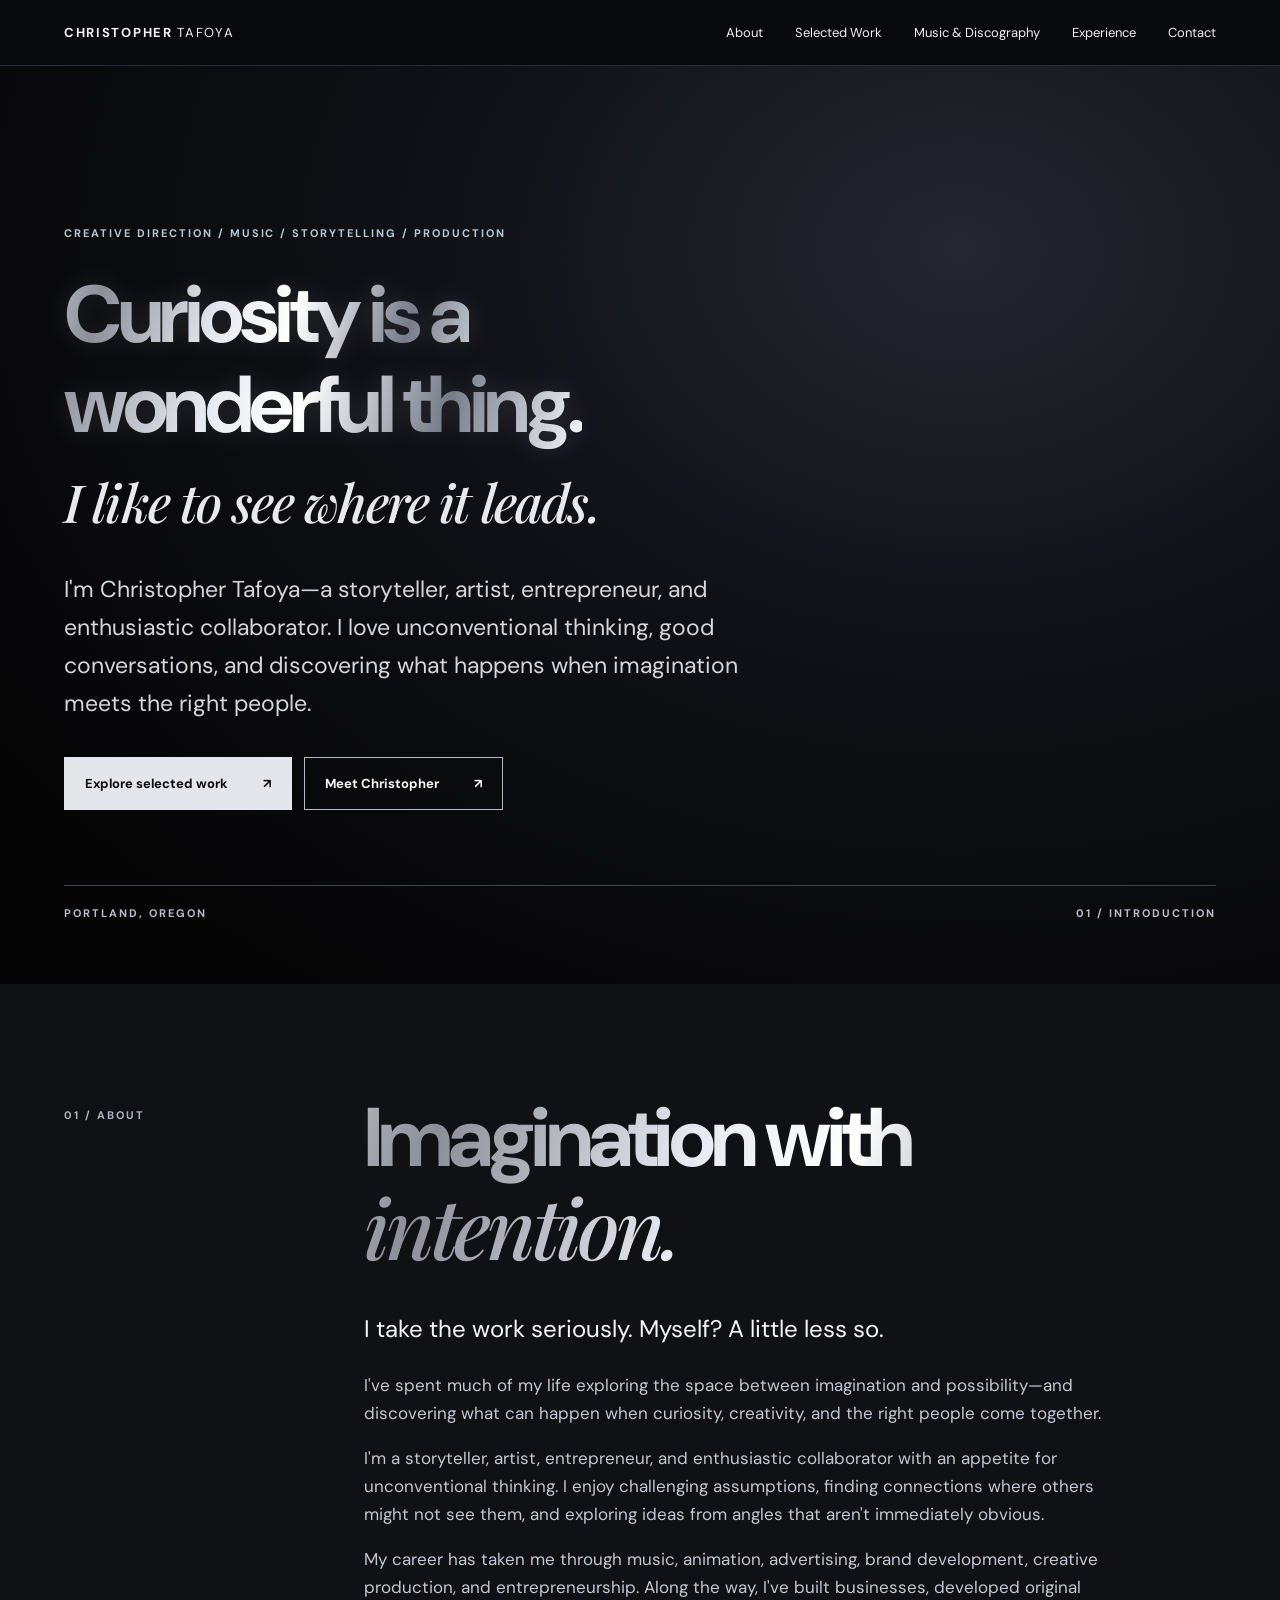
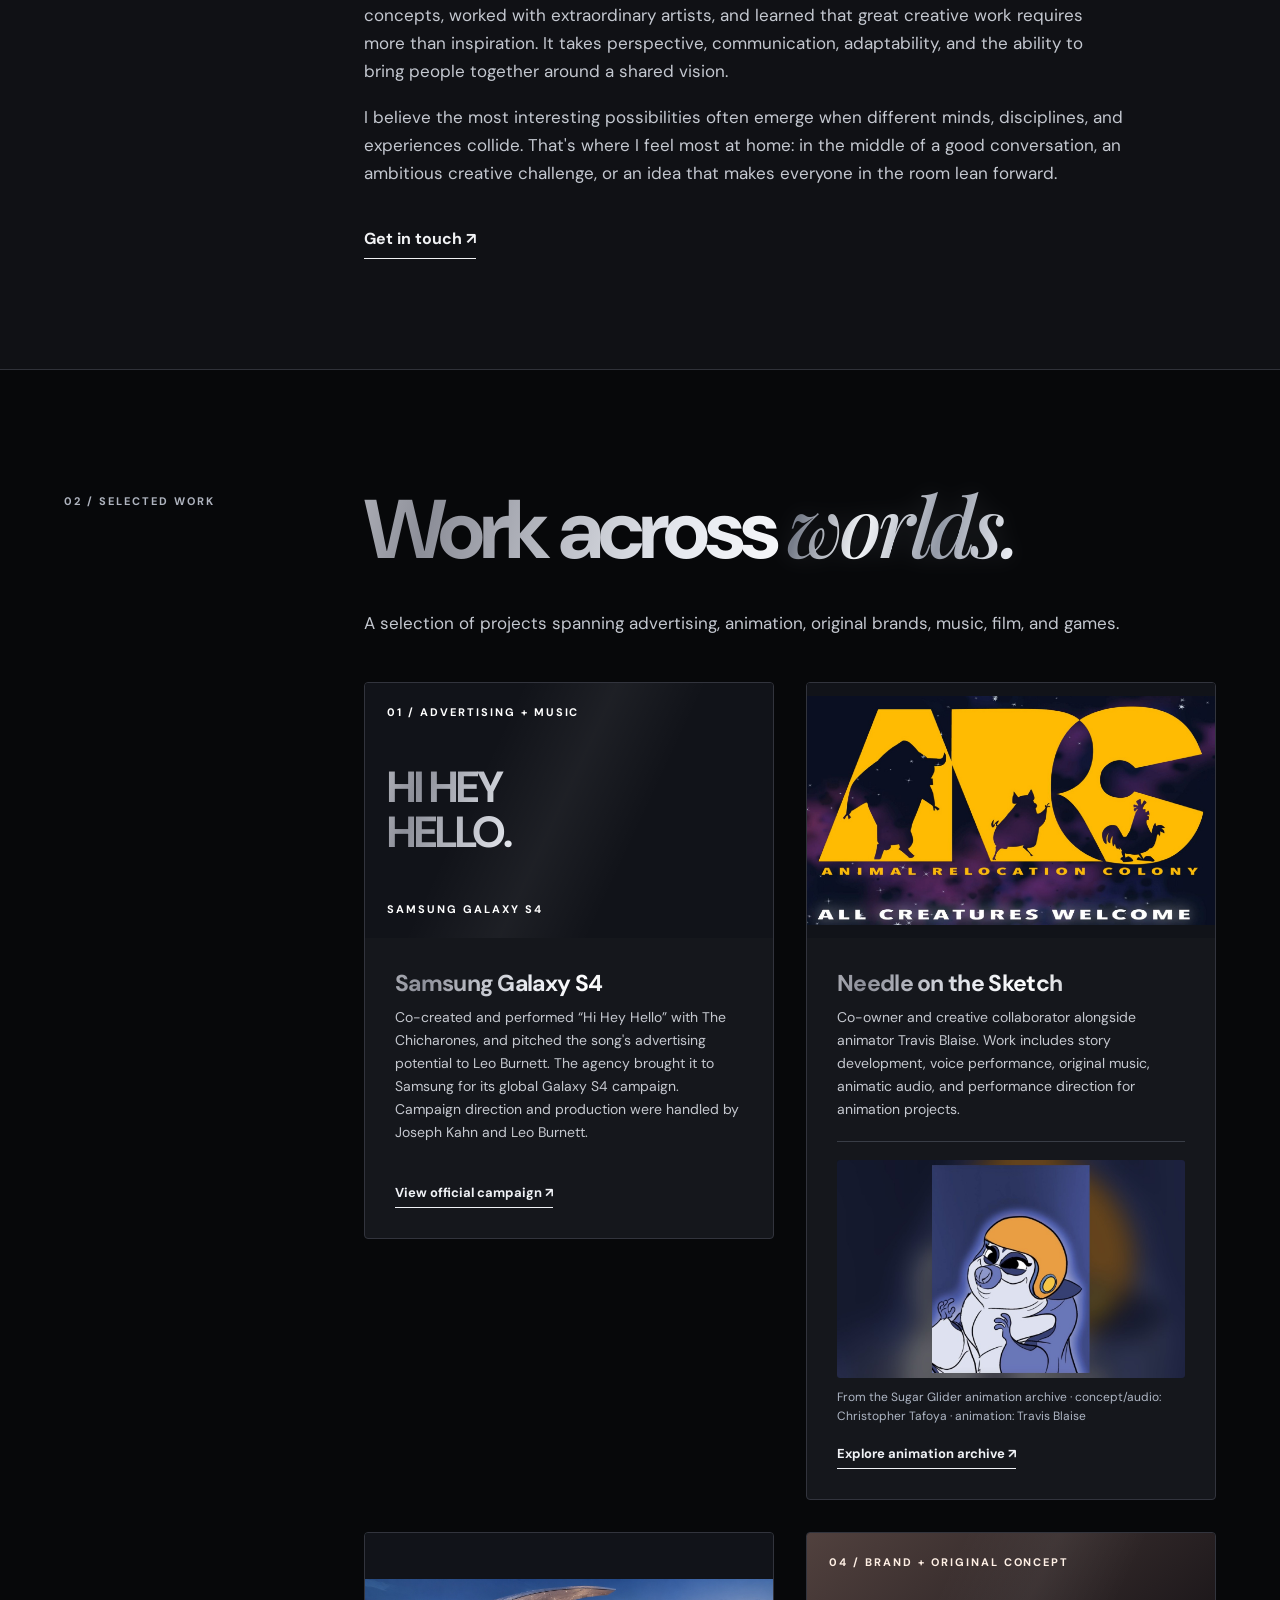
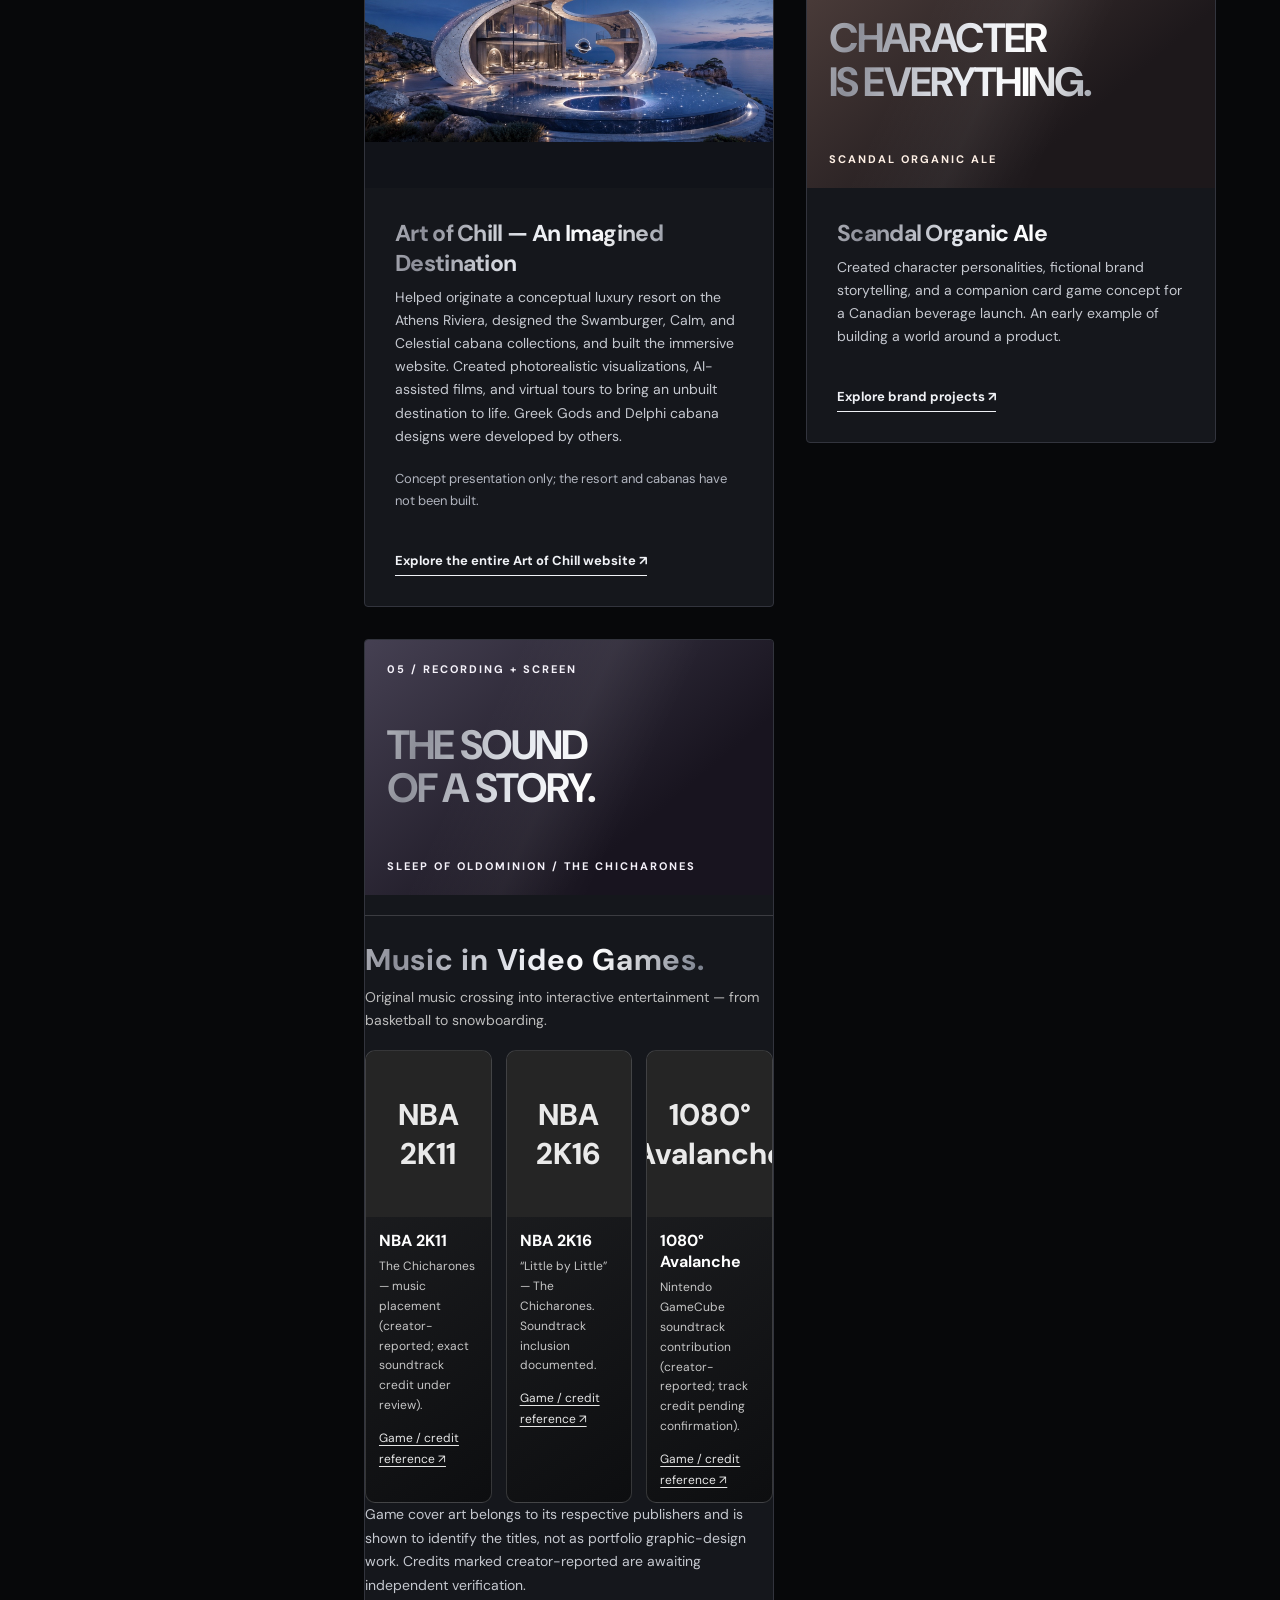
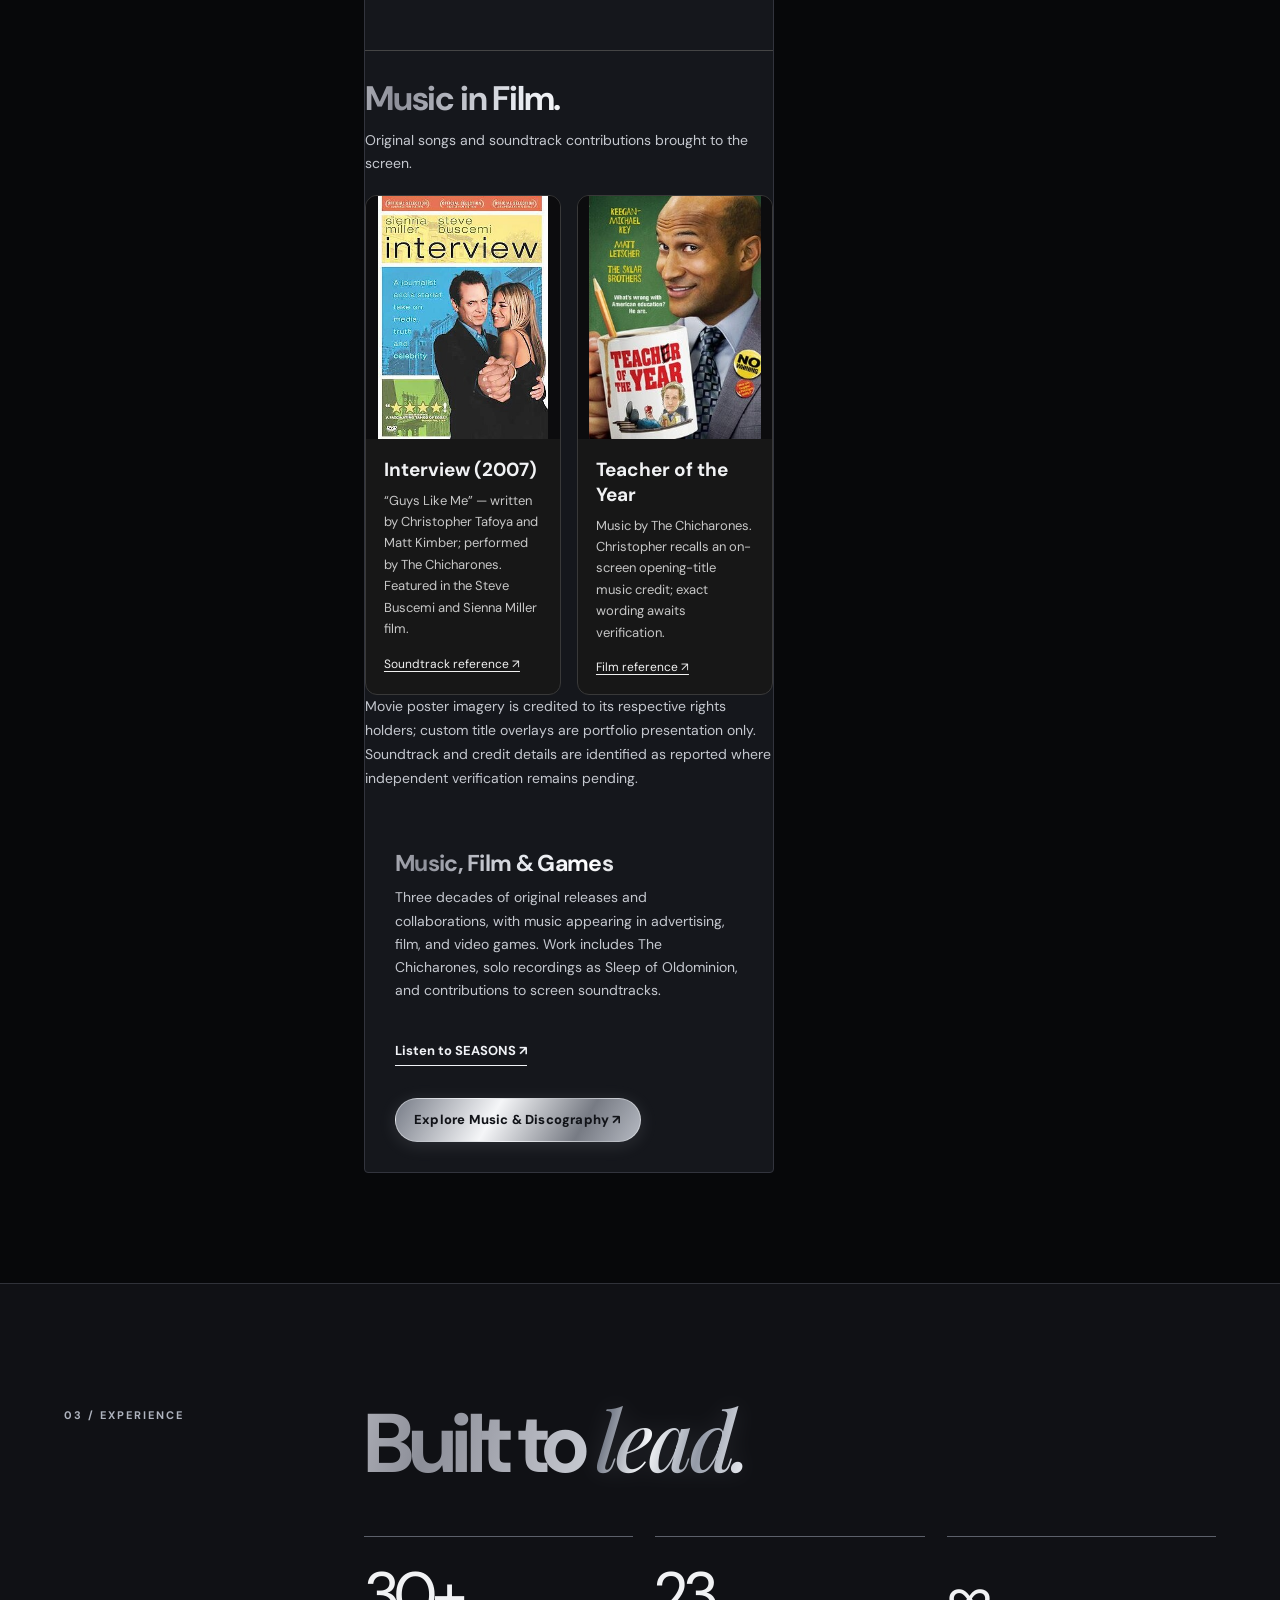
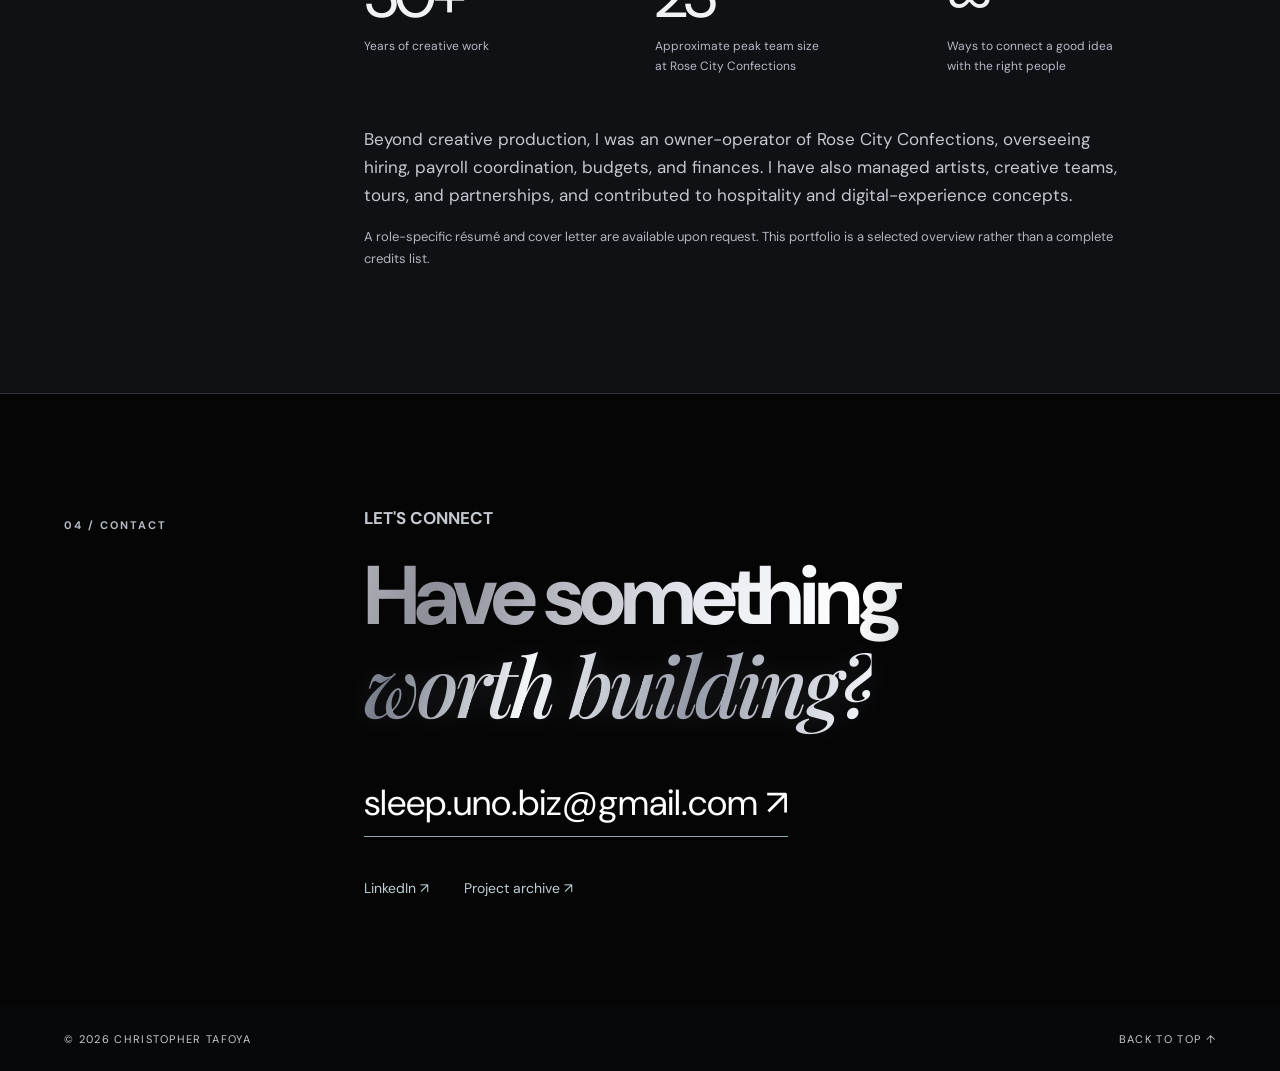
==== index.html @ a0955008 "Add files via upload" ====
<!DOCTYPE html>
<html lang="en"><head><meta charset="utf-8"/><meta content="width=device-width,initial-scale=1" name="viewport"/><meta content="Christopher Tafoya — creative direction, music, storytelling, brand development, and production." name="description"/><title>Christopher Tafoya — Creative Portfolio</title><link href="style.css" rel="stylesheet"/><style id="game-credits-styles">.game-credits{padding:24px 0 8px;border-top:1px solid rgba(255,255,255,.16);margin-top:20px}.game-credits h4{font-size:clamp(20px,3vw,30px);letter-spacing:.025em;margin:0 0 7px;color:#f3f3f3}.game-credits .game-intro{color:#bcbcbc;font-size:14px;line-height:1.65;margin:0 0 18px}.game-grid{display:grid;grid-template-columns:repeat(3,minmax(0,1fr));gap:14px}.game-card{min-width:0;background:linear-gradient(145deg,#202124,#0d0e10);border:1px solid rgba(255,255,255,.16);border-radius:10px;overflow:hidden}.game-cover{position:relative;aspect-ratio:3/4;background:#252525;display:flex;align-items:center;justify-content:center;overflow:hidden}.game-cover img{display:block;width:100%;height:100%;object-fit:contain}.game-cover .game-fallback{position:absolute;inset:0;display:none;align-items:center;justify-content:center;padding:20px;color:#eaeaea;font-weight:800;text-align:center;font-size:clamp(18px,3vw,30px)}.game-card-body{padding:13px}.game-card-body h5{font-size:16px;color:#fff;margin:0 0 6px}.game-card-body p{font-size:12px;line-height:1.6;color:#c6c6c6;margin:0 0 10px}.game-card-body a{color:#e5e5e5;font-size:12px;text-decoration:underline;text-underline-offset:3px}.game-credit-note{font-size:11px;line-height:1.55;color:#999;margin-top:14px}@media(max-width:650px){.game-grid{grid-template-columns:repeat(2,minmax(0,1fr));gap:10px}.game-card-body{padding:10px}.game-card-body h5{font-size:14px}.game-credits{padding-top:18px}}@media(max-width:390px){.game-grid{grid-template-columns:1fr}.game-cover{aspect-ratio:4/3}}</style><style>.film-credits{margin:24px 0 0;padding:25px 0 8px;border-top:1px solid #454545}.film-credits h4{font-size:clamp(22px,3vw,34px);letter-spacing:-.035em;margin:0 0 8px}.film-intro{color:#bbb;line-height:1.6;margin:0 0 20px}.film-grid{display:grid;grid-template-columns:repeat(2,minmax(0,1fr));gap:16px}.film-card{min-width:0;border:1px solid #393939;border-radius:12px;overflow:hidden;background:#171717}.film-poster{min-height:235px;aspect-ratio:16/10;display:flex;flex-direction:column;justify-content:space-between;padding:22px;position:relative;overflow:hidden;background:radial-gradient(ellipse at 80% 20%,#67645c 0%,transparent 48%),linear-gradient(145deg,#353331,#0b0b0c 70%)}.film-poster.teacher{background:radial-gradient(ellipse at 80% 25%,#6e6555 0%,transparent 50%),linear-gradient(145deg,#38332c,#111 75%)}.film-poster:before{content:'';position:absolute;inset:10px;border:1px solid #ffffff2a;pointer-events:none}.film-kicker{position:relative;color:#d0d0d0;letter-spacing:.17em;font-size:10px;text-transform:uppercase}.film-title{position:relative;font-size:clamp(27px,4vw,53px);font-weight:800;letter-spacing:-.05em;line-height:1;overflow-wrap:break-word;color:#f1eee9}.film-card-body{padding:18px}.film-card-body h5{font-size:19px;margin:0 0 8px}.film-card-body p{font-size:13px;line-height:1.65;color:#c7c7c7;margin:0 0 12px}.film-card-body a{font-size:12px;color:#f1f1f1;text-decoration:underline;text-underline-offset:3px}.film-credit-note{font-size:11px;line-height:1.6;color:#999;margin-top:14px}@media(max-width:550px){.film-grid{grid-template-columns:1fr}.film-poster{min-height:210px;aspect-ratio:16/9}.film-card-body{padding:15px}}.film-poster img.film-art{position:absolute;inset:0;width:100%;height:100%;object-fit:cover;object-position:center 35%;z-index:0}.film-poster:after{content:"";position:absolute;inset:0;background:linear-gradient(90deg,rgba(0,0,0,.70),rgba(0,0,0,.08) 75%);pointer-events:none}.film-poster .film-kicker,.film-poster .film-title{z-index:1;text-shadow:0 2px 12px #000}.film-poster:before{z-index:2}</style><style id="local-film-poster-styles">.film-poster:has(img.film-art){aspect-ratio:4/5;min-height:0;padding:0;background:#0c0c0e}.film-poster img.film-art{object-fit:contain;object-position:center;position:relative;inset:auto;display:block;width:100%;height:100%}.film-poster:has(img.film-art):before,.film-poster:has(img.film-art):after{display:none}.film-poster:has(img.film-art) .film-kicker,.film-poster:has(img.film-art) .film-title{display:none}.film-credit-note{margin-top:24px;clear:both}@media(max-width:550px){.film-poster:has(img.film-art){aspect-ratio:4/5;min-height:0}}</style><style id="discography-connection-style">
/* Dedicated discography link; preserves approved foil and black theme. */
.discography-link{display:inline-flex;align-items:center;justify-content:center;min-height:44px;max-width:100%;box-sizing:border-box;padding:12px 18px;margin-top:12px;border:1px solid rgba(238,240,245,.48);border-radius:999px;background:linear-gradient(120deg,#787d88 0%,#f5f6f8 19%,#777b84 36%,#dce0e8 55%,#5b616d 76%,#f5f6f9 100%);background-size:220% 100%;color:#111318!important;font-weight:800;text-decoration:none!important;line-height:1.35;letter-spacing:.015em;white-space:normal;text-align:center;box-shadow:0 3px 18px rgba(220,228,241,.12);transition:background-position .5s ease,transform .2s ease}
.discography-link:hover,.discography-link:focus-visible{background-position:100% 0;transform:translateY(-2px)}
@media(prefers-reduced-motion:reduce){.discography-link{transition:none}}
</style><style id="text-legibility-fix">
/* One text layer only: prevents the old duplicate foil overlay from drifting across lines on iPhone. */
.hero-copy,.section p,.project-info p,.game-card-body p,.film-card-body p,
.game-intro,.film-intro,.game-credit-note,.film-credit-note,.metric,.small-note {
  height:auto; min-height:0; max-height:none; overflow-wrap:break-word;
  word-break:normal; white-space:normal; letter-spacing:normal;
  line-height:1.65; -webkit-text-size-adjust:100%; text-size-adjust:100%;
}
.game-credit-note,.film-credit-note,.small-note {line-height:1.7!important;}
.project-info,.game-card-body,.film-card-body,.game-card,.film-card {min-width:0;}
@media(max-width:650px){.game-card-body p,.film-card-body p,.game-credit-note,.film-credit-note,.small-note{line-height:1.75!important;}}
</style><style id="sitewide-music-shimmer">
/* Single-layer scroll-reactive silver, matched to the Music page. */
.foil, .project-art strong, .section h2, .game-credits h4, .film-credits h4, .project-info h3 {
  background-image:linear-gradient(105deg,#7d808a 0%,#f6f7fa 12%,#8c8e98 25%,#e6e9ef 38%,#fff 46%,#767c89 58%,#f4f6f9 70%,#949aa7 84%,#f9fbff 100%)!important;
  background-size:230% 100%!important;
  background-position:var(--shine,38%) center!important;
  -webkit-background-clip:text!important;background-clip:text!important;
  color:transparent!important;-webkit-text-fill-color:transparent!important;
}
/* Keep project images, paragraphs, small print and buttons in a stable single text layer. */
@media(prefers-reduced-motion:reduce){.foil,.project-art strong,.section h2,.game-credits h4,.film-credits h4,.project-info h3{background-position:48% center!important}}
</style></head><body><header class="nav"><a class="wordmark" href="#home">CHRISTOPHER <span>TAFOYA</span></a><button aria-controls="links" aria-expanded="false" class="menu">MENU +</button><nav aria-label="Main navigation" id="links"><a href="#about">About</a><a href="#work">Selected Work</a><a href="music.html">Music &amp; Discography</a><a href="#experience">Experience</a><a href="#contact">Contact</a></nav></header><main><section class="hero" id="home"><div class="hero-inner"><p class="eyebrow">CREATIVE DIRECTION / MUSIC / STORYTELLING / PRODUCTION</p><h1><span class="foil" data-foil="">Curiosity is a</span><br/><span class="foil" data-foil="">wonderful thing.</span><br/><em>I like to see where it leads.</em></h1><p class="hero-copy">I'm Christopher Tafoya—a storyteller, artist, entrepreneur, and enthusiastic collaborator. I love unconventional thinking, good conversations, and discovering what happens when imagination meets the right people.</p><div class="actions"><a class="button primary" href="#work">Explore selected work <span>↗</span></a><a class="button secondary" href="#about">Meet Christopher <span>↗</span></a></div></div><div class="hero-index">PORTLAND, OREGON <span>01 / INTRODUCTION</span></div></section><section class="intro section" id="about"><div class="section-label">01 / ABOUT</div><div><h2>Imagination with <em>intention.</em></h2><p class="lead">I take the work seriously. Myself? A little less so.</p><p>I've spent much of my life exploring the space between imagination and possibility—and discovering what can happen when curiosity, creativity, and the right people come together.</p><p>I'm a storyteller, artist, entrepreneur, and enthusiastic collaborator with an appetite for unconventional thinking. I enjoy challenging assumptions, finding connections where others might not see them, and exploring ideas from angles that aren't immediately obvious.</p><p>My career has taken me through music, animation, advertising, brand development, creative production, and entrepreneurship. Along the way, I've built businesses, developed original concepts, worked with extraordinary artists, and learned that great creative work requires more than inspiration. It takes perspective, communication, adaptability, and the ability to bring people together around a shared vision.</p><p>I believe the most interesting possibilities often emerge when different minds, disciplines, and experiences collide. That's where I feel most at home: in the middle of a good conversation, an ambitious creative challenge, or an idea that makes everyone in the room lean forward.</p><a class="text-link" href="mailto:sleep.uno.biz@gmail.com?subject=Christopher%20Tafoya%20-%20Portfolio%20Inquiry">Get in touch ↗</a></div></section><section class="work section" id="work"><div class="section-label">02 / SELECTED WORK</div><div class="section-main"><h2>Work across <em class="foil" data-foil="">worlds.</em></h2><p class="section-intro">A selection of projects spanning advertising, animation, original brands, music, film, and games.</p><div class="projects"><article class="project"><div class="project-art samsung image-art"><img alt="Samsung official Galaxy S4 Hi Hey Hello campaign still" class="project-image" loading="lazy" onerror="this.style.display='none';this.closest('.image-art').classList.remove('has-loaded')" onload="this.closest('.image-art').classList.add('has-loaded')" src="https://img.global.news.samsung.com/global/wp-content/uploads/2013/05/015.jpg"/><span class="art-top">01 / ADVERTISING + MUSIC</span><strong>HI HEY<br/>HELLO<span class="dot">.</span></strong><span class="art-bottom">SAMSUNG GALAXY S4</span></div><div class="project-info"><div><h3>Samsung Galaxy S4</h3><p>Co-created and performed “Hi Hey Hello” with The Chicharones, and pitched the song's advertising potential to Leo Burnett. The agency brought it to Samsung for its global Galaxy S4 campaign. Campaign direction and production were handled by Joseph Kahn and Leo Burnett.</p></div><a class="project-link" href="https://news.samsung.com/global/hi-hey-hello-from-galaxy-s4" rel="noopener noreferrer" target="_blank">View official campaign ↗</a></div></article><article class="project"><div class="project-art animation image-art"><img alt="Original ARC animation backstory animatic frame" class="project-image" loading="lazy" onload="this.closest('.image-art').classList.add('has-loaded')" src="arc-frame.jpg"/><span class="art-top">02 / ANIMATION + STORY</span><strong>STORIES<br/>IN MOTION<span class="dot">.</span></strong><span class="art-bottom">NEEDLE ON THE SKETCH / ARC</span></div><div class="project-info"><div><h3>Needle on the Sketch</h3><p>Co-owner and creative collaborator alongside animator Travis Blaise. Work includes story development, voice performance, original music, animatic audio, and performance direction for animation projects.</p><div class="supporting-image"><img alt="Original animation artwork from Sugar Glider" loading="lazy" src="sugar-glider.jpg"/><span>From the Sugar Glider animation archive · concept/audio: Christopher Tafoya · animation: Travis Blaise</span></div></div><a class="project-link" href="https://drive.google.com/drive/folders/1v4U54T7NlgoM12WjKwA5BbtNVhnst9Gl" rel="noopener noreferrer" target="_blank">Explore animation archive ↗</a></div></article><article class="project"><div class="project-art image-art branding" style="background:radial-gradient(ellipse at 78% 22%,rgba(185,176,132,.30),transparent 45%),linear-gradient(135deg,#102a2c 0%,#14232b 48%,#090d13 100%);"><img alt="Moon Cabana, original Celestial collection concept visualization for Art of Chill" class="project-image" loading="lazy" onerror="this.style.display='none';this.closest('.image-art').classList.remove('has-loaded')" onload="this.closest('.image-art').classList.add('has-loaded')" src="moon-cabana.jpg"/><span class="art-top">03 / IMMERSIVE WEB + CONCEPT DESIGN</span><strong>ART OF<br/>CHILL<span class="dot">.</span></strong><span class="art-bottom">ATHENS RIVIERA / CONCEPTUAL RESORT</span></div><div class="project-info"><div><h3>Art of Chill — An Imagined Destination</h3><p>Helped originate a conceptual luxury resort on the Athens Riviera, designed the Swamburger, Calm, and Celestial cabana collections, and built the immersive website. Created photorealistic visualizations, AI-assisted films, and virtual tours to bring an unbuilt destination to life. Greek Gods and Delphi cabana designs were developed by others.</p><p class="small-note">Concept presentation only; the resort and cabanas have not been built.</p></div><a class="project-link" href="https://art-of-chill.magnanimous-5418.chatgpt.site/" rel="noopener noreferrer" target="_blank">Explore the entire Art of Chill website ↗</a></div></article><article class="project"><div class="project-art branding"><span class="art-top">04 / BRAND + ORIGINAL CONCEPT</span><strong>CHARACTER<br/>IS EVERYTHING<span class="dot">.</span></strong><span class="art-bottom">SCANDAL ORGANIC ALE</span></div><div class="project-info"><div><h3>Scandal Organic Ale</h3><p>Created character personalities, fictional brand storytelling, and a companion card game concept for a Canadian beverage launch. An early example of building a world around a product.</p></div><a class="project-link" href="https://drive.google.com/drive/folders/1Ewo2O_FjuNo6lvGlBPQH_TLKKXCk0-ko" rel="noopener noreferrer" target="_blank">Explore brand projects ↗</a></div></article><article class="project"><div class="project-art music"><span class="art-top">05 / RECORDING + SCREEN</span><strong>THE SOUND<br/>OF A STORY<span class="dot">.</span></strong><span class="art-bottom">SLEEP OF OLDOMINION / THE CHICHARONES</span></div><div class="game-credits"><h4>Music in Video Games<span class="dot">.</span></h4><p class="game-intro">Original music crossing into interactive entertainment — from basketball to snowboarding.</p><div class="game-grid"><div class="game-card"><div class="game-cover"><img alt="NBA 2K11 game cover, shown for identification only" loading="lazy" onerror="this.style.display='none';this.nextElementSibling.style.display='flex'" src="https://www.powerupgaming.ca/cdn/shop/products/81Tszr3fn8L._AC_SL1500.jpg?v=1702968884"/><span class="game-fallback">NBA 2K11</span></div><div class="game-card-body"><h5>NBA 2K11</h5><p>The Chicharones — music placement (creator-reported; exact soundtrack credit under review).</p><a href="https://www.mobygames.com/game/51197/nba-2k11/covers/" rel="noopener noreferrer" target="_blank">Game / credit reference ↗</a></div></div><div class="game-card"><div class="game-cover"><img alt="NBA 2K16 game cover, shown for identification only" loading="lazy" onerror="this.style.display='none';this.nextElementSibling.style.display='flex'" src="https://cdn.awsli.com.br/600x1000/53/53761/produto/13443297/28c6113c77.jpg"/><span class="game-fallback">NBA 2K16</span></div><div class="game-card-body"><h5>NBA 2K16</h5><p>“Little by Little” — The Chicharones. Soundtrack inclusion documented.</p><a href="https://www.gamespot.com/articles/nba-2k16s-biggest-soundtrack-ever-revealed/1100-6429182/" rel="noopener noreferrer" target="_blank">Game / credit reference ↗</a></div></div><div class="game-card"><div class="game-cover"><img alt="1080° Avalanche game cover, shown for identification only" loading="lazy" onerror="this.style.display='none';this.nextElementSibling.style.display='flex'" src="https://media.gamestop.com/i/gamestop/20017552/1080-Avalanche---GameCube?fmt=auto&amp;h=768&amp;w=768"/><span class="game-fallback">1080° Avalanche</span></div><div class="game-card-body"><h5>1080° Avalanche</h5><p>Nintendo GameCube soundtrack contribution (creator-reported; track credit pending confirmation).</p><a href="https://www.gamestop.com/video-games/retro-gaming/products/1080-avalanche---gamecube/20017552.html" rel="noopener noreferrer" target="_blank">Game / credit reference ↗</a></div></div></div><p class="game-credit-note">Game cover art belongs to its respective publishers and is shown to identify the titles, not as portfolio graphic-design work. Credits marked creator-reported are awaiting independent verification.</p></div><div aria-label="Music in Film" class="film-credits"><h4>Music in Film<span class="dot">.</span></h4><p class="film-intro">Original songs and soundtrack contributions brought to the screen.</p><div class="film-grid"><div class="film-card"><div class="film-poster"><img alt="Official Interview (2007) movie poster" class="film-art" loading="lazy" onerror="this.style.display='none'" src="interview-poster.jpg"/><span class="film-kicker">Feature film · 2007</span><strong class="film-title">INTERVIEW</strong></div><div class="film-card-body"><h5>Interview (2007)</h5><p>“Guys Like Me” — written by Christopher Tafoya and Matt Kimber; performed by The Chicharones. Featured in the Steve Buscemi and Sienna Miller film.</p><a href="https://www.ecartelera.com/peliculas/interview/banda-sonora/" rel="noopener noreferrer" target="_blank">Soundtrack reference ↗</a></div></div><div class="film-card"><div class="film-poster teacher"><img alt="Teacher of the Year film poster" class="film-art" loading="lazy" onerror="this.style.display='none'" src="teacher-of-the-year-poster.jpg"/><span class="film-kicker">Feature film · soundtrack</span><strong class="film-title">TEACHER<br/>OF THE YEAR</strong></div><div class="film-card-body"><h5>Teacher of the Year</h5><p>Music by The Chicharones. Christopher recalls an on-screen opening-title music credit; exact wording awaits verification.</p><a href="https://www.imdb.com/title/tt2076346/" rel="noopener noreferrer" target="_blank">Film reference ↗</a></div></div></div><p class="film-credit-note">Movie poster imagery is credited to its respective rights holders; custom title overlays are portfolio presentation only. Soundtrack and credit details are identified as reported where independent verification remains pending.</p></div><div class="project-info"><div><h3>Music, Film &amp; Games</h3><p>Three decades of original releases and collaborations, with music appearing in advertising, film, and video games. Work includes The Chicharones, solo recordings as Sleep of Oldominion, and contributions to screen soundtracks.</p></div><a class="project-link" href="https://sleepofoldominion.bandcamp.com/album/seasons" rel="noopener noreferrer" target="_blank">Listen to SEASONS ↗</a><a class="project-link discography-link" href="music.html">Explore Music &amp; Discography ↗</a></div></article></div></div></section><section class="experience section" id="experience"><div class="section-label">03 / EXPERIENCE</div><div><h2>Built to <em class="foil" data-foil="">lead.</em></h2><div class="experience-grid"><div><span class="number">30+</span><span class="metric">Years of creative work</span></div><div><span class="number">23</span><span class="metric">Approximate peak team size at Rose City Confections</span></div><div><span class="number">∞</span><span class="metric">Ways to connect a good idea with the right people</span></div></div><p>Beyond creative production, I was an owner-operator of Rose City Confections, overseeing hiring, payroll coordination, budgets, and finances. I have also managed artists, creative teams, tours, and partnerships, and contributed to hospitality and digital-experience concepts.</p><p class="small-note">A role-specific résumé and cover letter are available upon request. This portfolio is a selected overview rather than a complete credits list.</p></div></section><section class="contact section" id="contact"><div class="section-label">04 / CONTACT</div><div><p class="eyebrow">LET'S CONNECT</p><h2>Have something<br/><em class="foil" data-foil="">worth building?</em></h2><a class="email" href="mailto:sleep.uno.biz@gmail.com">sleep.uno.biz@gmail.com ↗</a><div class="contact-links"><a href="https://www.linkedin.com/in/christopher-tafoya-09bab435a" rel="noopener noreferrer" target="_blank">LinkedIn ↗</a><a href="https://drive.google.com/drive/folders/1iG2dSpx9E_xnGK8WQKe5XFzU4Nlze9GK" rel="noopener noreferrer" target="_blank">Project archive ↗</a></div></div></section></main><footer><span>© <span id="year">2026</span> CHRISTOPHER TAFOYA</span><a href="#home">BACK TO TOP ↑</a></footer>
<script src="script.js"></script><script id="sitewide-music-shimmer-script">
(()=>{
  const targets=document.querySelectorAll('.foil,.project-art strong,.section h2,.game-credits h4,.film-credits h4,.project-info h3');
  if(!targets.length||matchMedia('(prefers-reduced-motion: reduce)').matches)return;
  let scheduled=false;
  function paint(){const p=38+((window.scrollY%1200)/1200)*48;targets.forEach(el=>el.style.setProperty('--shine',p+'%'));scheduled=false;}
  window.addEventListener('scroll',()=>{if(!scheduled){scheduled=true;requestAnimationFrame(paint)}},{passive:true});
  paint();
})();
</script></body></html>
---- style.css ----
@import url('https://fonts.googleapis.com/css2?family=DM+Sans:wght@400;500;600;700&family=Playfair+Display:ital,wght@0,500;1,500&display=swap');:root{--ink:#202b35;--navy:#172735;--cream:#f6f3ed;--line:#d7d6d1;--muted:#67727a;--accent:#b2c8d5}*{box-sizing:border-box}html{scroll-behavior:smooth}body{margin:0;background:var(--cream);color:var(--ink);font-family:'DM Sans',Arial,sans-serif}a{color:inherit;text-decoration:none}button{font:inherit}.nav{position:sticky;top:0;z-index:10;display:flex;align-items:center;justify-content:space-between;padding:24px clamp(22px,5vw,84px);background:rgba(246,243,237,.96);border-bottom:1px solid var(--line);backdrop-filter:blur(14px)}.wordmark{font-size:13px;font-weight:700;letter-spacing:.13em}.wordmark span{font-weight:400}.nav nav{display:flex;gap:32px;font-size:13px}.nav nav a:hover,.text-link:hover,.project-link:hover{text-decoration:underline;text-underline-offset:5px}.menu{display:none}.hero{min-height:690px;background:var(--navy);color:#f7f6f2;display:flex;flex-direction:column;justify-content:space-between;padding:clamp(30px,5vw,85px)}.hero-inner{max-width:990px;padding:85px 0 75px}.eyebrow,.section-label,.art-top,.art-bottom,.hero-index{font-size:11px;letter-spacing:.18em;font-weight:700}.eyebrow{color:#b5c9d5}.hero h1{font-size:clamp(65px,9vw,148px);line-height:.98;letter-spacing:-.07em;margin:30px 0}.hero h1 em,h2 em{font-family:'Playfair Display',Georgia,serif;font-weight:500;letter-spacing:-.05em}.hero-copy{font-size:clamp(17px,2vw,23px);line-height:1.55;color:#d0dce2;max-width:700px}.actions{display:flex;gap:12px;flex-wrap:wrap;margin-top:34px}.button{display:inline-flex;gap:35px;align-items:center;justify-content:space-between;padding:17px 20px;font-size:13px;font-weight:700;border:1px solid #8c9eaa}.button.primary{background:#e7ecee;color:#1b2a34;border-color:#e7ecee}.button.secondary{color:white}.button:hover{transform:translateY(-2px)}.hero-index{display:flex;justify-content:space-between;color:#a5b9c4;border-top:1px solid #4c5b66;padding-top:20px}.section{padding:110px clamp(22px,5vw,84px);display:grid;grid-template-columns:minmax(140px,23%) minmax(0,1fr);gap:35px;border-bottom:1px solid var(--line)}.section-label{padding-top:14px;color:#687985}.section h2{font-size:clamp(46px,6.5vw,90px);line-height:1.06;letter-spacing:-.06em;margin:0 0 35px}.section p{font-size:17px;line-height:1.8;max-width:760px;color:#53616a}.section .lead{font-size:24px;color:var(--ink);line-height:1.5}.text-link{display:inline-block;margin-top:24px;border-bottom:1px solid var(--ink);padding-bottom:9px;font-weight:700}.work{background:#eaeae5}.section-intro{margin-bottom:45px}.projects{display:grid;grid-template-columns:repeat(2,minmax(0,1fr));gap:32px}.project{background:#f8f7f3;min-width:0}.project-art{height:clamp(280px,29vw,440px);padding:26px;display:flex;flex-direction:column;justify-content:space-between;overflow:hidden}.project-art strong{font-size:clamp(35px,4.3vw,76px);line-height:.98;letter-spacing:-.065em;overflow-wrap:anywhere}.project-art .dot{color:#a9c5d2}.samsung{background:#1b3446;color:#edf4f6}.animation{background:#a9b9b0;color:#19362f}.animation .dot{color:#f3f1e5}.branding{background:#c6a489;color:#35271e}.branding .dot{color:#f5e3c9}.music{background:#393646;color:#f1eaf3}.project-info{padding:25px 28px 30px;display:flex;flex-direction:column;justify-content:space-between;min-height:260px}.project h3{font-size:23px;margin:0 0 8px;letter-spacing:-.03em}.project p{font-size:14px;line-height:1.65;margin:0 0 20px}.project-link{font-size:13px;font-weight:700;align-self:flex-start;border-bottom:1px solid currentColor;padding-bottom:6px}.experience-grid{display:grid;grid-template-columns:repeat(3,1fr);gap:22px;margin:48px 0}.experience-grid>div{border-top:1px solid #aeb7bb;padding-top:17px}.number{display:block;font-size:clamp(45px,5vw,80px);letter-spacing:-.08em}.metric{font-size:12px;color:#607078;line-height:1.5;display:block;max-width:175px}.small-note{font-size:13px!important;color:#7a8389!important}.contact{background:var(--navy);color:#fff;border:0}.contact .section-label{color:#9fb5c2}.contact h2{margin:20px 0 45px}.contact .email{font-size:clamp(19px,3vw,36px);border-bottom:1px solid #8ea5b2;padding-bottom:10px;overflow-wrap:anywhere}.contact-links{display:flex;gap:35px;margin-top:42px;font-size:14px;color:#bdced7}footer{display:flex;justify-content:space-between;padding:25px clamp(22px,5vw,84px);font-size:11px;letter-spacing:.12em}a:focus-visible,button:focus-visible{outline:3px solid #7aafce;outline-offset:4px}@media(max-width:800px){.nav{padding:20px 22px}.menu{display:block;border:0;background:none;font-size:12px;letter-spacing:.1em}.nav nav{display:none;position:absolute;top:100%;left:0;right:0;background:var(--cream);padding:25px;flex-direction:column;border-bottom:1px solid var(--line)}.nav nav.open{display:flex}.hero{min-height:640px}.hero-inner{padding:70px 0}.section{grid-template-columns:1fr;gap:25px;padding-top:75px;padding-bottom:75px}.projects{grid-template-columns:1fr}.project-art{height:350px}.project-art strong{font-size:clamp(40px,9vw,76px)}.experience-grid{grid-template-columns:1fr 1fr}.hero-index{font-size:9px}}@media(prefers-reduced-motion:reduce){html{scroll-behavior:auto}.button:hover{transform:none}}

/* V2: scroll-responsive reflective foil, accessible and legible */
.hero h1{font-size:clamp(38px,6.3vw,100px);line-height:1.12;letter-spacing:-.055em;max-width:1150px;overflow-wrap:normal}
.hero h1 em{display:inline-block;font-size:.65em;line-height:1.25;letter-spacing:-.035em;color:#e7e9ec;margin-top:.15em}
.foil{--shine:38%;background-image:linear-gradient(112deg,#9ca7b3 0%,#f7f8fb 17%,#aab3c2 32%,#fff 43%,#9da9b8 57%,#e4ebf2 72%,#a6afbf 100%);background-size:220% 100%;background-position:var(--shine) center;-webkit-background-clip:text;background-clip:text;color:transparent;-webkit-text-fill-color:transparent;filter:drop-shadow(0 1px 0 rgba(255,255,255,.08))}
.hero .foil{background-image:linear-gradient(112deg,#e5e8f0 0%,#8b9eae 18%,#fff 35%,#b4c4d2 51%,#fff 67%,#8396a6 85%,#edf2f5 100%)}
.work .foil,.experience .foil{background-image:linear-gradient(112deg,#53616d,#a3afbc 20%,#283844 38%,#f6f8f9 51%,#455766 68%,#aebcc7 85%,#354755)}
@media(max-width:800px){.hero h1{font-size:clamp(36px,9vw,66px);line-height:1.13}.hero-inner{padding:56px 0}.hero{min-height:600px}.hero-copy{font-size:17px}.section h2{overflow-wrap:break-word}}
@media(prefers-reduced-motion:reduce){.foil{background-position:50% center!important}}

/* V3 — deep-black / liquid-silver editorial treatment */
:root{--ink:#f1f2f4;--navy:#08090c;--cream:#0b0c0f;--line:#303239;--muted:#a9afb8;--accent:#d5d9e2}
body{background:#0b0c0f;color:#f1f2f4}
.nav{background:rgba(9,10,13,.94);border-color:#2b2d34}
.nav nav{background:rgba(9,10,13,.97)}
.hero{background:radial-gradient(ellipse at 75% 20%,#242731 0%,#101116 39%,#050506 85%);color:#f7f7f9}
.hero-copy{color:#d5d7dd}.hero-index{color:#b9bec7;border-color:#42454d}
.section{border-color:#303239}.section-label{color:#afb4bf}.section p{color:#c4c8d0}.section .lead{color:#f4f5f7}
.intro,.experience{background:#101115}.work{background:#07080a}
.project{background:#15171c;border:1px solid #32343d;border-radius:4px;overflow:hidden}
.project h3{color:#f3f3f6}.project p{color:#c5c8cf}.project-link{color:#f0f2f6}
.samsung{background:radial-gradient(circle at 70% 20%,#374454,#11151d 70%);color:#fff}
.animation{background:linear-gradient(130deg,#3b4b4d,#141d20 65%);color:#f3f7f8}
.branding{background:linear-gradient(140deg,#51413e,#1d181b 70%);color:#fff0e5}
.music{background:linear-gradient(140deg,#454052,#18141f 70%);color:#f5f2fa}
.experience-grid>div{border-color:#5c606a}.metric{color:#b4bac5}.small-note{color:#b1b5bf!important}
.contact{background:#050506}.contact .section-label{color:#b4bac5}
footer{background:#07080a;color:#c7cbd2}
.foil,.work .foil,.experience .foil{background-image:linear-gradient(105deg,#7d808a 0%,#f6f7fa 12%,#8c8e98 25%,#e6e9ef 38%,#fff 46%,#767c89 58%,#f4f6f9 70%,#949aa7 84%,#f9fbff 100%);background-size:230% 100%;filter:drop-shadow(0 0 12px rgba(220,230,250,.12))}
.button.primary{background:#e4e6ec;color:#0b0c0e;border-color:#e4e6ec}.button.secondary{border-color:#b4b8c1;color:#f8f8fb}
.project-art{position:relative;isolation:isolate}.project-art:after{content:"";position:absolute;inset:0;z-index:-1;pointer-events:none;background:linear-gradient(115deg,transparent 30%,rgba(255,255,255,.09) 48%,transparent 65%);opacity:.6}
@media(max-width:800px){.nav nav{background:#101115}.hero{min-height:620px}.hero h1{font-size:clamp(35px,8.8vw,66px)}.section{padding-top:70px;padding-bottom:70px}.project-art{height:310px}}


/* V5 layout repair: artwork and copy never compete for the same space. */
html,body{max-width:100%;overflow-x:clip}
.nav{gap:18px}.wordmark{min-width:0;overflow-wrap:anywhere}.nav nav{flex-wrap:wrap;justify-content:flex-end}
.hero h1{max-width:100%;overflow-wrap:break-word;word-break:normal}
.hero h1 .foil{display:inline;box-decoration-break:clone;-webkit-box-decoration-break:clone}
.section>div,.section-main,.project-info,.project-info>div{min-width:0}
.section h2{overflow-wrap:break-word;word-break:normal}
.projects{align-items:start;grid-auto-rows:auto}
.project{display:flex;flex-direction:column;min-width:0;overflow:hidden}
.project-art{height:auto;min-height:0;aspect-ratio:16/10;position:relative;display:flex;isolation:isolate;padding:22px;gap:10px}
.project-art.image-art{background:#111319;display:block;padding:0}
.project-art.image-art .project-image{display:block;width:100%;height:100%;position:absolute;inset:0;object-fit:contain;object-position:center;background:#111319;z-index:1}
.project-art.image-art.has-loaded>strong{display:none}
.project-art.image-art.has-loaded>.art-top,.project-art.image-art.has-loaded>.art-bottom{display:none}
.project-art.image-art:not(.has-loaded)>strong{position:absolute;left:22px;right:22px;top:50%;transform:translateY(-50%);z-index:2}
.project-art.image-art:not(.has-loaded)>.art-top{position:absolute;left:22px;top:22px;z-index:2}
.project-art.image-art:not(.has-loaded)>.art-bottom{position:absolute;left:22px;bottom:22px;z-index:2}
.project-art:after{z-index:0}
.project-art strong{font-size:clamp(26px,3.4vw,58px);line-height:1.03;letter-spacing:-.045em;overflow-wrap:break-word;word-break:normal;max-width:100%}
.project-info{min-height:0;gap:20px;padding:clamp(20px,2.6vw,30px)}
.project-info p{overflow-wrap:break-word;word-break:normal}
.supporting-image{display:grid;gap:10px;margin-top:18px;padding-top:18px;border-top:1px solid #393d46}
.supporting-image img{display:block;max-width:100%;width:100%;height:auto;max-height:340px;object-fit:contain;object-position:center;background:#0e1014;border-radius:3px}
.supporting-image span{display:block;font-size:12px;line-height:1.55;color:#aeb6c4}
.contact .email{display:inline-block;max-width:100%;overflow-wrap:anywhere}
@media(max-width:800px){
 .nav{padding:17px 20px}.hero{min-height:0;padding:26px 20px}.hero-inner{padding:64px 0 58px}
 .hero h1{font-size:clamp(32px,8.2vw,60px);line-height:1.16;letter-spacing:-.045em}
 .hero h1 em{font-size:.62em}.hero-copy{font-size:16px;line-height:1.65}
 .section{padding:64px 20px;gap:20px}.section h2{font-size:clamp(36px,9vw,62px);line-height:1.14;letter-spacing:-.045em}
 .section p{font-size:16px;line-height:1.7}.section .lead{font-size:21px}
 .projects{gap:24px}.project-art{height:auto;aspect-ratio:16/10;min-height:0}
 .project-art strong{font-size:clamp(30px,8vw,56px)}
 .project-info{padding:22px;gap:18px}.project h3{font-size:22px}
 .experience-grid{gap:16px}.contact-links{flex-wrap:wrap;gap:18px}
}
@media(max-width:380px){.hero h1{font-size:clamp(29px,8vw,37px)}.project-art{aspect-ratio:4/3}.hero-index{gap:14px;flex-wrap:wrap}}
@media(prefers-reduced-motion:reduce){.foil{transition:none!important;animation:none!important}}

/* V6: contain ALL project imagery, including inline media and inherited styles. */
.project,.project-info,.supporting-image{min-width:0;max-width:100%}
.project-art.image-art{height:auto!important;min-height:0!important;aspect-ratio:16/10!important;overflow:hidden!important}
.project-art.image-art img.project-image{position:absolute!important;inset:0!important;width:100%!important;height:100%!important;max-width:100%!important;max-height:100%!important;object-fit:contain!important;object-position:center!important}
.project-info .supporting-image{display:block;overflow:hidden;margin:18px 0 0;max-width:100%}
.project-info .supporting-image img{display:block!important;position:static!important;width:100%!important;height:auto!important;max-height:260px!important;min-height:0!important;object-fit:contain!important;object-position:center!important;margin:0 auto;background:#0e1014}
.project-info .supporting-image span{display:block;margin-top:10px}
.project-art:not(.image-art){overflow:hidden}
.project-art:not(.image-art) strong{font-size:clamp(26px,3.2vw,52px);overflow-wrap:anywhere;line-height:1.07}
.project-info p,.section p{margin-top:0;overflow-wrap:break-word}
@media(max-width:800px){.project-art.image-art{aspect-ratio:4/3!important}.project-info .supporting-image img{max-height:200px!important}.project-art:not(.image-art) strong{font-size:clamp(25px,7vw,44px)}.project-info{min-height:0!important}}
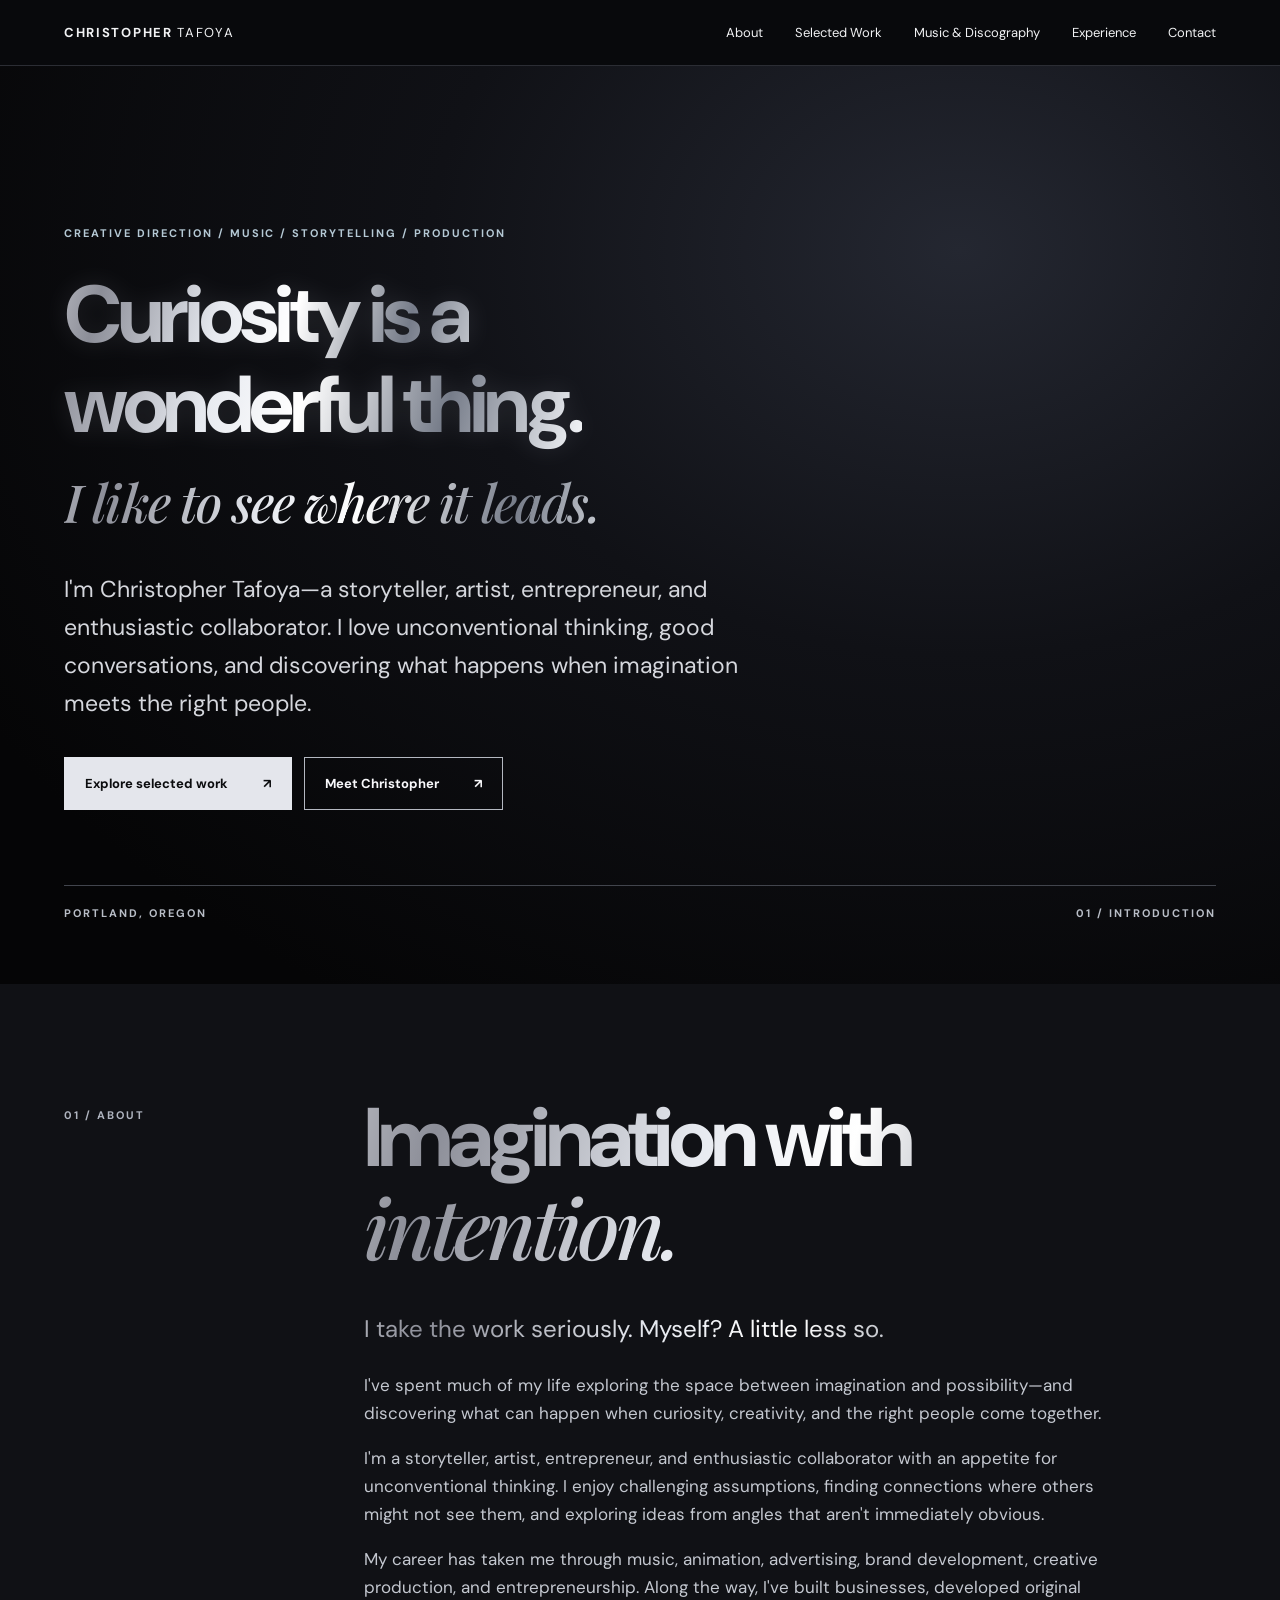
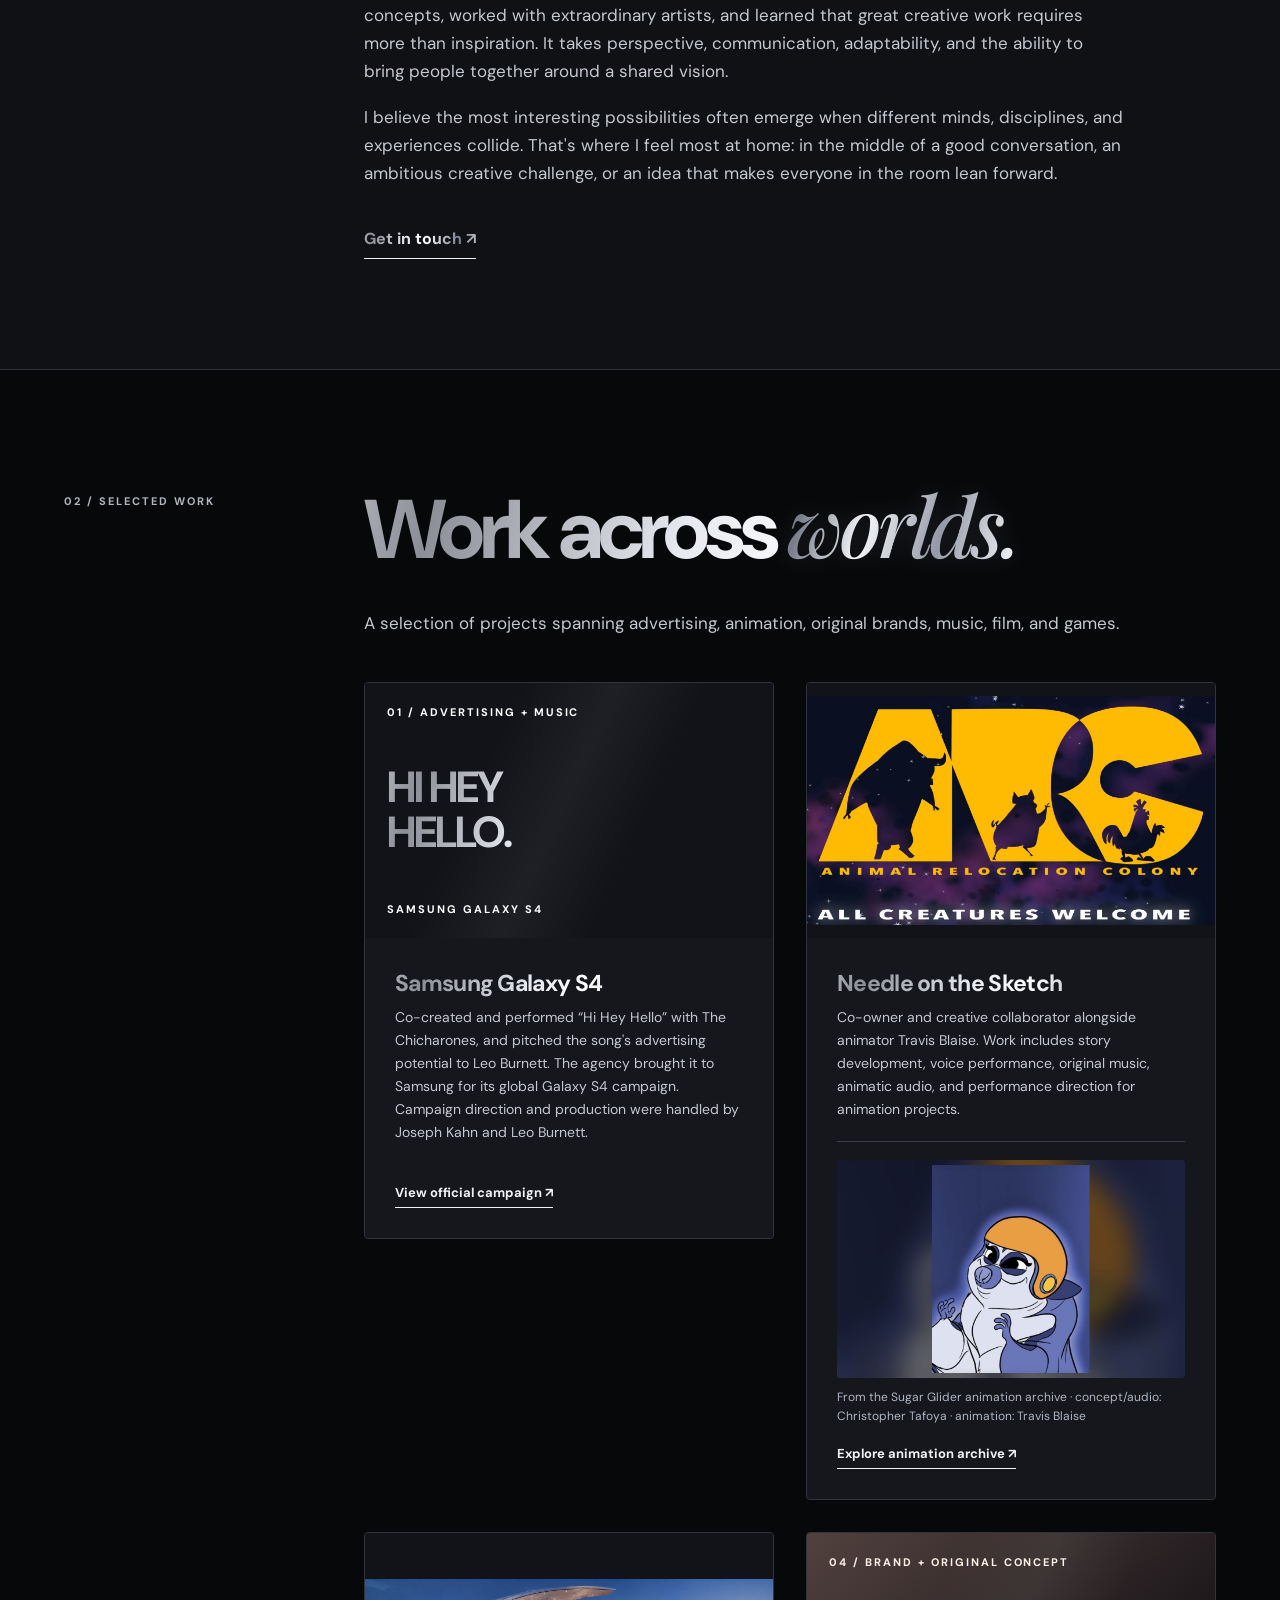
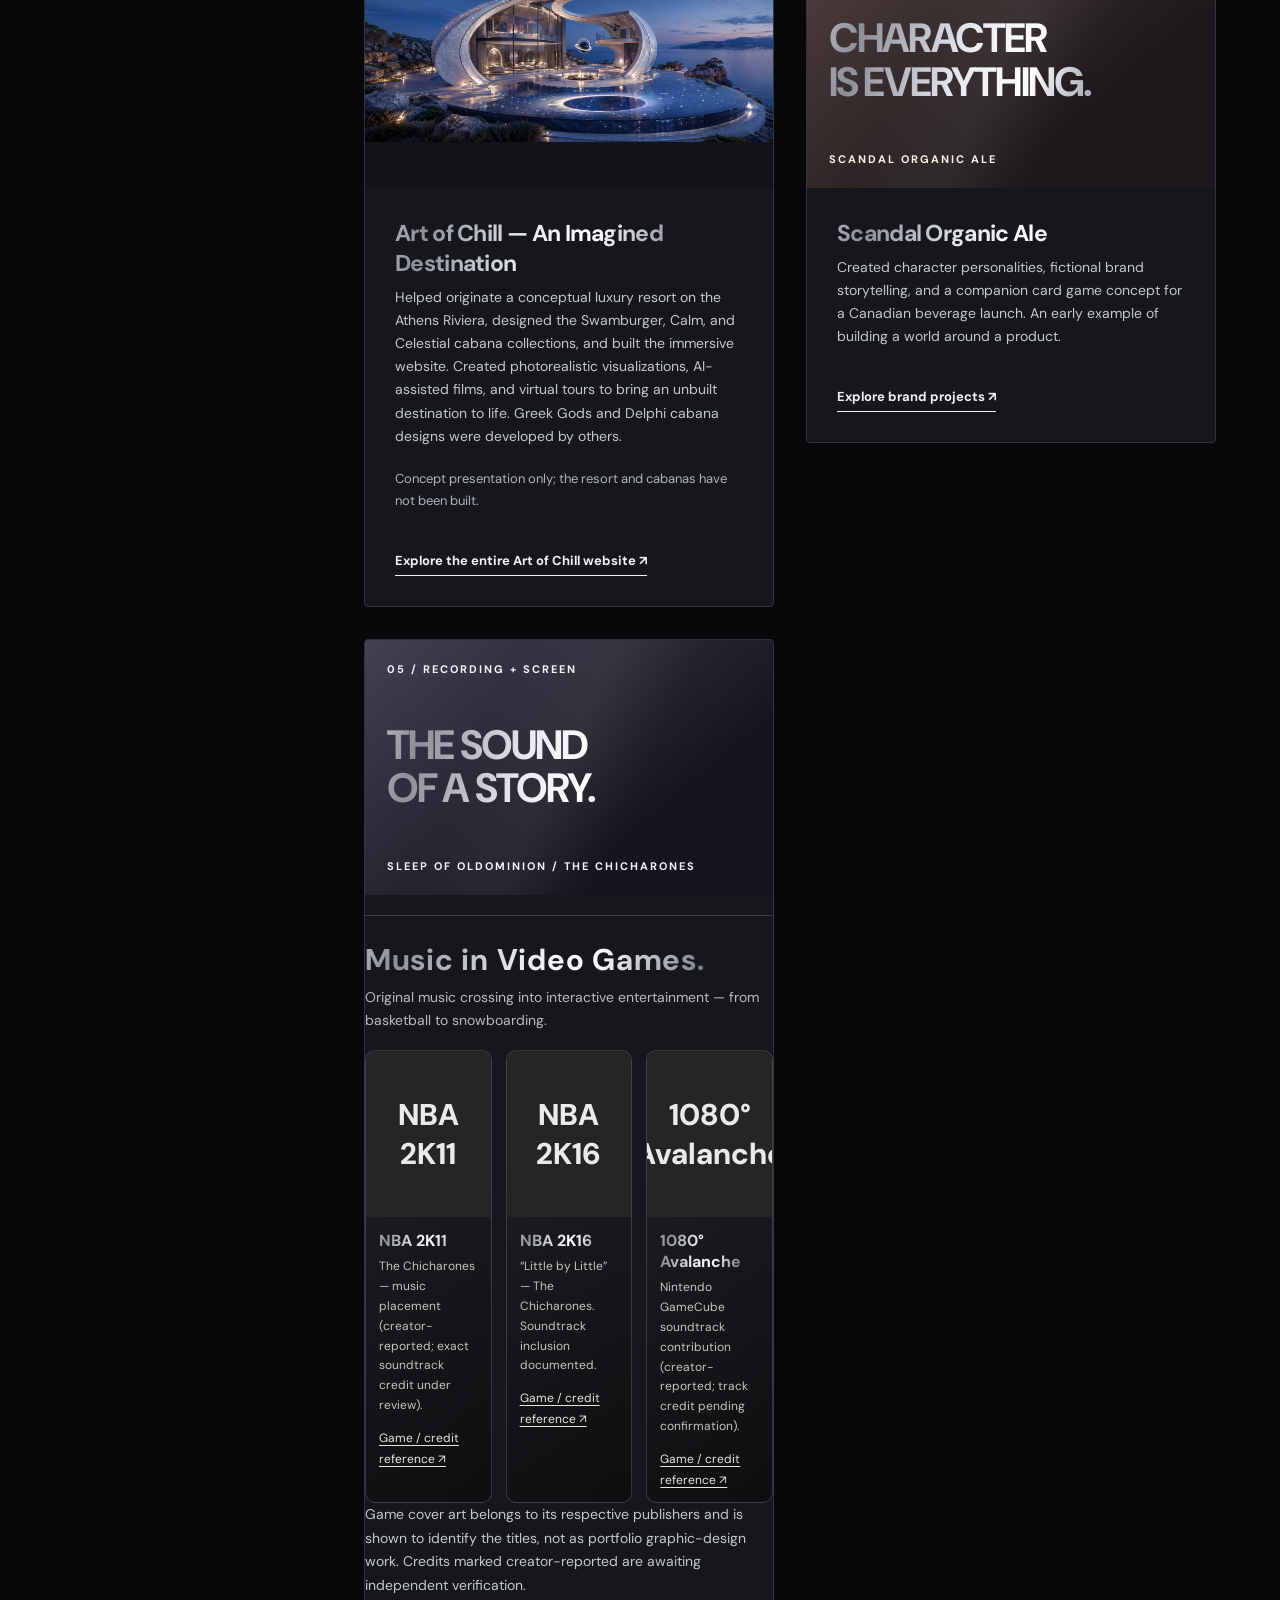
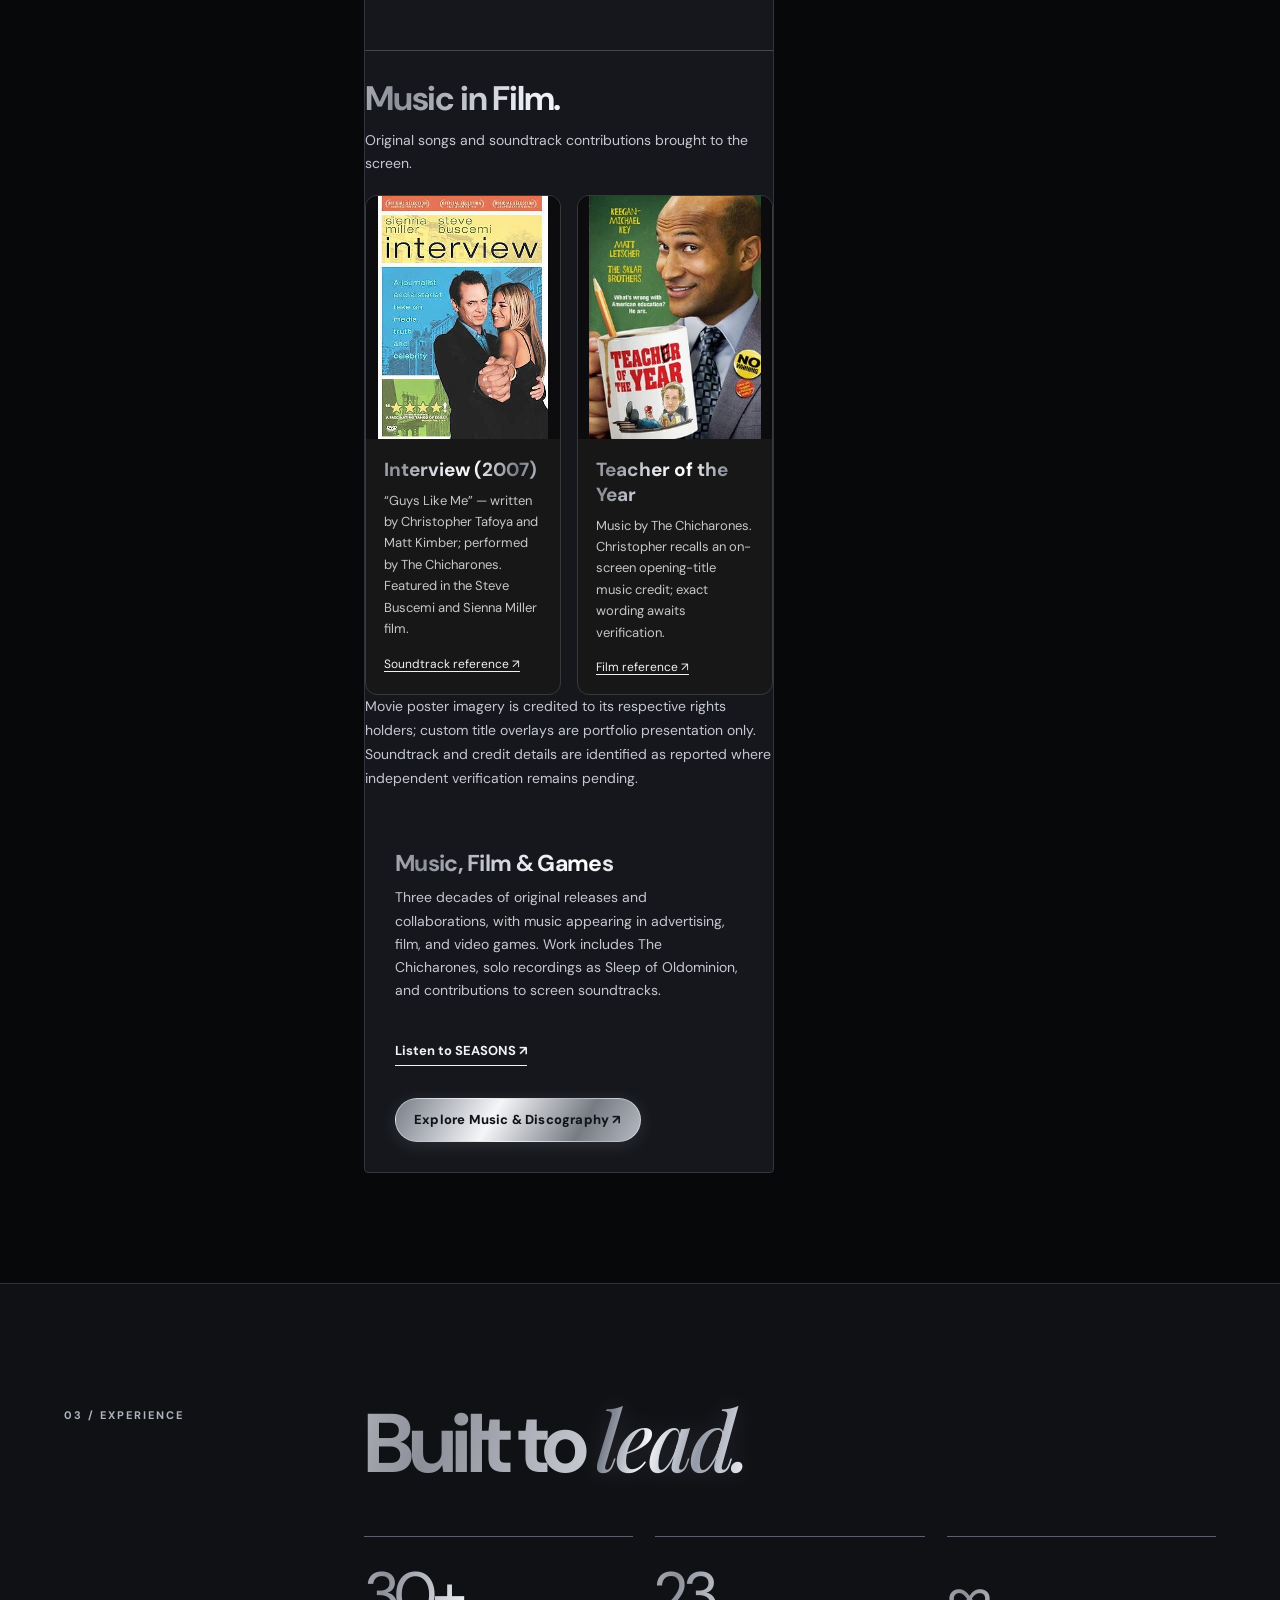
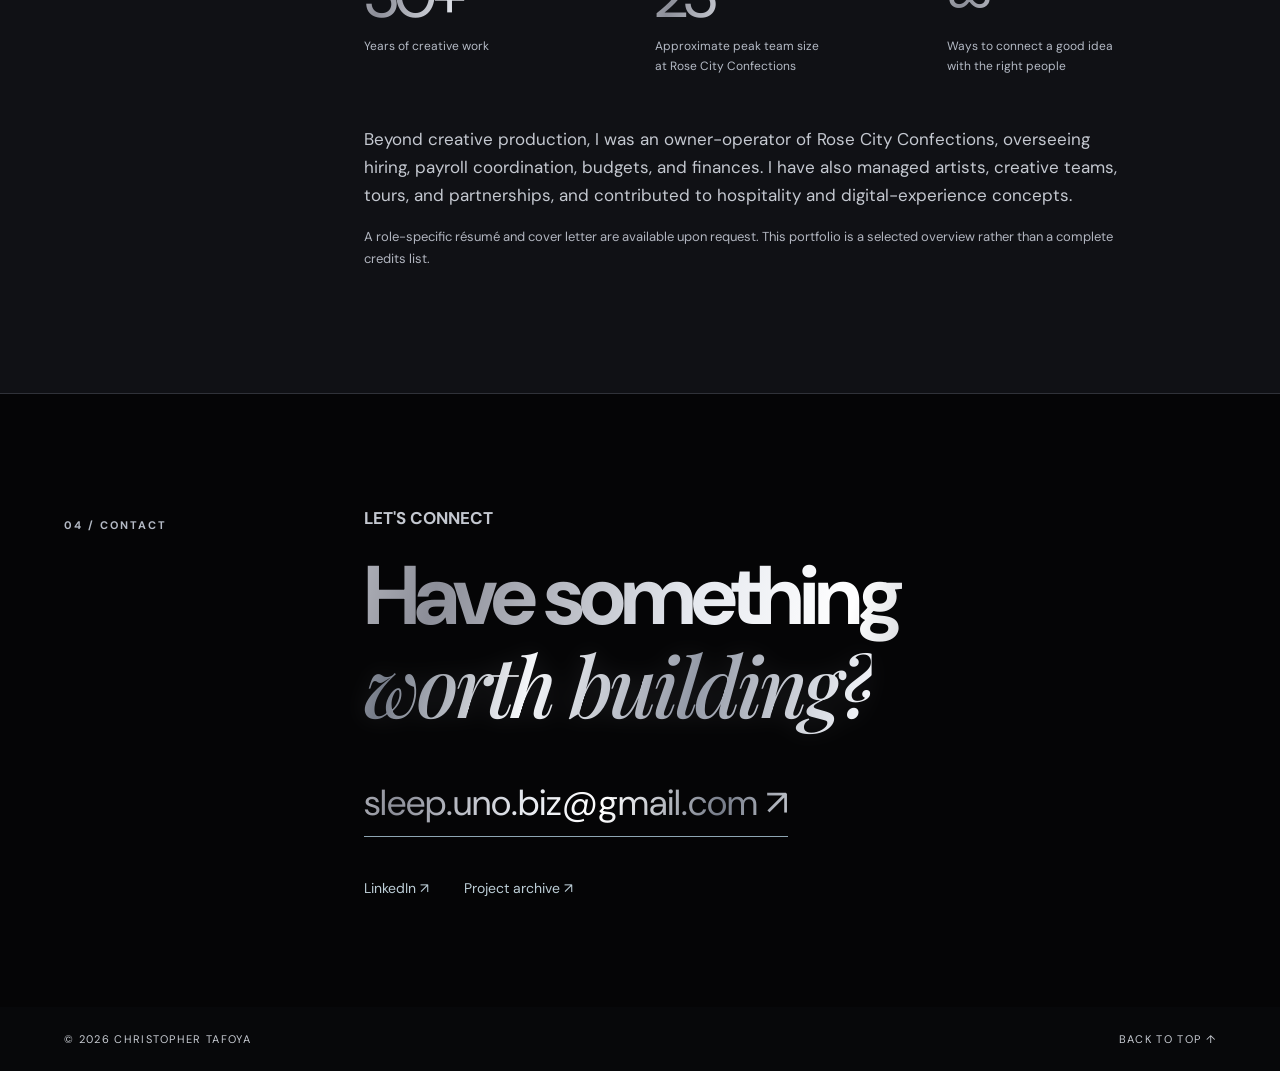
==== commit e6ebfb7d: "Add files via upload" ====
--- a/index.html
+++ b/index.html
@@ -17,19 +17,19 @@
 @media(max-width:650px){.game-card-body p,.film-card-body p,.game-credit-note,.film-credit-note,.small-note{line-height:1.75!important;}}
 </style><style id="sitewide-music-shimmer">
 /* Single-layer scroll-reactive silver, matched to the Music page. */
-.foil, .project-art strong, .section h2, .game-credits h4, .film-credits h4, .project-info h3 {
+.foil,.project-art strong,.section h2,.game-credits h4,.film-credits h4,.project-info h3,.hero h1 em,.section .lead,.game-card-body h5,.film-card-body h5,.film-title,.experience-grid .number,.section .text-link,.contact .email {
   background-image:linear-gradient(105deg,#7d808a 0%,#f6f7fa 12%,#8c8e98 25%,#e6e9ef 38%,#fff 46%,#767c89 58%,#f4f6f9 70%,#949aa7 84%,#f9fbff 100%)!important;
   background-size:230% 100%!important;
   background-position:var(--shine,38%) center!important;
   -webkit-background-clip:text!important;background-clip:text!important;
   color:transparent!important;-webkit-text-fill-color:transparent!important;
 }
-/* Keep project images, paragraphs, small print and buttons in a stable single text layer. */
-@media(prefers-reduced-motion:reduce){.foil,.project-art strong,.section h2,.game-credits h4,.film-credits h4,.project-info h3{background-position:48% center!important}}
+/* Keep paragraph copy, captions and buttons stable; shimmer applies only to display typography and prominent callouts. */
+@media(prefers-reduced-motion:reduce){.foil,.project-art strong,.section h2,.game-credits h4,.film-credits h4,.project-info h3,.hero h1 em,.section .lead,.game-card-body h5,.film-card-body h5,.film-title,.experience-grid .number,.section .text-link,.contact .email{background-position:48% center!important}}
 </style></head><body><header class="nav"><a class="wordmark" href="#home">CHRISTOPHER <span>TAFOYA</span></a><button aria-controls="links" aria-expanded="false" class="menu">MENU +</button><nav aria-label="Main navigation" id="links"><a href="#about">About</a><a href="#work">Selected Work</a><a href="music.html">Music &amp; Discography</a><a href="#experience">Experience</a><a href="#contact">Contact</a></nav></header><main><section class="hero" id="home"><div class="hero-inner"><p class="eyebrow">CREATIVE DIRECTION / MUSIC / STORYTELLING / PRODUCTION</p><h1><span class="foil" data-foil="">Curiosity is a</span><br/><span class="foil" data-foil="">wonderful thing.</span><br/><em>I like to see where it leads.</em></h1><p class="hero-copy">I'm Christopher Tafoya—a storyteller, artist, entrepreneur, and enthusiastic collaborator. I love unconventional thinking, good conversations, and discovering what happens when imagination meets the right people.</p><div class="actions"><a class="button primary" href="#work">Explore selected work <span>↗</span></a><a class="button secondary" href="#about">Meet Christopher <span>↗</span></a></div></div><div class="hero-index">PORTLAND, OREGON <span>01 / INTRODUCTION</span></div></section><section class="intro section" id="about"><div class="section-label">01 / ABOUT</div><div><h2>Imagination with <em>intention.</em></h2><p class="lead">I take the work seriously. Myself? A little less so.</p><p>I've spent much of my life exploring the space between imagination and possibility—and discovering what can happen when curiosity, creativity, and the right people come together.</p><p>I'm a storyteller, artist, entrepreneur, and enthusiastic collaborator with an appetite for unconventional thinking. I enjoy challenging assumptions, finding connections where others might not see them, and exploring ideas from angles that aren't immediately obvious.</p><p>My career has taken me through music, animation, advertising, brand development, creative production, and entrepreneurship. Along the way, I've built businesses, developed original concepts, worked with extraordinary artists, and learned that great creative work requires more than inspiration. It takes perspective, communication, adaptability, and the ability to bring people together around a shared vision.</p><p>I believe the most interesting possibilities often emerge when different minds, disciplines, and experiences collide. That's where I feel most at home: in the middle of a good conversation, an ambitious creative challenge, or an idea that makes everyone in the room lean forward.</p><a class="text-link" href="mailto:sleep.uno.biz@gmail.com?subject=Christopher%20Tafoya%20-%20Portfolio%20Inquiry">Get in touch ↗</a></div></section><section class="work section" id="work"><div class="section-label">02 / SELECTED WORK</div><div class="section-main"><h2>Work across <em class="foil" data-foil="">worlds.</em></h2><p class="section-intro">A selection of projects spanning advertising, animation, original brands, music, film, and games.</p><div class="projects"><article class="project"><div class="project-art samsung image-art"><img alt="Samsung official Galaxy S4 Hi Hey Hello campaign still" class="project-image" loading="lazy" onerror="this.style.display='none';this.closest('.image-art').classList.remove('has-loaded')" onload="this.closest('.image-art').classList.add('has-loaded')" src="https://img.global.news.samsung.com/global/wp-content/uploads/2013/05/015.jpg"/><span class="art-top">01 / ADVERTISING + MUSIC</span><strong>HI HEY<br/>HELLO<span class="dot">.</span></strong><span class="art-bottom">SAMSUNG GALAXY S4</span></div><div class="project-info"><div><h3>Samsung Galaxy S4</h3><p>Co-created and performed “Hi Hey Hello” with The Chicharones, and pitched the song's advertising potential to Leo Burnett. The agency brought it to Samsung for its global Galaxy S4 campaign. Campaign direction and production were handled by Joseph Kahn and Leo Burnett.</p></div><a class="project-link" href="https://news.samsung.com/global/hi-hey-hello-from-galaxy-s4" rel="noopener noreferrer" target="_blank">View official campaign ↗</a></div></article><article class="project"><div class="project-art animation image-art"><img alt="Original ARC animation backstory animatic frame" class="project-image" loading="lazy" onload="this.closest('.image-art').classList.add('has-loaded')" src="arc-frame.jpg"/><span class="art-top">02 / ANIMATION + STORY</span><strong>STORIES<br/>IN MOTION<span class="dot">.</span></strong><span class="art-bottom">NEEDLE ON THE SKETCH / ARC</span></div><div class="project-info"><div><h3>Needle on the Sketch</h3><p>Co-owner and creative collaborator alongside animator Travis Blaise. Work includes story development, voice performance, original music, animatic audio, and performance direction for animation projects.</p><div class="supporting-image"><img alt="Original animation artwork from Sugar Glider" loading="lazy" src="sugar-glider.jpg"/><span>From the Sugar Glider animation archive · concept/audio: Christopher Tafoya · animation: Travis Blaise</span></div></div><a class="project-link" href="https://drive.google.com/drive/folders/1v4U54T7NlgoM12WjKwA5BbtNVhnst9Gl" rel="noopener noreferrer" target="_blank">Explore animation archive ↗</a></div></article><article class="project"><div class="project-art image-art branding" style="background:radial-gradient(ellipse at 78% 22%,rgba(185,176,132,.30),transparent 45%),linear-gradient(135deg,#102a2c 0%,#14232b 48%,#090d13 100%);"><img alt="Moon Cabana, original Celestial collection concept visualization for Art of Chill" class="project-image" loading="lazy" onerror="this.style.display='none';this.closest('.image-art').classList.remove('has-loaded')" onload="this.closest('.image-art').classList.add('has-loaded')" src="moon-cabana.jpg"/><span class="art-top">03 / IMMERSIVE WEB + CONCEPT DESIGN</span><strong>ART OF<br/>CHILL<span class="dot">.</span></strong><span class="art-bottom">ATHENS RIVIERA / CONCEPTUAL RESORT</span></div><div class="project-info"><div><h3>Art of Chill — An Imagined Destination</h3><p>Helped originate a conceptual luxury resort on the Athens Riviera, designed the Swamburger, Calm, and Celestial cabana collections, and built the immersive website. Created photorealistic visualizations, AI-assisted films, and virtual tours to bring an unbuilt destination to life. Greek Gods and Delphi cabana designs were developed by others.</p><p class="small-note">Concept presentation only; the resort and cabanas have not been built.</p></div><a class="project-link" href="https://art-of-chill.magnanimous-5418.chatgpt.site/" rel="noopener noreferrer" target="_blank">Explore the entire Art of Chill website ↗</a></div></article><article class="project"><div class="project-art branding"><span class="art-top">04 / BRAND + ORIGINAL CONCEPT</span><strong>CHARACTER<br/>IS EVERYTHING<span class="dot">.</span></strong><span class="art-bottom">SCANDAL ORGANIC ALE</span></div><div class="project-info"><div><h3>Scandal Organic Ale</h3><p>Created character personalities, fictional brand storytelling, and a companion card game concept for a Canadian beverage launch. An early example of building a world around a product.</p></div><a class="project-link" href="https://drive.google.com/drive/folders/1Ewo2O_FjuNo6lvGlBPQH_TLKKXCk0-ko" rel="noopener noreferrer" target="_blank">Explore brand projects ↗</a></div></article><article class="project"><div class="project-art music"><span class="art-top">05 / RECORDING + SCREEN</span><strong>THE SOUND<br/>OF A STORY<span class="dot">.</span></strong><span class="art-bottom">SLEEP OF OLDOMINION / THE CHICHARONES</span></div><div class="game-credits"><h4>Music in Video Games<span class="dot">.</span></h4><p class="game-intro">Original music crossing into interactive entertainment — from basketball to snowboarding.</p><div class="game-grid"><div class="game-card"><div class="game-cover"><img alt="NBA 2K11 game cover, shown for identification only" loading="lazy" onerror="this.style.display='none';this.nextElementSibling.style.display='flex'" src="https://www.powerupgaming.ca/cdn/shop/products/81Tszr3fn8L._AC_SL1500.jpg?v=1702968884"/><span class="game-fallback">NBA 2K11</span></div><div class="game-card-body"><h5>NBA 2K11</h5><p>The Chicharones — music placement (creator-reported; exact soundtrack credit under review).</p><a href="https://www.mobygames.com/game/51197/nba-2k11/covers/" rel="noopener noreferrer" target="_blank">Game / credit reference ↗</a></div></div><div class="game-card"><div class="game-cover"><img alt="NBA 2K16 game cover, shown for identification only" loading="lazy" onerror="this.style.display='none';this.nextElementSibling.style.display='flex'" src="https://cdn.awsli.com.br/600x1000/53/53761/produto/13443297/28c6113c77.jpg"/><span class="game-fallback">NBA 2K16</span></div><div class="game-card-body"><h5>NBA 2K16</h5><p>“Little by Little” — The Chicharones. Soundtrack inclusion documented.</p><a href="https://www.gamespot.com/articles/nba-2k16s-biggest-soundtrack-ever-revealed/1100-6429182/" rel="noopener noreferrer" target="_blank">Game / credit reference ↗</a></div></div><div class="game-card"><div class="game-cover"><img alt="1080° Avalanche game cover, shown for identification only" loading="lazy" onerror="this.style.display='none';this.nextElementSibling.style.display='flex'" src="https://media.gamestop.com/i/gamestop/20017552/1080-Avalanche---GameCube?fmt=auto&amp;h=768&amp;w=768"/><span class="game-fallback">1080° Avalanche</span></div><div class="game-card-body"><h5>1080° Avalanche</h5><p>Nintendo GameCube soundtrack contribution (creator-reported; track credit pending confirmation).</p><a href="https://www.gamestop.com/video-games/retro-gaming/products/1080-avalanche---gamecube/20017552.html" rel="noopener noreferrer" target="_blank">Game / credit reference ↗</a></div></div></div><p class="game-credit-note">Game cover art belongs to its respective publishers and is shown to identify the titles, not as portfolio graphic-design work. Credits marked creator-reported are awaiting independent verification.</p></div><div aria-label="Music in Film" class="film-credits"><h4>Music in Film<span class="dot">.</span></h4><p class="film-intro">Original songs and soundtrack contributions brought to the screen.</p><div class="film-grid"><div class="film-card"><div class="film-poster"><img alt="Official Interview (2007) movie poster" class="film-art" loading="lazy" onerror="this.style.display='none'" src="interview-poster.jpg"/><span class="film-kicker">Feature film · 2007</span><strong class="film-title">INTERVIEW</strong></div><div class="film-card-body"><h5>Interview (2007)</h5><p>“Guys Like Me” — written by Christopher Tafoya and Matt Kimber; performed by The Chicharones. Featured in the Steve Buscemi and Sienna Miller film.</p><a href="https://www.ecartelera.com/peliculas/interview/banda-sonora/" rel="noopener noreferrer" target="_blank">Soundtrack reference ↗</a></div></div><div class="film-card"><div class="film-poster teacher"><img alt="Teacher of the Year film poster" class="film-art" loading="lazy" onerror="this.style.display='none'" src="teacher-of-the-year-poster.jpg"/><span class="film-kicker">Feature film · soundtrack</span><strong class="film-title">TEACHER<br/>OF THE YEAR</strong></div><div class="film-card-body"><h5>Teacher of the Year</h5><p>Music by The Chicharones. Christopher recalls an on-screen opening-title music credit; exact wording awaits verification.</p><a href="https://www.imdb.com/title/tt2076346/" rel="noopener noreferrer" target="_blank">Film reference ↗</a></div></div></div><p class="film-credit-note">Movie poster imagery is credited to its respective rights holders; custom title overlays are portfolio presentation only. Soundtrack and credit details are identified as reported where independent verification remains pending.</p></div><div class="project-info"><div><h3>Music, Film &amp; Games</h3><p>Three decades of original releases and collaborations, with music appearing in advertising, film, and video games. Work includes The Chicharones, solo recordings as Sleep of Oldominion, and contributions to screen soundtracks.</p></div><a class="project-link" href="https://sleepofoldominion.bandcamp.com/album/seasons" rel="noopener noreferrer" target="_blank">Listen to SEASONS ↗</a><a class="project-link discography-link" href="music.html">Explore Music &amp; Discography ↗</a></div></article></div></div></section><section class="experience section" id="experience"><div class="section-label">03 / EXPERIENCE</div><div><h2>Built to <em class="foil" data-foil="">lead.</em></h2><div class="experience-grid"><div><span class="number">30+</span><span class="metric">Years of creative work</span></div><div><span class="number">23</span><span class="metric">Approximate peak team size at Rose City Confections</span></div><div><span class="number">∞</span><span class="metric">Ways to connect a good idea with the right people</span></div></div><p>Beyond creative production, I was an owner-operator of Rose City Confections, overseeing hiring, payroll coordination, budgets, and finances. I have also managed artists, creative teams, tours, and partnerships, and contributed to hospitality and digital-experience concepts.</p><p class="small-note">A role-specific résumé and cover letter are available upon request. This portfolio is a selected overview rather than a complete credits list.</p></div></section><section class="contact section" id="contact"><div class="section-label">04 / CONTACT</div><div><p class="eyebrow">LET'S CONNECT</p><h2>Have something<br/><em class="foil" data-foil="">worth building?</em></h2><a class="email" href="mailto:sleep.uno.biz@gmail.com">sleep.uno.biz@gmail.com ↗</a><div class="contact-links"><a href="https://www.linkedin.com/in/christopher-tafoya-09bab435a" rel="noopener noreferrer" target="_blank">LinkedIn ↗</a><a href="https://drive.google.com/drive/folders/1iG2dSpx9E_xnGK8WQKe5XFzU4Nlze9GK" rel="noopener noreferrer" target="_blank">Project archive ↗</a></div></div></section></main><footer><span>© <span id="year">2026</span> CHRISTOPHER TAFOYA</span><a href="#home">BACK TO TOP ↑</a></footer>
 <script src="script.js"></script><script id="sitewide-music-shimmer-script">
 (()=>{
-  const targets=document.querySelectorAll('.foil,.project-art strong,.section h2,.game-credits h4,.film-credits h4,.project-info h3');
+  const targets=document.querySelectorAll('.foil,.project-art strong,.section h2,.game-credits h4,.film-credits h4,.project-info h3,.hero h1 em,.section .lead,.game-card-body h5,.film-card-body h5,.film-title,.experience-grid .number,.section .text-link,.contact .email');
   if(!targets.length||matchMedia('(prefers-reduced-motion: reduce)').matches)return;
   let scheduled=false;
   function paint(){const p=38+((window.scrollY%1200)/1200)*48;targets.forEach(el=>el.style.setProperty('--shine',p+'%'));scheduled=false;}
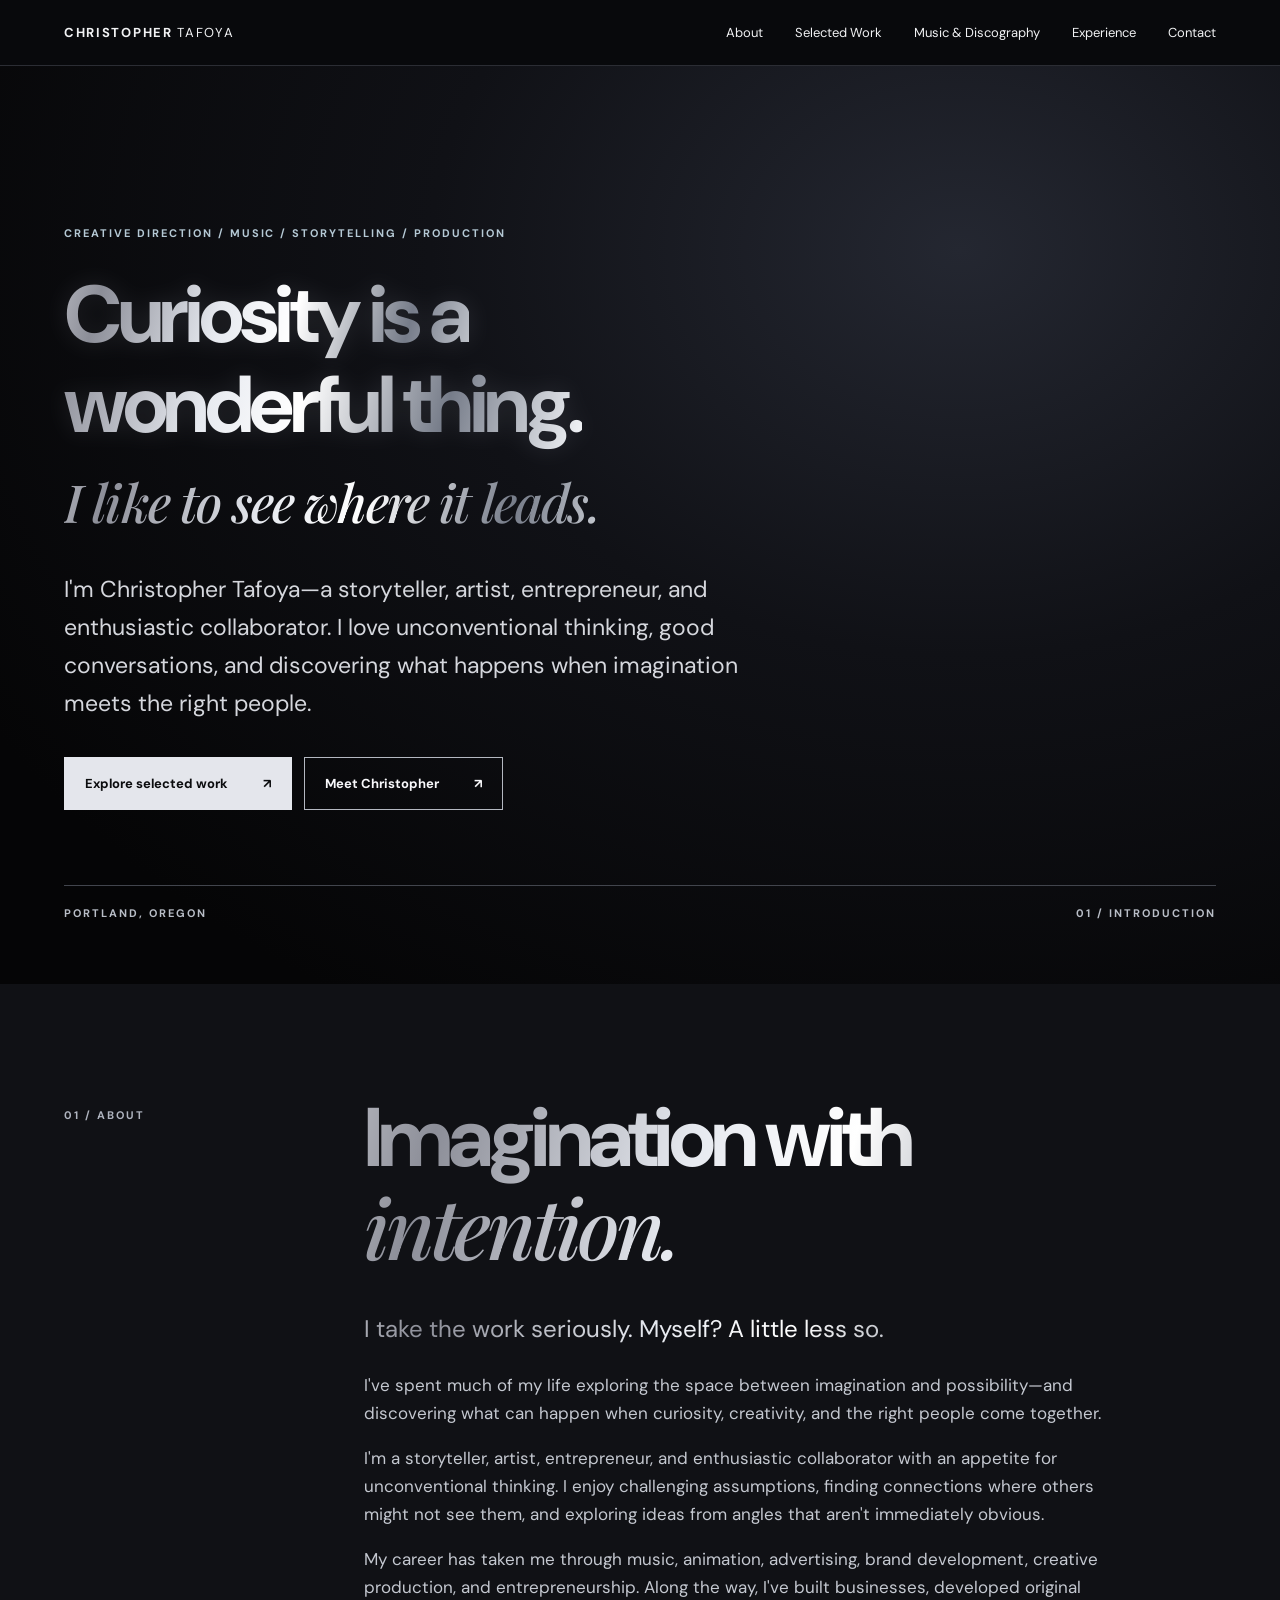
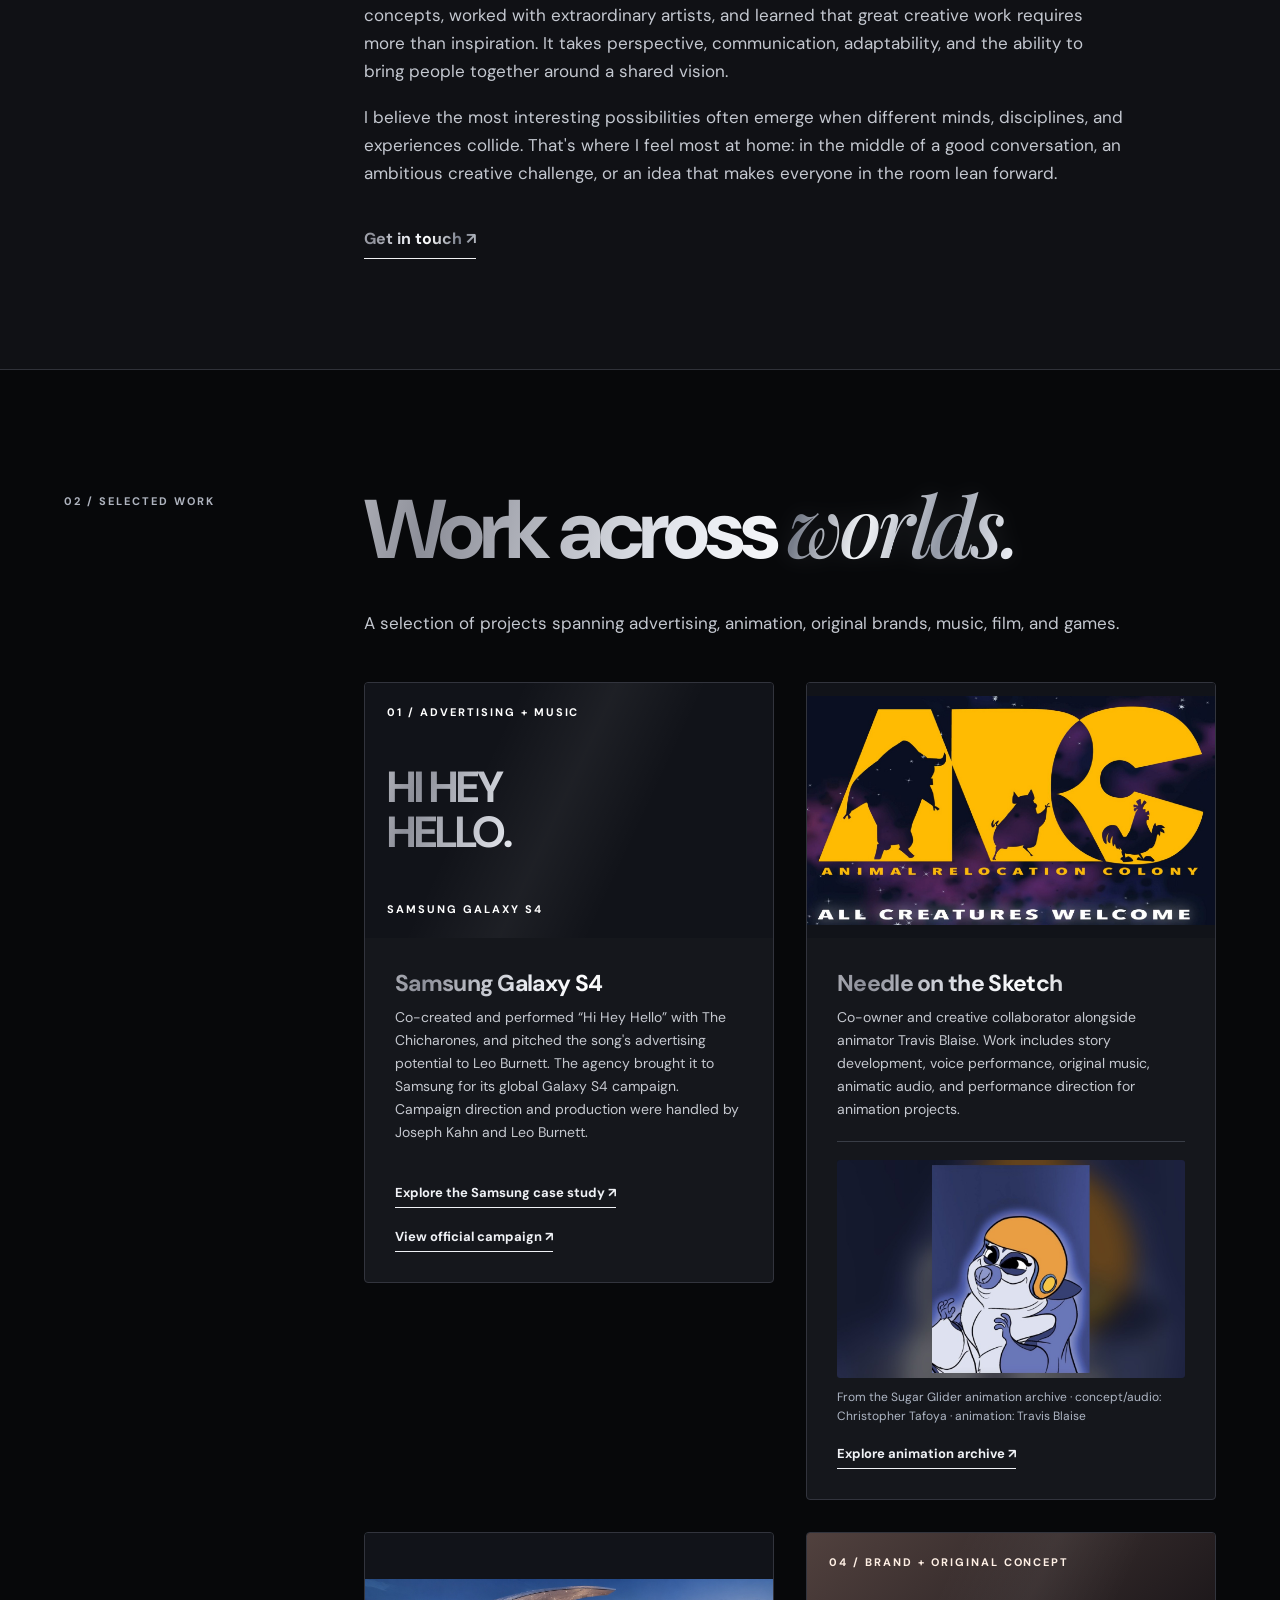
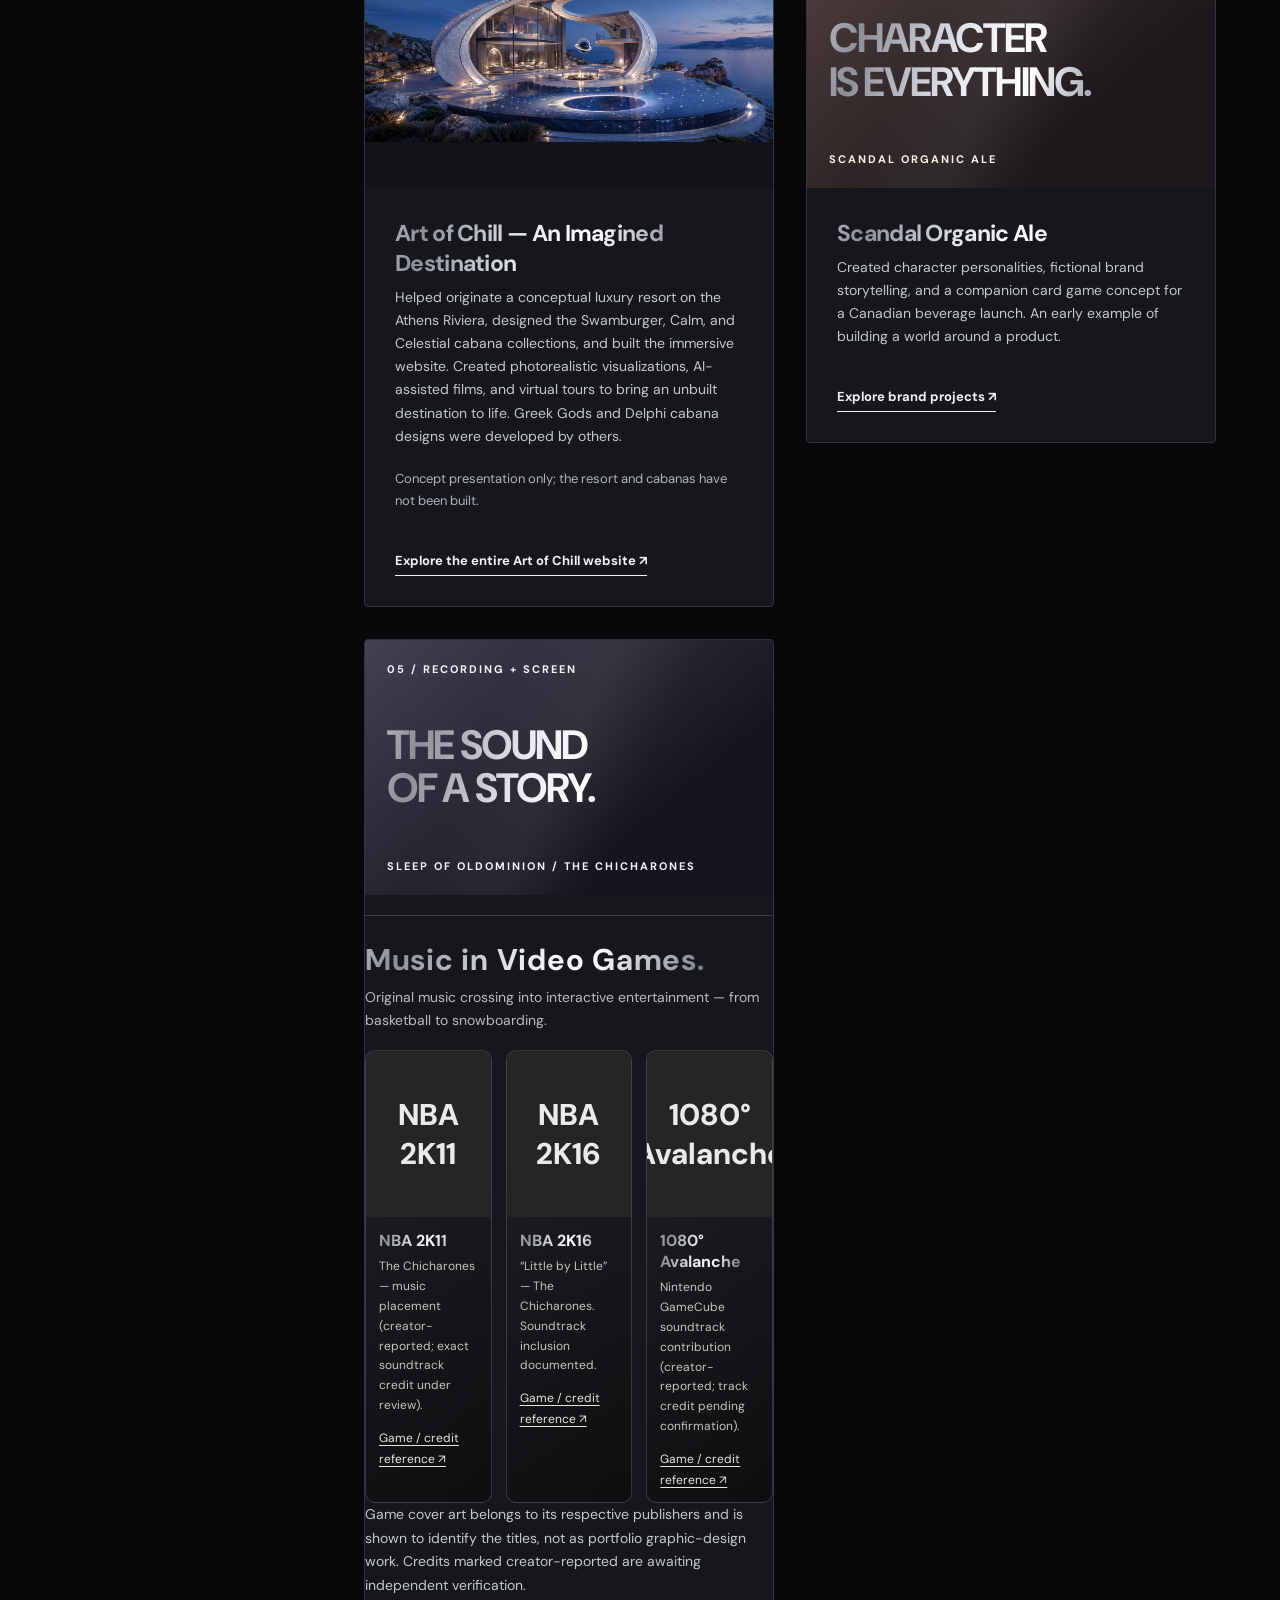
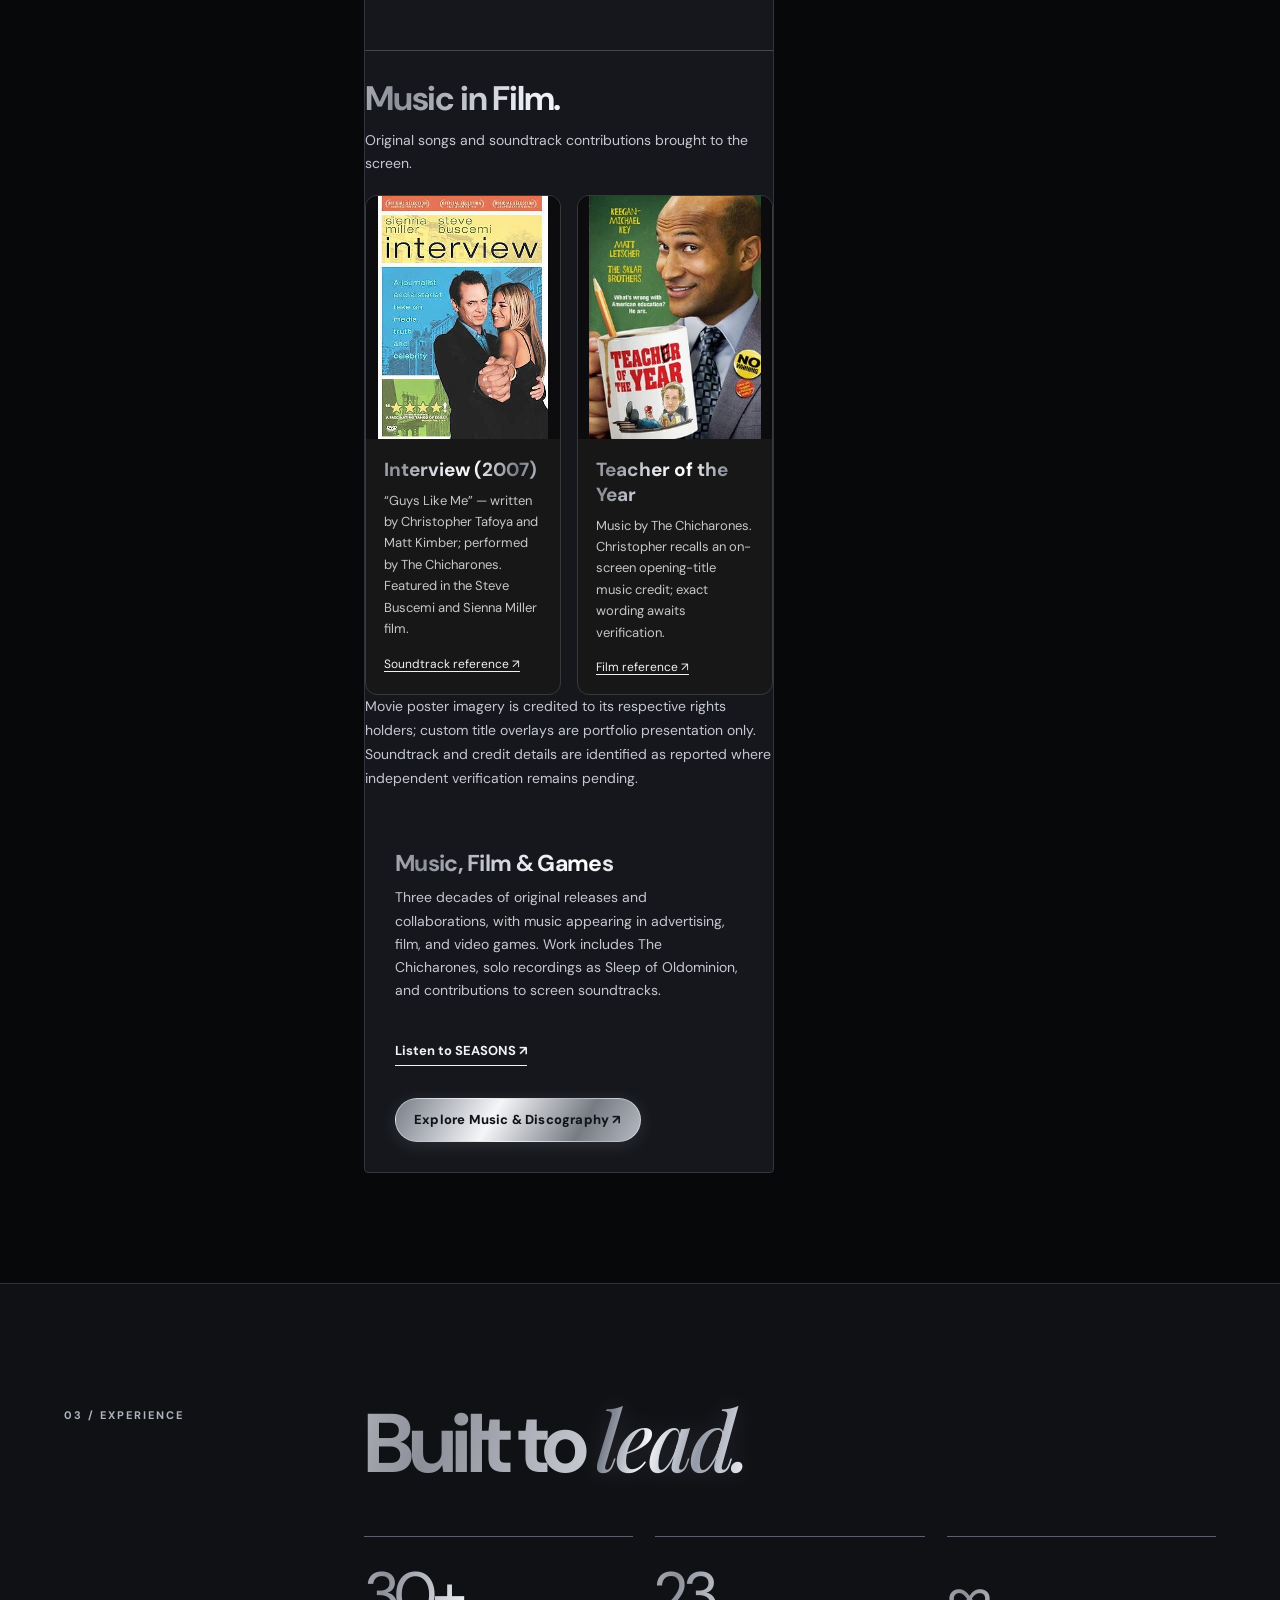
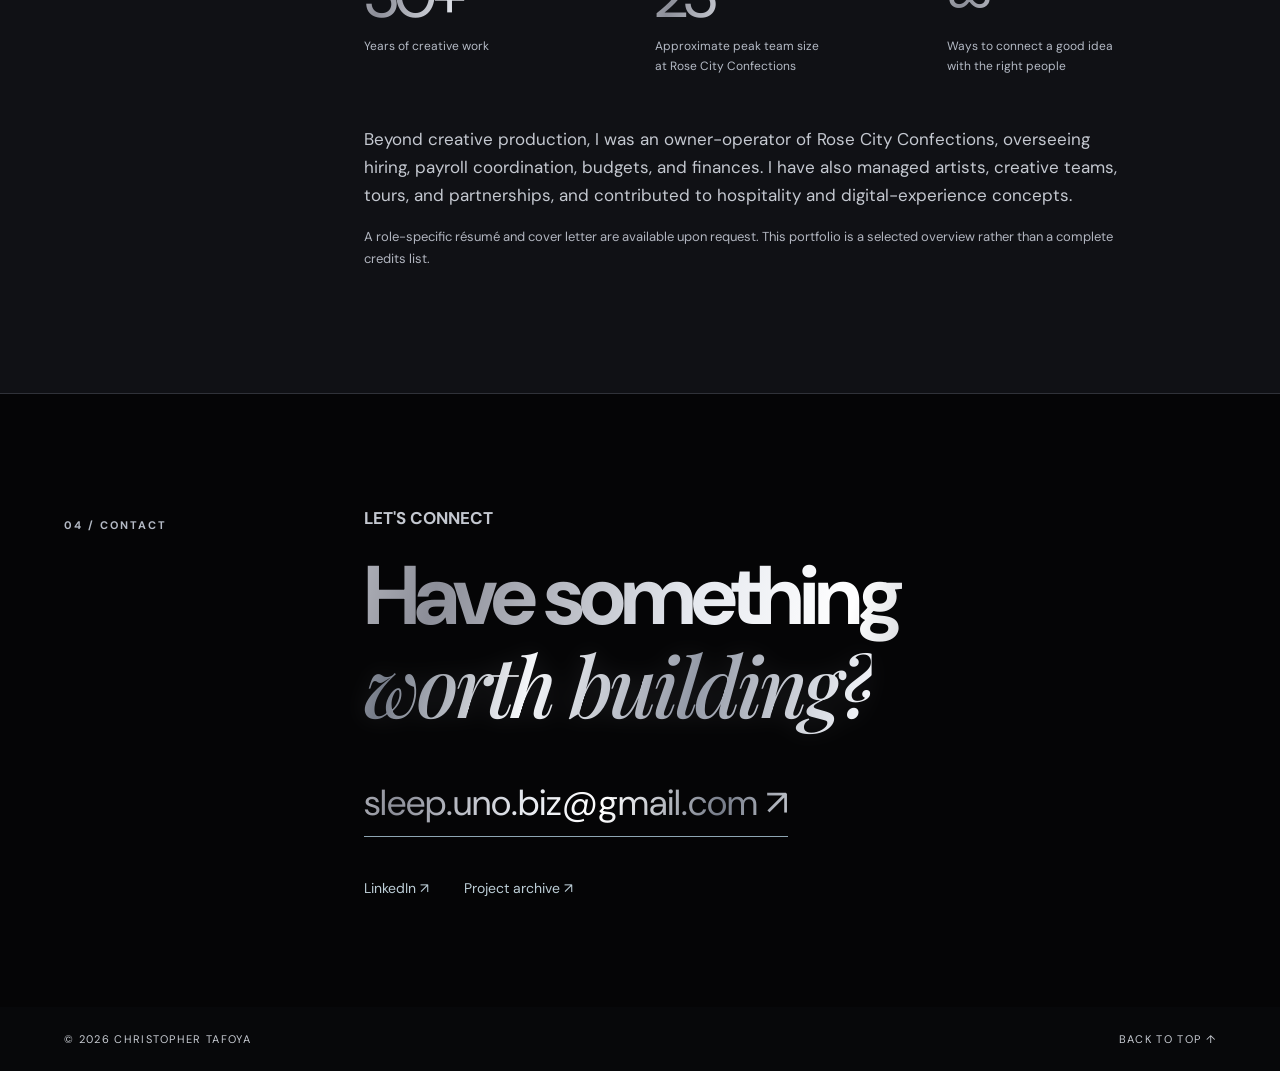
==== commit 4b1434e3: "Add files via upload" ====
--- a/index.html
+++ b/index.html
@@ -1,4 +1,5 @@
 <!DOCTYPE html>
+
 <html lang="en"><head><meta charset="utf-8"/><meta content="width=device-width,initial-scale=1" name="viewport"/><meta content="Christopher Tafoya — creative direction, music, storytelling, brand development, and production." name="description"/><title>Christopher Tafoya — Creative Portfolio</title><link href="style.css" rel="stylesheet"/><style id="game-credits-styles">.game-credits{padding:24px 0 8px;border-top:1px solid rgba(255,255,255,.16);margin-top:20px}.game-credits h4{font-size:clamp(20px,3vw,30px);letter-spacing:.025em;margin:0 0 7px;color:#f3f3f3}.game-credits .game-intro{color:#bcbcbc;font-size:14px;line-height:1.65;margin:0 0 18px}.game-grid{display:grid;grid-template-columns:repeat(3,minmax(0,1fr));gap:14px}.game-card{min-width:0;background:linear-gradient(145deg,#202124,#0d0e10);border:1px solid rgba(255,255,255,.16);border-radius:10px;overflow:hidden}.game-cover{position:relative;aspect-ratio:3/4;background:#252525;display:flex;align-items:center;justify-content:center;overflow:hidden}.game-cover img{display:block;width:100%;height:100%;object-fit:contain}.game-cover .game-fallback{position:absolute;inset:0;display:none;align-items:center;justify-content:center;padding:20px;color:#eaeaea;font-weight:800;text-align:center;font-size:clamp(18px,3vw,30px)}.game-card-body{padding:13px}.game-card-body h5{font-size:16px;color:#fff;margin:0 0 6px}.game-card-body p{font-size:12px;line-height:1.6;color:#c6c6c6;margin:0 0 10px}.game-card-body a{color:#e5e5e5;font-size:12px;text-decoration:underline;text-underline-offset:3px}.game-credit-note{font-size:11px;line-height:1.55;color:#999;margin-top:14px}@media(max-width:650px){.game-grid{grid-template-columns:repeat(2,minmax(0,1fr));gap:10px}.game-card-body{padding:10px}.game-card-body h5{font-size:14px}.game-credits{padding-top:18px}}@media(max-width:390px){.game-grid{grid-template-columns:1fr}.game-cover{aspect-ratio:4/3}}</style><style>.film-credits{margin:24px 0 0;padding:25px 0 8px;border-top:1px solid #454545}.film-credits h4{font-size:clamp(22px,3vw,34px);letter-spacing:-.035em;margin:0 0 8px}.film-intro{color:#bbb;line-height:1.6;margin:0 0 20px}.film-grid{display:grid;grid-template-columns:repeat(2,minmax(0,1fr));gap:16px}.film-card{min-width:0;border:1px solid #393939;border-radius:12px;overflow:hidden;background:#171717}.film-poster{min-height:235px;aspect-ratio:16/10;display:flex;flex-direction:column;justify-content:space-between;padding:22px;position:relative;overflow:hidden;background:radial-gradient(ellipse at 80% 20%,#67645c 0%,transparent 48%),linear-gradient(145deg,#353331,#0b0b0c 70%)}.film-poster.teacher{background:radial-gradient(ellipse at 80% 25%,#6e6555 0%,transparent 50%),linear-gradient(145deg,#38332c,#111 75%)}.film-poster:before{content:'';position:absolute;inset:10px;border:1px solid #ffffff2a;pointer-events:none}.film-kicker{position:relative;color:#d0d0d0;letter-spacing:.17em;font-size:10px;text-transform:uppercase}.film-title{position:relative;font-size:clamp(27px,4vw,53px);font-weight:800;letter-spacing:-.05em;line-height:1;overflow-wrap:break-word;color:#f1eee9}.film-card-body{padding:18px}.film-card-body h5{font-size:19px;margin:0 0 8px}.film-card-body p{font-size:13px;line-height:1.65;color:#c7c7c7;margin:0 0 12px}.film-card-body a{font-size:12px;color:#f1f1f1;text-decoration:underline;text-underline-offset:3px}.film-credit-note{font-size:11px;line-height:1.6;color:#999;margin-top:14px}@media(max-width:550px){.film-grid{grid-template-columns:1fr}.film-poster{min-height:210px;aspect-ratio:16/9}.film-card-body{padding:15px}}.film-poster img.film-art{position:absolute;inset:0;width:100%;height:100%;object-fit:cover;object-position:center 35%;z-index:0}.film-poster:after{content:"";position:absolute;inset:0;background:linear-gradient(90deg,rgba(0,0,0,.70),rgba(0,0,0,.08) 75%);pointer-events:none}.film-poster .film-kicker,.film-poster .film-title{z-index:1;text-shadow:0 2px 12px #000}.film-poster:before{z-index:2}</style><style id="local-film-poster-styles">.film-poster:has(img.film-art){aspect-ratio:4/5;min-height:0;padding:0;background:#0c0c0e}.film-poster img.film-art{object-fit:contain;object-position:center;position:relative;inset:auto;display:block;width:100%;height:100%}.film-poster:has(img.film-art):before,.film-poster:has(img.film-art):after{display:none}.film-poster:has(img.film-art) .film-kicker,.film-poster:has(img.film-art) .film-title{display:none}.film-credit-note{margin-top:24px;clear:both}@media(max-width:550px){.film-poster:has(img.film-art){aspect-ratio:4/5;min-height:0}}</style><style id="discography-connection-style">
 /* Dedicated discography link; preserves approved foil and black theme. */
 .discography-link{display:inline-flex;align-items:center;justify-content:center;min-height:44px;max-width:100%;box-sizing:border-box;padding:12px 18px;margin-top:12px;border:1px solid rgba(238,240,245,.48);border-radius:999px;background:linear-gradient(120deg,#787d88 0%,#f5f6f8 19%,#777b84 36%,#dce0e8 55%,#5b616d 76%,#f5f6f9 100%);background-size:220% 100%;color:#111318!important;font-weight:800;text-decoration:none!important;line-height:1.35;letter-spacing:.015em;white-space:normal;text-align:center;box-shadow:0 3px 18px rgba(220,228,241,.12);transition:background-position .5s ease,transform .2s ease}
@@ -26,7 +27,7 @@
 }
 /* Keep paragraph copy, captions and buttons stable; shimmer applies only to display typography and prominent callouts. */
 @media(prefers-reduced-motion:reduce){.foil,.project-art strong,.section h2,.game-credits h4,.film-credits h4,.project-info h3,.hero h1 em,.section .lead,.game-card-body h5,.film-card-body h5,.film-title,.experience-grid .number,.section .text-link,.contact .email{background-position:48% center!important}}
-</style></head><body><header class="nav"><a class="wordmark" href="#home">CHRISTOPHER <span>TAFOYA</span></a><button aria-controls="links" aria-expanded="false" class="menu">MENU +</button><nav aria-label="Main navigation" id="links"><a href="#about">About</a><a href="#work">Selected Work</a><a href="music.html">Music &amp; Discography</a><a href="#experience">Experience</a><a href="#contact">Contact</a></nav></header><main><section class="hero" id="home"><div class="hero-inner"><p class="eyebrow">CREATIVE DIRECTION / MUSIC / STORYTELLING / PRODUCTION</p><h1><span class="foil" data-foil="">Curiosity is a</span><br/><span class="foil" data-foil="">wonderful thing.</span><br/><em>I like to see where it leads.</em></h1><p class="hero-copy">I'm Christopher Tafoya—a storyteller, artist, entrepreneur, and enthusiastic collaborator. I love unconventional thinking, good conversations, and discovering what happens when imagination meets the right people.</p><div class="actions"><a class="button primary" href="#work">Explore selected work <span>↗</span></a><a class="button secondary" href="#about">Meet Christopher <span>↗</span></a></div></div><div class="hero-index">PORTLAND, OREGON <span>01 / INTRODUCTION</span></div></section><section class="intro section" id="about"><div class="section-label">01 / ABOUT</div><div><h2>Imagination with <em>intention.</em></h2><p class="lead">I take the work seriously. Myself? A little less so.</p><p>I've spent much of my life exploring the space between imagination and possibility—and discovering what can happen when curiosity, creativity, and the right people come together.</p><p>I'm a storyteller, artist, entrepreneur, and enthusiastic collaborator with an appetite for unconventional thinking. I enjoy challenging assumptions, finding connections where others might not see them, and exploring ideas from angles that aren't immediately obvious.</p><p>My career has taken me through music, animation, advertising, brand development, creative production, and entrepreneurship. Along the way, I've built businesses, developed original concepts, worked with extraordinary artists, and learned that great creative work requires more than inspiration. It takes perspective, communication, adaptability, and the ability to bring people together around a shared vision.</p><p>I believe the most interesting possibilities often emerge when different minds, disciplines, and experiences collide. That's where I feel most at home: in the middle of a good conversation, an ambitious creative challenge, or an idea that makes everyone in the room lean forward.</p><a class="text-link" href="mailto:sleep.uno.biz@gmail.com?subject=Christopher%20Tafoya%20-%20Portfolio%20Inquiry">Get in touch ↗</a></div></section><section class="work section" id="work"><div class="section-label">02 / SELECTED WORK</div><div class="section-main"><h2>Work across <em class="foil" data-foil="">worlds.</em></h2><p class="section-intro">A selection of projects spanning advertising, animation, original brands, music, film, and games.</p><div class="projects"><article class="project"><div class="project-art samsung image-art"><img alt="Samsung official Galaxy S4 Hi Hey Hello campaign still" class="project-image" loading="lazy" onerror="this.style.display='none';this.closest('.image-art').classList.remove('has-loaded')" onload="this.closest('.image-art').classList.add('has-loaded')" src="https://img.global.news.samsung.com/global/wp-content/uploads/2013/05/015.jpg"/><span class="art-top">01 / ADVERTISING + MUSIC</span><strong>HI HEY<br/>HELLO<span class="dot">.</span></strong><span class="art-bottom">SAMSUNG GALAXY S4</span></div><div class="project-info"><div><h3>Samsung Galaxy S4</h3><p>Co-created and performed “Hi Hey Hello” with The Chicharones, and pitched the song's advertising potential to Leo Burnett. The agency brought it to Samsung for its global Galaxy S4 campaign. Campaign direction and production were handled by Joseph Kahn and Leo Burnett.</p></div><a class="project-link" href="https://news.samsung.com/global/hi-hey-hello-from-galaxy-s4" rel="noopener noreferrer" target="_blank">View official campaign ↗</a></div></article><article class="project"><div class="project-art animation image-art"><img alt="Original ARC animation backstory animatic frame" class="project-image" loading="lazy" onload="this.closest('.image-art').classList.add('has-loaded')" src="arc-frame.jpg"/><span class="art-top">02 / ANIMATION + STORY</span><strong>STORIES<br/>IN MOTION<span class="dot">.</span></strong><span class="art-bottom">NEEDLE ON THE SKETCH / ARC</span></div><div class="project-info"><div><h3>Needle on the Sketch</h3><p>Co-owner and creative collaborator alongside animator Travis Blaise. Work includes story development, voice performance, original music, animatic audio, and performance direction for animation projects.</p><div class="supporting-image"><img alt="Original animation artwork from Sugar Glider" loading="lazy" src="sugar-glider.jpg"/><span>From the Sugar Glider animation archive · concept/audio: Christopher Tafoya · animation: Travis Blaise</span></div></div><a class="project-link" href="https://drive.google.com/drive/folders/1v4U54T7NlgoM12WjKwA5BbtNVhnst9Gl" rel="noopener noreferrer" target="_blank">Explore animation archive ↗</a></div></article><article class="project"><div class="project-art image-art branding" style="background:radial-gradient(ellipse at 78% 22%,rgba(185,176,132,.30),transparent 45%),linear-gradient(135deg,#102a2c 0%,#14232b 48%,#090d13 100%);"><img alt="Moon Cabana, original Celestial collection concept visualization for Art of Chill" class="project-image" loading="lazy" onerror="this.style.display='none';this.closest('.image-art').classList.remove('has-loaded')" onload="this.closest('.image-art').classList.add('has-loaded')" src="moon-cabana.jpg"/><span class="art-top">03 / IMMERSIVE WEB + CONCEPT DESIGN</span><strong>ART OF<br/>CHILL<span class="dot">.</span></strong><span class="art-bottom">ATHENS RIVIERA / CONCEPTUAL RESORT</span></div><div class="project-info"><div><h3>Art of Chill — An Imagined Destination</h3><p>Helped originate a conceptual luxury resort on the Athens Riviera, designed the Swamburger, Calm, and Celestial cabana collections, and built the immersive website. Created photorealistic visualizations, AI-assisted films, and virtual tours to bring an unbuilt destination to life. Greek Gods and Delphi cabana designs were developed by others.</p><p class="small-note">Concept presentation only; the resort and cabanas have not been built.</p></div><a class="project-link" href="https://art-of-chill.magnanimous-5418.chatgpt.site/" rel="noopener noreferrer" target="_blank">Explore the entire Art of Chill website ↗</a></div></article><article class="project"><div class="project-art branding"><span class="art-top">04 / BRAND + ORIGINAL CONCEPT</span><strong>CHARACTER<br/>IS EVERYTHING<span class="dot">.</span></strong><span class="art-bottom">SCANDAL ORGANIC ALE</span></div><div class="project-info"><div><h3>Scandal Organic Ale</h3><p>Created character personalities, fictional brand storytelling, and a companion card game concept for a Canadian beverage launch. An early example of building a world around a product.</p></div><a class="project-link" href="https://drive.google.com/drive/folders/1Ewo2O_FjuNo6lvGlBPQH_TLKKXCk0-ko" rel="noopener noreferrer" target="_blank">Explore brand projects ↗</a></div></article><article class="project"><div class="project-art music"><span class="art-top">05 / RECORDING + SCREEN</span><strong>THE SOUND<br/>OF A STORY<span class="dot">.</span></strong><span class="art-bottom">SLEEP OF OLDOMINION / THE CHICHARONES</span></div><div class="game-credits"><h4>Music in Video Games<span class="dot">.</span></h4><p class="game-intro">Original music crossing into interactive entertainment — from basketball to snowboarding.</p><div class="game-grid"><div class="game-card"><div class="game-cover"><img alt="NBA 2K11 game cover, shown for identification only" loading="lazy" onerror="this.style.display='none';this.nextElementSibling.style.display='flex'" src="https://www.powerupgaming.ca/cdn/shop/products/81Tszr3fn8L._AC_SL1500.jpg?v=1702968884"/><span class="game-fallback">NBA 2K11</span></div><div class="game-card-body"><h5>NBA 2K11</h5><p>The Chicharones — music placement (creator-reported; exact soundtrack credit under review).</p><a href="https://www.mobygames.com/game/51197/nba-2k11/covers/" rel="noopener noreferrer" target="_blank">Game / credit reference ↗</a></div></div><div class="game-card"><div class="game-cover"><img alt="NBA 2K16 game cover, shown for identification only" loading="lazy" onerror="this.style.display='none';this.nextElementSibling.style.display='flex'" src="https://cdn.awsli.com.br/600x1000/53/53761/produto/13443297/28c6113c77.jpg"/><span class="game-fallback">NBA 2K16</span></div><div class="game-card-body"><h5>NBA 2K16</h5><p>“Little by Little” — The Chicharones. Soundtrack inclusion documented.</p><a href="https://www.gamespot.com/articles/nba-2k16s-biggest-soundtrack-ever-revealed/1100-6429182/" rel="noopener noreferrer" target="_blank">Game / credit reference ↗</a></div></div><div class="game-card"><div class="game-cover"><img alt="1080° Avalanche game cover, shown for identification only" loading="lazy" onerror="this.style.display='none';this.nextElementSibling.style.display='flex'" src="https://media.gamestop.com/i/gamestop/20017552/1080-Avalanche---GameCube?fmt=auto&amp;h=768&amp;w=768"/><span class="game-fallback">1080° Avalanche</span></div><div class="game-card-body"><h5>1080° Avalanche</h5><p>Nintendo GameCube soundtrack contribution (creator-reported; track credit pending confirmation).</p><a href="https://www.gamestop.com/video-games/retro-gaming/products/1080-avalanche---gamecube/20017552.html" rel="noopener noreferrer" target="_blank">Game / credit reference ↗</a></div></div></div><p class="game-credit-note">Game cover art belongs to its respective publishers and is shown to identify the titles, not as portfolio graphic-design work. Credits marked creator-reported are awaiting independent verification.</p></div><div aria-label="Music in Film" class="film-credits"><h4>Music in Film<span class="dot">.</span></h4><p class="film-intro">Original songs and soundtrack contributions brought to the screen.</p><div class="film-grid"><div class="film-card"><div class="film-poster"><img alt="Official Interview (2007) movie poster" class="film-art" loading="lazy" onerror="this.style.display='none'" src="interview-poster.jpg"/><span class="film-kicker">Feature film · 2007</span><strong class="film-title">INTERVIEW</strong></div><div class="film-card-body"><h5>Interview (2007)</h5><p>“Guys Like Me” — written by Christopher Tafoya and Matt Kimber; performed by The Chicharones. Featured in the Steve Buscemi and Sienna Miller film.</p><a href="https://www.ecartelera.com/peliculas/interview/banda-sonora/" rel="noopener noreferrer" target="_blank">Soundtrack reference ↗</a></div></div><div class="film-card"><div class="film-poster teacher"><img alt="Teacher of the Year film poster" class="film-art" loading="lazy" onerror="this.style.display='none'" src="teacher-of-the-year-poster.jpg"/><span class="film-kicker">Feature film · soundtrack</span><strong class="film-title">TEACHER<br/>OF THE YEAR</strong></div><div class="film-card-body"><h5>Teacher of the Year</h5><p>Music by The Chicharones. Christopher recalls an on-screen opening-title music credit; exact wording awaits verification.</p><a href="https://www.imdb.com/title/tt2076346/" rel="noopener noreferrer" target="_blank">Film reference ↗</a></div></div></div><p class="film-credit-note">Movie poster imagery is credited to its respective rights holders; custom title overlays are portfolio presentation only. Soundtrack and credit details are identified as reported where independent verification remains pending.</p></div><div class="project-info"><div><h3>Music, Film &amp; Games</h3><p>Three decades of original releases and collaborations, with music appearing in advertising, film, and video games. Work includes The Chicharones, solo recordings as Sleep of Oldominion, and contributions to screen soundtracks.</p></div><a class="project-link" href="https://sleepofoldominion.bandcamp.com/album/seasons" rel="noopener noreferrer" target="_blank">Listen to SEASONS ↗</a><a class="project-link discography-link" href="music.html">Explore Music &amp; Discography ↗</a></div></article></div></div></section><section class="experience section" id="experience"><div class="section-label">03 / EXPERIENCE</div><div><h2>Built to <em class="foil" data-foil="">lead.</em></h2><div class="experience-grid"><div><span class="number">30+</span><span class="metric">Years of creative work</span></div><div><span class="number">23</span><span class="metric">Approximate peak team size at Rose City Confections</span></div><div><span class="number">∞</span><span class="metric">Ways to connect a good idea with the right people</span></div></div><p>Beyond creative production, I was an owner-operator of Rose City Confections, overseeing hiring, payroll coordination, budgets, and finances. I have also managed artists, creative teams, tours, and partnerships, and contributed to hospitality and digital-experience concepts.</p><p class="small-note">A role-specific résumé and cover letter are available upon request. This portfolio is a selected overview rather than a complete credits list.</p></div></section><section class="contact section" id="contact"><div class="section-label">04 / CONTACT</div><div><p class="eyebrow">LET'S CONNECT</p><h2>Have something<br/><em class="foil" data-foil="">worth building?</em></h2><a class="email" href="mailto:sleep.uno.biz@gmail.com">sleep.uno.biz@gmail.com ↗</a><div class="contact-links"><a href="https://www.linkedin.com/in/christopher-tafoya-09bab435a" rel="noopener noreferrer" target="_blank">LinkedIn ↗</a><a href="https://drive.google.com/drive/folders/1iG2dSpx9E_xnGK8WQKe5XFzU4Nlze9GK" rel="noopener noreferrer" target="_blank">Project archive ↗</a></div></div></section></main><footer><span>© <span id="year">2026</span> CHRISTOPHER TAFOYA</span><a href="#home">BACK TO TOP ↑</a></footer>
+</style></head><body><header class="nav"><a class="wordmark" href="#home">CHRISTOPHER <span>TAFOYA</span></a><button aria-controls="links" aria-expanded="false" class="menu">MENU +</button><nav aria-label="Main navigation" id="links"><a href="#about">About</a><a href="#work">Selected Work</a><a href="music.html">Music &amp; Discography</a><a href="#experience">Experience</a><a href="#contact">Contact</a></nav></header><main><section class="hero" id="home"><div class="hero-inner"><p class="eyebrow">CREATIVE DIRECTION / MUSIC / STORYTELLING / PRODUCTION</p><h1><span class="foil" data-foil="">Curiosity is a</span><br/><span class="foil" data-foil="">wonderful thing.</span><br/><em>I like to see where it leads.</em></h1><p class="hero-copy">I'm Christopher Tafoya—a storyteller, artist, entrepreneur, and enthusiastic collaborator. I love unconventional thinking, good conversations, and discovering what happens when imagination meets the right people.</p><div class="actions"><a class="button primary" href="#work">Explore selected work <span>↗</span></a><a class="button secondary" href="#about">Meet Christopher <span>↗</span></a></div></div><div class="hero-index">PORTLAND, OREGON <span>01 / INTRODUCTION</span></div></section><section class="intro section" id="about"><div class="section-label">01 / ABOUT</div><div><h2>Imagination with <em>intention.</em></h2><p class="lead">I take the work seriously. Myself? A little less so.</p><p>I've spent much of my life exploring the space between imagination and possibility—and discovering what can happen when curiosity, creativity, and the right people come together.</p><p>I'm a storyteller, artist, entrepreneur, and enthusiastic collaborator with an appetite for unconventional thinking. I enjoy challenging assumptions, finding connections where others might not see them, and exploring ideas from angles that aren't immediately obvious.</p><p>My career has taken me through music, animation, advertising, brand development, creative production, and entrepreneurship. Along the way, I've built businesses, developed original concepts, worked with extraordinary artists, and learned that great creative work requires more than inspiration. It takes perspective, communication, adaptability, and the ability to bring people together around a shared vision.</p><p>I believe the most interesting possibilities often emerge when different minds, disciplines, and experiences collide. That's where I feel most at home: in the middle of a good conversation, an ambitious creative challenge, or an idea that makes everyone in the room lean forward.</p><a class="text-link" href="mailto:sleep.uno.biz@gmail.com?subject=Christopher%20Tafoya%20-%20Portfolio%20Inquiry">Get in touch ↗</a></div></section><section class="work section" id="work"><div class="section-label">02 / SELECTED WORK</div><div class="section-main"><h2>Work across <em class="foil" data-foil="">worlds.</em></h2><p class="section-intro">A selection of projects spanning advertising, animation, original brands, music, film, and games.</p><div class="projects"><article class="project"><div class="project-art samsung image-art"><img alt="Samsung official Galaxy S4 Hi Hey Hello campaign still" class="project-image" loading="lazy" onerror="this.style.display='none';this.closest('.image-art').classList.remove('has-loaded')" onload="this.closest('.image-art').classList.add('has-loaded')" src="https://img.global.news.samsung.com/global/wp-content/uploads/2013/05/015.jpg"/><span class="art-top">01 / ADVERTISING + MUSIC</span><strong>HI HEY<br/>HELLO<span class="dot">.</span></strong><span class="art-bottom">SAMSUNG GALAXY S4</span></div><div class="project-info"><div><h3>Samsung Galaxy S4</h3><p>Co-created and performed “Hi Hey Hello” with The Chicharones, and pitched the song's advertising potential to Leo Burnett. The agency brought it to Samsung for its global Galaxy S4 campaign. Campaign direction and production were handled by Joseph Kahn and Leo Burnett.</p></div><a class="project-link samsung-case-study-link" href="samsung.html">Explore the Samsung case study ↗</a><a class="project-link" href="https://news.samsung.com/global/hi-hey-hello-from-galaxy-s4" rel="noopener noreferrer" target="_blank">View official campaign ↗</a></div></article><article class="project"><div class="project-art animation image-art"><img alt="Original ARC animation backstory animatic frame" class="project-image" loading="lazy" onload="this.closest('.image-art').classList.add('has-loaded')" src="arc-frame.jpg"/><span class="art-top">02 / ANIMATION + STORY</span><strong>STORIES<br/>IN MOTION<span class="dot">.</span></strong><span class="art-bottom">NEEDLE ON THE SKETCH / ARC</span></div><div class="project-info"><div><h3>Needle on the Sketch</h3><p>Co-owner and creative collaborator alongside animator Travis Blaise. Work includes story development, voice performance, original music, animatic audio, and performance direction for animation projects.</p><div class="supporting-image"><img alt="Original animation artwork from Sugar Glider" loading="lazy" src="sugar-glider.jpg"/><span>From the Sugar Glider animation archive · concept/audio: Christopher Tafoya · animation: Travis Blaise</span></div></div><a class="project-link" href="https://drive.google.com/drive/folders/1v4U54T7NlgoM12WjKwA5BbtNVhnst9Gl" rel="noopener noreferrer" target="_blank">Explore animation archive ↗</a></div></article><article class="project"><div class="project-art image-art branding" style="background:radial-gradient(ellipse at 78% 22%,rgba(185,176,132,.30),transparent 45%),linear-gradient(135deg,#102a2c 0%,#14232b 48%,#090d13 100%);"><img alt="Moon Cabana, original Celestial collection concept visualization for Art of Chill" class="project-image" loading="lazy" onerror="this.style.display='none';this.closest('.image-art').classList.remove('has-loaded')" onload="this.closest('.image-art').classList.add('has-loaded')" src="moon-cabana.jpg"/><span class="art-top">03 / IMMERSIVE WEB + CONCEPT DESIGN</span><strong>ART OF<br/>CHILL<span class="dot">.</span></strong><span class="art-bottom">ATHENS RIVIERA / CONCEPTUAL RESORT</span></div><div class="project-info"><div><h3>Art of Chill — An Imagined Destination</h3><p>Helped originate a conceptual luxury resort on the Athens Riviera, designed the Swamburger, Calm, and Celestial cabana collections, and built the immersive website. Created photorealistic visualizations, AI-assisted films, and virtual tours to bring an unbuilt destination to life. Greek Gods and Delphi cabana designs were developed by others.</p><p class="small-note">Concept presentation only; the resort and cabanas have not been built.</p></div><a class="project-link" href="https://art-of-chill.magnanimous-5418.chatgpt.site/" rel="noopener noreferrer" target="_blank">Explore the entire Art of Chill website ↗</a></div></article><article class="project"><div class="project-art branding"><span class="art-top">04 / BRAND + ORIGINAL CONCEPT</span><strong>CHARACTER<br/>IS EVERYTHING<span class="dot">.</span></strong><span class="art-bottom">SCANDAL ORGANIC ALE</span></div><div class="project-info"><div><h3>Scandal Organic Ale</h3><p>Created character personalities, fictional brand storytelling, and a companion card game concept for a Canadian beverage launch. An early example of building a world around a product.</p></div><a class="project-link" href="https://drive.google.com/drive/folders/1Ewo2O_FjuNo6lvGlBPQH_TLKKXCk0-ko" rel="noopener noreferrer" target="_blank">Explore brand projects ↗</a></div></article><article class="project"><div class="project-art music"><span class="art-top">05 / RECORDING + SCREEN</span><strong>THE SOUND<br/>OF A STORY<span class="dot">.</span></strong><span class="art-bottom">SLEEP OF OLDOMINION / THE CHICHARONES</span></div><div class="game-credits"><h4>Music in Video Games<span class="dot">.</span></h4><p class="game-intro">Original music crossing into interactive entertainment — from basketball to snowboarding.</p><div class="game-grid"><div class="game-card"><div class="game-cover"><img alt="NBA 2K11 game cover, shown for identification only" loading="lazy" onerror="this.style.display='none';this.nextElementSibling.style.display='flex'" src="https://www.powerupgaming.ca/cdn/shop/products/81Tszr3fn8L._AC_SL1500.jpg?v=1702968884"/><span class="game-fallback">NBA 2K11</span></div><div class="game-card-body"><h5>NBA 2K11</h5><p>The Chicharones — music placement (creator-reported; exact soundtrack credit under review).</p><a href="https://www.mobygames.com/game/51197/nba-2k11/covers/" rel="noopener noreferrer" target="_blank">Game / credit reference ↗</a></div></div><div class="game-card"><div class="game-cover"><img alt="NBA 2K16 game cover, shown for identification only" loading="lazy" onerror="this.style.display='none';this.nextElementSibling.style.display='flex'" src="https://cdn.awsli.com.br/600x1000/53/53761/produto/13443297/28c6113c77.jpg"/><span class="game-fallback">NBA 2K16</span></div><div class="game-card-body"><h5>NBA 2K16</h5><p>“Little by Little” — The Chicharones. Soundtrack inclusion documented.</p><a href="https://www.gamespot.com/articles/nba-2k16s-biggest-soundtrack-ever-revealed/1100-6429182/" rel="noopener noreferrer" target="_blank">Game / credit reference ↗</a></div></div><div class="game-card"><div class="game-cover"><img alt="1080° Avalanche game cover, shown for identification only" loading="lazy" onerror="this.style.display='none';this.nextElementSibling.style.display='flex'" src="https://media.gamestop.com/i/gamestop/20017552/1080-Avalanche---GameCube?fmt=auto&amp;h=768&amp;w=768"/><span class="game-fallback">1080° Avalanche</span></div><div class="game-card-body"><h5>1080° Avalanche</h5><p>Nintendo GameCube soundtrack contribution (creator-reported; track credit pending confirmation).</p><a href="https://www.gamestop.com/video-games/retro-gaming/products/1080-avalanche---gamecube/20017552.html" rel="noopener noreferrer" target="_blank">Game / credit reference ↗</a></div></div></div><p class="game-credit-note">Game cover art belongs to its respective publishers and is shown to identify the titles, not as portfolio graphic-design work. Credits marked creator-reported are awaiting independent verification.</p></div><div aria-label="Music in Film" class="film-credits"><h4>Music in Film<span class="dot">.</span></h4><p class="film-intro">Original songs and soundtrack contributions brought to the screen.</p><div class="film-grid"><div class="film-card"><div class="film-poster"><img alt="Official Interview (2007) movie poster" class="film-art" loading="lazy" onerror="this.style.display='none'" src="interview-poster.jpg"/><span class="film-kicker">Feature film · 2007</span><strong class="film-title">INTERVIEW</strong></div><div class="film-card-body"><h5>Interview (2007)</h5><p>“Guys Like Me” — written by Christopher Tafoya and Matt Kimber; performed by The Chicharones. Featured in the Steve Buscemi and Sienna Miller film.</p><a href="https://www.ecartelera.com/peliculas/interview/banda-sonora/" rel="noopener noreferrer" target="_blank">Soundtrack reference ↗</a></div></div><div class="film-card"><div class="film-poster teacher"><img alt="Teacher of the Year film poster" class="film-art" loading="lazy" onerror="this.style.display='none'" src="teacher-of-the-year-poster.jpg"/><span class="film-kicker">Feature film · soundtrack</span><strong class="film-title">TEACHER<br/>OF THE YEAR</strong></div><div class="film-card-body"><h5>Teacher of the Year</h5><p>Music by The Chicharones. Christopher recalls an on-screen opening-title music credit; exact wording awaits verification.</p><a href="https://www.imdb.com/title/tt2076346/" rel="noopener noreferrer" target="_blank">Film reference ↗</a></div></div></div><p class="film-credit-note">Movie poster imagery is credited to its respective rights holders; custom title overlays are portfolio presentation only. Soundtrack and credit details are identified as reported where independent verification remains pending.</p></div><div class="project-info"><div><h3>Music, Film &amp; Games</h3><p>Three decades of original releases and collaborations, with music appearing in advertising, film, and video games. Work includes The Chicharones, solo recordings as Sleep of Oldominion, and contributions to screen soundtracks.</p></div><a class="project-link" href="https://sleepofoldominion.bandcamp.com/album/seasons" rel="noopener noreferrer" target="_blank">Listen to SEASONS ↗</a><a class="project-link discography-link" href="music.html">Explore Music &amp; Discography ↗</a></div></article></div></div></section><section class="experience section" id="experience"><div class="section-label">03 / EXPERIENCE</div><div><h2>Built to <em class="foil" data-foil="">lead.</em></h2><div class="experience-grid"><div><span class="number">30+</span><span class="metric">Years of creative work</span></div><div><span class="number">23</span><span class="metric">Approximate peak team size at Rose City Confections</span></div><div><span class="number">∞</span><span class="metric">Ways to connect a good idea with the right people</span></div></div><p>Beyond creative production, I was an owner-operator of Rose City Confections, overseeing hiring, payroll coordination, budgets, and finances. I have also managed artists, creative teams, tours, and partnerships, and contributed to hospitality and digital-experience concepts.</p><p class="small-note">A role-specific résumé and cover letter are available upon request. This portfolio is a selected overview rather than a complete credits list.</p></div></section><section class="contact section" id="contact"><div class="section-label">04 / CONTACT</div><div><p class="eyebrow">LET'S CONNECT</p><h2>Have something<br/><em class="foil" data-foil="">worth building?</em></h2><a class="email" href="mailto:sleep.uno.biz@gmail.com">sleep.uno.biz@gmail.com ↗</a><div class="contact-links"><a href="https://www.linkedin.com/in/christopher-tafoya-09bab435a" rel="noopener noreferrer" target="_blank">LinkedIn ↗</a><a href="https://drive.google.com/drive/folders/1iG2dSpx9E_xnGK8WQKe5XFzU4Nlze9GK" rel="noopener noreferrer" target="_blank">Project archive ↗</a></div></div></section></main><footer><span>© <span id="year">2026</span> CHRISTOPHER TAFOYA</span><a href="#home">BACK TO TOP ↑</a></footer>
 <script src="script.js"></script><script id="sitewide-music-shimmer-script">
 (()=>{
   const targets=document.querySelectorAll('.foil,.project-art strong,.section h2,.game-credits h4,.film-credits h4,.project-info h3,.hero h1 em,.section .lead,.game-card-body h5,.film-card-body h5,.film-title,.experience-grid .number,.section .text-link,.contact .email');
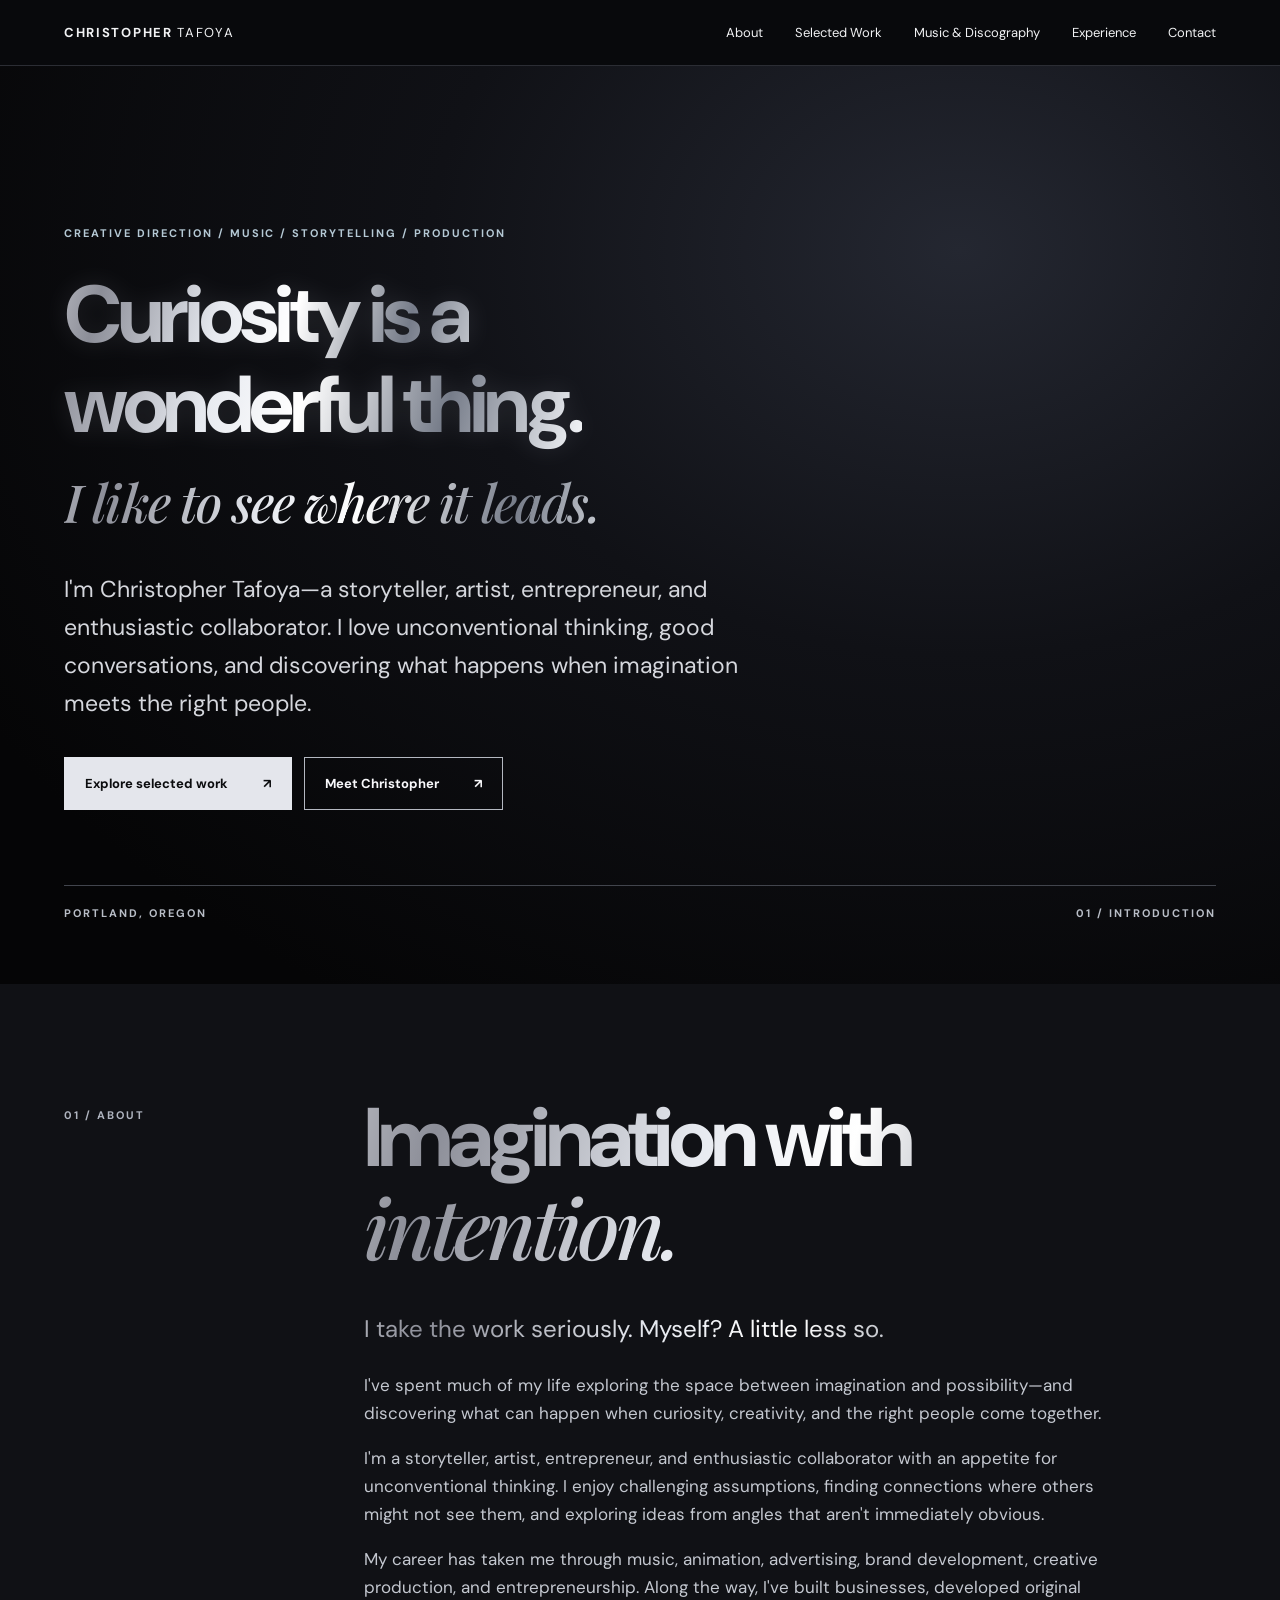
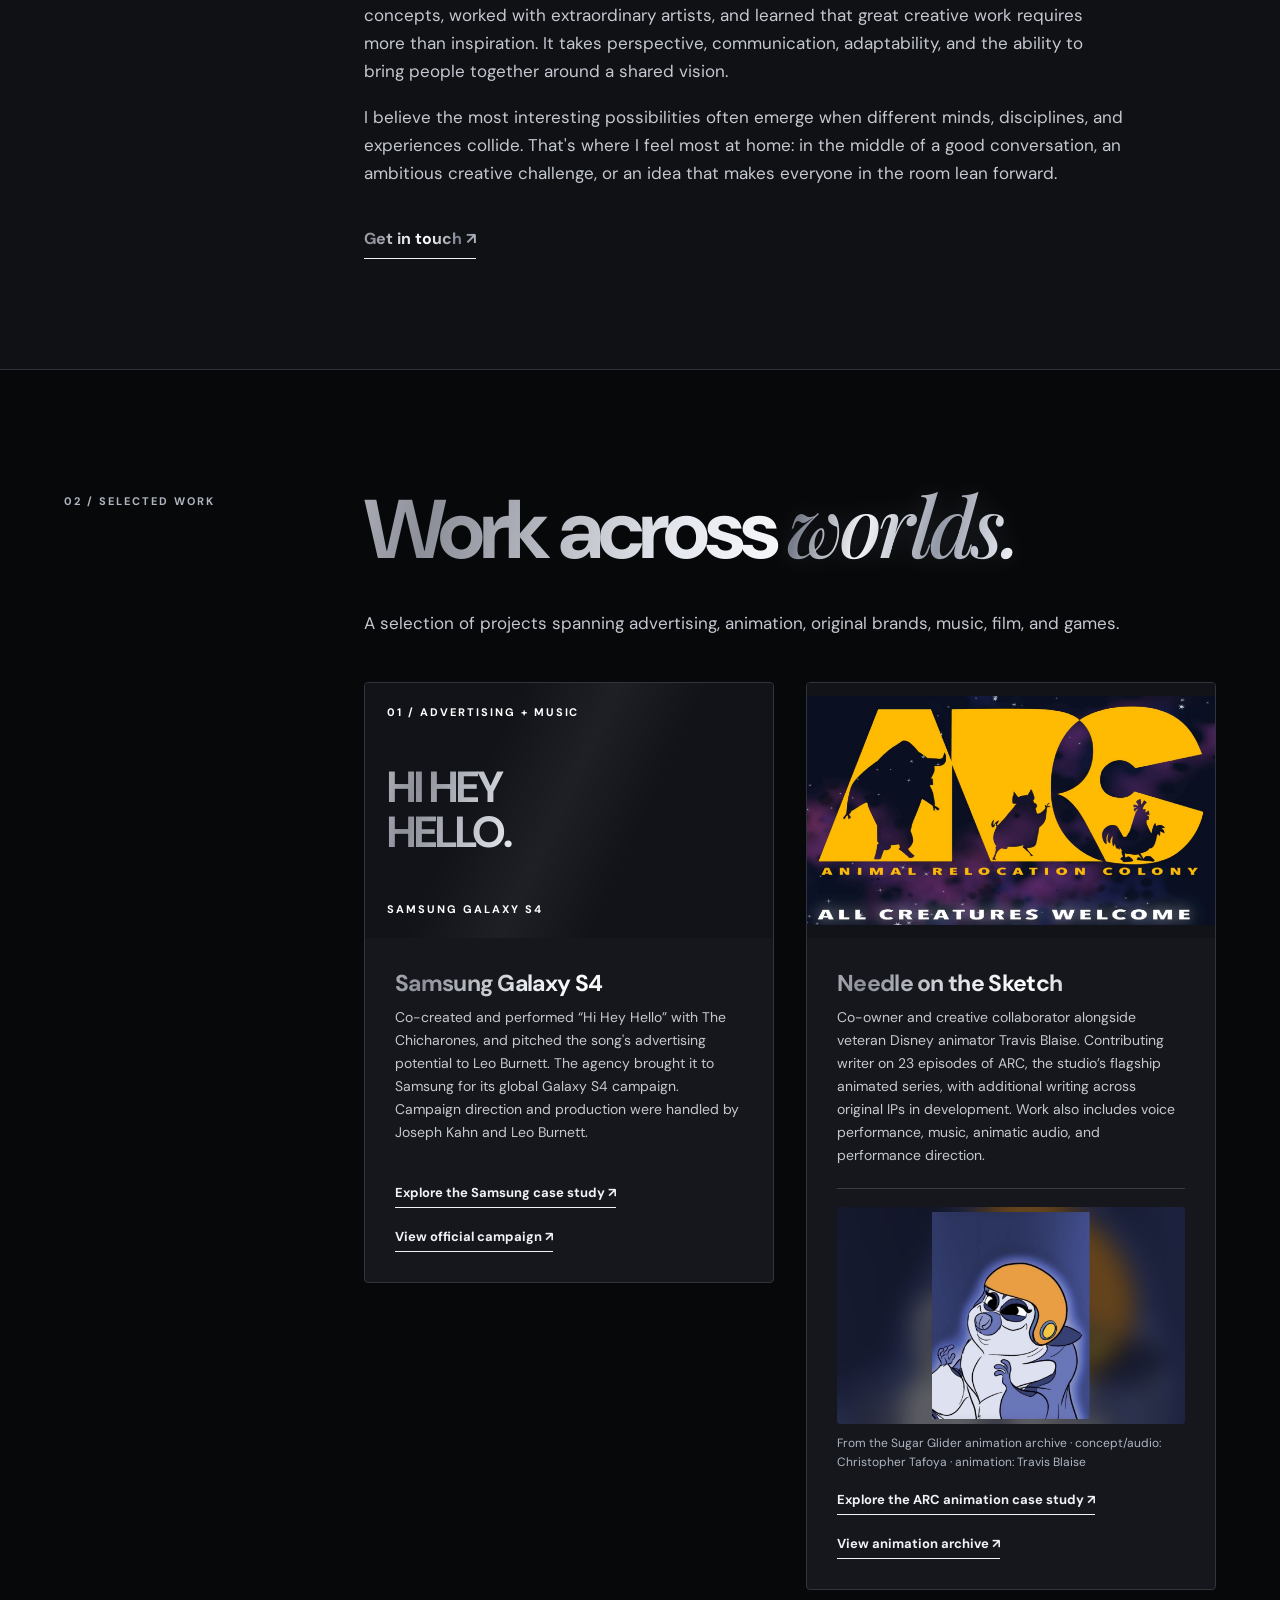
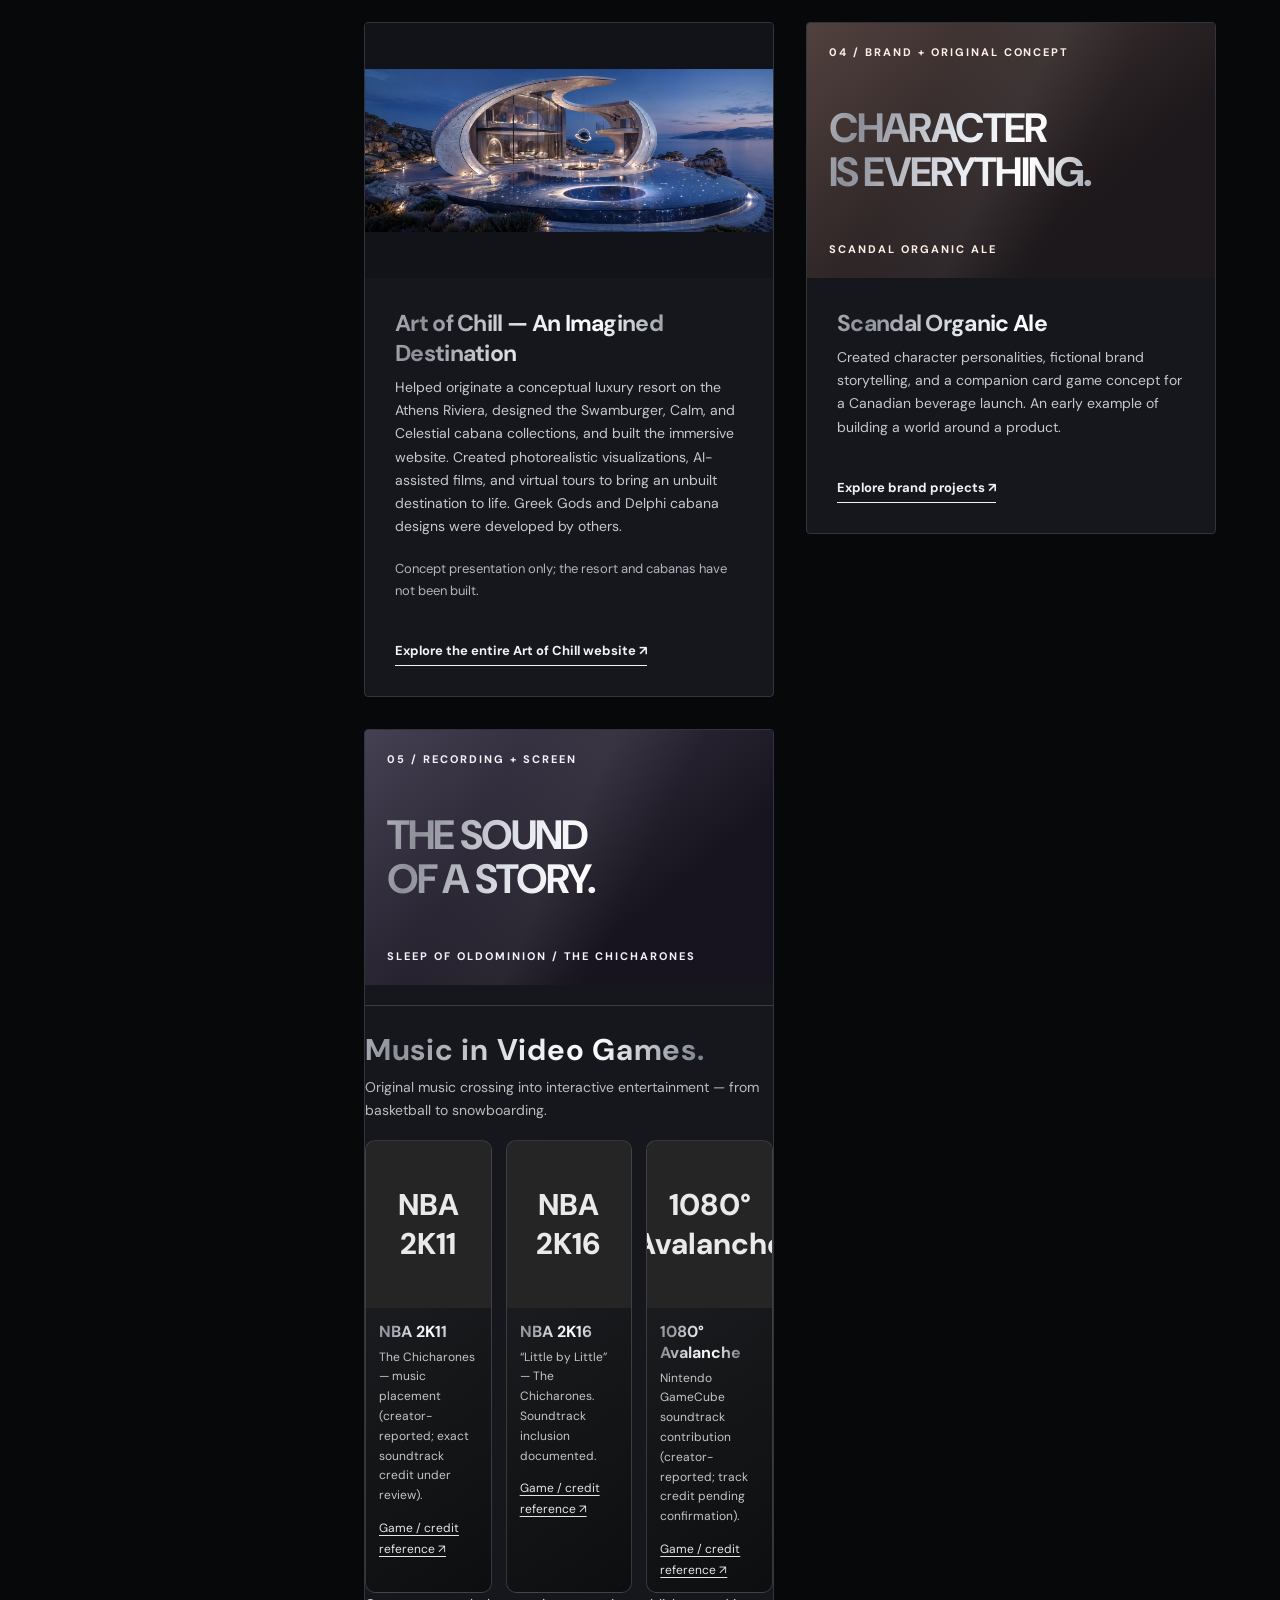
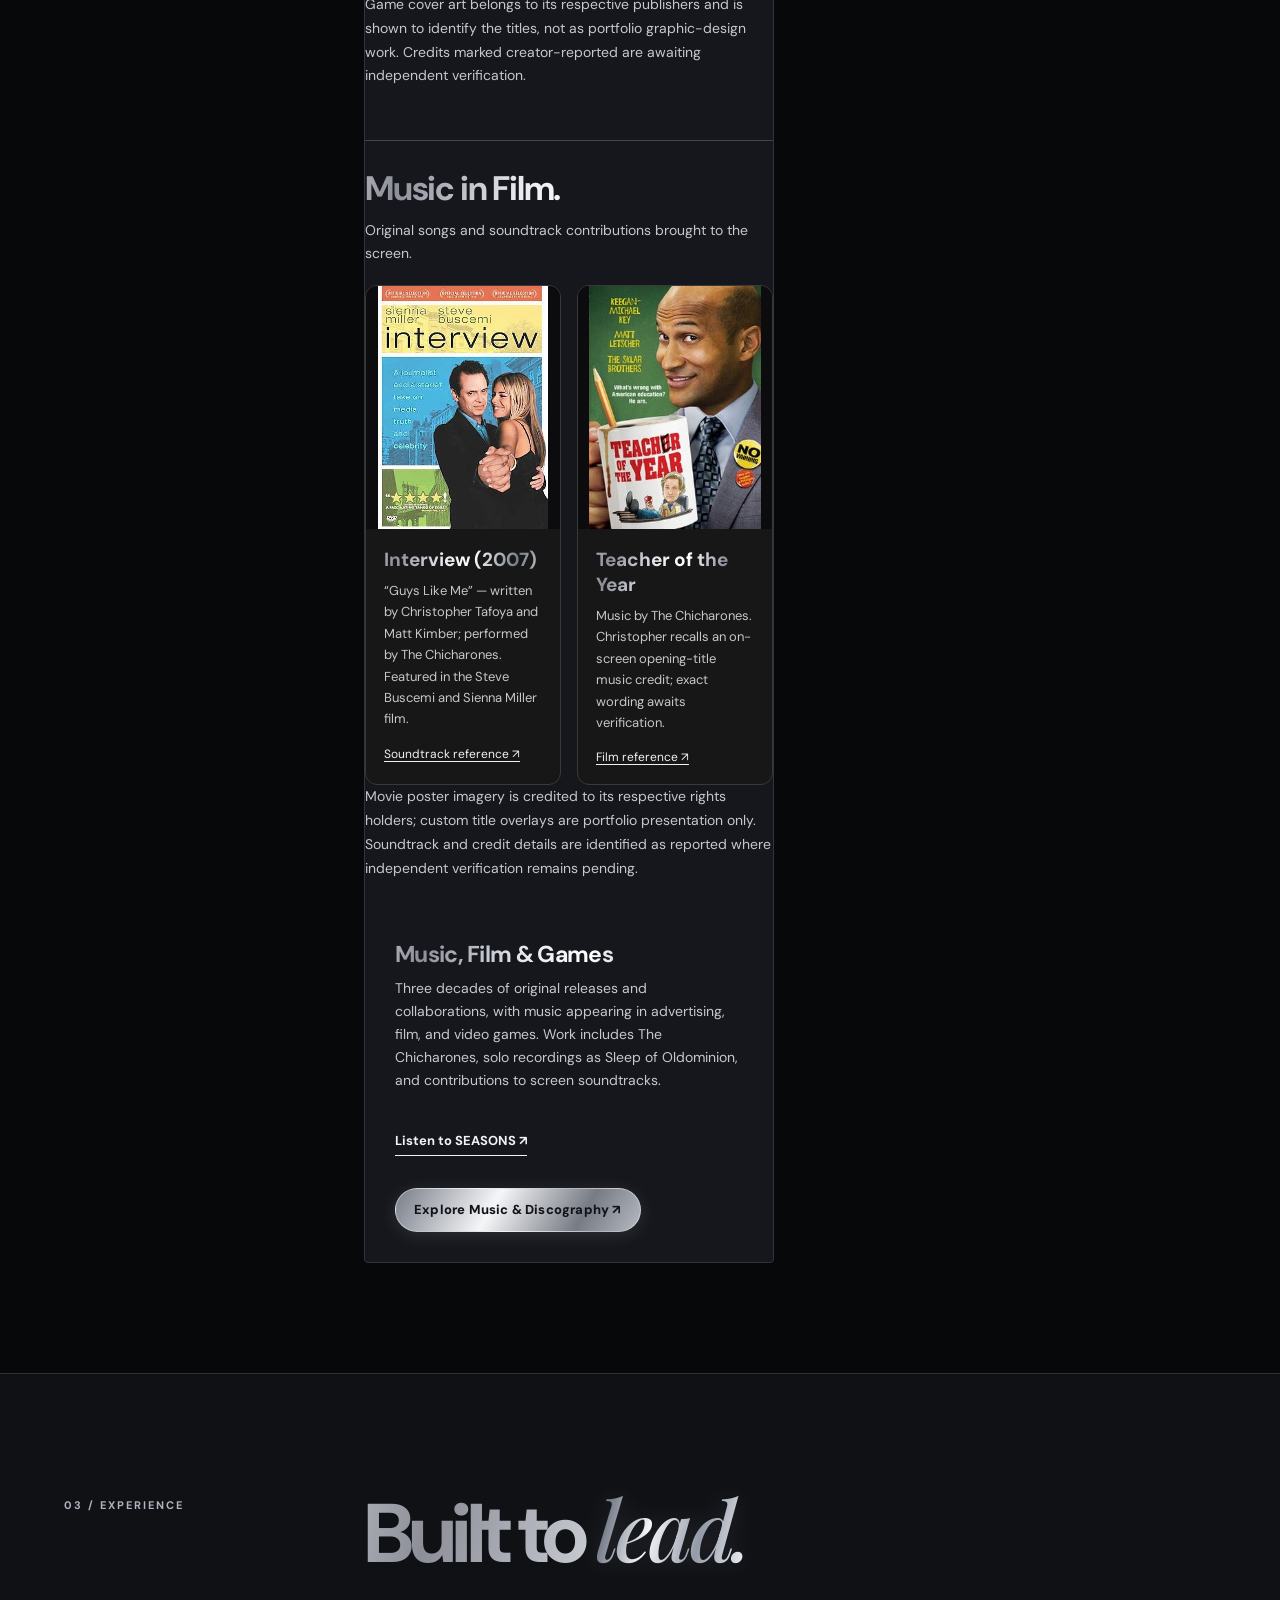
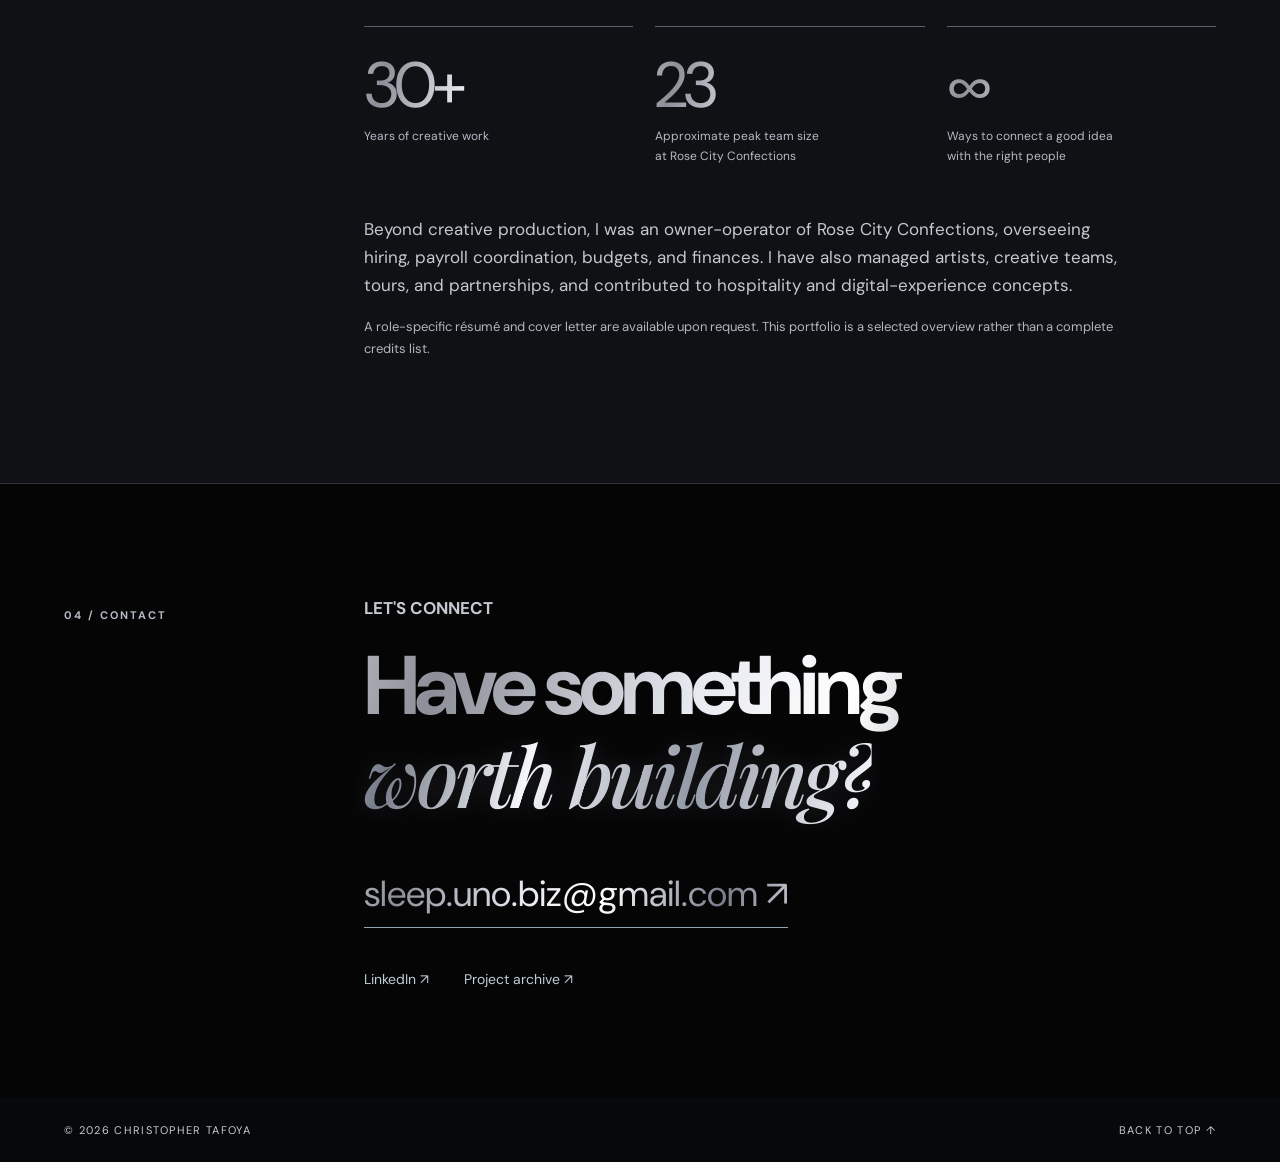
==== commit c58175bc: "Add files via upload" ====
--- a/index.html
+++ b/index.html
@@ -27,7 +27,7 @@
 }
 /* Keep paragraph copy, captions and buttons stable; shimmer applies only to display typography and prominent callouts. */
 @media(prefers-reduced-motion:reduce){.foil,.project-art strong,.section h2,.game-credits h4,.film-credits h4,.project-info h3,.hero h1 em,.section .lead,.game-card-body h5,.film-card-body h5,.film-title,.experience-grid .number,.section .text-link,.contact .email{background-position:48% center!important}}
-</style></head><body><header class="nav"><a class="wordmark" href="#home">CHRISTOPHER <span>TAFOYA</span></a><button aria-controls="links" aria-expanded="false" class="menu">MENU +</button><nav aria-label="Main navigation" id="links"><a href="#about">About</a><a href="#work">Selected Work</a><a href="music.html">Music &amp; Discography</a><a href="#experience">Experience</a><a href="#contact">Contact</a></nav></header><main><section class="hero" id="home"><div class="hero-inner"><p class="eyebrow">CREATIVE DIRECTION / MUSIC / STORYTELLING / PRODUCTION</p><h1><span class="foil" data-foil="">Curiosity is a</span><br/><span class="foil" data-foil="">wonderful thing.</span><br/><em>I like to see where it leads.</em></h1><p class="hero-copy">I'm Christopher Tafoya—a storyteller, artist, entrepreneur, and enthusiastic collaborator. I love unconventional thinking, good conversations, and discovering what happens when imagination meets the right people.</p><div class="actions"><a class="button primary" href="#work">Explore selected work <span>↗</span></a><a class="button secondary" href="#about">Meet Christopher <span>↗</span></a></div></div><div class="hero-index">PORTLAND, OREGON <span>01 / INTRODUCTION</span></div></section><section class="intro section" id="about"><div class="section-label">01 / ABOUT</div><div><h2>Imagination with <em>intention.</em></h2><p class="lead">I take the work seriously. Myself? A little less so.</p><p>I've spent much of my life exploring the space between imagination and possibility—and discovering what can happen when curiosity, creativity, and the right people come together.</p><p>I'm a storyteller, artist, entrepreneur, and enthusiastic collaborator with an appetite for unconventional thinking. I enjoy challenging assumptions, finding connections where others might not see them, and exploring ideas from angles that aren't immediately obvious.</p><p>My career has taken me through music, animation, advertising, brand development, creative production, and entrepreneurship. Along the way, I've built businesses, developed original concepts, worked with extraordinary artists, and learned that great creative work requires more than inspiration. It takes perspective, communication, adaptability, and the ability to bring people together around a shared vision.</p><p>I believe the most interesting possibilities often emerge when different minds, disciplines, and experiences collide. That's where I feel most at home: in the middle of a good conversation, an ambitious creative challenge, or an idea that makes everyone in the room lean forward.</p><a class="text-link" href="mailto:sleep.uno.biz@gmail.com?subject=Christopher%20Tafoya%20-%20Portfolio%20Inquiry">Get in touch ↗</a></div></section><section class="work section" id="work"><div class="section-label">02 / SELECTED WORK</div><div class="section-main"><h2>Work across <em class="foil" data-foil="">worlds.</em></h2><p class="section-intro">A selection of projects spanning advertising, animation, original brands, music, film, and games.</p><div class="projects"><article class="project"><div class="project-art samsung image-art"><img alt="Samsung official Galaxy S4 Hi Hey Hello campaign still" class="project-image" loading="lazy" onerror="this.style.display='none';this.closest('.image-art').classList.remove('has-loaded')" onload="this.closest('.image-art').classList.add('has-loaded')" src="https://img.global.news.samsung.com/global/wp-content/uploads/2013/05/015.jpg"/><span class="art-top">01 / ADVERTISING + MUSIC</span><strong>HI HEY<br/>HELLO<span class="dot">.</span></strong><span class="art-bottom">SAMSUNG GALAXY S4</span></div><div class="project-info"><div><h3>Samsung Galaxy S4</h3><p>Co-created and performed “Hi Hey Hello” with The Chicharones, and pitched the song's advertising potential to Leo Burnett. The agency brought it to Samsung for its global Galaxy S4 campaign. Campaign direction and production were handled by Joseph Kahn and Leo Burnett.</p></div><a class="project-link samsung-case-study-link" href="samsung.html">Explore the Samsung case study ↗</a><a class="project-link" href="https://news.samsung.com/global/hi-hey-hello-from-galaxy-s4" rel="noopener noreferrer" target="_blank">View official campaign ↗</a></div></article><article class="project"><div class="project-art animation image-art"><img alt="Original ARC animation backstory animatic frame" class="project-image" loading="lazy" onload="this.closest('.image-art').classList.add('has-loaded')" src="arc-frame.jpg"/><span class="art-top">02 / ANIMATION + STORY</span><strong>STORIES<br/>IN MOTION<span class="dot">.</span></strong><span class="art-bottom">NEEDLE ON THE SKETCH / ARC</span></div><div class="project-info"><div><h3>Needle on the Sketch</h3><p>Co-owner and creative collaborator alongside animator Travis Blaise. Work includes story development, voice performance, original music, animatic audio, and performance direction for animation projects.</p><div class="supporting-image"><img alt="Original animation artwork from Sugar Glider" loading="lazy" src="sugar-glider.jpg"/><span>From the Sugar Glider animation archive · concept/audio: Christopher Tafoya · animation: Travis Blaise</span></div></div><a class="project-link" href="https://drive.google.com/drive/folders/1v4U54T7NlgoM12WjKwA5BbtNVhnst9Gl" rel="noopener noreferrer" target="_blank">Explore animation archive ↗</a></div></article><article class="project"><div class="project-art image-art branding" style="background:radial-gradient(ellipse at 78% 22%,rgba(185,176,132,.30),transparent 45%),linear-gradient(135deg,#102a2c 0%,#14232b 48%,#090d13 100%);"><img alt="Moon Cabana, original Celestial collection concept visualization for Art of Chill" class="project-image" loading="lazy" onerror="this.style.display='none';this.closest('.image-art').classList.remove('has-loaded')" onload="this.closest('.image-art').classList.add('has-loaded')" src="moon-cabana.jpg"/><span class="art-top">03 / IMMERSIVE WEB + CONCEPT DESIGN</span><strong>ART OF<br/>CHILL<span class="dot">.</span></strong><span class="art-bottom">ATHENS RIVIERA / CONCEPTUAL RESORT</span></div><div class="project-info"><div><h3>Art of Chill — An Imagined Destination</h3><p>Helped originate a conceptual luxury resort on the Athens Riviera, designed the Swamburger, Calm, and Celestial cabana collections, and built the immersive website. Created photorealistic visualizations, AI-assisted films, and virtual tours to bring an unbuilt destination to life. Greek Gods and Delphi cabana designs were developed by others.</p><p class="small-note">Concept presentation only; the resort and cabanas have not been built.</p></div><a class="project-link" href="https://art-of-chill.magnanimous-5418.chatgpt.site/" rel="noopener noreferrer" target="_blank">Explore the entire Art of Chill website ↗</a></div></article><article class="project"><div class="project-art branding"><span class="art-top">04 / BRAND + ORIGINAL CONCEPT</span><strong>CHARACTER<br/>IS EVERYTHING<span class="dot">.</span></strong><span class="art-bottom">SCANDAL ORGANIC ALE</span></div><div class="project-info"><div><h3>Scandal Organic Ale</h3><p>Created character personalities, fictional brand storytelling, and a companion card game concept for a Canadian beverage launch. An early example of building a world around a product.</p></div><a class="project-link" href="https://drive.google.com/drive/folders/1Ewo2O_FjuNo6lvGlBPQH_TLKKXCk0-ko" rel="noopener noreferrer" target="_blank">Explore brand projects ↗</a></div></article><article class="project"><div class="project-art music"><span class="art-top">05 / RECORDING + SCREEN</span><strong>THE SOUND<br/>OF A STORY<span class="dot">.</span></strong><span class="art-bottom">SLEEP OF OLDOMINION / THE CHICHARONES</span></div><div class="game-credits"><h4>Music in Video Games<span class="dot">.</span></h4><p class="game-intro">Original music crossing into interactive entertainment — from basketball to snowboarding.</p><div class="game-grid"><div class="game-card"><div class="game-cover"><img alt="NBA 2K11 game cover, shown for identification only" loading="lazy" onerror="this.style.display='none';this.nextElementSibling.style.display='flex'" src="https://www.powerupgaming.ca/cdn/shop/products/81Tszr3fn8L._AC_SL1500.jpg?v=1702968884"/><span class="game-fallback">NBA 2K11</span></div><div class="game-card-body"><h5>NBA 2K11</h5><p>The Chicharones — music placement (creator-reported; exact soundtrack credit under review).</p><a href="https://www.mobygames.com/game/51197/nba-2k11/covers/" rel="noopener noreferrer" target="_blank">Game / credit reference ↗</a></div></div><div class="game-card"><div class="game-cover"><img alt="NBA 2K16 game cover, shown for identification only" loading="lazy" onerror="this.style.display='none';this.nextElementSibling.style.display='flex'" src="https://cdn.awsli.com.br/600x1000/53/53761/produto/13443297/28c6113c77.jpg"/><span class="game-fallback">NBA 2K16</span></div><div class="game-card-body"><h5>NBA 2K16</h5><p>“Little by Little” — The Chicharones. Soundtrack inclusion documented.</p><a href="https://www.gamespot.com/articles/nba-2k16s-biggest-soundtrack-ever-revealed/1100-6429182/" rel="noopener noreferrer" target="_blank">Game / credit reference ↗</a></div></div><div class="game-card"><div class="game-cover"><img alt="1080° Avalanche game cover, shown for identification only" loading="lazy" onerror="this.style.display='none';this.nextElementSibling.style.display='flex'" src="https://media.gamestop.com/i/gamestop/20017552/1080-Avalanche---GameCube?fmt=auto&amp;h=768&amp;w=768"/><span class="game-fallback">1080° Avalanche</span></div><div class="game-card-body"><h5>1080° Avalanche</h5><p>Nintendo GameCube soundtrack contribution (creator-reported; track credit pending confirmation).</p><a href="https://www.gamestop.com/video-games/retro-gaming/products/1080-avalanche---gamecube/20017552.html" rel="noopener noreferrer" target="_blank">Game / credit reference ↗</a></div></div></div><p class="game-credit-note">Game cover art belongs to its respective publishers and is shown to identify the titles, not as portfolio graphic-design work. Credits marked creator-reported are awaiting independent verification.</p></div><div aria-label="Music in Film" class="film-credits"><h4>Music in Film<span class="dot">.</span></h4><p class="film-intro">Original songs and soundtrack contributions brought to the screen.</p><div class="film-grid"><div class="film-card"><div class="film-poster"><img alt="Official Interview (2007) movie poster" class="film-art" loading="lazy" onerror="this.style.display='none'" src="interview-poster.jpg"/><span class="film-kicker">Feature film · 2007</span><strong class="film-title">INTERVIEW</strong></div><div class="film-card-body"><h5>Interview (2007)</h5><p>“Guys Like Me” — written by Christopher Tafoya and Matt Kimber; performed by The Chicharones. Featured in the Steve Buscemi and Sienna Miller film.</p><a href="https://www.ecartelera.com/peliculas/interview/banda-sonora/" rel="noopener noreferrer" target="_blank">Soundtrack reference ↗</a></div></div><div class="film-card"><div class="film-poster teacher"><img alt="Teacher of the Year film poster" class="film-art" loading="lazy" onerror="this.style.display='none'" src="teacher-of-the-year-poster.jpg"/><span class="film-kicker">Feature film · soundtrack</span><strong class="film-title">TEACHER<br/>OF THE YEAR</strong></div><div class="film-card-body"><h5>Teacher of the Year</h5><p>Music by The Chicharones. Christopher recalls an on-screen opening-title music credit; exact wording awaits verification.</p><a href="https://www.imdb.com/title/tt2076346/" rel="noopener noreferrer" target="_blank">Film reference ↗</a></div></div></div><p class="film-credit-note">Movie poster imagery is credited to its respective rights holders; custom title overlays are portfolio presentation only. Soundtrack and credit details are identified as reported where independent verification remains pending.</p></div><div class="project-info"><div><h3>Music, Film &amp; Games</h3><p>Three decades of original releases and collaborations, with music appearing in advertising, film, and video games. Work includes The Chicharones, solo recordings as Sleep of Oldominion, and contributions to screen soundtracks.</p></div><a class="project-link" href="https://sleepofoldominion.bandcamp.com/album/seasons" rel="noopener noreferrer" target="_blank">Listen to SEASONS ↗</a><a class="project-link discography-link" href="music.html">Explore Music &amp; Discography ↗</a></div></article></div></div></section><section class="experience section" id="experience"><div class="section-label">03 / EXPERIENCE</div><div><h2>Built to <em class="foil" data-foil="">lead.</em></h2><div class="experience-grid"><div><span class="number">30+</span><span class="metric">Years of creative work</span></div><div><span class="number">23</span><span class="metric">Approximate peak team size at Rose City Confections</span></div><div><span class="number">∞</span><span class="metric">Ways to connect a good idea with the right people</span></div></div><p>Beyond creative production, I was an owner-operator of Rose City Confections, overseeing hiring, payroll coordination, budgets, and finances. I have also managed artists, creative teams, tours, and partnerships, and contributed to hospitality and digital-experience concepts.</p><p class="small-note">A role-specific résumé and cover letter are available upon request. This portfolio is a selected overview rather than a complete credits list.</p></div></section><section class="contact section" id="contact"><div class="section-label">04 / CONTACT</div><div><p class="eyebrow">LET'S CONNECT</p><h2>Have something<br/><em class="foil" data-foil="">worth building?</em></h2><a class="email" href="mailto:sleep.uno.biz@gmail.com">sleep.uno.biz@gmail.com ↗</a><div class="contact-links"><a href="https://www.linkedin.com/in/christopher-tafoya-09bab435a" rel="noopener noreferrer" target="_blank">LinkedIn ↗</a><a href="https://drive.google.com/drive/folders/1iG2dSpx9E_xnGK8WQKe5XFzU4Nlze9GK" rel="noopener noreferrer" target="_blank">Project archive ↗</a></div></div></section></main><footer><span>© <span id="year">2026</span> CHRISTOPHER TAFOYA</span><a href="#home">BACK TO TOP ↑</a></footer>
+</style></head><body><header class="nav"><a class="wordmark" href="#home">CHRISTOPHER <span>TAFOYA</span></a><button aria-controls="links" aria-expanded="false" class="menu">MENU +</button><nav aria-label="Main navigation" id="links"><a href="#about">About</a><a href="#work">Selected Work</a><a href="music.html">Music &amp; Discography</a><a href="#experience">Experience</a><a href="#contact">Contact</a></nav></header><main><section class="hero" id="home"><div class="hero-inner"><p class="eyebrow">CREATIVE DIRECTION / MUSIC / STORYTELLING / PRODUCTION</p><h1><span class="foil" data-foil="">Curiosity is a</span><br/><span class="foil" data-foil="">wonderful thing.</span><br/><em>I like to see where it leads.</em></h1><p class="hero-copy">I'm Christopher Tafoya—a storyteller, artist, entrepreneur, and enthusiastic collaborator. I love unconventional thinking, good conversations, and discovering what happens when imagination meets the right people.</p><div class="actions"><a class="button primary" href="#work">Explore selected work <span>↗</span></a><a class="button secondary" href="#about">Meet Christopher <span>↗</span></a></div></div><div class="hero-index">PORTLAND, OREGON <span>01 / INTRODUCTION</span></div></section><section class="intro section" id="about"><div class="section-label">01 / ABOUT</div><div><h2>Imagination with <em>intention.</em></h2><p class="lead">I take the work seriously. Myself? A little less so.</p><p>I've spent much of my life exploring the space between imagination and possibility—and discovering what can happen when curiosity, creativity, and the right people come together.</p><p>I'm a storyteller, artist, entrepreneur, and enthusiastic collaborator with an appetite for unconventional thinking. I enjoy challenging assumptions, finding connections where others might not see them, and exploring ideas from angles that aren't immediately obvious.</p><p>My career has taken me through music, animation, advertising, brand development, creative production, and entrepreneurship. Along the way, I've built businesses, developed original concepts, worked with extraordinary artists, and learned that great creative work requires more than inspiration. It takes perspective, communication, adaptability, and the ability to bring people together around a shared vision.</p><p>I believe the most interesting possibilities often emerge when different minds, disciplines, and experiences collide. That's where I feel most at home: in the middle of a good conversation, an ambitious creative challenge, or an idea that makes everyone in the room lean forward.</p><a class="text-link" href="mailto:sleep.uno.biz@gmail.com?subject=Christopher%20Tafoya%20-%20Portfolio%20Inquiry">Get in touch ↗</a></div></section><section class="work section" id="work"><div class="section-label">02 / SELECTED WORK</div><div class="section-main"><h2>Work across <em class="foil" data-foil="">worlds.</em></h2><p class="section-intro">A selection of projects spanning advertising, animation, original brands, music, film, and games.</p><div class="projects"><article class="project"><div class="project-art samsung image-art"><img alt="Samsung official Galaxy S4 Hi Hey Hello campaign still" class="project-image" loading="lazy" onerror="this.style.display='none';this.closest('.image-art').classList.remove('has-loaded')" onload="this.closest('.image-art').classList.add('has-loaded')" src="https://img.global.news.samsung.com/global/wp-content/uploads/2013/05/015.jpg"/><span class="art-top">01 / ADVERTISING + MUSIC</span><strong>HI HEY<br/>HELLO<span class="dot">.</span></strong><span class="art-bottom">SAMSUNG GALAXY S4</span></div><div class="project-info"><div><h3>Samsung Galaxy S4</h3><p>Co-created and performed “Hi Hey Hello” with The Chicharones, and pitched the song's advertising potential to Leo Burnett. The agency brought it to Samsung for its global Galaxy S4 campaign. Campaign direction and production were handled by Joseph Kahn and Leo Burnett.</p></div><a class="project-link samsung-case-study-link" href="samsung.html">Explore the Samsung case study ↗</a><a class="project-link" href="https://news.samsung.com/global/hi-hey-hello-from-galaxy-s4" rel="noopener noreferrer" target="_blank">View official campaign ↗</a></div></article><article class="project"><div class="project-art animation image-art"><img alt="Original ARC animation backstory animatic frame" class="project-image" loading="lazy" onload="this.closest('.image-art').classList.add('has-loaded')" src="arc-frame.jpg"/><span class="art-top">02 / ANIMATION + STORY</span><strong>STORIES<br/>IN MOTION<span class="dot">.</span></strong><span class="art-bottom">NEEDLE ON THE SKETCH / ARC</span></div><div class="project-info"><div><h3>Needle on the Sketch</h3><p>Co-owner and creative collaborator alongside veteran Disney animator Travis Blaise. Contributing writer on 23 episodes of ARC, the studio’s flagship animated series, with additional writing across original IPs in development. Work also includes voice performance, music, animatic audio, and performance direction.</p><div class="supporting-image"><img alt="Original animation artwork from Sugar Glider" loading="lazy" src="sugar-glider.jpg"/><span>From the Sugar Glider animation archive · concept/audio: Christopher Tafoya · animation: Travis Blaise</span></div></div><a class="project-link" href="needle.html">Explore the ARC animation case study ↗</a><a class="project-link" href="https://drive.google.com/drive/folders/1v4U54T7NlgoM12WjKwA5BbtNVhnst9Gl" rel="noopener noreferrer" target="_blank">View animation archive ↗</a></div></article><article class="project"><div class="project-art image-art branding" style="background:radial-gradient(ellipse at 78% 22%,rgba(185,176,132,.30),transparent 45%),linear-gradient(135deg,#102a2c 0%,#14232b 48%,#090d13 100%);"><img alt="Moon Cabana, original Celestial collection concept visualization for Art of Chill" class="project-image" loading="lazy" onerror="this.style.display='none';this.closest('.image-art').classList.remove('has-loaded')" onload="this.closest('.image-art').classList.add('has-loaded')" src="moon-cabana.jpg"/><span class="art-top">03 / IMMERSIVE WEB + CONCEPT DESIGN</span><strong>ART OF<br/>CHILL<span class="dot">.</span></strong><span class="art-bottom">ATHENS RIVIERA / CONCEPTUAL RESORT</span></div><div class="project-info"><div><h3>Art of Chill — An Imagined Destination</h3><p>Helped originate a conceptual luxury resort on the Athens Riviera, designed the Swamburger, Calm, and Celestial cabana collections, and built the immersive website. Created photorealistic visualizations, AI-assisted films, and virtual tours to bring an unbuilt destination to life. Greek Gods and Delphi cabana designs were developed by others.</p><p class="small-note">Concept presentation only; the resort and cabanas have not been built.</p></div><a class="project-link" href="https://art-of-chill.magnanimous-5418.chatgpt.site/" rel="noopener noreferrer" target="_blank">Explore the entire Art of Chill website ↗</a></div></article><article class="project"><div class="project-art branding"><span class="art-top">04 / BRAND + ORIGINAL CONCEPT</span><strong>CHARACTER<br/>IS EVERYTHING<span class="dot">.</span></strong><span class="art-bottom">SCANDAL ORGANIC ALE</span></div><div class="project-info"><div><h3>Scandal Organic Ale</h3><p>Created character personalities, fictional brand storytelling, and a companion card game concept for a Canadian beverage launch. An early example of building a world around a product.</p></div><a class="project-link" href="https://drive.google.com/drive/folders/1Ewo2O_FjuNo6lvGlBPQH_TLKKXCk0-ko" rel="noopener noreferrer" target="_blank">Explore brand projects ↗</a></div></article><article class="project"><div class="project-art music"><span class="art-top">05 / RECORDING + SCREEN</span><strong>THE SOUND<br/>OF A STORY<span class="dot">.</span></strong><span class="art-bottom">SLEEP OF OLDOMINION / THE CHICHARONES</span></div><div class="game-credits"><h4>Music in Video Games<span class="dot">.</span></h4><p class="game-intro">Original music crossing into interactive entertainment — from basketball to snowboarding.</p><div class="game-grid"><div class="game-card"><div class="game-cover"><img alt="NBA 2K11 game cover, shown for identification only" loading="lazy" onerror="this.style.display='none';this.nextElementSibling.style.display='flex'" src="https://www.powerupgaming.ca/cdn/shop/products/81Tszr3fn8L._AC_SL1500.jpg?v=1702968884"/><span class="game-fallback">NBA 2K11</span></div><div class="game-card-body"><h5>NBA 2K11</h5><p>The Chicharones — music placement (creator-reported; exact soundtrack credit under review).</p><a href="https://www.mobygames.com/game/51197/nba-2k11/covers/" rel="noopener noreferrer" target="_blank">Game / credit reference ↗</a></div></div><div class="game-card"><div class="game-cover"><img alt="NBA 2K16 game cover, shown for identification only" loading="lazy" onerror="this.style.display='none';this.nextElementSibling.style.display='flex'" src="https://cdn.awsli.com.br/600x1000/53/53761/produto/13443297/28c6113c77.jpg"/><span class="game-fallback">NBA 2K16</span></div><div class="game-card-body"><h5>NBA 2K16</h5><p>“Little by Little” — The Chicharones. Soundtrack inclusion documented.</p><a href="https://www.gamespot.com/articles/nba-2k16s-biggest-soundtrack-ever-revealed/1100-6429182/" rel="noopener noreferrer" target="_blank">Game / credit reference ↗</a></div></div><div class="game-card"><div class="game-cover"><img alt="1080° Avalanche game cover, shown for identification only" loading="lazy" onerror="this.style.display='none';this.nextElementSibling.style.display='flex'" src="https://media.gamestop.com/i/gamestop/20017552/1080-Avalanche---GameCube?fmt=auto&amp;h=768&amp;w=768"/><span class="game-fallback">1080° Avalanche</span></div><div class="game-card-body"><h5>1080° Avalanche</h5><p>Nintendo GameCube soundtrack contribution (creator-reported; track credit pending confirmation).</p><a href="https://www.gamestop.com/video-games/retro-gaming/products/1080-avalanche---gamecube/20017552.html" rel="noopener noreferrer" target="_blank">Game / credit reference ↗</a></div></div></div><p class="game-credit-note">Game cover art belongs to its respective publishers and is shown to identify the titles, not as portfolio graphic-design work. Credits marked creator-reported are awaiting independent verification.</p></div><div aria-label="Music in Film" class="film-credits"><h4>Music in Film<span class="dot">.</span></h4><p class="film-intro">Original songs and soundtrack contributions brought to the screen.</p><div class="film-grid"><div class="film-card"><div class="film-poster"><img alt="Official Interview (2007) movie poster" class="film-art" loading="lazy" onerror="this.style.display='none'" src="interview-poster.jpg"/><span class="film-kicker">Feature film · 2007</span><strong class="film-title">INTERVIEW</strong></div><div class="film-card-body"><h5>Interview (2007)</h5><p>“Guys Like Me” — written by Christopher Tafoya and Matt Kimber; performed by The Chicharones. Featured in the Steve Buscemi and Sienna Miller film.</p><a href="https://www.ecartelera.com/peliculas/interview/banda-sonora/" rel="noopener noreferrer" target="_blank">Soundtrack reference ↗</a></div></div><div class="film-card"><div class="film-poster teacher"><img alt="Teacher of the Year film poster" class="film-art" loading="lazy" onerror="this.style.display='none'" src="teacher-of-the-year-poster.jpg"/><span class="film-kicker">Feature film · soundtrack</span><strong class="film-title">TEACHER<br/>OF THE YEAR</strong></div><div class="film-card-body"><h5>Teacher of the Year</h5><p>Music by The Chicharones. Christopher recalls an on-screen opening-title music credit; exact wording awaits verification.</p><a href="https://www.imdb.com/title/tt2076346/" rel="noopener noreferrer" target="_blank">Film reference ↗</a></div></div></div><p class="film-credit-note">Movie poster imagery is credited to its respective rights holders; custom title overlays are portfolio presentation only. Soundtrack and credit details are identified as reported where independent verification remains pending.</p></div><div class="project-info"><div><h3>Music, Film &amp; Games</h3><p>Three decades of original releases and collaborations, with music appearing in advertising, film, and video games. Work includes The Chicharones, solo recordings as Sleep of Oldominion, and contributions to screen soundtracks.</p></div><a class="project-link" href="https://sleepofoldominion.bandcamp.com/album/seasons" rel="noopener noreferrer" target="_blank">Listen to SEASONS ↗</a><a class="project-link discography-link" href="music.html">Explore Music &amp; Discography ↗</a></div></article></div></div></section><section class="experience section" id="experience"><div class="section-label">03 / EXPERIENCE</div><div><h2>Built to <em class="foil" data-foil="">lead.</em></h2><div class="experience-grid"><div><span class="number">30+</span><span class="metric">Years of creative work</span></div><div><span class="number">23</span><span class="metric">Approximate peak team size at Rose City Confections</span></div><div><span class="number">∞</span><span class="metric">Ways to connect a good idea with the right people</span></div></div><p>Beyond creative production, I was an owner-operator of Rose City Confections, overseeing hiring, payroll coordination, budgets, and finances. I have also managed artists, creative teams, tours, and partnerships, and contributed to hospitality and digital-experience concepts.</p><p class="small-note">A role-specific résumé and cover letter are available upon request. This portfolio is a selected overview rather than a complete credits list.</p></div></section><section class="contact section" id="contact"><div class="section-label">04 / CONTACT</div><div><p class="eyebrow">LET'S CONNECT</p><h2>Have something<br/><em class="foil" data-foil="">worth building?</em></h2><a class="email" href="mailto:sleep.uno.biz@gmail.com">sleep.uno.biz@gmail.com ↗</a><div class="contact-links"><a href="https://www.linkedin.com/in/christopher-tafoya-09bab435a" rel="noopener noreferrer" target="_blank">LinkedIn ↗</a><a href="https://drive.google.com/drive/folders/1iG2dSpx9E_xnGK8WQKe5XFzU4Nlze9GK" rel="noopener noreferrer" target="_blank">Project archive ↗</a></div></div></section></main><footer><span>© <span id="year">2026</span> CHRISTOPHER TAFOYA</span><a href="#home">BACK TO TOP ↑</a></footer>
 <script src="script.js"></script><script id="sitewide-music-shimmer-script">
 (()=>{
   const targets=document.querySelectorAll('.foil,.project-art strong,.section h2,.game-credits h4,.film-credits h4,.project-info h3,.hero h1 em,.section .lead,.game-card-body h5,.film-card-body h5,.film-title,.experience-grid .number,.section .text-link,.contact .email');
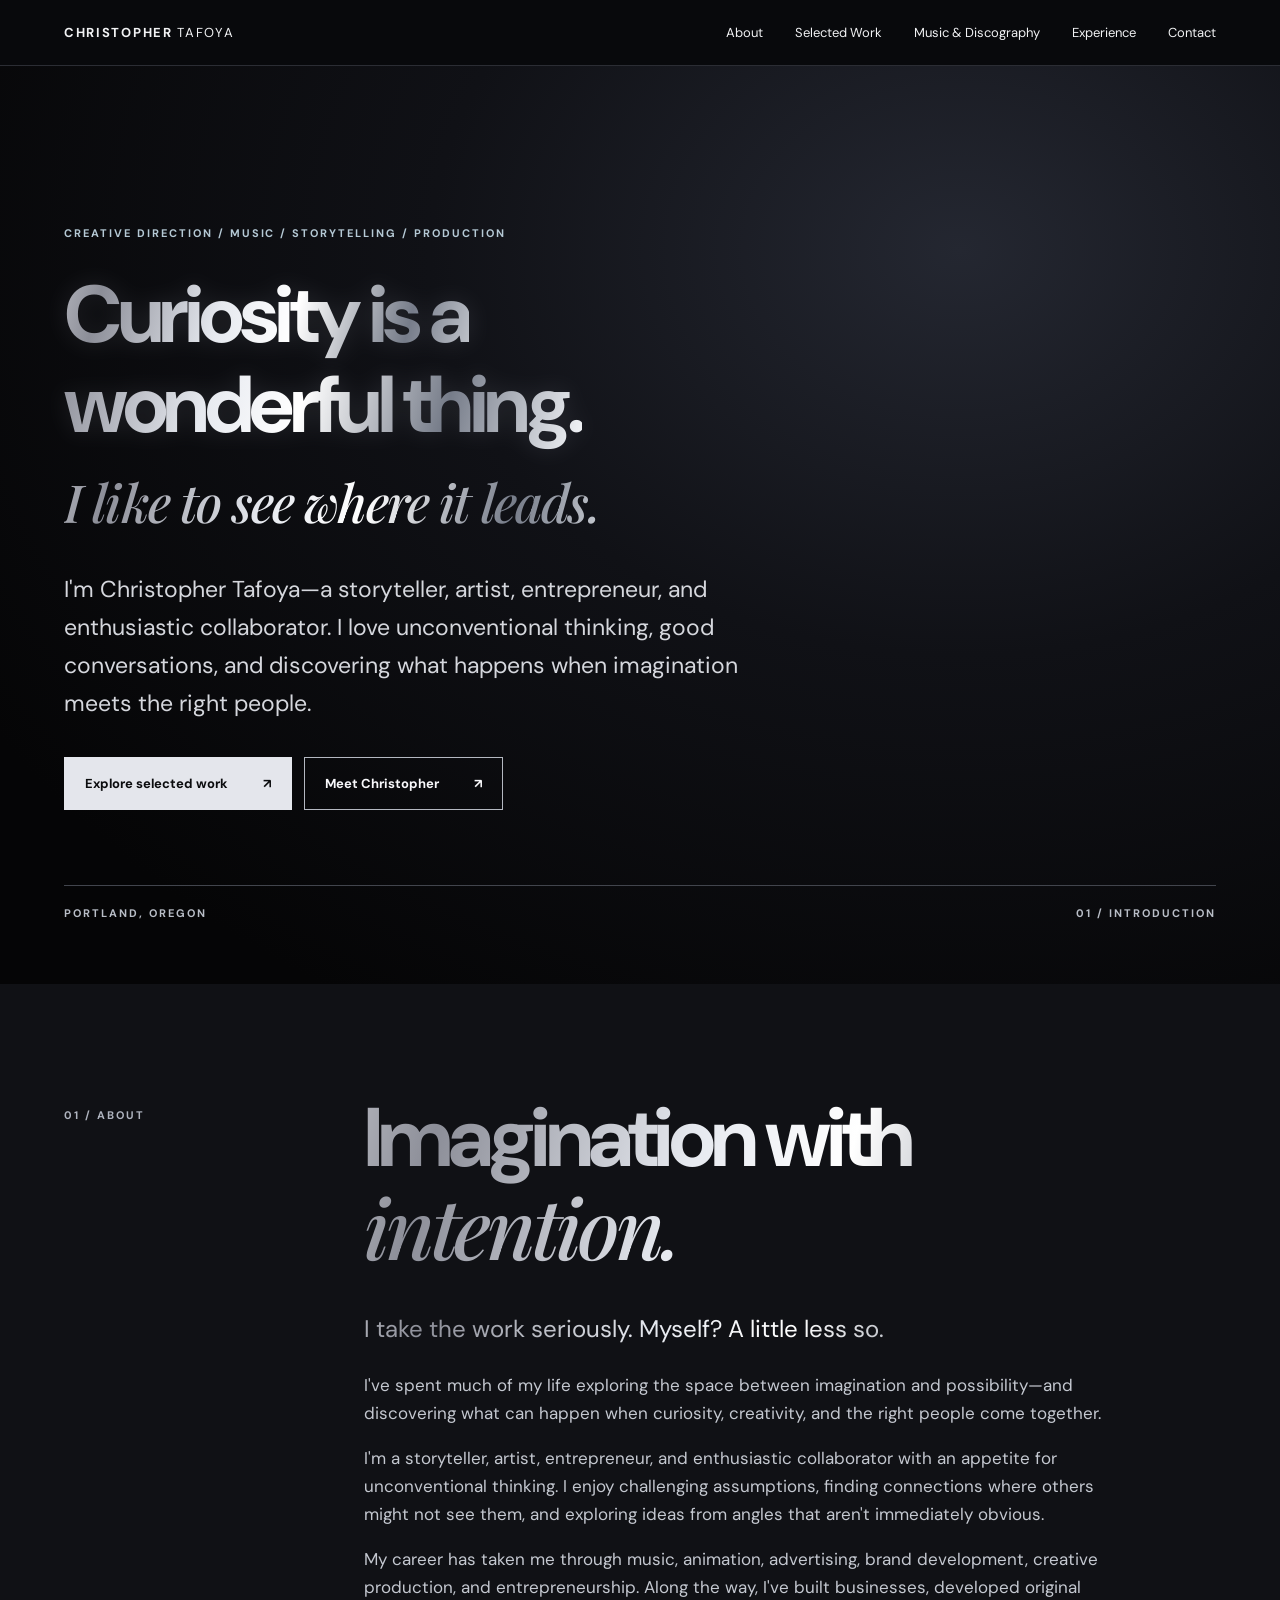
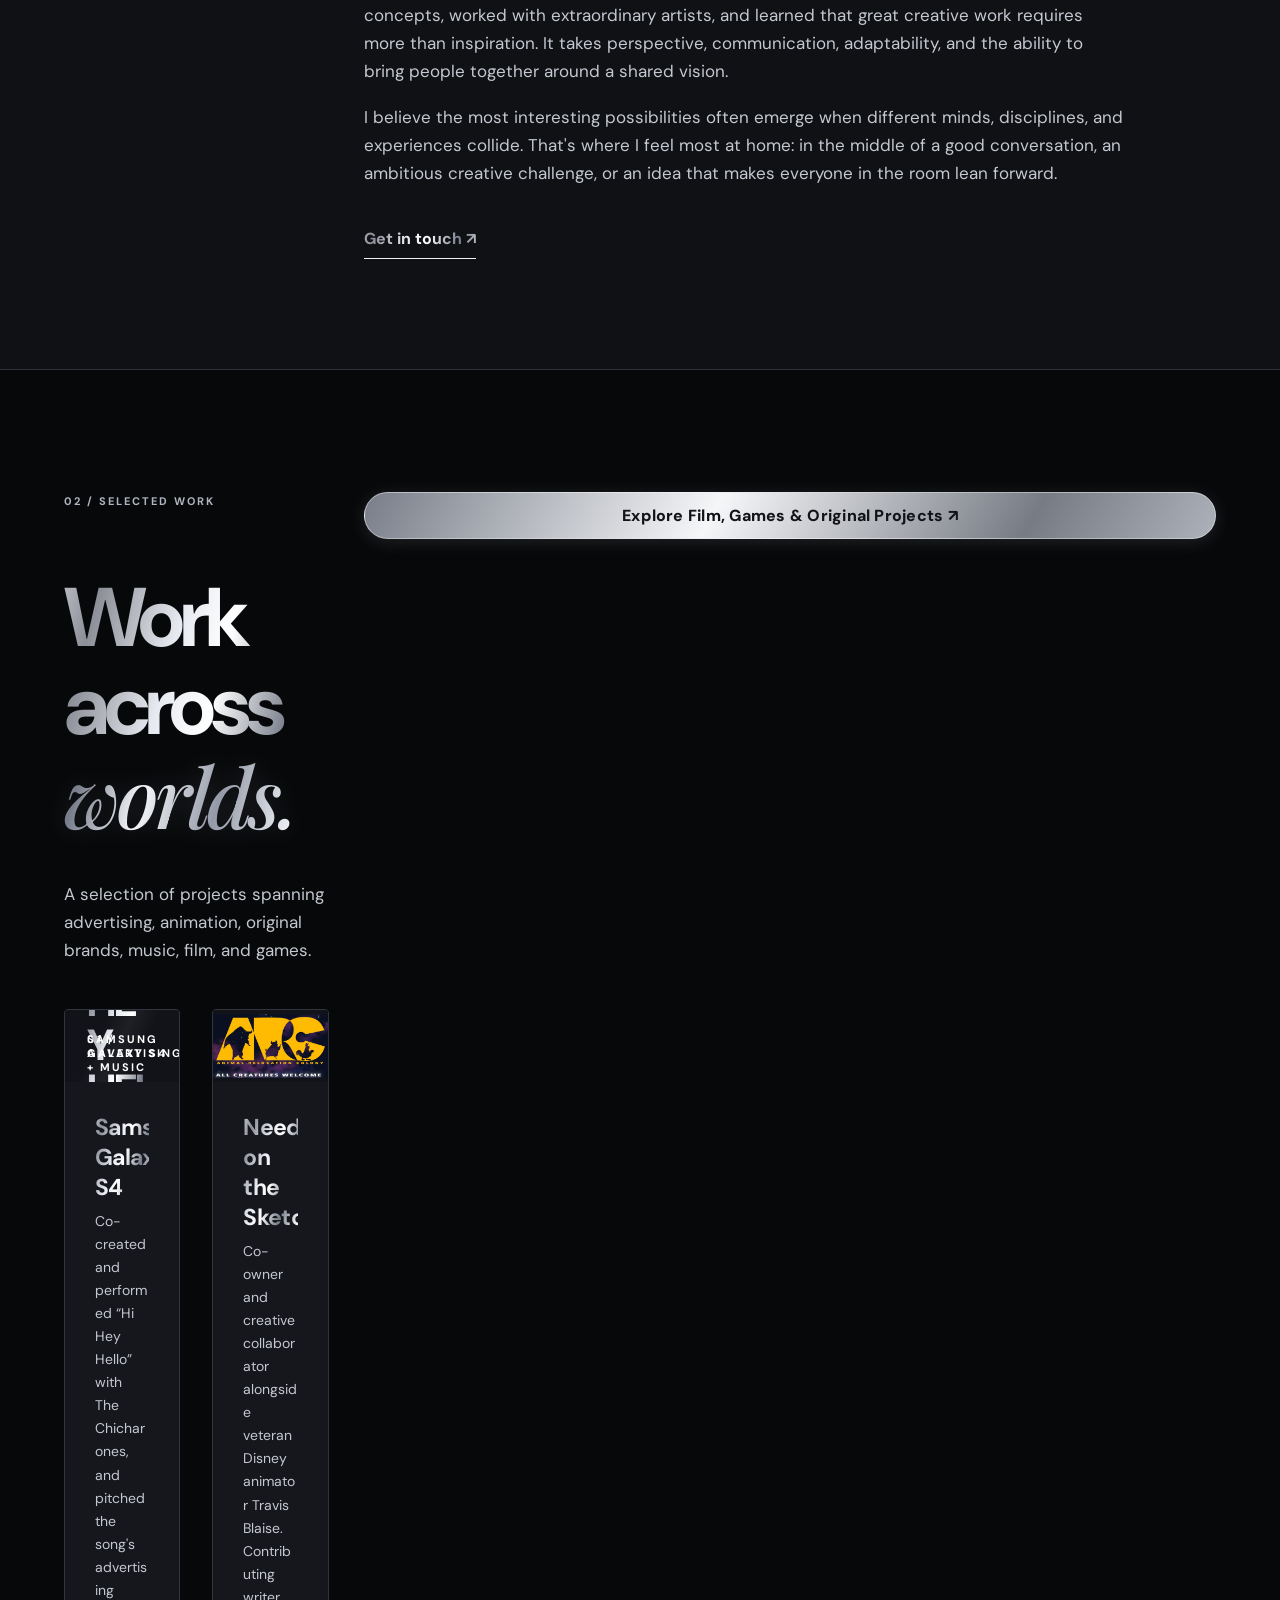
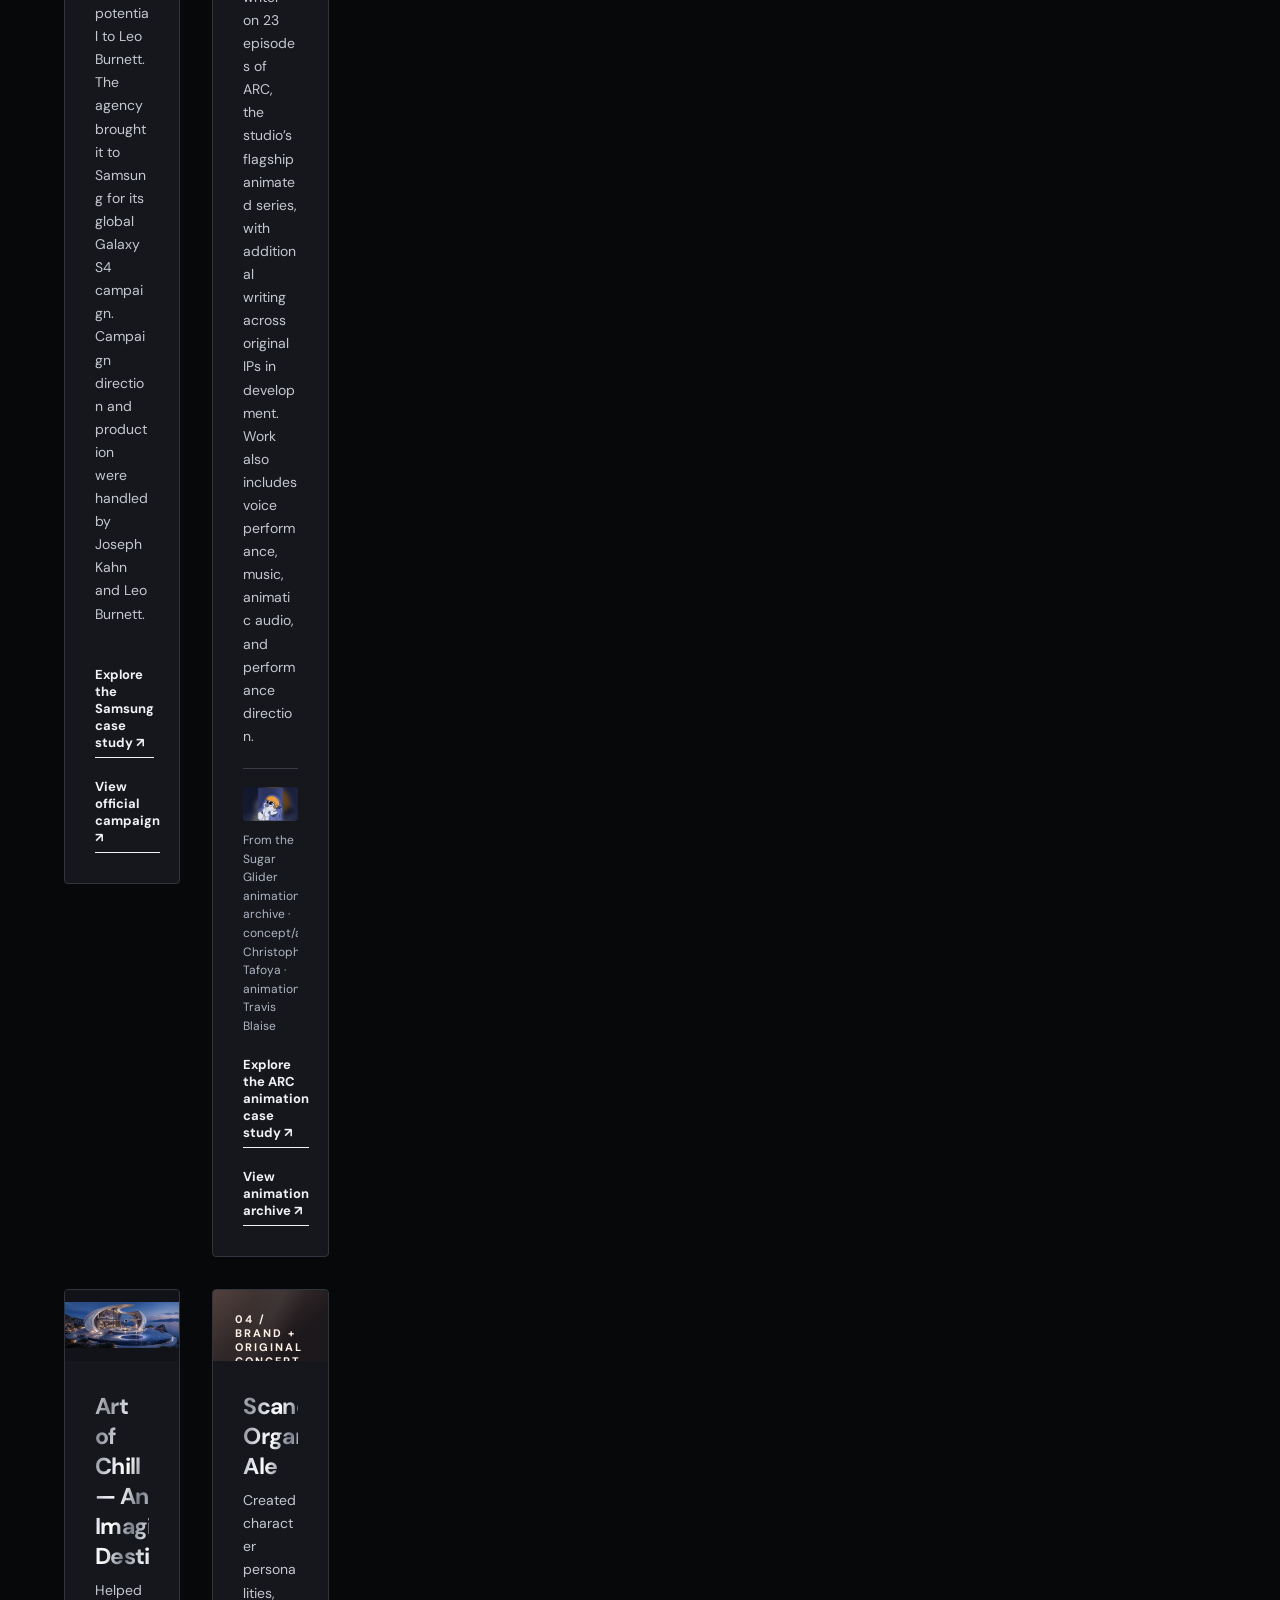
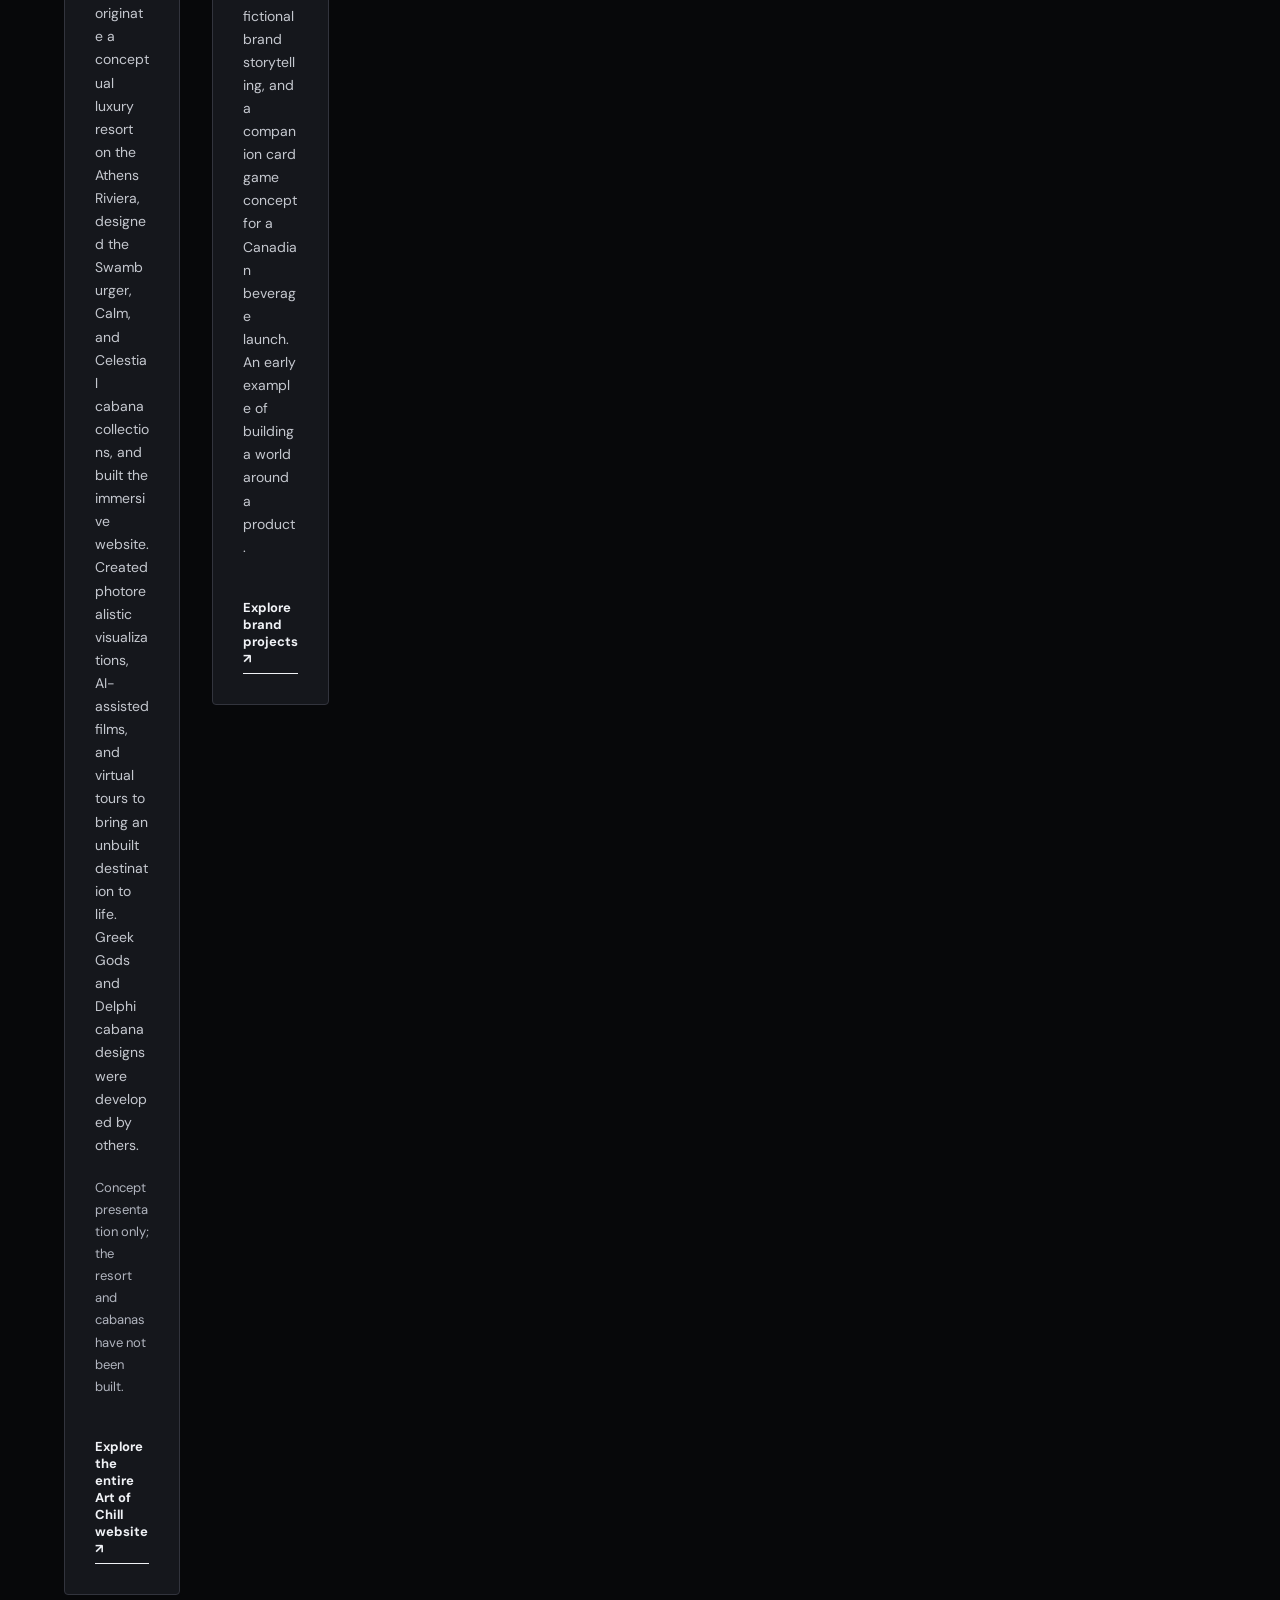
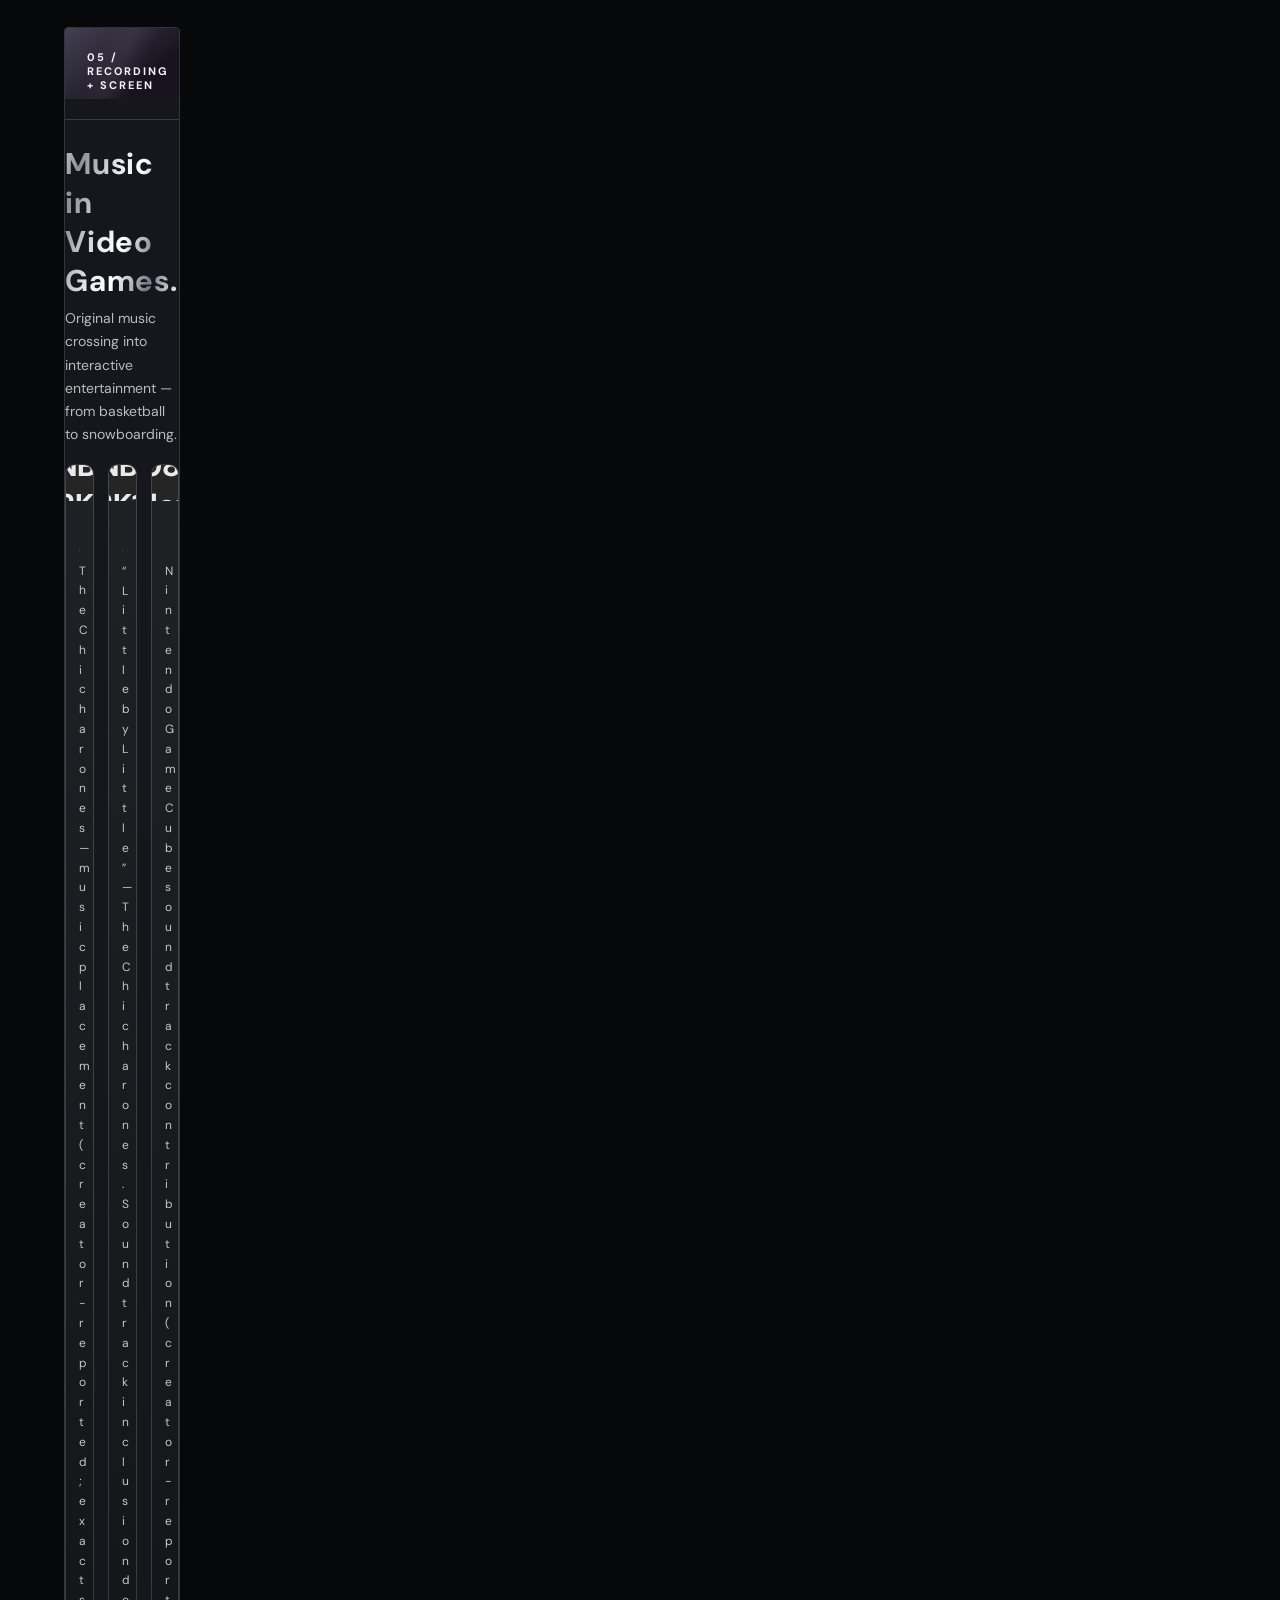
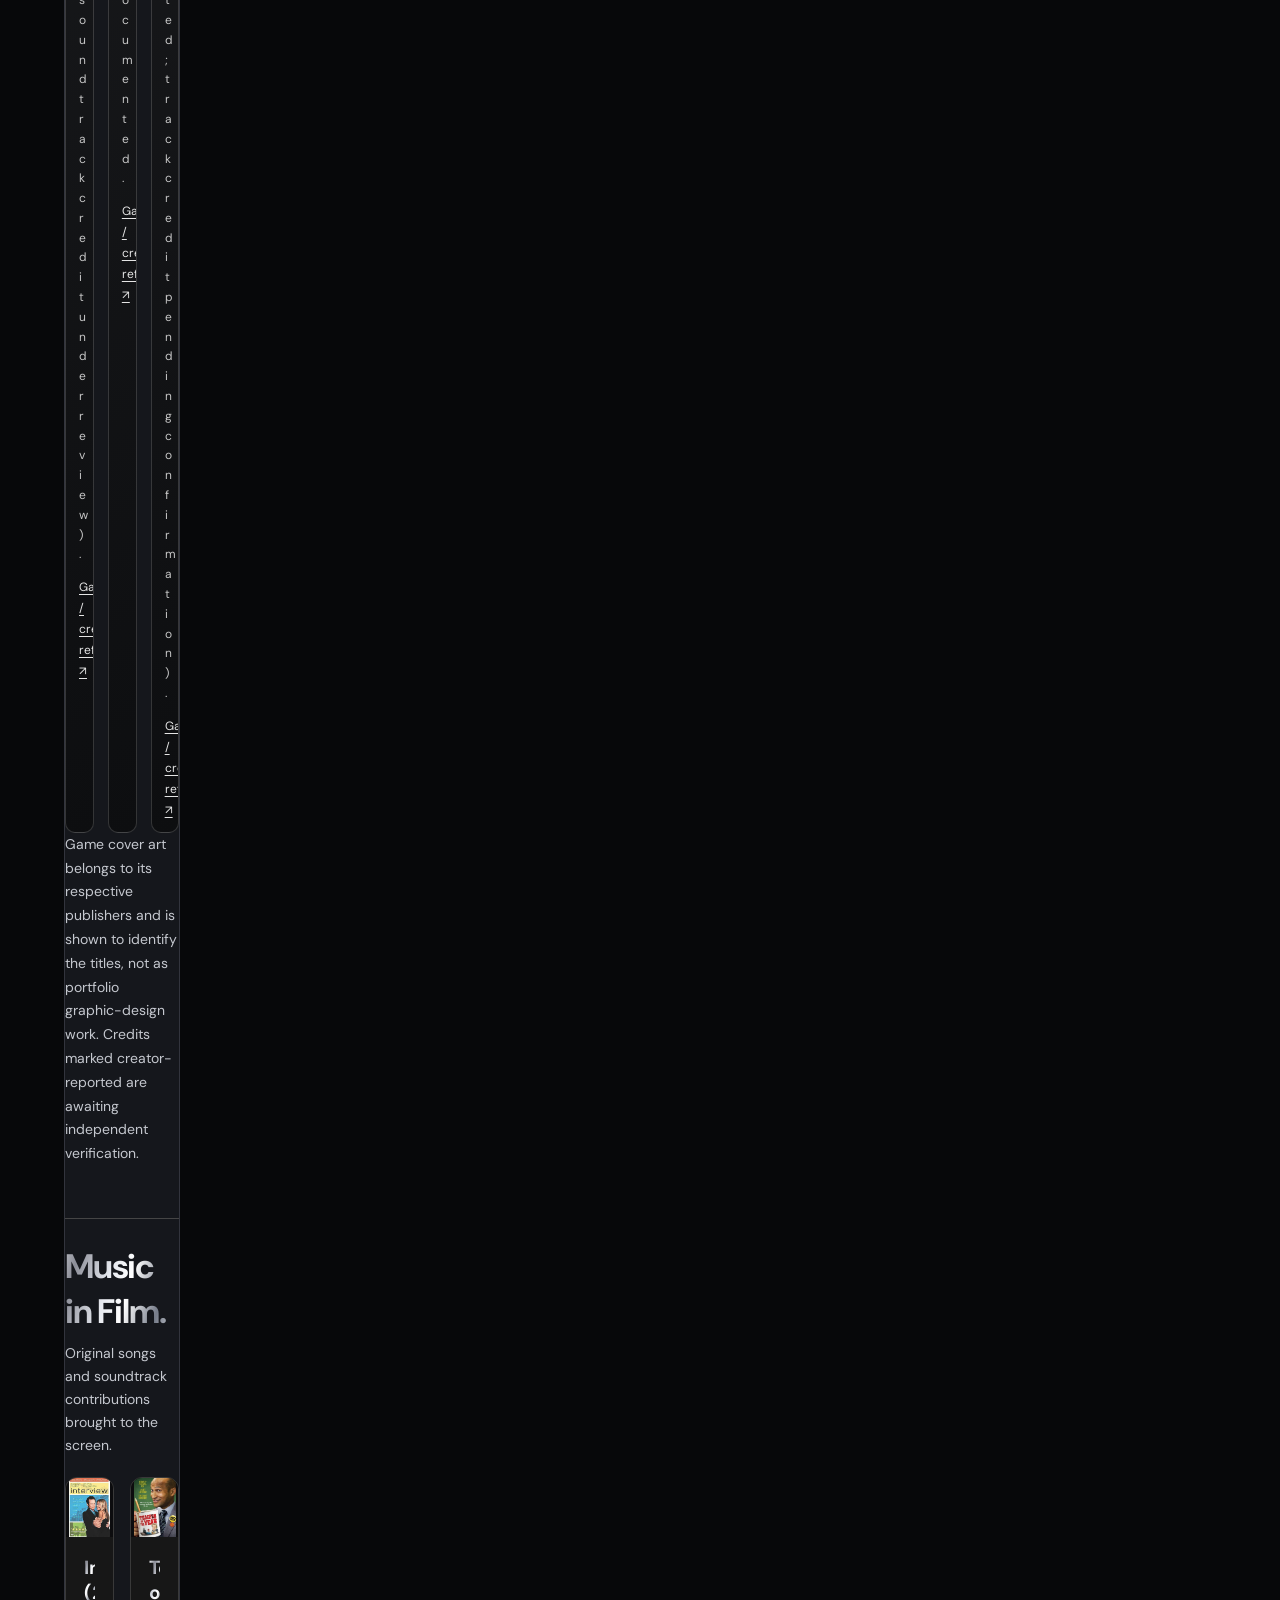
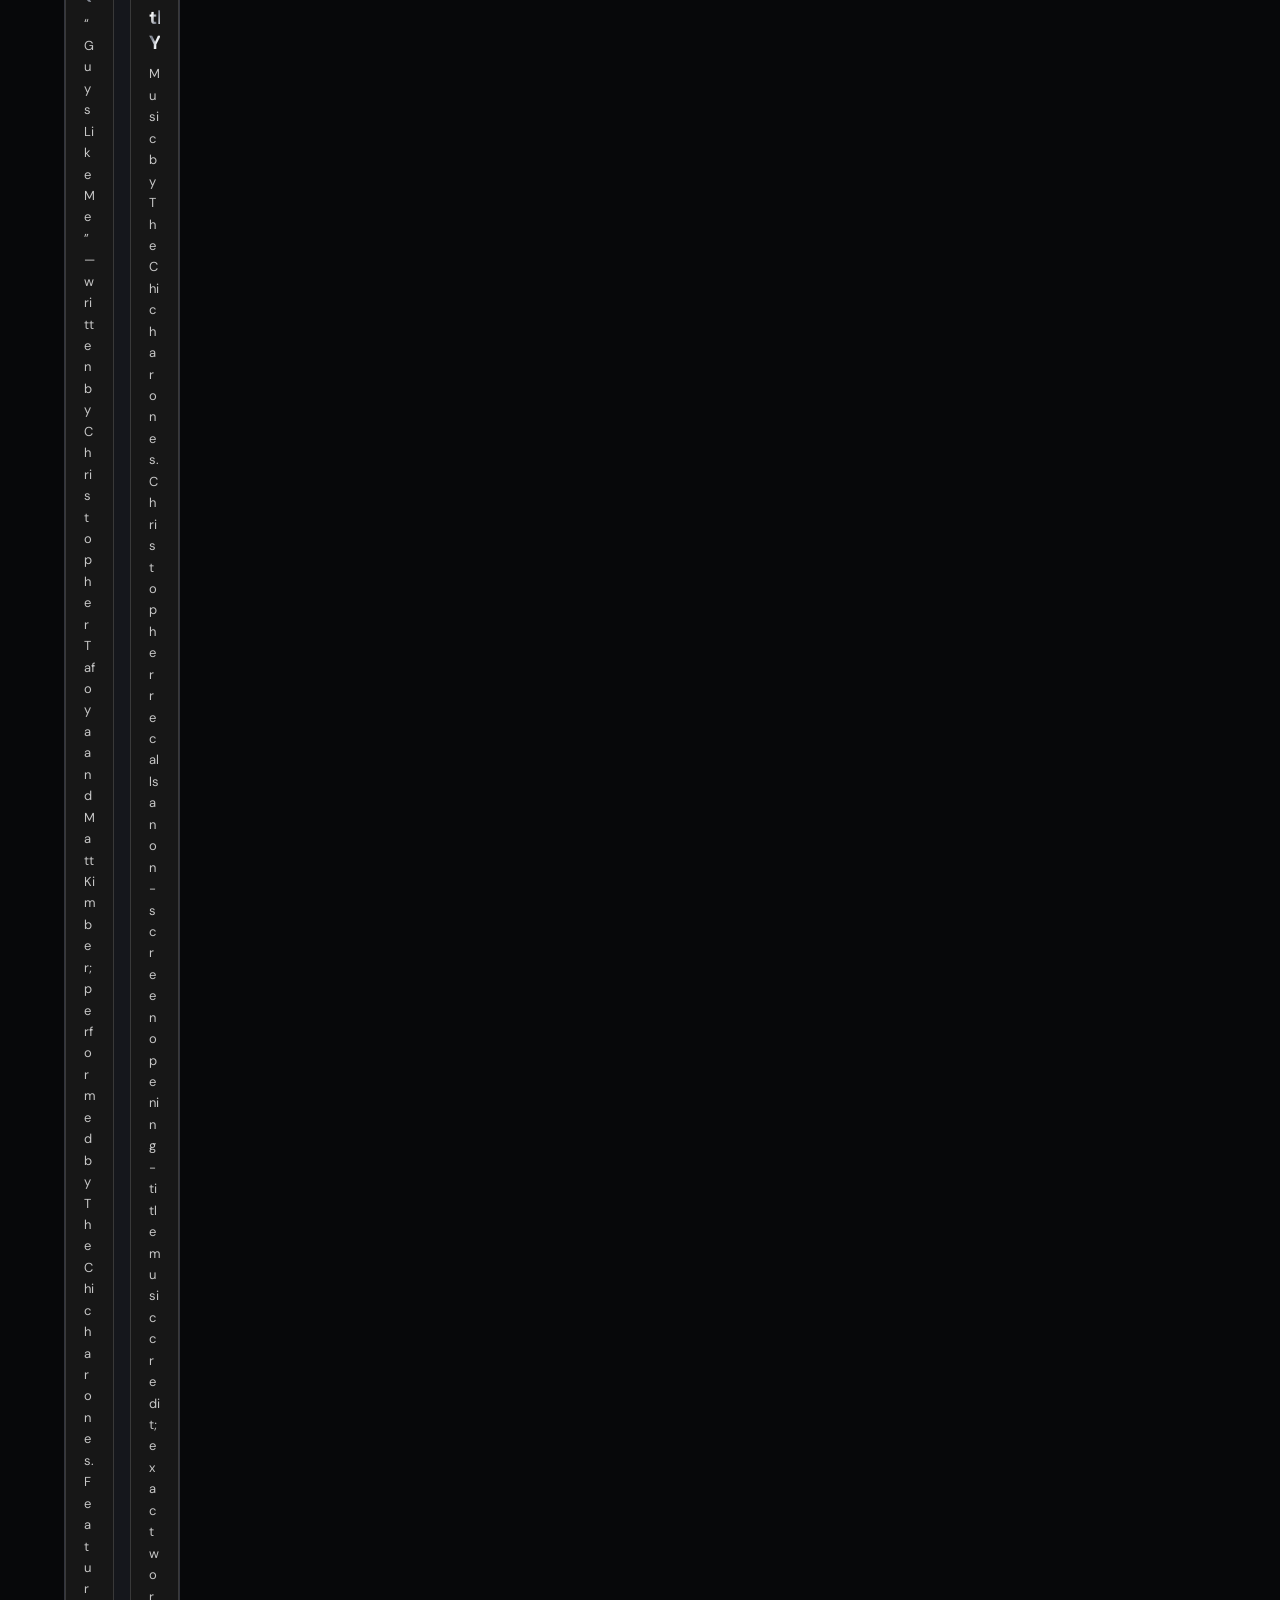
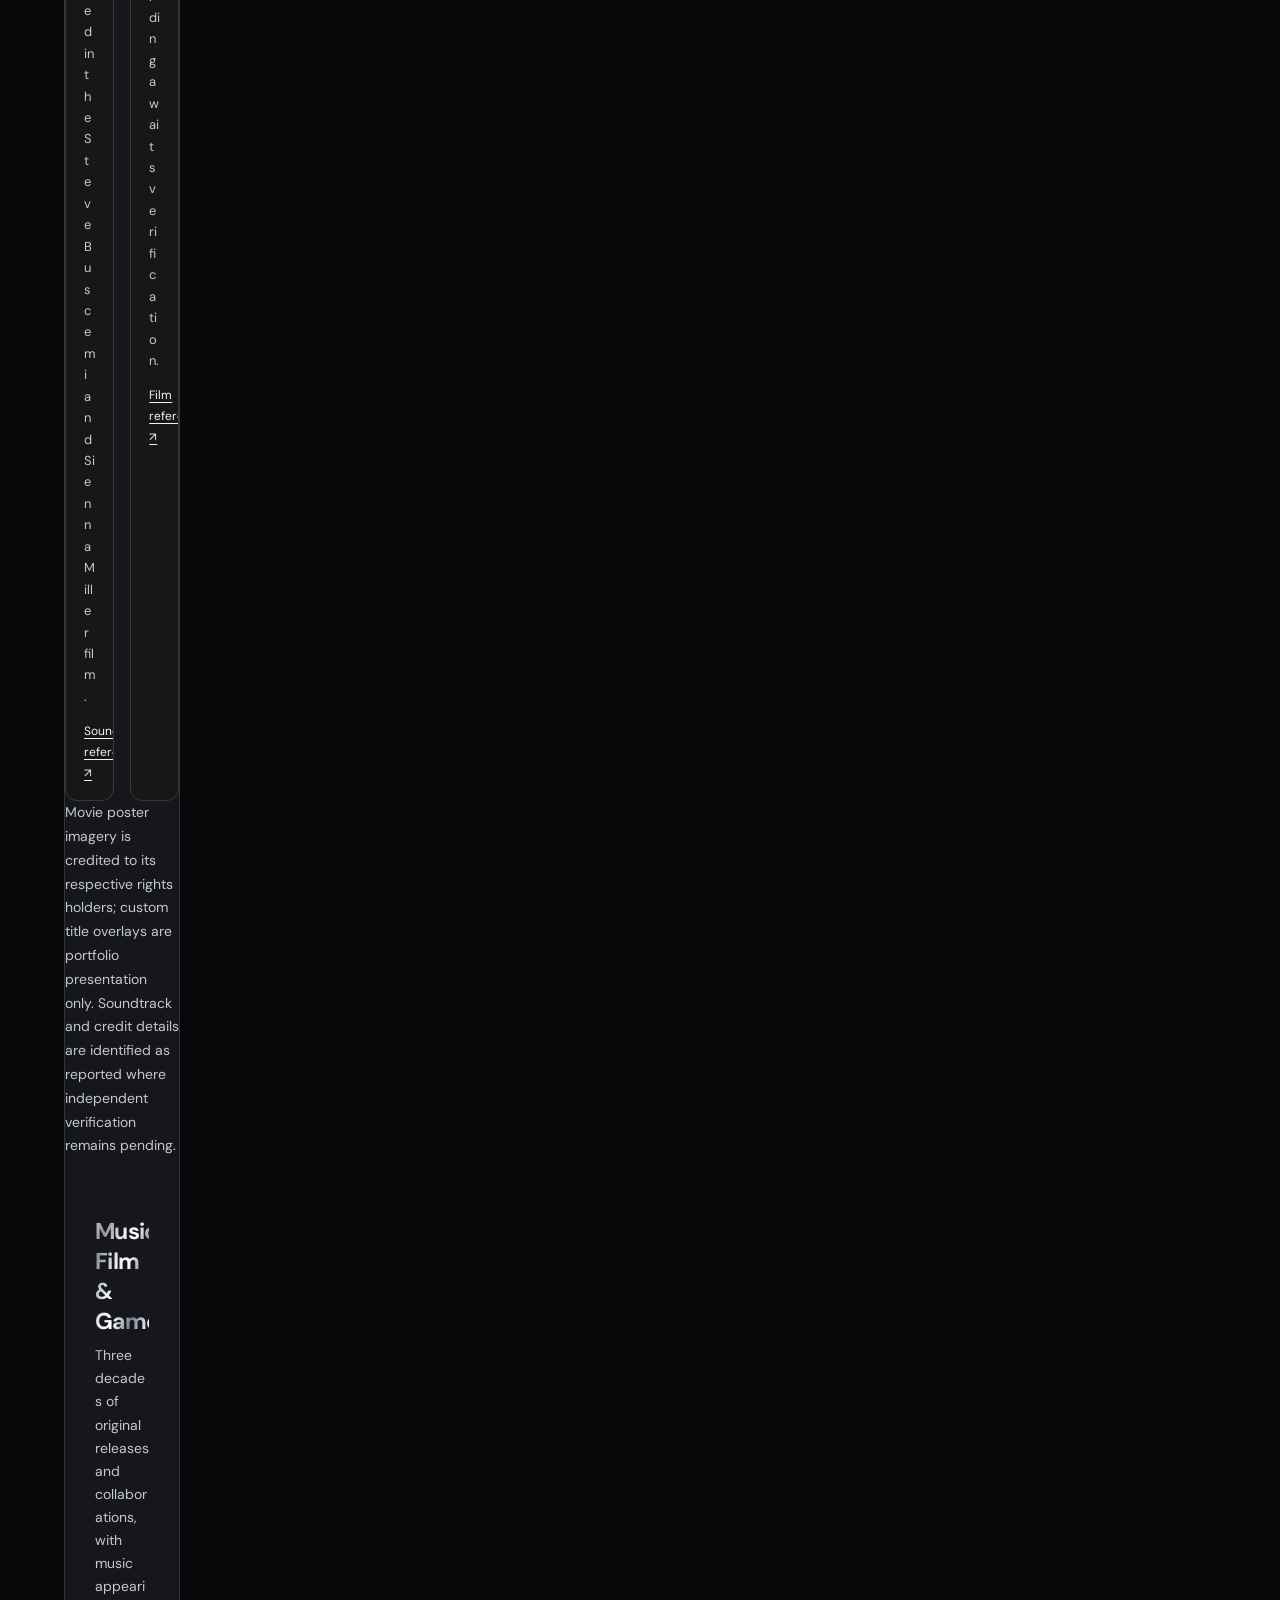
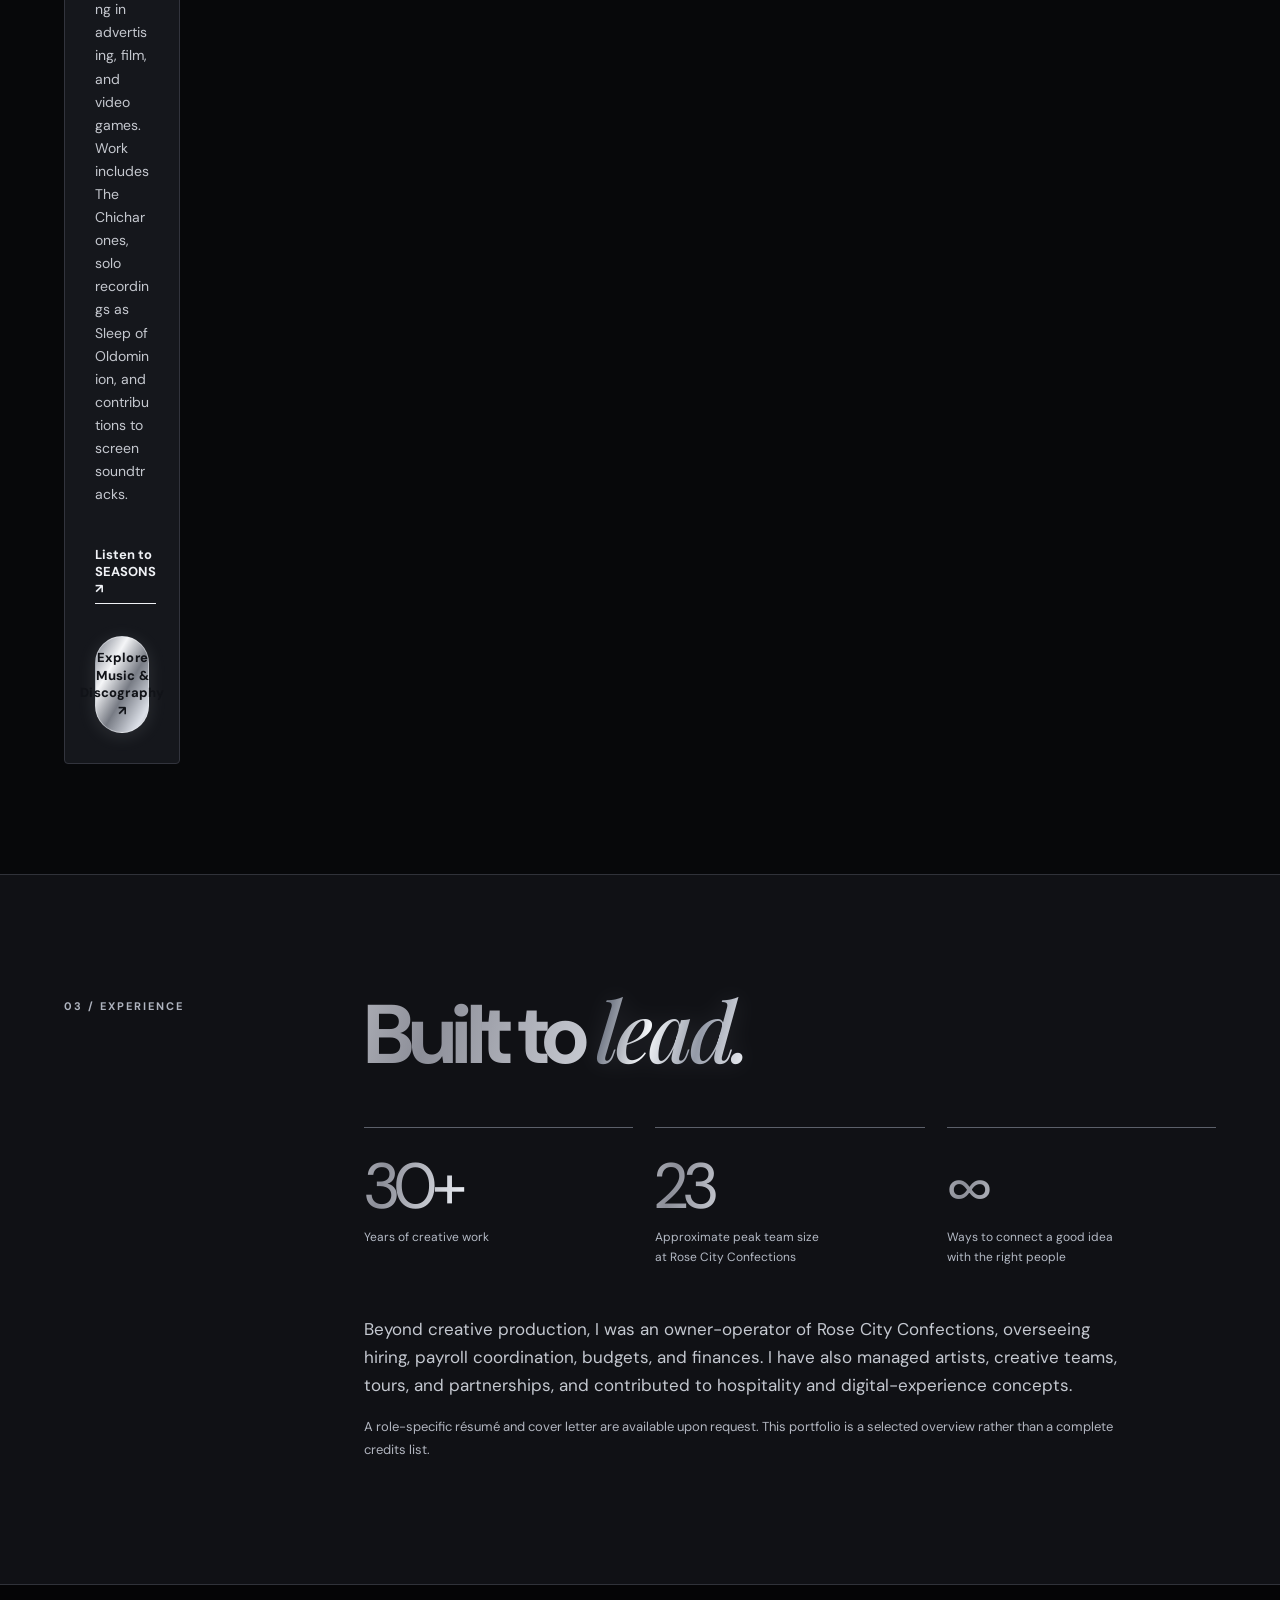
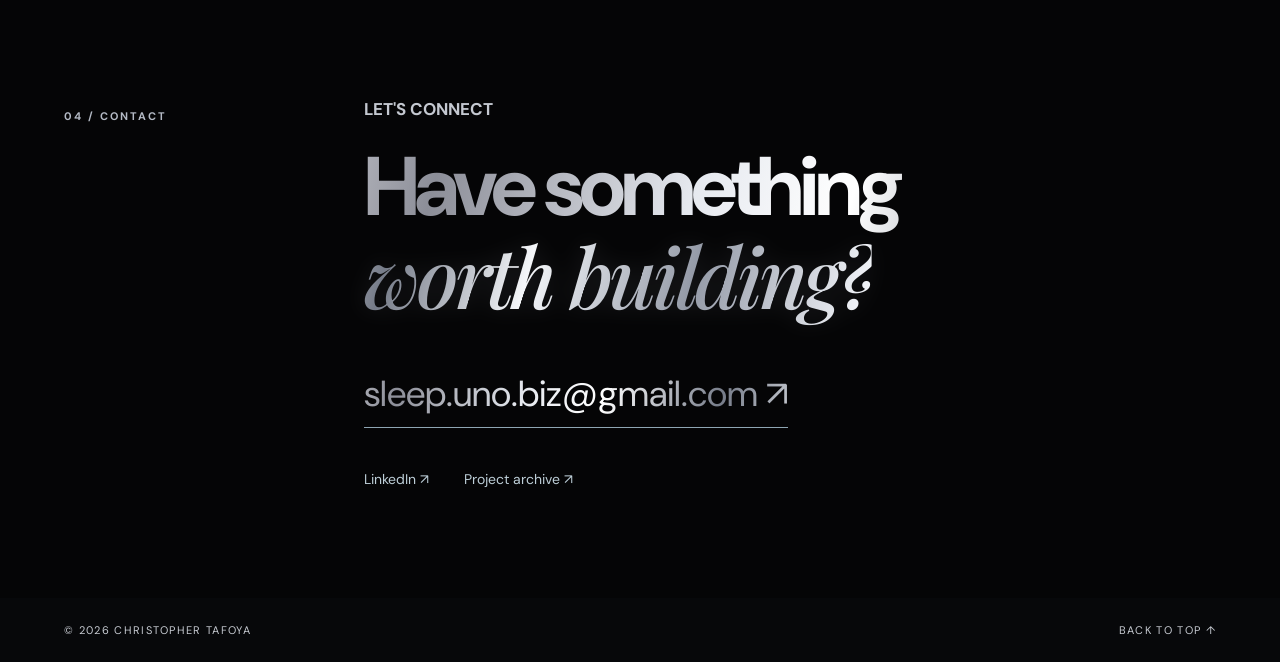
==== commit 690346e2: "Add files via upload" ====
--- a/index.html
+++ b/index.html
@@ -27,7 +27,7 @@
 }
 /* Keep paragraph copy, captions and buttons stable; shimmer applies only to display typography and prominent callouts. */
 @media(prefers-reduced-motion:reduce){.foil,.project-art strong,.section h2,.game-credits h4,.film-credits h4,.project-info h3,.hero h1 em,.section .lead,.game-card-body h5,.film-card-body h5,.film-title,.experience-grid .number,.section .text-link,.contact .email{background-position:48% center!important}}
-</style></head><body><header class="nav"><a class="wordmark" href="#home">CHRISTOPHER <span>TAFOYA</span></a><button aria-controls="links" aria-expanded="false" class="menu">MENU +</button><nav aria-label="Main navigation" id="links"><a href="#about">About</a><a href="#work">Selected Work</a><a href="music.html">Music &amp; Discography</a><a href="#experience">Experience</a><a href="#contact">Contact</a></nav></header><main><section class="hero" id="home"><div class="hero-inner"><p class="eyebrow">CREATIVE DIRECTION / MUSIC / STORYTELLING / PRODUCTION</p><h1><span class="foil" data-foil="">Curiosity is a</span><br/><span class="foil" data-foil="">wonderful thing.</span><br/><em>I like to see where it leads.</em></h1><p class="hero-copy">I'm Christopher Tafoya—a storyteller, artist, entrepreneur, and enthusiastic collaborator. I love unconventional thinking, good conversations, and discovering what happens when imagination meets the right people.</p><div class="actions"><a class="button primary" href="#work">Explore selected work <span>↗</span></a><a class="button secondary" href="#about">Meet Christopher <span>↗</span></a></div></div><div class="hero-index">PORTLAND, OREGON <span>01 / INTRODUCTION</span></div></section><section class="intro section" id="about"><div class="section-label">01 / ABOUT</div><div><h2>Imagination with <em>intention.</em></h2><p class="lead">I take the work seriously. Myself? A little less so.</p><p>I've spent much of my life exploring the space between imagination and possibility—and discovering what can happen when curiosity, creativity, and the right people come together.</p><p>I'm a storyteller, artist, entrepreneur, and enthusiastic collaborator with an appetite for unconventional thinking. I enjoy challenging assumptions, finding connections where others might not see them, and exploring ideas from angles that aren't immediately obvious.</p><p>My career has taken me through music, animation, advertising, brand development, creative production, and entrepreneurship. Along the way, I've built businesses, developed original concepts, worked with extraordinary artists, and learned that great creative work requires more than inspiration. It takes perspective, communication, adaptability, and the ability to bring people together around a shared vision.</p><p>I believe the most interesting possibilities often emerge when different minds, disciplines, and experiences collide. That's where I feel most at home: in the middle of a good conversation, an ambitious creative challenge, or an idea that makes everyone in the room lean forward.</p><a class="text-link" href="mailto:sleep.uno.biz@gmail.com?subject=Christopher%20Tafoya%20-%20Portfolio%20Inquiry">Get in touch ↗</a></div></section><section class="work section" id="work"><div class="section-label">02 / SELECTED WORK</div><div class="section-main"><h2>Work across <em class="foil" data-foil="">worlds.</em></h2><p class="section-intro">A selection of projects spanning advertising, animation, original brands, music, film, and games.</p><div class="projects"><article class="project"><div class="project-art samsung image-art"><img alt="Samsung official Galaxy S4 Hi Hey Hello campaign still" class="project-image" loading="lazy" onerror="this.style.display='none';this.closest('.image-art').classList.remove('has-loaded')" onload="this.closest('.image-art').classList.add('has-loaded')" src="https://img.global.news.samsung.com/global/wp-content/uploads/2013/05/015.jpg"/><span class="art-top">01 / ADVERTISING + MUSIC</span><strong>HI HEY<br/>HELLO<span class="dot">.</span></strong><span class="art-bottom">SAMSUNG GALAXY S4</span></div><div class="project-info"><div><h3>Samsung Galaxy S4</h3><p>Co-created and performed “Hi Hey Hello” with The Chicharones, and pitched the song's advertising potential to Leo Burnett. The agency brought it to Samsung for its global Galaxy S4 campaign. Campaign direction and production were handled by Joseph Kahn and Leo Burnett.</p></div><a class="project-link samsung-case-study-link" href="samsung.html">Explore the Samsung case study ↗</a><a class="project-link" href="https://news.samsung.com/global/hi-hey-hello-from-galaxy-s4" rel="noopener noreferrer" target="_blank">View official campaign ↗</a></div></article><article class="project"><div class="project-art animation image-art"><img alt="Original ARC animation backstory animatic frame" class="project-image" loading="lazy" onload="this.closest('.image-art').classList.add('has-loaded')" src="arc-frame.jpg"/><span class="art-top">02 / ANIMATION + STORY</span><strong>STORIES<br/>IN MOTION<span class="dot">.</span></strong><span class="art-bottom">NEEDLE ON THE SKETCH / ARC</span></div><div class="project-info"><div><h3>Needle on the Sketch</h3><p>Co-owner and creative collaborator alongside veteran Disney animator Travis Blaise. Contributing writer on 23 episodes of ARC, the studio’s flagship animated series, with additional writing across original IPs in development. Work also includes voice performance, music, animatic audio, and performance direction.</p><div class="supporting-image"><img alt="Original animation artwork from Sugar Glider" loading="lazy" src="sugar-glider.jpg"/><span>From the Sugar Glider animation archive · concept/audio: Christopher Tafoya · animation: Travis Blaise</span></div></div><a class="project-link" href="needle.html">Explore the ARC animation case study ↗</a><a class="project-link" href="https://drive.google.com/drive/folders/1v4U54T7NlgoM12WjKwA5BbtNVhnst9Gl" rel="noopener noreferrer" target="_blank">View animation archive ↗</a></div></article><article class="project"><div class="project-art image-art branding" style="background:radial-gradient(ellipse at 78% 22%,rgba(185,176,132,.30),transparent 45%),linear-gradient(135deg,#102a2c 0%,#14232b 48%,#090d13 100%);"><img alt="Moon Cabana, original Celestial collection concept visualization for Art of Chill" class="project-image" loading="lazy" onerror="this.style.display='none';this.closest('.image-art').classList.remove('has-loaded')" onload="this.closest('.image-art').classList.add('has-loaded')" src="moon-cabana.jpg"/><span class="art-top">03 / IMMERSIVE WEB + CONCEPT DESIGN</span><strong>ART OF<br/>CHILL<span class="dot">.</span></strong><span class="art-bottom">ATHENS RIVIERA / CONCEPTUAL RESORT</span></div><div class="project-info"><div><h3>Art of Chill — An Imagined Destination</h3><p>Helped originate a conceptual luxury resort on the Athens Riviera, designed the Swamburger, Calm, and Celestial cabana collections, and built the immersive website. Created photorealistic visualizations, AI-assisted films, and virtual tours to bring an unbuilt destination to life. Greek Gods and Delphi cabana designs were developed by others.</p><p class="small-note">Concept presentation only; the resort and cabanas have not been built.</p></div><a class="project-link" href="https://art-of-chill.magnanimous-5418.chatgpt.site/" rel="noopener noreferrer" target="_blank">Explore the entire Art of Chill website ↗</a></div></article><article class="project"><div class="project-art branding"><span class="art-top">04 / BRAND + ORIGINAL CONCEPT</span><strong>CHARACTER<br/>IS EVERYTHING<span class="dot">.</span></strong><span class="art-bottom">SCANDAL ORGANIC ALE</span></div><div class="project-info"><div><h3>Scandal Organic Ale</h3><p>Created character personalities, fictional brand storytelling, and a companion card game concept for a Canadian beverage launch. An early example of building a world around a product.</p></div><a class="project-link" href="https://drive.google.com/drive/folders/1Ewo2O_FjuNo6lvGlBPQH_TLKKXCk0-ko" rel="noopener noreferrer" target="_blank">Explore brand projects ↗</a></div></article><article class="project"><div class="project-art music"><span class="art-top">05 / RECORDING + SCREEN</span><strong>THE SOUND<br/>OF A STORY<span class="dot">.</span></strong><span class="art-bottom">SLEEP OF OLDOMINION / THE CHICHARONES</span></div><div class="game-credits"><h4>Music in Video Games<span class="dot">.</span></h4><p class="game-intro">Original music crossing into interactive entertainment — from basketball to snowboarding.</p><div class="game-grid"><div class="game-card"><div class="game-cover"><img alt="NBA 2K11 game cover, shown for identification only" loading="lazy" onerror="this.style.display='none';this.nextElementSibling.style.display='flex'" src="https://www.powerupgaming.ca/cdn/shop/products/81Tszr3fn8L._AC_SL1500.jpg?v=1702968884"/><span class="game-fallback">NBA 2K11</span></div><div class="game-card-body"><h5>NBA 2K11</h5><p>The Chicharones — music placement (creator-reported; exact soundtrack credit under review).</p><a href="https://www.mobygames.com/game/51197/nba-2k11/covers/" rel="noopener noreferrer" target="_blank">Game / credit reference ↗</a></div></div><div class="game-card"><div class="game-cover"><img alt="NBA 2K16 game cover, shown for identification only" loading="lazy" onerror="this.style.display='none';this.nextElementSibling.style.display='flex'" src="https://cdn.awsli.com.br/600x1000/53/53761/produto/13443297/28c6113c77.jpg"/><span class="game-fallback">NBA 2K16</span></div><div class="game-card-body"><h5>NBA 2K16</h5><p>“Little by Little” — The Chicharones. Soundtrack inclusion documented.</p><a href="https://www.gamespot.com/articles/nba-2k16s-biggest-soundtrack-ever-revealed/1100-6429182/" rel="noopener noreferrer" target="_blank">Game / credit reference ↗</a></div></div><div class="game-card"><div class="game-cover"><img alt="1080° Avalanche game cover, shown for identification only" loading="lazy" onerror="this.style.display='none';this.nextElementSibling.style.display='flex'" src="https://media.gamestop.com/i/gamestop/20017552/1080-Avalanche---GameCube?fmt=auto&amp;h=768&amp;w=768"/><span class="game-fallback">1080° Avalanche</span></div><div class="game-card-body"><h5>1080° Avalanche</h5><p>Nintendo GameCube soundtrack contribution (creator-reported; track credit pending confirmation).</p><a href="https://www.gamestop.com/video-games/retro-gaming/products/1080-avalanche---gamecube/20017552.html" rel="noopener noreferrer" target="_blank">Game / credit reference ↗</a></div></div></div><p class="game-credit-note">Game cover art belongs to its respective publishers and is shown to identify the titles, not as portfolio graphic-design work. Credits marked creator-reported are awaiting independent verification.</p></div><div aria-label="Music in Film" class="film-credits"><h4>Music in Film<span class="dot">.</span></h4><p class="film-intro">Original songs and soundtrack contributions brought to the screen.</p><div class="film-grid"><div class="film-card"><div class="film-poster"><img alt="Official Interview (2007) movie poster" class="film-art" loading="lazy" onerror="this.style.display='none'" src="interview-poster.jpg"/><span class="film-kicker">Feature film · 2007</span><strong class="film-title">INTERVIEW</strong></div><div class="film-card-body"><h5>Interview (2007)</h5><p>“Guys Like Me” — written by Christopher Tafoya and Matt Kimber; performed by The Chicharones. Featured in the Steve Buscemi and Sienna Miller film.</p><a href="https://www.ecartelera.com/peliculas/interview/banda-sonora/" rel="noopener noreferrer" target="_blank">Soundtrack reference ↗</a></div></div><div class="film-card"><div class="film-poster teacher"><img alt="Teacher of the Year film poster" class="film-art" loading="lazy" onerror="this.style.display='none'" src="teacher-of-the-year-poster.jpg"/><span class="film-kicker">Feature film · soundtrack</span><strong class="film-title">TEACHER<br/>OF THE YEAR</strong></div><div class="film-card-body"><h5>Teacher of the Year</h5><p>Music by The Chicharones. Christopher recalls an on-screen opening-title music credit; exact wording awaits verification.</p><a href="https://www.imdb.com/title/tt2076346/" rel="noopener noreferrer" target="_blank">Film reference ↗</a></div></div></div><p class="film-credit-note">Movie poster imagery is credited to its respective rights holders; custom title overlays are portfolio presentation only. Soundtrack and credit details are identified as reported where independent verification remains pending.</p></div><div class="project-info"><div><h3>Music, Film &amp; Games</h3><p>Three decades of original releases and collaborations, with music appearing in advertising, film, and video games. Work includes The Chicharones, solo recordings as Sleep of Oldominion, and contributions to screen soundtracks.</p></div><a class="project-link" href="https://sleepofoldominion.bandcamp.com/album/seasons" rel="noopener noreferrer" target="_blank">Listen to SEASONS ↗</a><a class="project-link discography-link" href="music.html">Explore Music &amp; Discography ↗</a></div></article></div></div></section><section class="experience section" id="experience"><div class="section-label">03 / EXPERIENCE</div><div><h2>Built to <em class="foil" data-foil="">lead.</em></h2><div class="experience-grid"><div><span class="number">30+</span><span class="metric">Years of creative work</span></div><div><span class="number">23</span><span class="metric">Approximate peak team size at Rose City Confections</span></div><div><span class="number">∞</span><span class="metric">Ways to connect a good idea with the right people</span></div></div><p>Beyond creative production, I was an owner-operator of Rose City Confections, overseeing hiring, payroll coordination, budgets, and finances. I have also managed artists, creative teams, tours, and partnerships, and contributed to hospitality and digital-experience concepts.</p><p class="small-note">A role-specific résumé and cover letter are available upon request. This portfolio is a selected overview rather than a complete credits list.</p></div></section><section class="contact section" id="contact"><div class="section-label">04 / CONTACT</div><div><p class="eyebrow">LET'S CONNECT</p><h2>Have something<br/><em class="foil" data-foil="">worth building?</em></h2><a class="email" href="mailto:sleep.uno.biz@gmail.com">sleep.uno.biz@gmail.com ↗</a><div class="contact-links"><a href="https://www.linkedin.com/in/christopher-tafoya-09bab435a" rel="noopener noreferrer" target="_blank">LinkedIn ↗</a><a href="https://drive.google.com/drive/folders/1iG2dSpx9E_xnGK8WQKe5XFzU4Nlze9GK" rel="noopener noreferrer" target="_blank">Project archive ↗</a></div></div></section></main><footer><span>© <span id="year">2026</span> CHRISTOPHER TAFOYA</span><a href="#home">BACK TO TOP ↑</a></footer>
+</style></head><body><header class="nav"><a class="wordmark" href="#home">CHRISTOPHER <span>TAFOYA</span></a><button aria-controls="links" aria-expanded="false" class="menu">MENU +</button><nav aria-label="Main navigation" id="links"><a href="#about">About</a><a href="#work">Selected Work</a><a href="music.html">Music &amp; Discography</a><a href="#experience">Experience</a><a href="#contact">Contact</a></nav></header><main><section class="hero" id="home"><div class="hero-inner"><p class="eyebrow">CREATIVE DIRECTION / MUSIC / STORYTELLING / PRODUCTION</p><h1><span class="foil" data-foil="">Curiosity is a</span><br/><span class="foil" data-foil="">wonderful thing.</span><br/><em>I like to see where it leads.</em></h1><p class="hero-copy">I'm Christopher Tafoya—a storyteller, artist, entrepreneur, and enthusiastic collaborator. I love unconventional thinking, good conversations, and discovering what happens when imagination meets the right people.</p><div class="actions"><a class="button primary" href="#work">Explore selected work <span>↗</span></a><a class="button secondary" href="#about">Meet Christopher <span>↗</span></a></div></div><div class="hero-index">PORTLAND, OREGON <span>01 / INTRODUCTION</span></div></section><section class="intro section" id="about"><div class="section-label">01 / ABOUT</div><div><h2>Imagination with <em>intention.</em></h2><p class="lead">I take the work seriously. Myself? A little less so.</p><p>I've spent much of my life exploring the space between imagination and possibility—and discovering what can happen when curiosity, creativity, and the right people come together.</p><p>I'm a storyteller, artist, entrepreneur, and enthusiastic collaborator with an appetite for unconventional thinking. I enjoy challenging assumptions, finding connections where others might not see them, and exploring ideas from angles that aren't immediately obvious.</p><p>My career has taken me through music, animation, advertising, brand development, creative production, and entrepreneurship. Along the way, I've built businesses, developed original concepts, worked with extraordinary artists, and learned that great creative work requires more than inspiration. It takes perspective, communication, adaptability, and the ability to bring people together around a shared vision.</p><p>I believe the most interesting possibilities often emerge when different minds, disciplines, and experiences collide. That's where I feel most at home: in the middle of a good conversation, an ambitious creative challenge, or an idea that makes everyone in the room lean forward.</p><a class="text-link" href="mailto:sleep.uno.biz@gmail.com?subject=Christopher%20Tafoya%20-%20Portfolio%20Inquiry">Get in touch ↗</a></div></section><section class="work section" id="work"><div class="section-label">02 / SELECTED WORK</div><a class="discography-link" href="film-games-original.html">Explore Film, Games &amp; Original Projects ↗</a><div class="section-main"><h2>Work across <em class="foil" data-foil="">worlds.</em></h2><p class="section-intro">A selection of projects spanning advertising, animation, original brands, music, film, and games.</p><div class="projects"><article class="project"><div class="project-art samsung image-art"><img alt="Samsung official Galaxy S4 Hi Hey Hello campaign still" class="project-image" loading="lazy" onerror="this.style.display='none';this.closest('.image-art').classList.remove('has-loaded')" onload="this.closest('.image-art').classList.add('has-loaded')" src="https://img.global.news.samsung.com/global/wp-content/uploads/2013/05/015.jpg"/><span class="art-top">01 / ADVERTISING + MUSIC</span><strong>HI HEY<br/>HELLO<span class="dot">.</span></strong><span class="art-bottom">SAMSUNG GALAXY S4</span></div><div class="project-info"><div><h3>Samsung Galaxy S4</h3><p>Co-created and performed “Hi Hey Hello” with The Chicharones, and pitched the song's advertising potential to Leo Burnett. The agency brought it to Samsung for its global Galaxy S4 campaign. Campaign direction and production were handled by Joseph Kahn and Leo Burnett.</p></div><a class="project-link samsung-case-study-link" href="samsung.html">Explore the Samsung case study ↗</a><a class="project-link" href="https://news.samsung.com/global/hi-hey-hello-from-galaxy-s4" rel="noopener noreferrer" target="_blank">View official campaign ↗</a></div></article><article class="project"><div class="project-art animation image-art"><img alt="Original ARC animation backstory animatic frame" class="project-image" loading="lazy" onload="this.closest('.image-art').classList.add('has-loaded')" src="arc-frame.jpg"/><span class="art-top">02 / ANIMATION + STORY</span><strong>STORIES<br/>IN MOTION<span class="dot">.</span></strong><span class="art-bottom">NEEDLE ON THE SKETCH / ARC</span></div><div class="project-info"><div><h3>Needle on the Sketch</h3><p>Co-owner and creative collaborator alongside veteran Disney animator Travis Blaise. Contributing writer on 23 episodes of ARC, the studio’s flagship animated series, with additional writing across original IPs in development. Work also includes voice performance, music, animatic audio, and performance direction.</p><div class="supporting-image"><img alt="Original animation artwork from Sugar Glider" loading="lazy" src="sugar-glider.jpg"/><span>From the Sugar Glider animation archive · concept/audio: Christopher Tafoya · animation: Travis Blaise</span></div></div><a class="project-link" href="needle.html">Explore the ARC animation case study ↗</a><a class="project-link" href="https://drive.google.com/drive/folders/1v4U54T7NlgoM12WjKwA5BbtNVhnst9Gl" rel="noopener noreferrer" target="_blank">View animation archive ↗</a></div></article><article class="project"><div class="project-art image-art branding" style="background:radial-gradient(ellipse at 78% 22%,rgba(185,176,132,.30),transparent 45%),linear-gradient(135deg,#102a2c 0%,#14232b 48%,#090d13 100%);"><img alt="Moon Cabana, original Celestial collection concept visualization for Art of Chill" class="project-image" loading="lazy" onerror="this.style.display='none';this.closest('.image-art').classList.remove('has-loaded')" onload="this.closest('.image-art').classList.add('has-loaded')" src="moon-cabana.jpg"/><span class="art-top">03 / IMMERSIVE WEB + CONCEPT DESIGN</span><strong>ART OF<br/>CHILL<span class="dot">.</span></strong><span class="art-bottom">ATHENS RIVIERA / CONCEPTUAL RESORT</span></div><div class="project-info"><div><h3>Art of Chill — An Imagined Destination</h3><p>Helped originate a conceptual luxury resort on the Athens Riviera, designed the Swamburger, Calm, and Celestial cabana collections, and built the immersive website. Created photorealistic visualizations, AI-assisted films, and virtual tours to bring an unbuilt destination to life. Greek Gods and Delphi cabana designs were developed by others.</p><p class="small-note">Concept presentation only; the resort and cabanas have not been built.</p></div><a class="project-link" href="https://art-of-chill.magnanimous-5418.chatgpt.site/" rel="noopener noreferrer" target="_blank">Explore the entire Art of Chill website ↗</a></div></article><article class="project"><div class="project-art branding"><span class="art-top">04 / BRAND + ORIGINAL CONCEPT</span><strong>CHARACTER<br/>IS EVERYTHING<span class="dot">.</span></strong><span class="art-bottom">SCANDAL ORGANIC ALE</span></div><div class="project-info"><div><h3>Scandal Organic Ale</h3><p>Created character personalities, fictional brand storytelling, and a companion card game concept for a Canadian beverage launch. An early example of building a world around a product.</p></div><a class="project-link" href="https://drive.google.com/drive/folders/1Ewo2O_FjuNo6lvGlBPQH_TLKKXCk0-ko" rel="noopener noreferrer" target="_blank">Explore brand projects ↗</a></div></article><article class="project"><div class="project-art music"><span class="art-top">05 / RECORDING + SCREEN</span><strong>THE SOUND<br/>OF A STORY<span class="dot">.</span></strong><span class="art-bottom">SLEEP OF OLDOMINION / THE CHICHARONES</span></div><div class="game-credits"><h4>Music in Video Games<span class="dot">.</span></h4><p class="game-intro">Original music crossing into interactive entertainment — from basketball to snowboarding.</p><div class="game-grid"><div class="game-card"><div class="game-cover"><img alt="NBA 2K11 game cover, shown for identification only" loading="lazy" onerror="this.style.display='none';this.nextElementSibling.style.display='flex'" src="https://www.powerupgaming.ca/cdn/shop/products/81Tszr3fn8L._AC_SL1500.jpg?v=1702968884"/><span class="game-fallback">NBA 2K11</span></div><div class="game-card-body"><h5>NBA 2K11</h5><p>The Chicharones — music placement (creator-reported; exact soundtrack credit under review).</p><a href="https://www.mobygames.com/game/51197/nba-2k11/covers/" rel="noopener noreferrer" target="_blank">Game / credit reference ↗</a></div></div><div class="game-card"><div class="game-cover"><img alt="NBA 2K16 game cover, shown for identification only" loading="lazy" onerror="this.style.display='none';this.nextElementSibling.style.display='flex'" src="https://cdn.awsli.com.br/600x1000/53/53761/produto/13443297/28c6113c77.jpg"/><span class="game-fallback">NBA 2K16</span></div><div class="game-card-body"><h5>NBA 2K16</h5><p>“Little by Little” — The Chicharones. Soundtrack inclusion documented.</p><a href="https://www.gamespot.com/articles/nba-2k16s-biggest-soundtrack-ever-revealed/1100-6429182/" rel="noopener noreferrer" target="_blank">Game / credit reference ↗</a></div></div><div class="game-card"><div class="game-cover"><img alt="1080° Avalanche game cover, shown for identification only" loading="lazy" onerror="this.style.display='none';this.nextElementSibling.style.display='flex'" src="https://media.gamestop.com/i/gamestop/20017552/1080-Avalanche---GameCube?fmt=auto&amp;h=768&amp;w=768"/><span class="game-fallback">1080° Avalanche</span></div><div class="game-card-body"><h5>1080° Avalanche</h5><p>Nintendo GameCube soundtrack contribution (creator-reported; track credit pending confirmation).</p><a href="https://www.gamestop.com/video-games/retro-gaming/products/1080-avalanche---gamecube/20017552.html" rel="noopener noreferrer" target="_blank">Game / credit reference ↗</a></div></div></div><p class="game-credit-note">Game cover art belongs to its respective publishers and is shown to identify the titles, not as portfolio graphic-design work. Credits marked creator-reported are awaiting independent verification.</p></div><div aria-label="Music in Film" class="film-credits"><h4>Music in Film<span class="dot">.</span></h4><p class="film-intro">Original songs and soundtrack contributions brought to the screen.</p><div class="film-grid"><div class="film-card"><div class="film-poster"><img alt="Official Interview (2007) movie poster" class="film-art" loading="lazy" onerror="this.style.display='none'" src="interview-poster.jpg"/><span class="film-kicker">Feature film · 2007</span><strong class="film-title">INTERVIEW</strong></div><div class="film-card-body"><h5>Interview (2007)</h5><p>“Guys Like Me” — written by Christopher Tafoya and Matt Kimber; performed by The Chicharones. Featured in the Steve Buscemi and Sienna Miller film.</p><a href="https://www.ecartelera.com/peliculas/interview/banda-sonora/" rel="noopener noreferrer" target="_blank">Soundtrack reference ↗</a></div></div><div class="film-card"><div class="film-poster teacher"><img alt="Teacher of the Year film poster" class="film-art" loading="lazy" onerror="this.style.display='none'" src="teacher-of-the-year-poster.jpg"/><span class="film-kicker">Feature film · soundtrack</span><strong class="film-title">TEACHER<br/>OF THE YEAR</strong></div><div class="film-card-body"><h5>Teacher of the Year</h5><p>Music by The Chicharones. Christopher recalls an on-screen opening-title music credit; exact wording awaits verification.</p><a href="https://www.imdb.com/title/tt2076346/" rel="noopener noreferrer" target="_blank">Film reference ↗</a></div></div></div><p class="film-credit-note">Movie poster imagery is credited to its respective rights holders; custom title overlays are portfolio presentation only. Soundtrack and credit details are identified as reported where independent verification remains pending.</p></div><div class="project-info"><div><h3>Music, Film &amp; Games</h3><p>Three decades of original releases and collaborations, with music appearing in advertising, film, and video games. Work includes The Chicharones, solo recordings as Sleep of Oldominion, and contributions to screen soundtracks.</p></div><a class="project-link" href="https://sleepofoldominion.bandcamp.com/album/seasons" rel="noopener noreferrer" target="_blank">Listen to SEASONS ↗</a><a class="project-link discography-link" href="music.html">Explore Music &amp; Discography ↗</a></div></article></div></div></section><section class="experience section" id="experience"><div class="section-label">03 / EXPERIENCE</div><div><h2>Built to <em class="foil" data-foil="">lead.</em></h2><div class="experience-grid"><div><span class="number">30+</span><span class="metric">Years of creative work</span></div><div><span class="number">23</span><span class="metric">Approximate peak team size at Rose City Confections</span></div><div><span class="number">∞</span><span class="metric">Ways to connect a good idea with the right people</span></div></div><p>Beyond creative production, I was an owner-operator of Rose City Confections, overseeing hiring, payroll coordination, budgets, and finances. I have also managed artists, creative teams, tours, and partnerships, and contributed to hospitality and digital-experience concepts.</p><p class="small-note">A role-specific résumé and cover letter are available upon request. This portfolio is a selected overview rather than a complete credits list.</p></div></section><section class="contact section" id="contact"><div class="section-label">04 / CONTACT</div><div><p class="eyebrow">LET'S CONNECT</p><h2>Have something<br/><em class="foil" data-foil="">worth building?</em></h2><a class="email" href="mailto:sleep.uno.biz@gmail.com">sleep.uno.biz@gmail.com ↗</a><div class="contact-links"><a href="https://www.linkedin.com/in/christopher-tafoya-09bab435a" rel="noopener noreferrer" target="_blank">LinkedIn ↗</a><a href="https://drive.google.com/drive/folders/1iG2dSpx9E_xnGK8WQKe5XFzU4Nlze9GK" rel="noopener noreferrer" target="_blank">Project archive ↗</a></div></div></section></main><footer><span>© <span id="year">2026</span> CHRISTOPHER TAFOYA</span><a href="#home">BACK TO TOP ↑</a></footer>
 <script src="script.js"></script><script id="sitewide-music-shimmer-script">
 (()=>{
   const targets=document.querySelectorAll('.foil,.project-art strong,.section h2,.game-credits h4,.film-credits h4,.project-info h3,.hero h1 em,.section .lead,.game-card-body h5,.film-card-body h5,.film-title,.experience-grid .number,.section .text-link,.contact .email');
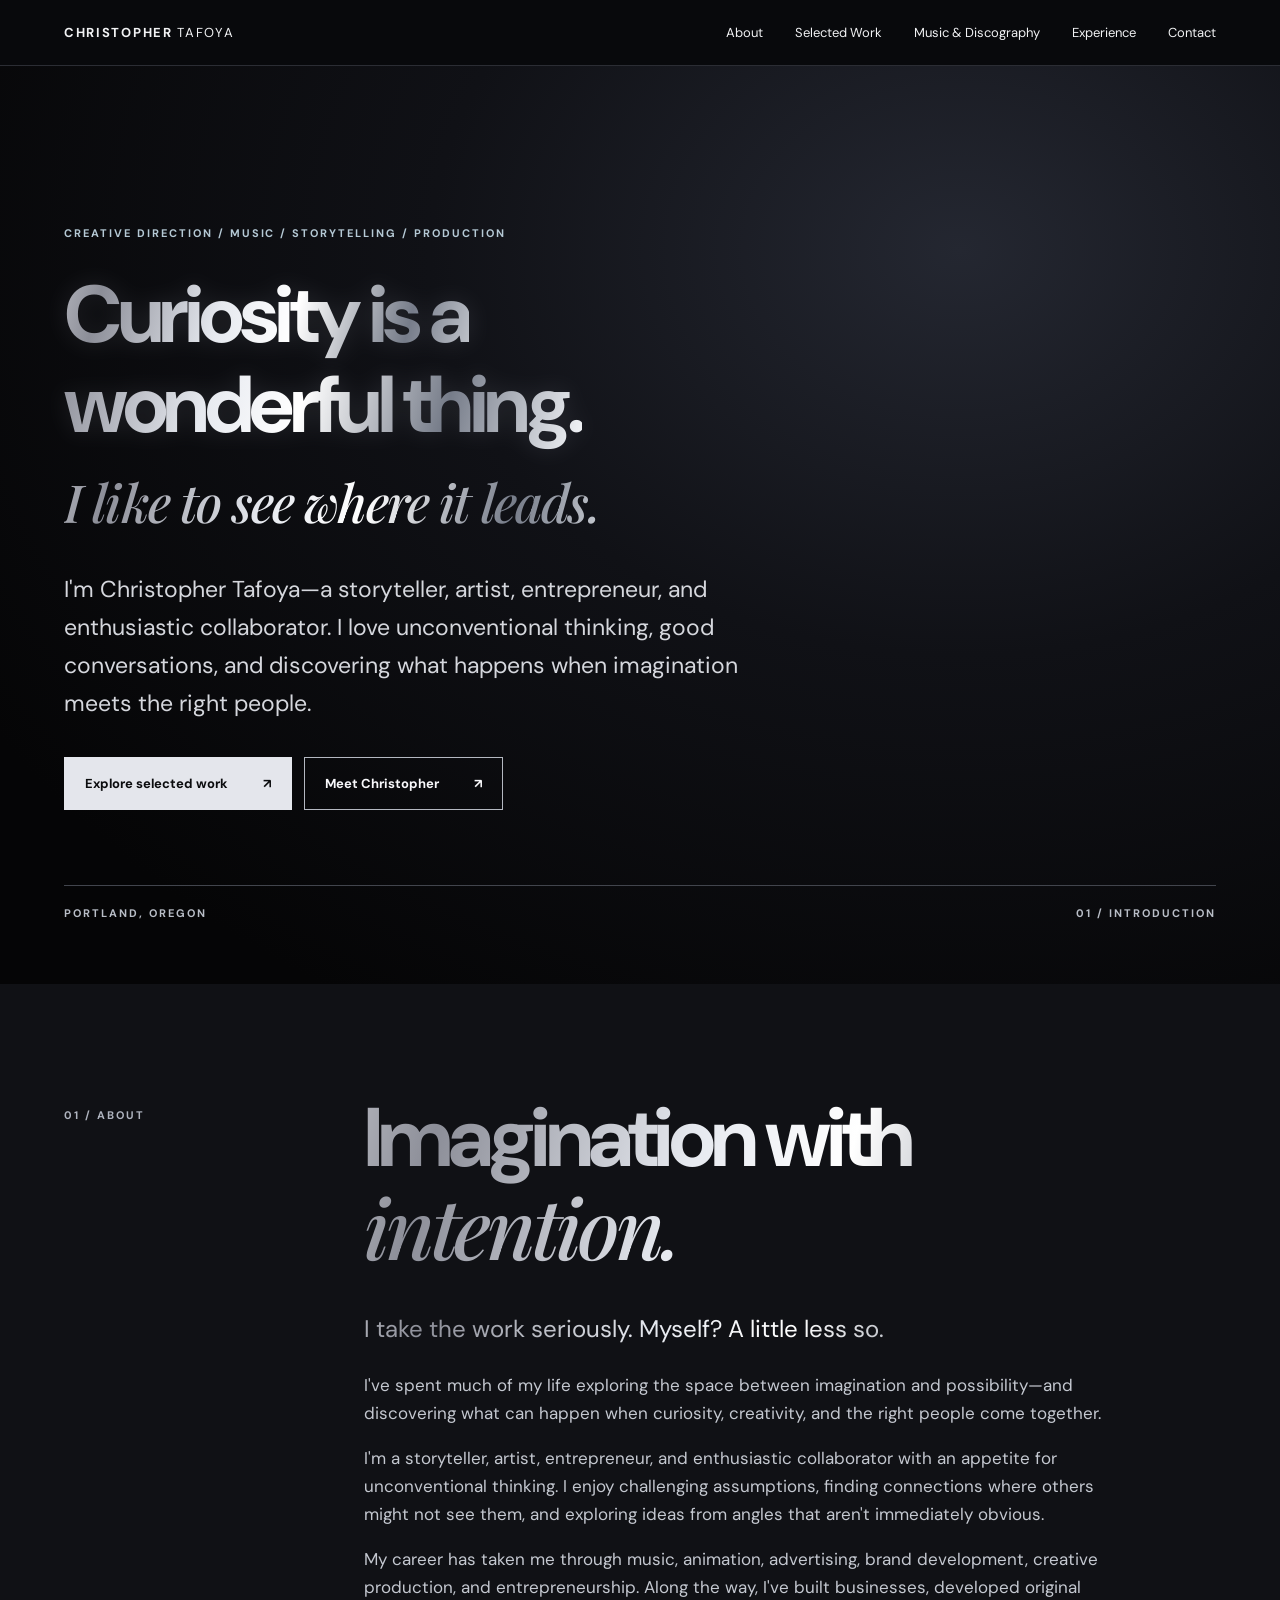
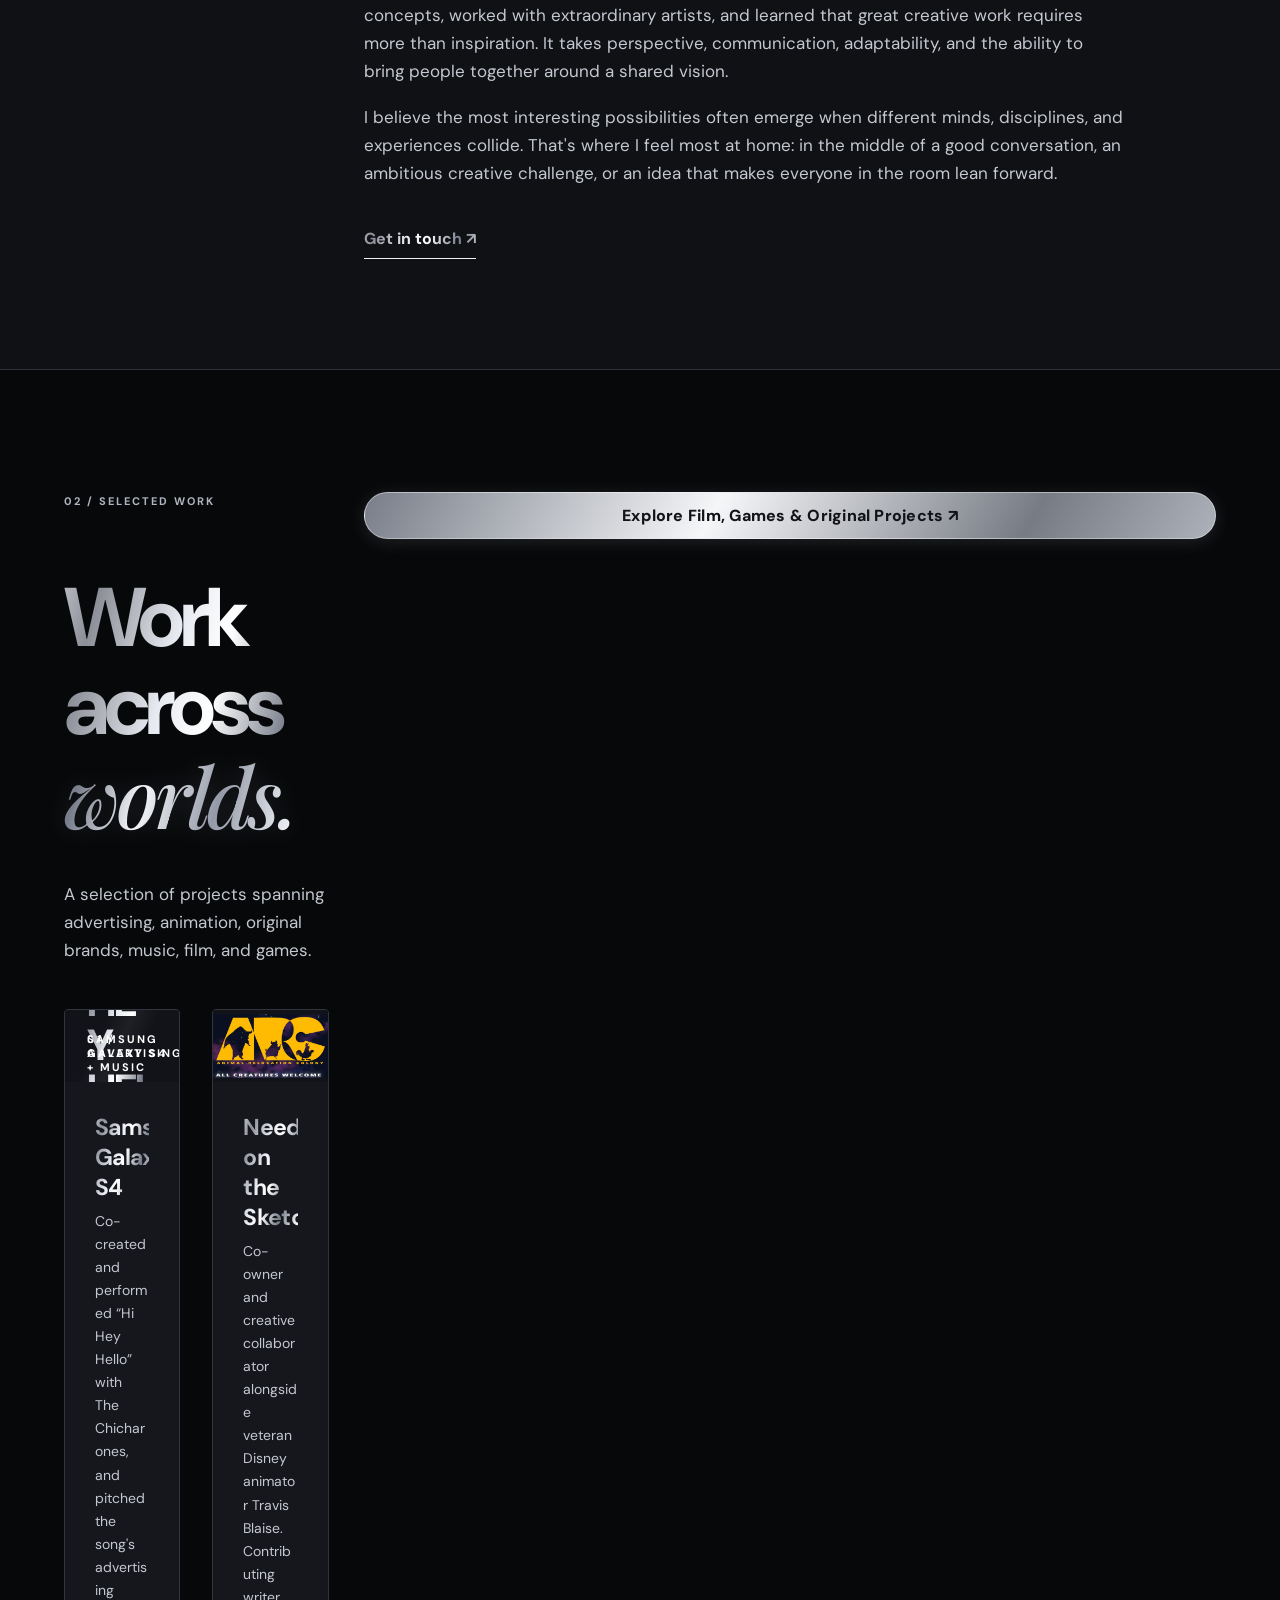
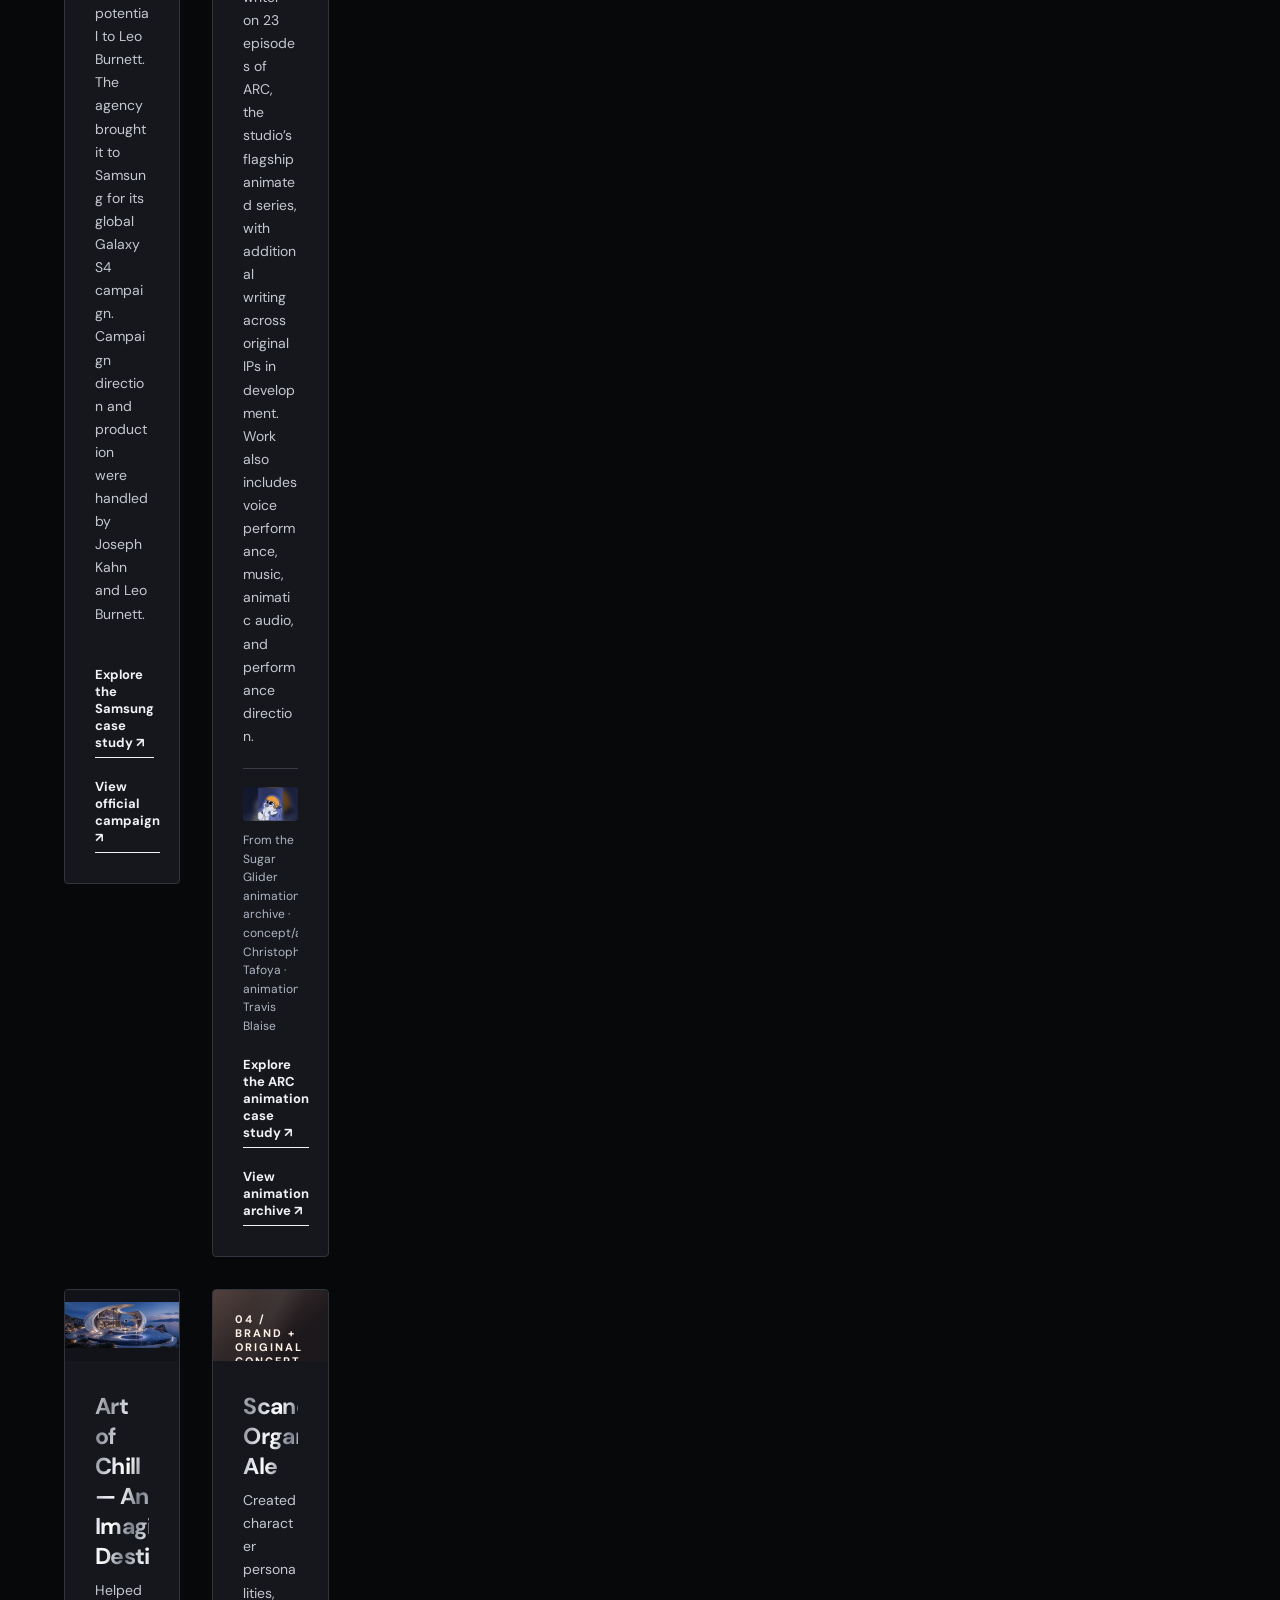
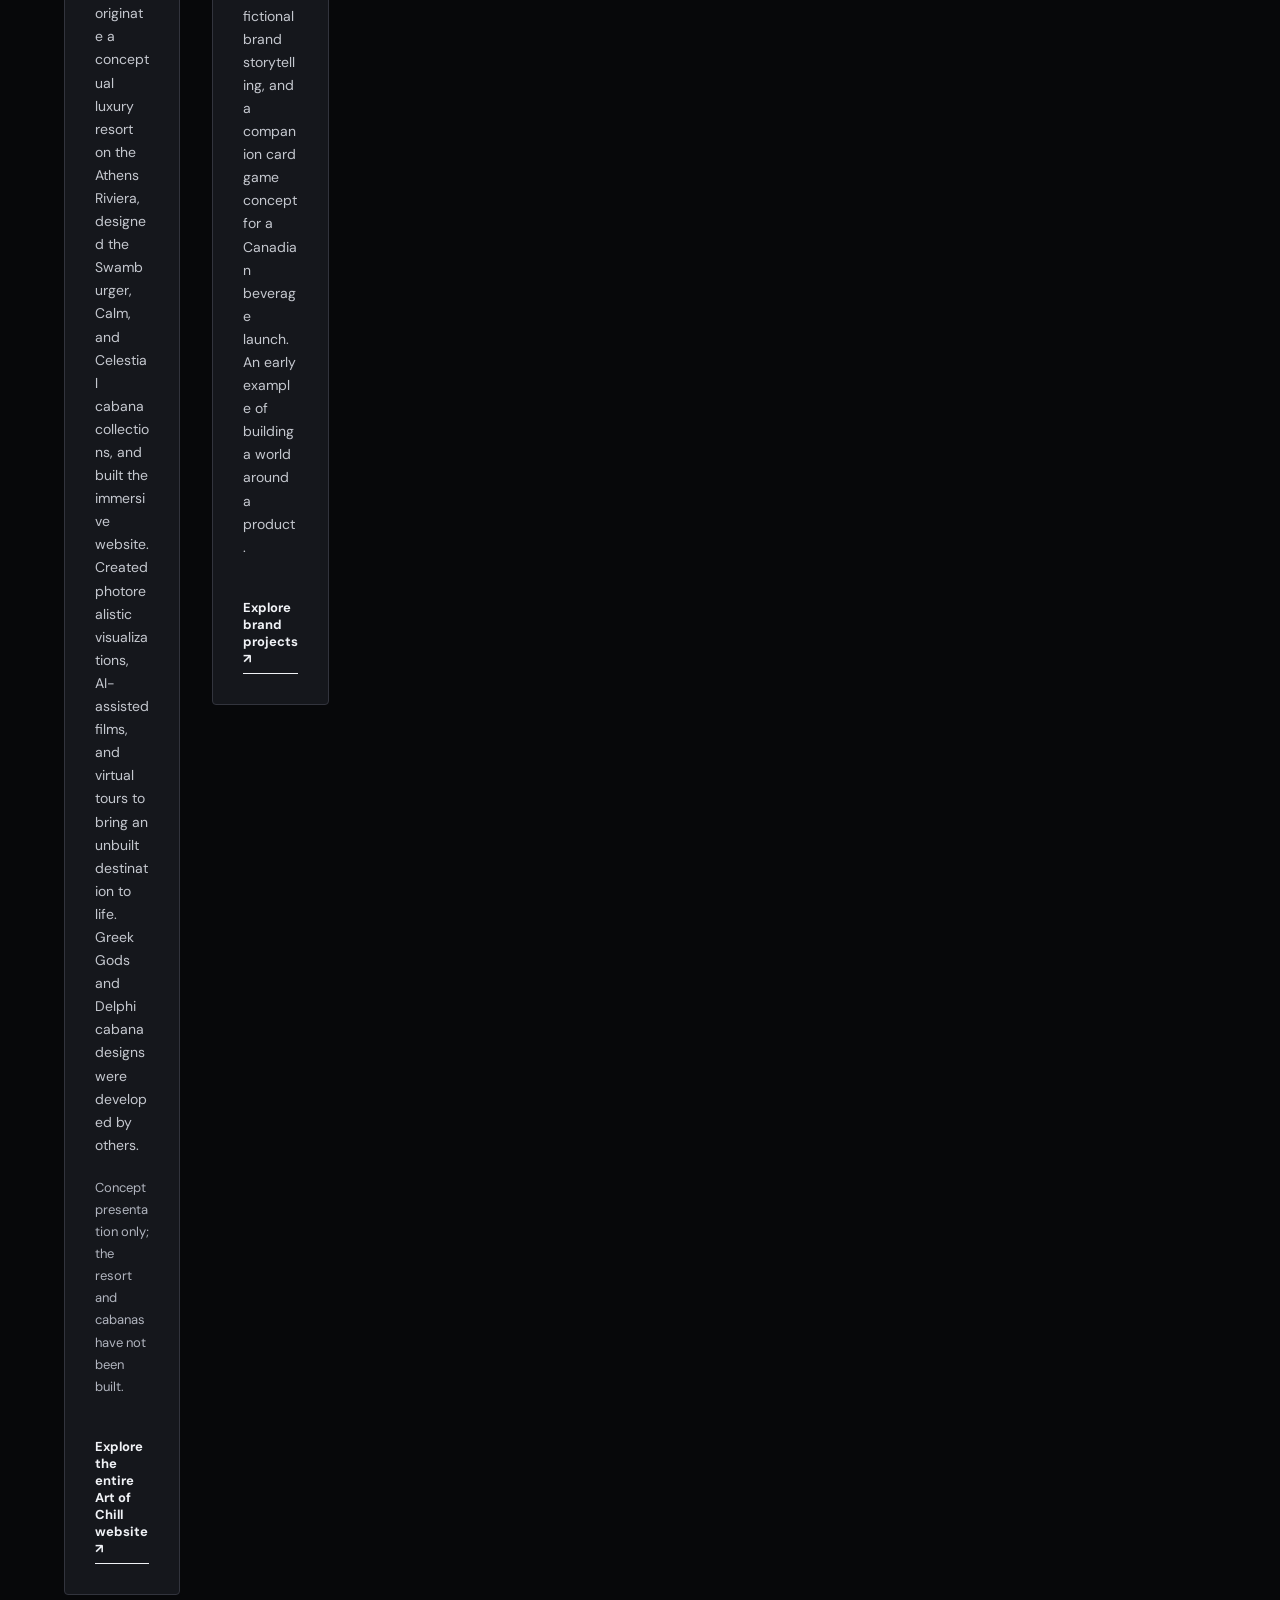
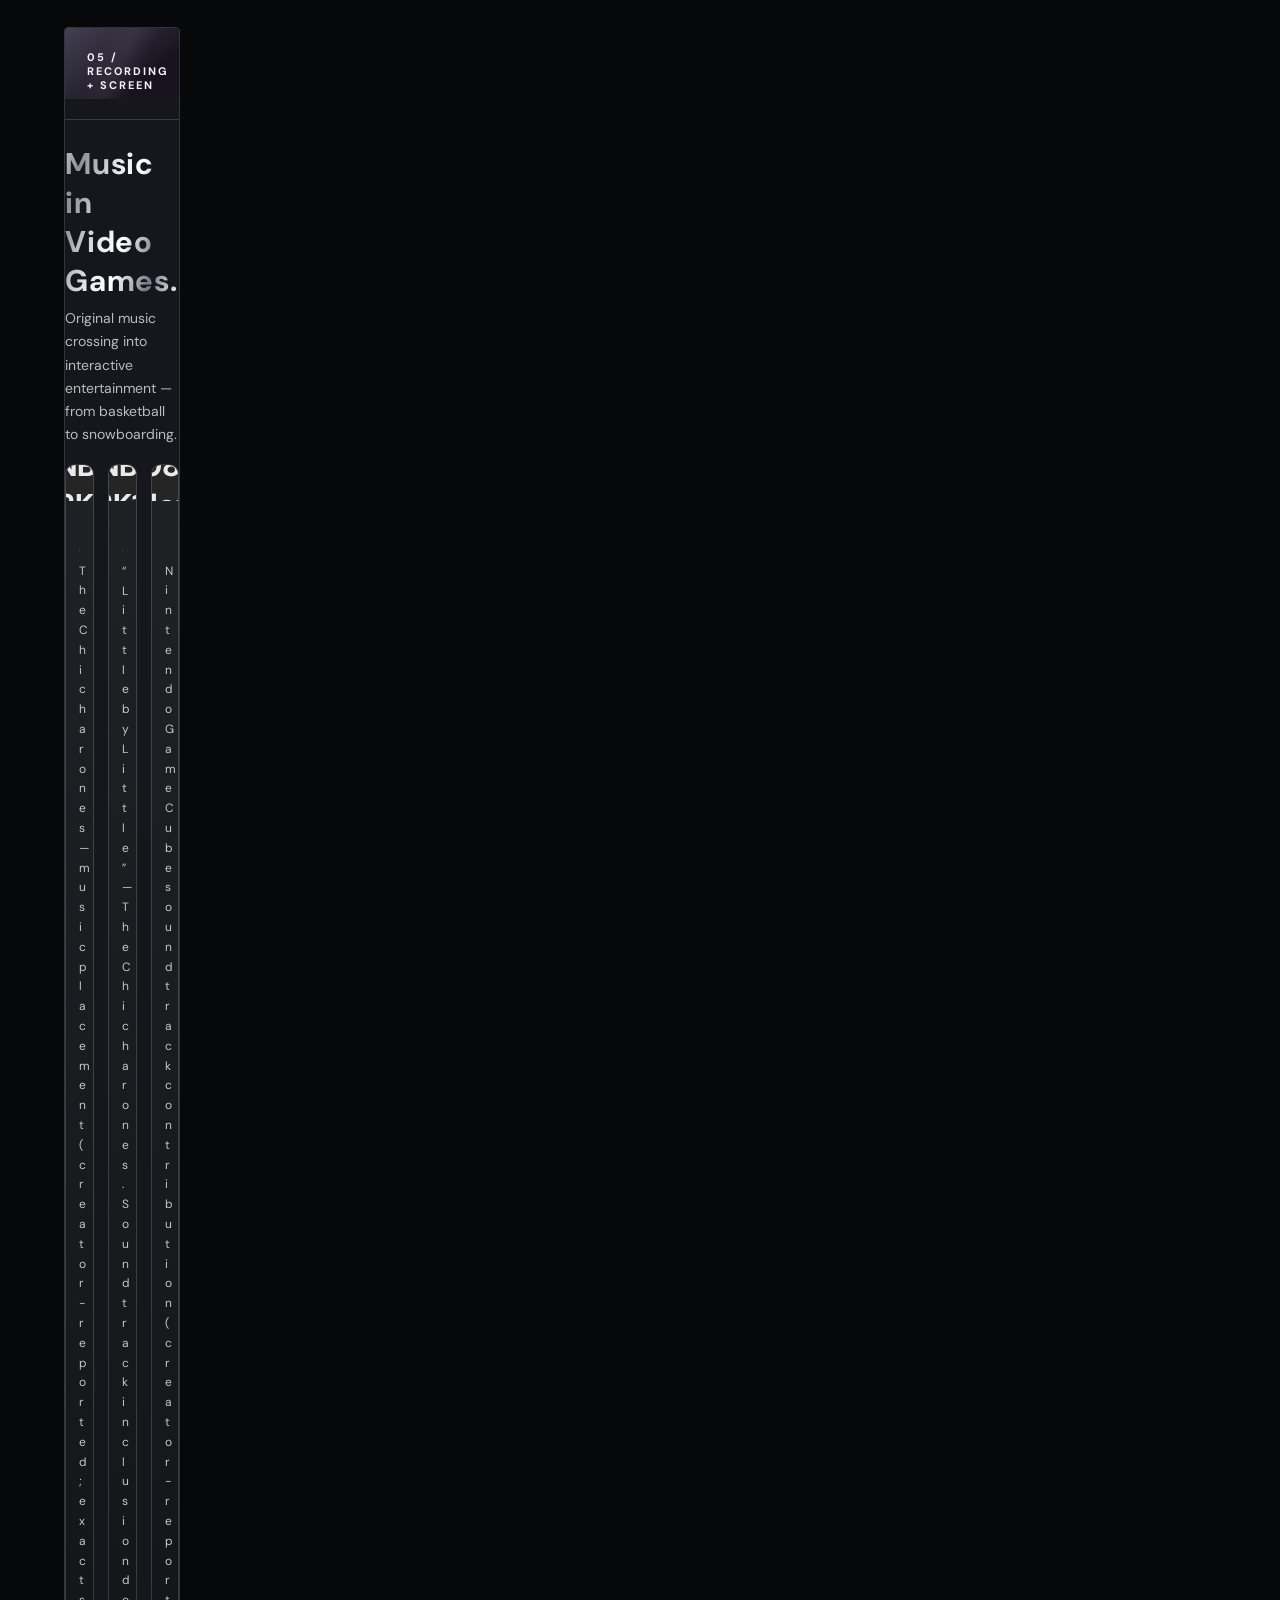
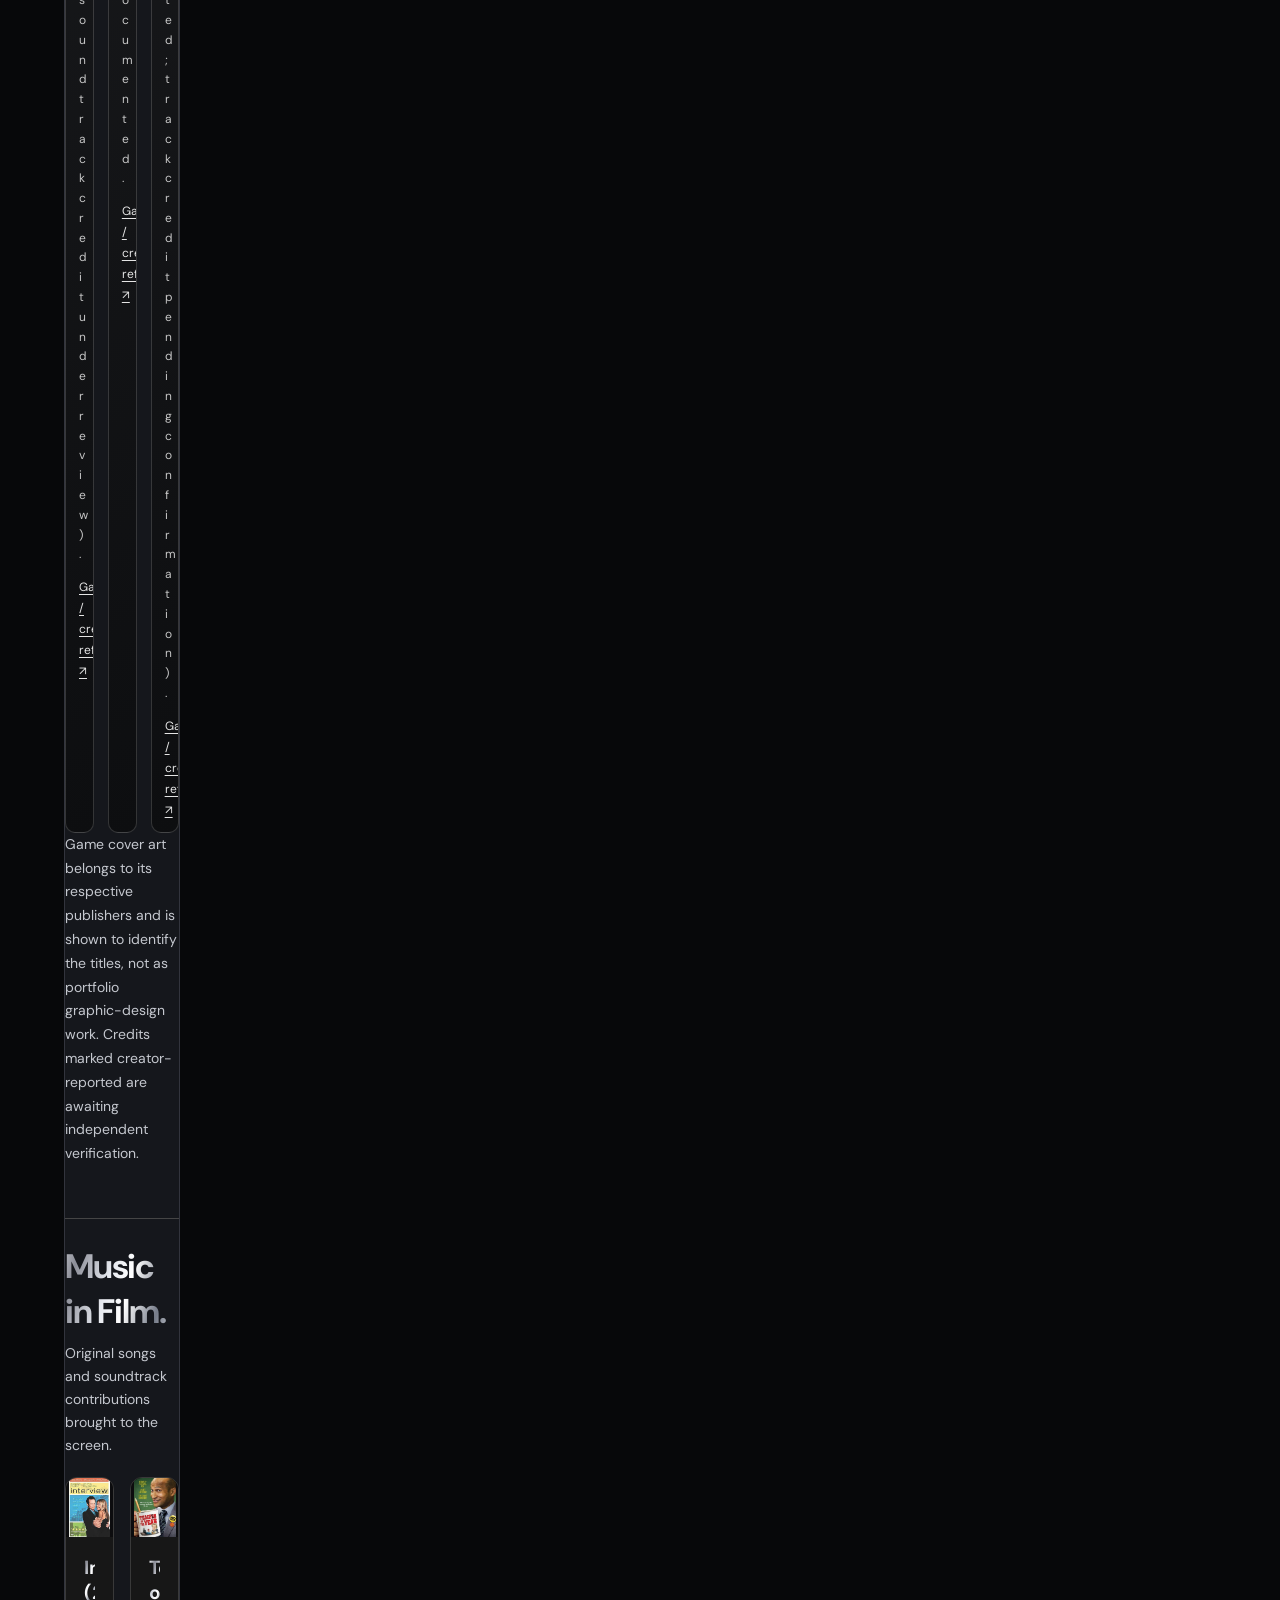
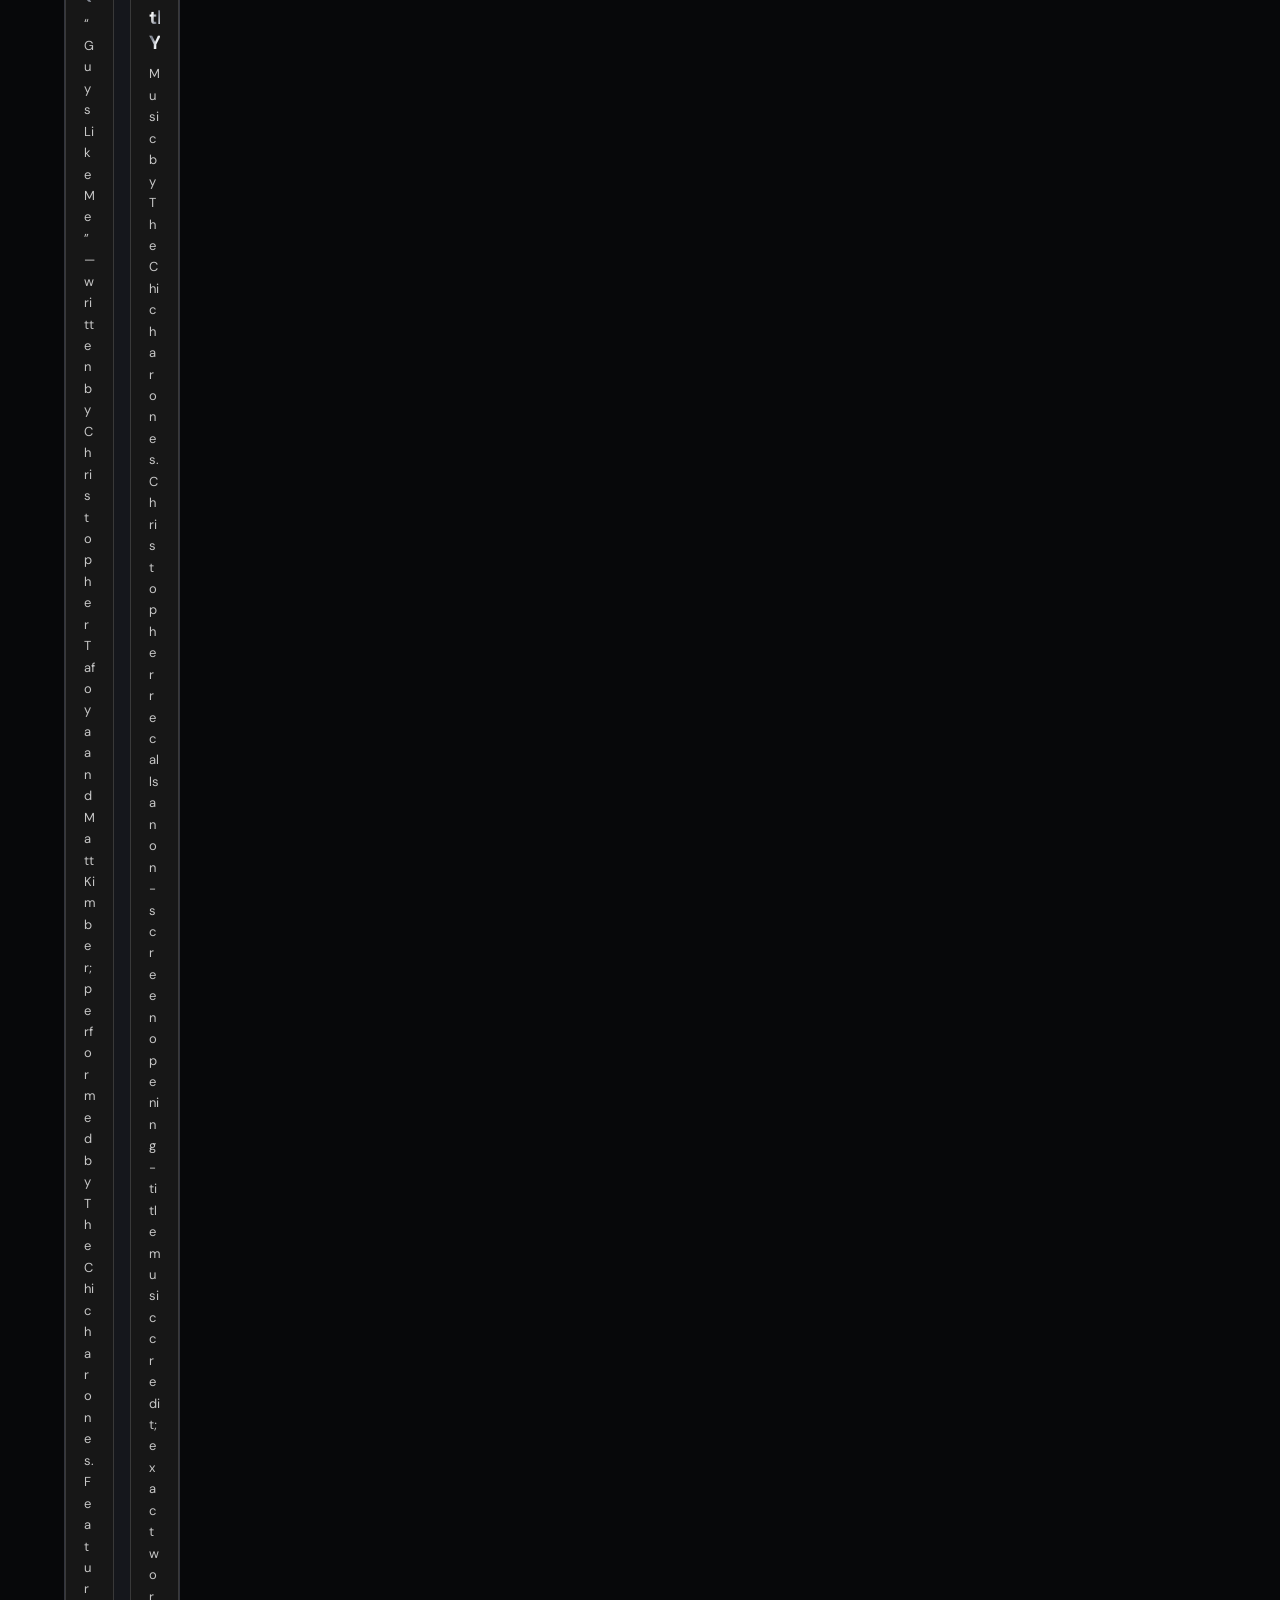
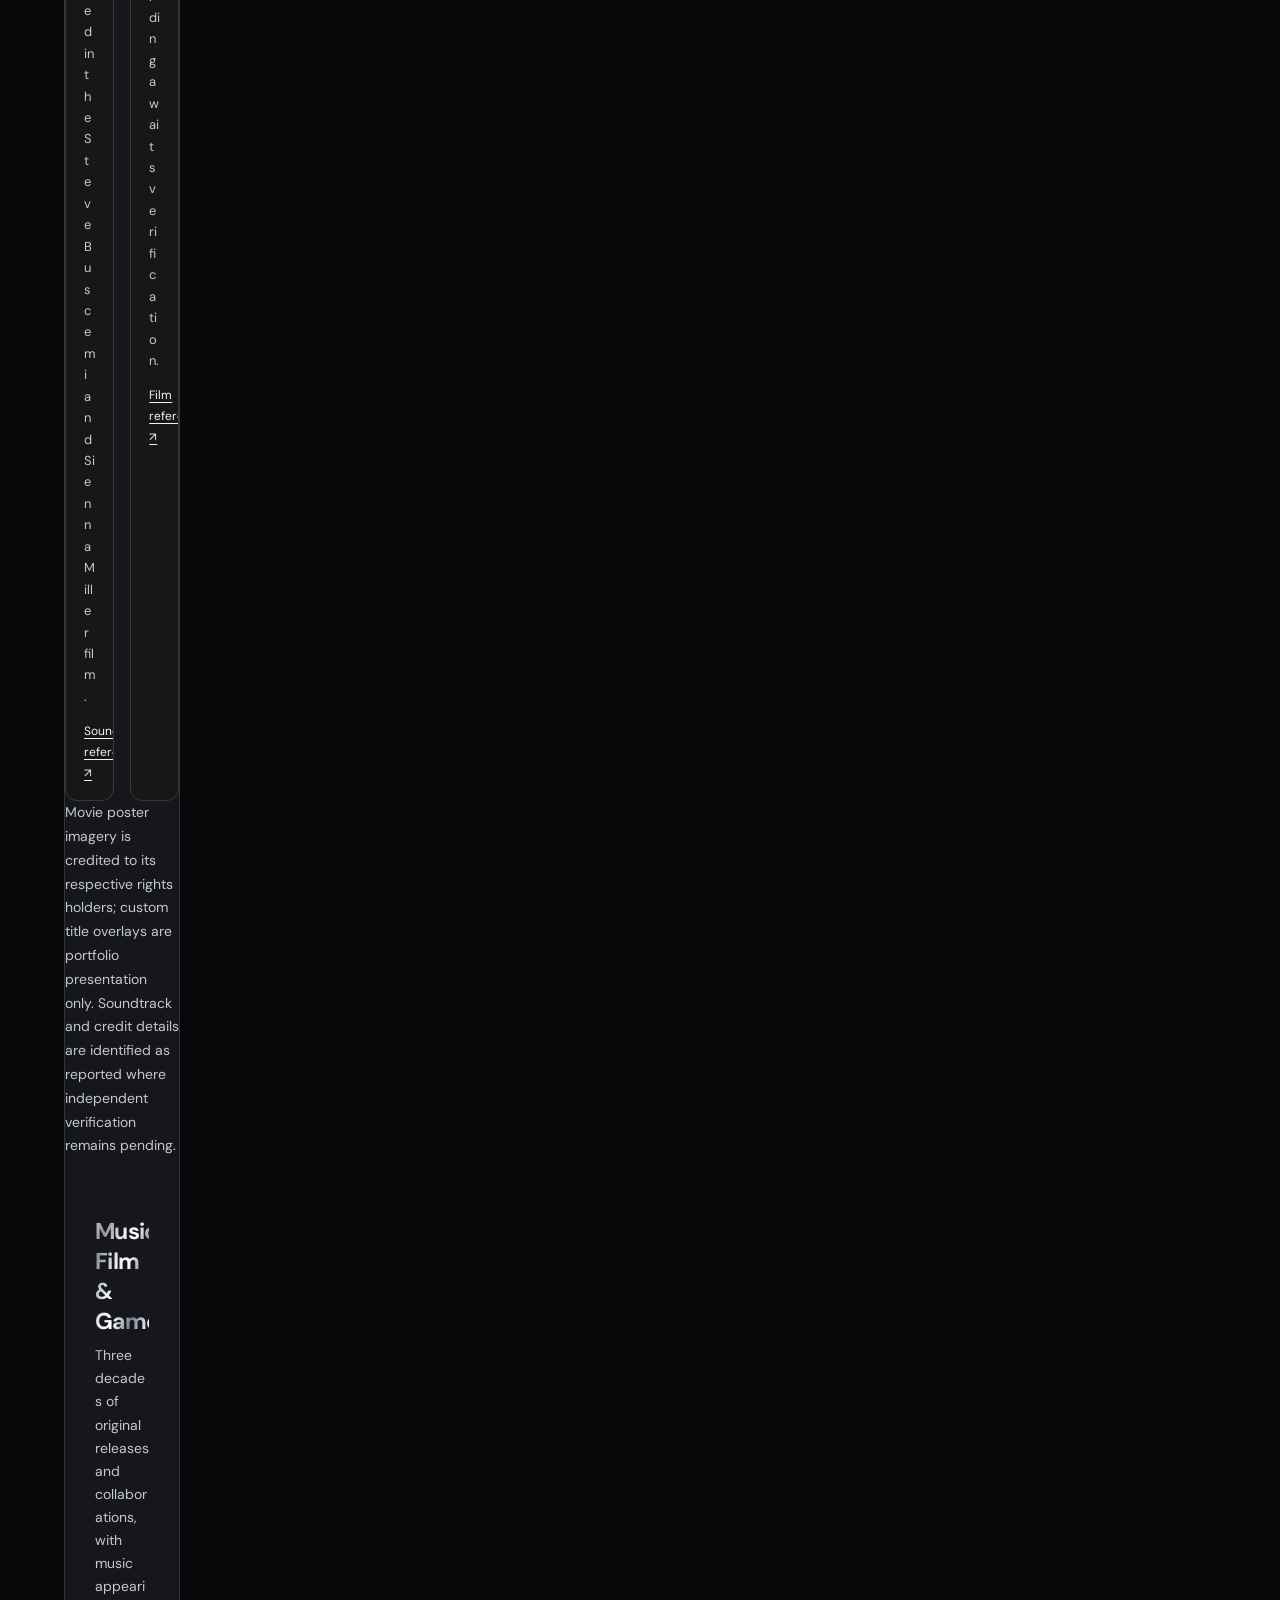
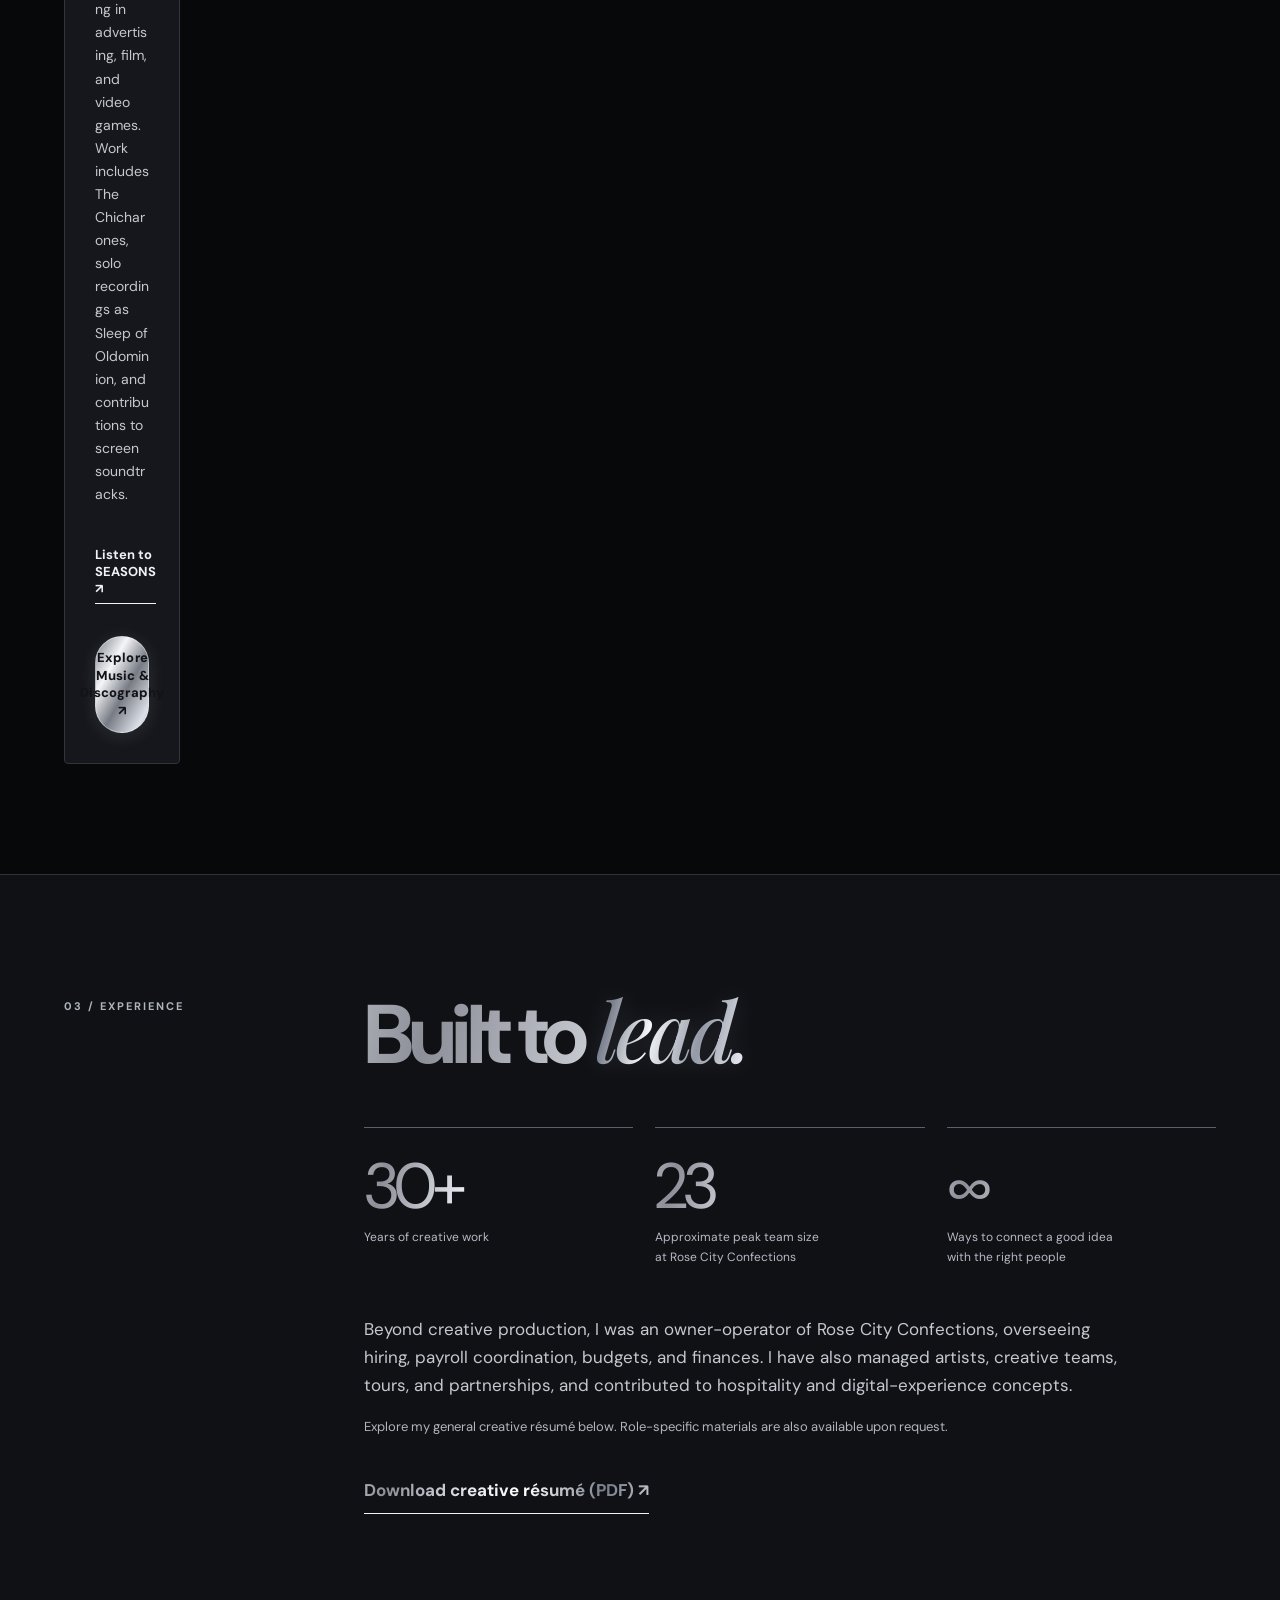
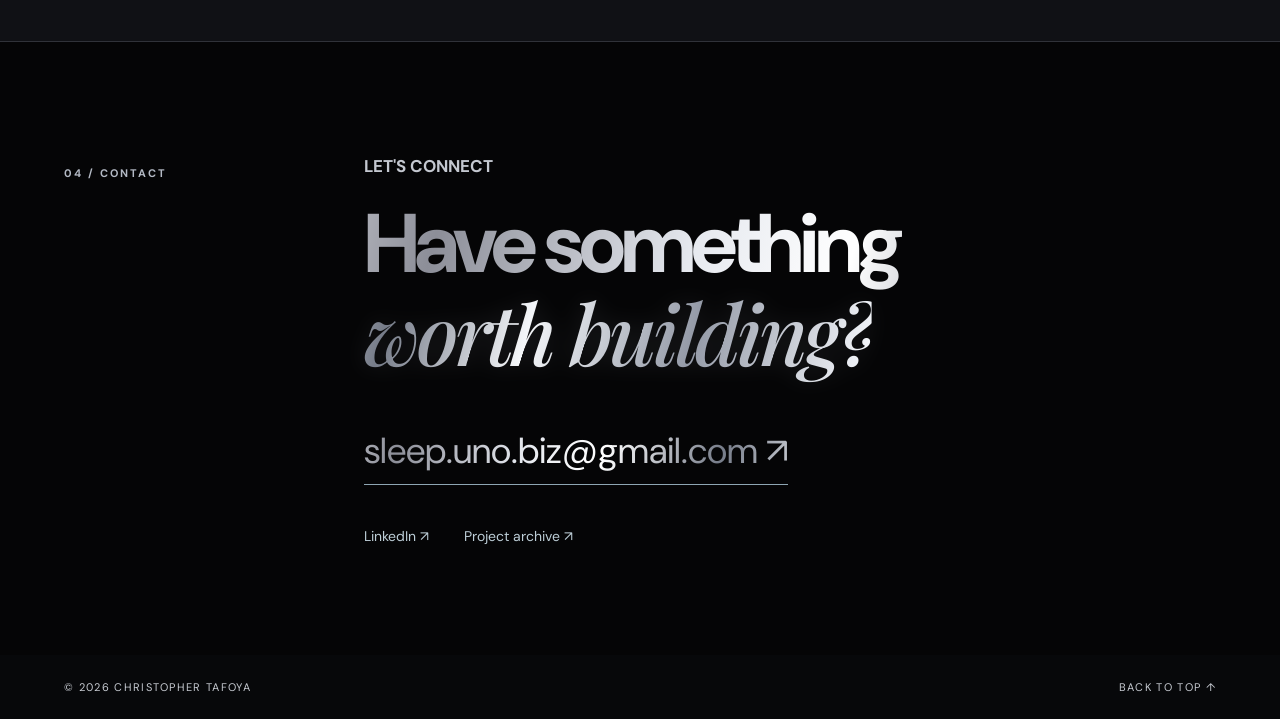
==== commit a1ea58ca: "Add files via upload" ====
--- a/index.html
+++ b/index.html
@@ -27,7 +27,7 @@
 }
 /* Keep paragraph copy, captions and buttons stable; shimmer applies only to display typography and prominent callouts. */
 @media(prefers-reduced-motion:reduce){.foil,.project-art strong,.section h2,.game-credits h4,.film-credits h4,.project-info h3,.hero h1 em,.section .lead,.game-card-body h5,.film-card-body h5,.film-title,.experience-grid .number,.section .text-link,.contact .email{background-position:48% center!important}}
-</style></head><body><header class="nav"><a class="wordmark" href="#home">CHRISTOPHER <span>TAFOYA</span></a><button aria-controls="links" aria-expanded="false" class="menu">MENU +</button><nav aria-label="Main navigation" id="links"><a href="#about">About</a><a href="#work">Selected Work</a><a href="music.html">Music &amp; Discography</a><a href="#experience">Experience</a><a href="#contact">Contact</a></nav></header><main><section class="hero" id="home"><div class="hero-inner"><p class="eyebrow">CREATIVE DIRECTION / MUSIC / STORYTELLING / PRODUCTION</p><h1><span class="foil" data-foil="">Curiosity is a</span><br/><span class="foil" data-foil="">wonderful thing.</span><br/><em>I like to see where it leads.</em></h1><p class="hero-copy">I'm Christopher Tafoya—a storyteller, artist, entrepreneur, and enthusiastic collaborator. I love unconventional thinking, good conversations, and discovering what happens when imagination meets the right people.</p><div class="actions"><a class="button primary" href="#work">Explore selected work <span>↗</span></a><a class="button secondary" href="#about">Meet Christopher <span>↗</span></a></div></div><div class="hero-index">PORTLAND, OREGON <span>01 / INTRODUCTION</span></div></section><section class="intro section" id="about"><div class="section-label">01 / ABOUT</div><div><h2>Imagination with <em>intention.</em></h2><p class="lead">I take the work seriously. Myself? A little less so.</p><p>I've spent much of my life exploring the space between imagination and possibility—and discovering what can happen when curiosity, creativity, and the right people come together.</p><p>I'm a storyteller, artist, entrepreneur, and enthusiastic collaborator with an appetite for unconventional thinking. I enjoy challenging assumptions, finding connections where others might not see them, and exploring ideas from angles that aren't immediately obvious.</p><p>My career has taken me through music, animation, advertising, brand development, creative production, and entrepreneurship. Along the way, I've built businesses, developed original concepts, worked with extraordinary artists, and learned that great creative work requires more than inspiration. It takes perspective, communication, adaptability, and the ability to bring people together around a shared vision.</p><p>I believe the most interesting possibilities often emerge when different minds, disciplines, and experiences collide. That's where I feel most at home: in the middle of a good conversation, an ambitious creative challenge, or an idea that makes everyone in the room lean forward.</p><a class="text-link" href="mailto:sleep.uno.biz@gmail.com?subject=Christopher%20Tafoya%20-%20Portfolio%20Inquiry">Get in touch ↗</a></div></section><section class="work section" id="work"><div class="section-label">02 / SELECTED WORK</div><a class="discography-link" href="film-games-original.html">Explore Film, Games &amp; Original Projects ↗</a><div class="section-main"><h2>Work across <em class="foil" data-foil="">worlds.</em></h2><p class="section-intro">A selection of projects spanning advertising, animation, original brands, music, film, and games.</p><div class="projects"><article class="project"><div class="project-art samsung image-art"><img alt="Samsung official Galaxy S4 Hi Hey Hello campaign still" class="project-image" loading="lazy" onerror="this.style.display='none';this.closest('.image-art').classList.remove('has-loaded')" onload="this.closest('.image-art').classList.add('has-loaded')" src="https://img.global.news.samsung.com/global/wp-content/uploads/2013/05/015.jpg"/><span class="art-top">01 / ADVERTISING + MUSIC</span><strong>HI HEY<br/>HELLO<span class="dot">.</span></strong><span class="art-bottom">SAMSUNG GALAXY S4</span></div><div class="project-info"><div><h3>Samsung Galaxy S4</h3><p>Co-created and performed “Hi Hey Hello” with The Chicharones, and pitched the song's advertising potential to Leo Burnett. The agency brought it to Samsung for its global Galaxy S4 campaign. Campaign direction and production were handled by Joseph Kahn and Leo Burnett.</p></div><a class="project-link samsung-case-study-link" href="samsung.html">Explore the Samsung case study ↗</a><a class="project-link" href="https://news.samsung.com/global/hi-hey-hello-from-galaxy-s4" rel="noopener noreferrer" target="_blank">View official campaign ↗</a></div></article><article class="project"><div class="project-art animation image-art"><img alt="Original ARC animation backstory animatic frame" class="project-image" loading="lazy" onload="this.closest('.image-art').classList.add('has-loaded')" src="arc-frame.jpg"/><span class="art-top">02 / ANIMATION + STORY</span><strong>STORIES<br/>IN MOTION<span class="dot">.</span></strong><span class="art-bottom">NEEDLE ON THE SKETCH / ARC</span></div><div class="project-info"><div><h3>Needle on the Sketch</h3><p>Co-owner and creative collaborator alongside veteran Disney animator Travis Blaise. Contributing writer on 23 episodes of ARC, the studio’s flagship animated series, with additional writing across original IPs in development. Work also includes voice performance, music, animatic audio, and performance direction.</p><div class="supporting-image"><img alt="Original animation artwork from Sugar Glider" loading="lazy" src="sugar-glider.jpg"/><span>From the Sugar Glider animation archive · concept/audio: Christopher Tafoya · animation: Travis Blaise</span></div></div><a class="project-link" href="needle.html">Explore the ARC animation case study ↗</a><a class="project-link" href="https://drive.google.com/drive/folders/1v4U54T7NlgoM12WjKwA5BbtNVhnst9Gl" rel="noopener noreferrer" target="_blank">View animation archive ↗</a></div></article><article class="project"><div class="project-art image-art branding" style="background:radial-gradient(ellipse at 78% 22%,rgba(185,176,132,.30),transparent 45%),linear-gradient(135deg,#102a2c 0%,#14232b 48%,#090d13 100%);"><img alt="Moon Cabana, original Celestial collection concept visualization for Art of Chill" class="project-image" loading="lazy" onerror="this.style.display='none';this.closest('.image-art').classList.remove('has-loaded')" onload="this.closest('.image-art').classList.add('has-loaded')" src="moon-cabana.jpg"/><span class="art-top">03 / IMMERSIVE WEB + CONCEPT DESIGN</span><strong>ART OF<br/>CHILL<span class="dot">.</span></strong><span class="art-bottom">ATHENS RIVIERA / CONCEPTUAL RESORT</span></div><div class="project-info"><div><h3>Art of Chill — An Imagined Destination</h3><p>Helped originate a conceptual luxury resort on the Athens Riviera, designed the Swamburger, Calm, and Celestial cabana collections, and built the immersive website. Created photorealistic visualizations, AI-assisted films, and virtual tours to bring an unbuilt destination to life. Greek Gods and Delphi cabana designs were developed by others.</p><p class="small-note">Concept presentation only; the resort and cabanas have not been built.</p></div><a class="project-link" href="https://art-of-chill.magnanimous-5418.chatgpt.site/" rel="noopener noreferrer" target="_blank">Explore the entire Art of Chill website ↗</a></div></article><article class="project"><div class="project-art branding"><span class="art-top">04 / BRAND + ORIGINAL CONCEPT</span><strong>CHARACTER<br/>IS EVERYTHING<span class="dot">.</span></strong><span class="art-bottom">SCANDAL ORGANIC ALE</span></div><div class="project-info"><div><h3>Scandal Organic Ale</h3><p>Created character personalities, fictional brand storytelling, and a companion card game concept for a Canadian beverage launch. An early example of building a world around a product.</p></div><a class="project-link" href="https://drive.google.com/drive/folders/1Ewo2O_FjuNo6lvGlBPQH_TLKKXCk0-ko" rel="noopener noreferrer" target="_blank">Explore brand projects ↗</a></div></article><article class="project"><div class="project-art music"><span class="art-top">05 / RECORDING + SCREEN</span><strong>THE SOUND<br/>OF A STORY<span class="dot">.</span></strong><span class="art-bottom">SLEEP OF OLDOMINION / THE CHICHARONES</span></div><div class="game-credits"><h4>Music in Video Games<span class="dot">.</span></h4><p class="game-intro">Original music crossing into interactive entertainment — from basketball to snowboarding.</p><div class="game-grid"><div class="game-card"><div class="game-cover"><img alt="NBA 2K11 game cover, shown for identification only" loading="lazy" onerror="this.style.display='none';this.nextElementSibling.style.display='flex'" src="https://www.powerupgaming.ca/cdn/shop/products/81Tszr3fn8L._AC_SL1500.jpg?v=1702968884"/><span class="game-fallback">NBA 2K11</span></div><div class="game-card-body"><h5>NBA 2K11</h5><p>The Chicharones — music placement (creator-reported; exact soundtrack credit under review).</p><a href="https://www.mobygames.com/game/51197/nba-2k11/covers/" rel="noopener noreferrer" target="_blank">Game / credit reference ↗</a></div></div><div class="game-card"><div class="game-cover"><img alt="NBA 2K16 game cover, shown for identification only" loading="lazy" onerror="this.style.display='none';this.nextElementSibling.style.display='flex'" src="https://cdn.awsli.com.br/600x1000/53/53761/produto/13443297/28c6113c77.jpg"/><span class="game-fallback">NBA 2K16</span></div><div class="game-card-body"><h5>NBA 2K16</h5><p>“Little by Little” — The Chicharones. Soundtrack inclusion documented.</p><a href="https://www.gamespot.com/articles/nba-2k16s-biggest-soundtrack-ever-revealed/1100-6429182/" rel="noopener noreferrer" target="_blank">Game / credit reference ↗</a></div></div><div class="game-card"><div class="game-cover"><img alt="1080° Avalanche game cover, shown for identification only" loading="lazy" onerror="this.style.display='none';this.nextElementSibling.style.display='flex'" src="https://media.gamestop.com/i/gamestop/20017552/1080-Avalanche---GameCube?fmt=auto&amp;h=768&amp;w=768"/><span class="game-fallback">1080° Avalanche</span></div><div class="game-card-body"><h5>1080° Avalanche</h5><p>Nintendo GameCube soundtrack contribution (creator-reported; track credit pending confirmation).</p><a href="https://www.gamestop.com/video-games/retro-gaming/products/1080-avalanche---gamecube/20017552.html" rel="noopener noreferrer" target="_blank">Game / credit reference ↗</a></div></div></div><p class="game-credit-note">Game cover art belongs to its respective publishers and is shown to identify the titles, not as portfolio graphic-design work. Credits marked creator-reported are awaiting independent verification.</p></div><div aria-label="Music in Film" class="film-credits"><h4>Music in Film<span class="dot">.</span></h4><p class="film-intro">Original songs and soundtrack contributions brought to the screen.</p><div class="film-grid"><div class="film-card"><div class="film-poster"><img alt="Official Interview (2007) movie poster" class="film-art" loading="lazy" onerror="this.style.display='none'" src="interview-poster.jpg"/><span class="film-kicker">Feature film · 2007</span><strong class="film-title">INTERVIEW</strong></div><div class="film-card-body"><h5>Interview (2007)</h5><p>“Guys Like Me” — written by Christopher Tafoya and Matt Kimber; performed by The Chicharones. Featured in the Steve Buscemi and Sienna Miller film.</p><a href="https://www.ecartelera.com/peliculas/interview/banda-sonora/" rel="noopener noreferrer" target="_blank">Soundtrack reference ↗</a></div></div><div class="film-card"><div class="film-poster teacher"><img alt="Teacher of the Year film poster" class="film-art" loading="lazy" onerror="this.style.display='none'" src="teacher-of-the-year-poster.jpg"/><span class="film-kicker">Feature film · soundtrack</span><strong class="film-title">TEACHER<br/>OF THE YEAR</strong></div><div class="film-card-body"><h5>Teacher of the Year</h5><p>Music by The Chicharones. Christopher recalls an on-screen opening-title music credit; exact wording awaits verification.</p><a href="https://www.imdb.com/title/tt2076346/" rel="noopener noreferrer" target="_blank">Film reference ↗</a></div></div></div><p class="film-credit-note">Movie poster imagery is credited to its respective rights holders; custom title overlays are portfolio presentation only. Soundtrack and credit details are identified as reported where independent verification remains pending.</p></div><div class="project-info"><div><h3>Music, Film &amp; Games</h3><p>Three decades of original releases and collaborations, with music appearing in advertising, film, and video games. Work includes The Chicharones, solo recordings as Sleep of Oldominion, and contributions to screen soundtracks.</p></div><a class="project-link" href="https://sleepofoldominion.bandcamp.com/album/seasons" rel="noopener noreferrer" target="_blank">Listen to SEASONS ↗</a><a class="project-link discography-link" href="music.html">Explore Music &amp; Discography ↗</a></div></article></div></div></section><section class="experience section" id="experience"><div class="section-label">03 / EXPERIENCE</div><div><h2>Built to <em class="foil" data-foil="">lead.</em></h2><div class="experience-grid"><div><span class="number">30+</span><span class="metric">Years of creative work</span></div><div><span class="number">23</span><span class="metric">Approximate peak team size at Rose City Confections</span></div><div><span class="number">∞</span><span class="metric">Ways to connect a good idea with the right people</span></div></div><p>Beyond creative production, I was an owner-operator of Rose City Confections, overseeing hiring, payroll coordination, budgets, and finances. I have also managed artists, creative teams, tours, and partnerships, and contributed to hospitality and digital-experience concepts.</p><p class="small-note">A role-specific résumé and cover letter are available upon request. This portfolio is a selected overview rather than a complete credits list.</p></div></section><section class="contact section" id="contact"><div class="section-label">04 / CONTACT</div><div><p class="eyebrow">LET'S CONNECT</p><h2>Have something<br/><em class="foil" data-foil="">worth building?</em></h2><a class="email" href="mailto:sleep.uno.biz@gmail.com">sleep.uno.biz@gmail.com ↗</a><div class="contact-links"><a href="https://www.linkedin.com/in/christopher-tafoya-09bab435a" rel="noopener noreferrer" target="_blank">LinkedIn ↗</a><a href="https://drive.google.com/drive/folders/1iG2dSpx9E_xnGK8WQKe5XFzU4Nlze9GK" rel="noopener noreferrer" target="_blank">Project archive ↗</a></div></div></section></main><footer><span>© <span id="year">2026</span> CHRISTOPHER TAFOYA</span><a href="#home">BACK TO TOP ↑</a></footer>
+</style></head><body><header class="nav"><a class="wordmark" href="#home">CHRISTOPHER <span>TAFOYA</span></a><button aria-controls="links" aria-expanded="false" class="menu">MENU +</button><nav aria-label="Main navigation" id="links"><a href="#about">About</a><a href="#work">Selected Work</a><a href="music.html">Music &amp; Discography</a><a href="#experience">Experience</a><a href="#contact">Contact</a></nav></header><main><section class="hero" id="home"><div class="hero-inner"><p class="eyebrow">CREATIVE DIRECTION / MUSIC / STORYTELLING / PRODUCTION</p><h1><span class="foil" data-foil="">Curiosity is a</span><br/><span class="foil" data-foil="">wonderful thing.</span><br/><em>I like to see where it leads.</em></h1><p class="hero-copy">I'm Christopher Tafoya—a storyteller, artist, entrepreneur, and enthusiastic collaborator. I love unconventional thinking, good conversations, and discovering what happens when imagination meets the right people.</p><div class="actions"><a class="button primary" href="#work">Explore selected work <span>↗</span></a><a class="button secondary" href="#about">Meet Christopher <span>↗</span></a></div></div><div class="hero-index">PORTLAND, OREGON <span>01 / INTRODUCTION</span></div></section><section class="intro section" id="about"><div class="section-label">01 / ABOUT</div><div><h2>Imagination with <em>intention.</em></h2><p class="lead">I take the work seriously. Myself? A little less so.</p><p>I've spent much of my life exploring the space between imagination and possibility—and discovering what can happen when curiosity, creativity, and the right people come together.</p><p>I'm a storyteller, artist, entrepreneur, and enthusiastic collaborator with an appetite for unconventional thinking. I enjoy challenging assumptions, finding connections where others might not see them, and exploring ideas from angles that aren't immediately obvious.</p><p>My career has taken me through music, animation, advertising, brand development, creative production, and entrepreneurship. Along the way, I've built businesses, developed original concepts, worked with extraordinary artists, and learned that great creative work requires more than inspiration. It takes perspective, communication, adaptability, and the ability to bring people together around a shared vision.</p><p>I believe the most interesting possibilities often emerge when different minds, disciplines, and experiences collide. That's where I feel most at home: in the middle of a good conversation, an ambitious creative challenge, or an idea that makes everyone in the room lean forward.</p><a class="text-link" href="mailto:sleep.uno.biz@gmail.com?subject=Christopher%20Tafoya%20-%20Portfolio%20Inquiry">Get in touch ↗</a></div></section><section class="work section" id="work"><div class="section-label">02 / SELECTED WORK</div><a class="discography-link" href="film-games-original.html">Explore Film, Games &amp; Original Projects ↗</a><div class="section-main"><h2>Work across <em class="foil" data-foil="">worlds.</em></h2><p class="section-intro">A selection of projects spanning advertising, animation, original brands, music, film, and games.</p><div class="projects"><article class="project"><div class="project-art samsung image-art"><img alt="Samsung official Galaxy S4 Hi Hey Hello campaign still" class="project-image" loading="lazy" onerror="this.style.display='none';this.closest('.image-art').classList.remove('has-loaded')" onload="this.closest('.image-art').classList.add('has-loaded')" src="https://img.global.news.samsung.com/global/wp-content/uploads/2013/05/015.jpg"/><span class="art-top">01 / ADVERTISING + MUSIC</span><strong>HI HEY<br/>HELLO<span class="dot">.</span></strong><span class="art-bottom">SAMSUNG GALAXY S4</span></div><div class="project-info"><div><h3>Samsung Galaxy S4</h3><p>Co-created and performed “Hi Hey Hello” with The Chicharones, and pitched the song's advertising potential to Leo Burnett. The agency brought it to Samsung for its global Galaxy S4 campaign. Campaign direction and production were handled by Joseph Kahn and Leo Burnett.</p></div><a class="project-link samsung-case-study-link" href="samsung.html">Explore the Samsung case study ↗</a><a class="project-link" href="https://news.samsung.com/global/hi-hey-hello-from-galaxy-s4" rel="noopener noreferrer" target="_blank">View official campaign ↗</a></div></article><article class="project"><div class="project-art animation image-art"><img alt="Original ARC animation backstory animatic frame" class="project-image" loading="lazy" onload="this.closest('.image-art').classList.add('has-loaded')" src="arc-frame.jpg"/><span class="art-top">02 / ANIMATION + STORY</span><strong>STORIES<br/>IN MOTION<span class="dot">.</span></strong><span class="art-bottom">NEEDLE ON THE SKETCH / ARC</span></div><div class="project-info"><div><h3>Needle on the Sketch</h3><p>Co-owner and creative collaborator alongside veteran Disney animator Travis Blaise. Contributing writer on 23 episodes of ARC, the studio’s flagship animated series, with additional writing across original IPs in development. Work also includes voice performance, music, animatic audio, and performance direction.</p><div class="supporting-image"><img alt="Original animation artwork from Sugar Glider" loading="lazy" src="sugar-glider.jpg"/><span>From the Sugar Glider animation archive · concept/audio: Christopher Tafoya · animation: Travis Blaise</span></div></div><a class="project-link" href="needle.html">Explore the ARC animation case study ↗</a><a class="project-link" href="https://drive.google.com/drive/folders/1v4U54T7NlgoM12WjKwA5BbtNVhnst9Gl" rel="noopener noreferrer" target="_blank">View animation archive ↗</a></div></article><article class="project"><div class="project-art image-art branding" style="background:radial-gradient(ellipse at 78% 22%,rgba(185,176,132,.30),transparent 45%),linear-gradient(135deg,#102a2c 0%,#14232b 48%,#090d13 100%);"><img alt="Moon Cabana, original Celestial collection concept visualization for Art of Chill" class="project-image" loading="lazy" onerror="this.style.display='none';this.closest('.image-art').classList.remove('has-loaded')" onload="this.closest('.image-art').classList.add('has-loaded')" src="moon-cabana.jpg"/><span class="art-top">03 / IMMERSIVE WEB + CONCEPT DESIGN</span><strong>ART OF<br/>CHILL<span class="dot">.</span></strong><span class="art-bottom">ATHENS RIVIERA / CONCEPTUAL RESORT</span></div><div class="project-info"><div><h3>Art of Chill — An Imagined Destination</h3><p>Helped originate a conceptual luxury resort on the Athens Riviera, designed the Swamburger, Calm, and Celestial cabana collections, and built the immersive website. Created photorealistic visualizations, AI-assisted films, and virtual tours to bring an unbuilt destination to life. Greek Gods and Delphi cabana designs were developed by others.</p><p class="small-note">Concept presentation only; the resort and cabanas have not been built.</p></div><a class="project-link" href="https://art-of-chill.magnanimous-5418.chatgpt.site/" rel="noopener noreferrer" target="_blank">Explore the entire Art of Chill website ↗</a></div></article><article class="project"><div class="project-art branding"><span class="art-top">04 / BRAND + ORIGINAL CONCEPT</span><strong>CHARACTER<br/>IS EVERYTHING<span class="dot">.</span></strong><span class="art-bottom">SCANDAL ORGANIC ALE</span></div><div class="project-info"><div><h3>Scandal Organic Ale</h3><p>Created character personalities, fictional brand storytelling, and a companion card game concept for a Canadian beverage launch. An early example of building a world around a product.</p></div><a class="project-link" href="https://drive.google.com/drive/folders/1Ewo2O_FjuNo6lvGlBPQH_TLKKXCk0-ko" rel="noopener noreferrer" target="_blank">Explore brand projects ↗</a></div></article><article class="project"><div class="project-art music"><span class="art-top">05 / RECORDING + SCREEN</span><strong>THE SOUND<br/>OF A STORY<span class="dot">.</span></strong><span class="art-bottom">SLEEP OF OLDOMINION / THE CHICHARONES</span></div><div class="game-credits"><h4>Music in Video Games<span class="dot">.</span></h4><p class="game-intro">Original music crossing into interactive entertainment — from basketball to snowboarding.</p><div class="game-grid"><div class="game-card"><div class="game-cover"><img alt="NBA 2K11 game cover, shown for identification only" loading="lazy" onerror="this.style.display='none';this.nextElementSibling.style.display='flex'" src="https://www.powerupgaming.ca/cdn/shop/products/81Tszr3fn8L._AC_SL1500.jpg?v=1702968884"/><span class="game-fallback">NBA 2K11</span></div><div class="game-card-body"><h5>NBA 2K11</h5><p>The Chicharones — music placement (creator-reported; exact soundtrack credit under review).</p><a href="https://www.mobygames.com/game/51197/nba-2k11/covers/" rel="noopener noreferrer" target="_blank">Game / credit reference ↗</a></div></div><div class="game-card"><div class="game-cover"><img alt="NBA 2K16 game cover, shown for identification only" loading="lazy" onerror="this.style.display='none';this.nextElementSibling.style.display='flex'" src="https://cdn.awsli.com.br/600x1000/53/53761/produto/13443297/28c6113c77.jpg"/><span class="game-fallback">NBA 2K16</span></div><div class="game-card-body"><h5>NBA 2K16</h5><p>“Little by Little” — The Chicharones. Soundtrack inclusion documented.</p><a href="https://www.gamespot.com/articles/nba-2k16s-biggest-soundtrack-ever-revealed/1100-6429182/" rel="noopener noreferrer" target="_blank">Game / credit reference ↗</a></div></div><div class="game-card"><div class="game-cover"><img alt="1080° Avalanche game cover, shown for identification only" loading="lazy" onerror="this.style.display='none';this.nextElementSibling.style.display='flex'" src="https://media.gamestop.com/i/gamestop/20017552/1080-Avalanche---GameCube?fmt=auto&amp;h=768&amp;w=768"/><span class="game-fallback">1080° Avalanche</span></div><div class="game-card-body"><h5>1080° Avalanche</h5><p>Nintendo GameCube soundtrack contribution (creator-reported; track credit pending confirmation).</p><a href="https://www.gamestop.com/video-games/retro-gaming/products/1080-avalanche---gamecube/20017552.html" rel="noopener noreferrer" target="_blank">Game / credit reference ↗</a></div></div></div><p class="game-credit-note">Game cover art belongs to its respective publishers and is shown to identify the titles, not as portfolio graphic-design work. Credits marked creator-reported are awaiting independent verification.</p></div><div aria-label="Music in Film" class="film-credits"><h4>Music in Film<span class="dot">.</span></h4><p class="film-intro">Original songs and soundtrack contributions brought to the screen.</p><div class="film-grid"><div class="film-card"><div class="film-poster"><img alt="Official Interview (2007) movie poster" class="film-art" loading="lazy" onerror="this.style.display='none'" src="interview-poster.jpg"/><span class="film-kicker">Feature film · 2007</span><strong class="film-title">INTERVIEW</strong></div><div class="film-card-body"><h5>Interview (2007)</h5><p>“Guys Like Me” — written by Christopher Tafoya and Matt Kimber; performed by The Chicharones. Featured in the Steve Buscemi and Sienna Miller film.</p><a href="https://www.ecartelera.com/peliculas/interview/banda-sonora/" rel="noopener noreferrer" target="_blank">Soundtrack reference ↗</a></div></div><div class="film-card"><div class="film-poster teacher"><img alt="Teacher of the Year film poster" class="film-art" loading="lazy" onerror="this.style.display='none'" src="teacher-of-the-year-poster.jpg"/><span class="film-kicker">Feature film · soundtrack</span><strong class="film-title">TEACHER<br/>OF THE YEAR</strong></div><div class="film-card-body"><h5>Teacher of the Year</h5><p>Music by The Chicharones. Christopher recalls an on-screen opening-title music credit; exact wording awaits verification.</p><a href="https://www.imdb.com/title/tt2076346/" rel="noopener noreferrer" target="_blank">Film reference ↗</a></div></div></div><p class="film-credit-note">Movie poster imagery is credited to its respective rights holders; custom title overlays are portfolio presentation only. Soundtrack and credit details are identified as reported where independent verification remains pending.</p></div><div class="project-info"><div><h3>Music, Film &amp; Games</h3><p>Three decades of original releases and collaborations, with music appearing in advertising, film, and video games. Work includes The Chicharones, solo recordings as Sleep of Oldominion, and contributions to screen soundtracks.</p></div><a class="project-link" href="https://sleepofoldominion.bandcamp.com/album/seasons" rel="noopener noreferrer" target="_blank">Listen to SEASONS ↗</a><a class="project-link discography-link" href="music.html">Explore Music &amp; Discography ↗</a></div></article></div></div></section><section class="experience section" id="experience"><div class="section-label">03 / EXPERIENCE</div><div><h2>Built to <em class="foil" data-foil="">lead.</em></h2><div class="experience-grid"><div><span class="number">30+</span><span class="metric">Years of creative work</span></div><div><span class="number">23</span><span class="metric">Approximate peak team size at Rose City Confections</span></div><div><span class="number">∞</span><span class="metric">Ways to connect a good idea with the right people</span></div></div><p>Beyond creative production, I was an owner-operator of Rose City Confections, overseeing hiring, payroll coordination, budgets, and finances. I have also managed artists, creative teams, tours, and partnerships, and contributed to hospitality and digital-experience concepts.</p><p class="small-note">Explore my general creative résumé below. Role-specific materials are also available upon request.</p><p><a class="text-link" href="Christopher_Tafoya_General_Creative_Resume.pdf" target="_blank" rel="noopener noreferrer" download>Download creative résumé (PDF) ↗</a></p></div></section><section class="contact section" id="contact"><div class="section-label">04 / CONTACT</div><div><p class="eyebrow">LET'S CONNECT</p><h2>Have something<br/><em class="foil" data-foil="">worth building?</em></h2><a class="email" href="mailto:sleep.uno.biz@gmail.com">sleep.uno.biz@gmail.com ↗</a><div class="contact-links"><a href="https://www.linkedin.com/in/christopher-tafoya-09bab435a" rel="noopener noreferrer" target="_blank">LinkedIn ↗</a><a href="https://drive.google.com/drive/folders/1iG2dSpx9E_xnGK8WQKe5XFzU4Nlze9GK" rel="noopener noreferrer" target="_blank">Project archive ↗</a></div></div></section></main><footer><span>© <span id="year">2026</span> CHRISTOPHER TAFOYA</span><a href="#home">BACK TO TOP ↑</a></footer>
 <script src="script.js"></script><script id="sitewide-music-shimmer-script">
 (()=>{
   const targets=document.querySelectorAll('.foil,.project-art strong,.section h2,.game-credits h4,.film-credits h4,.project-info h3,.hero h1 em,.section .lead,.game-card-body h5,.film-card-body h5,.film-title,.experience-grid .number,.section .text-link,.contact .email');
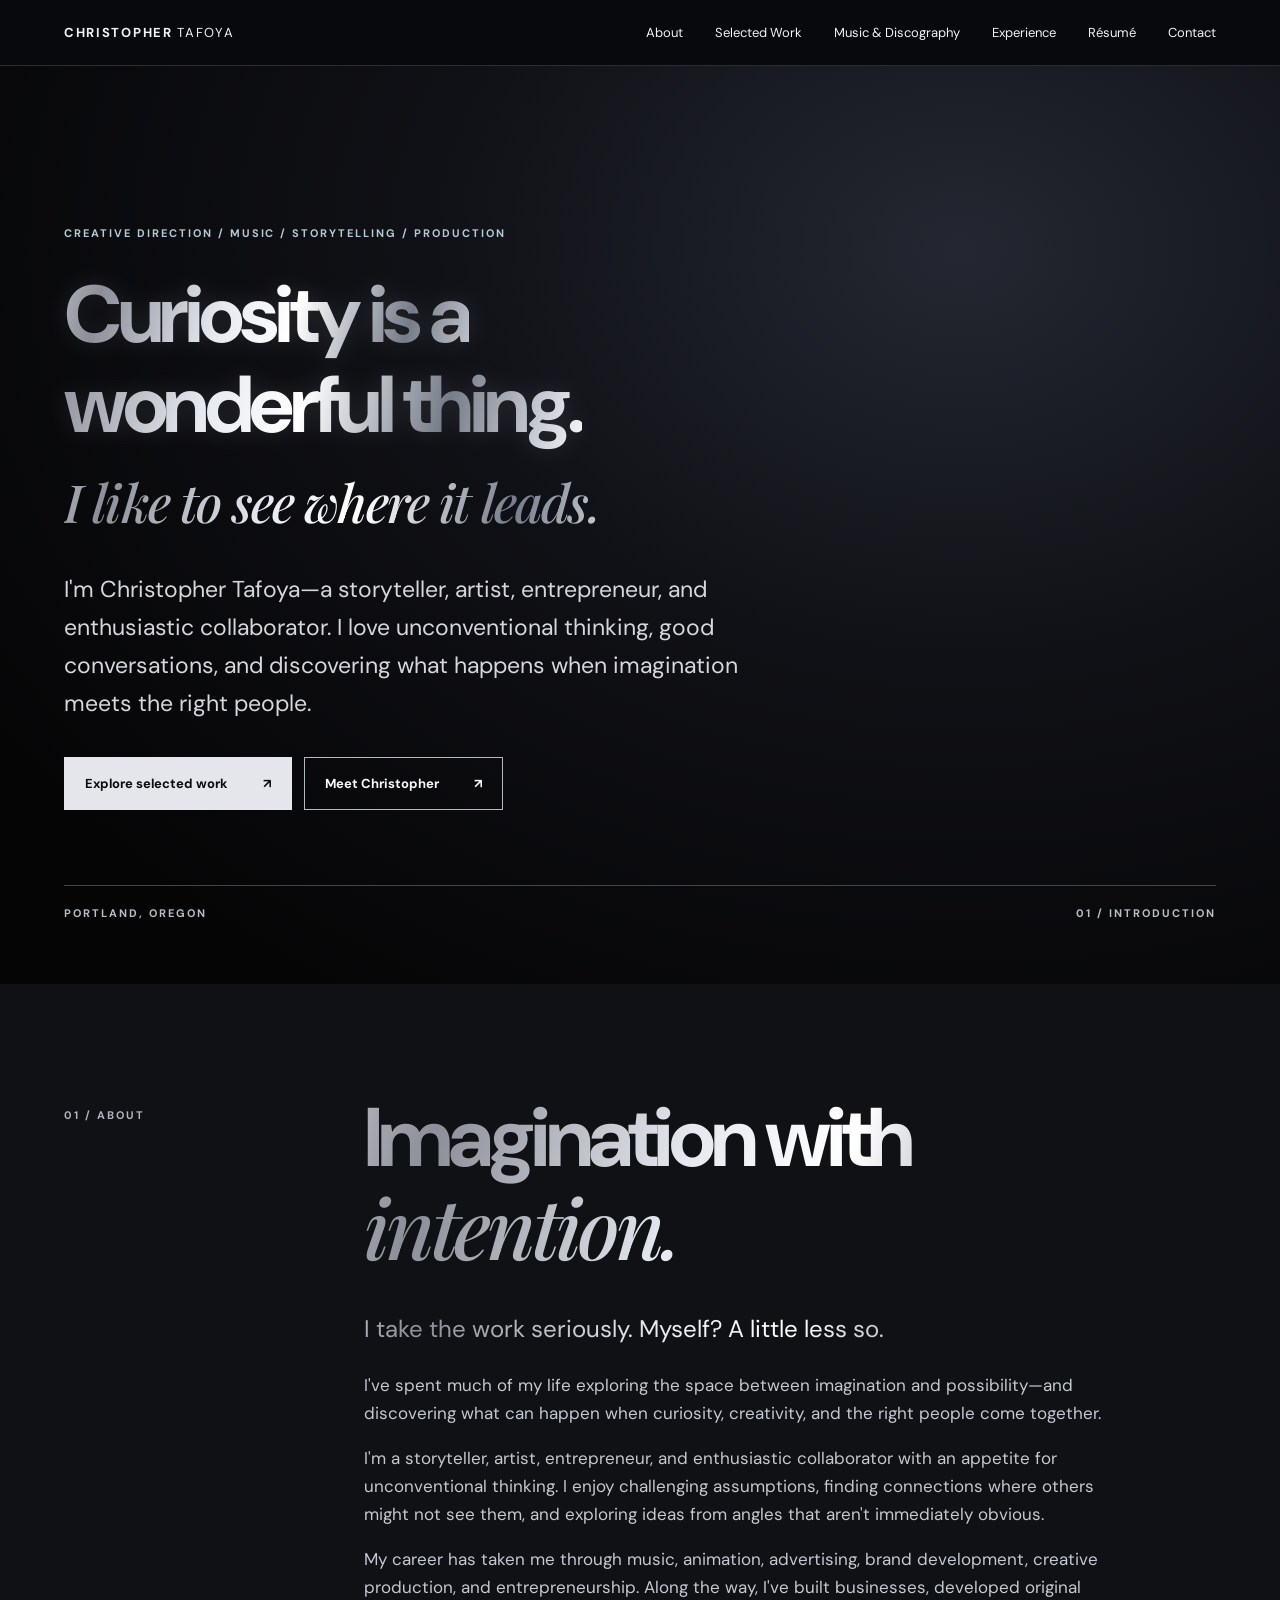
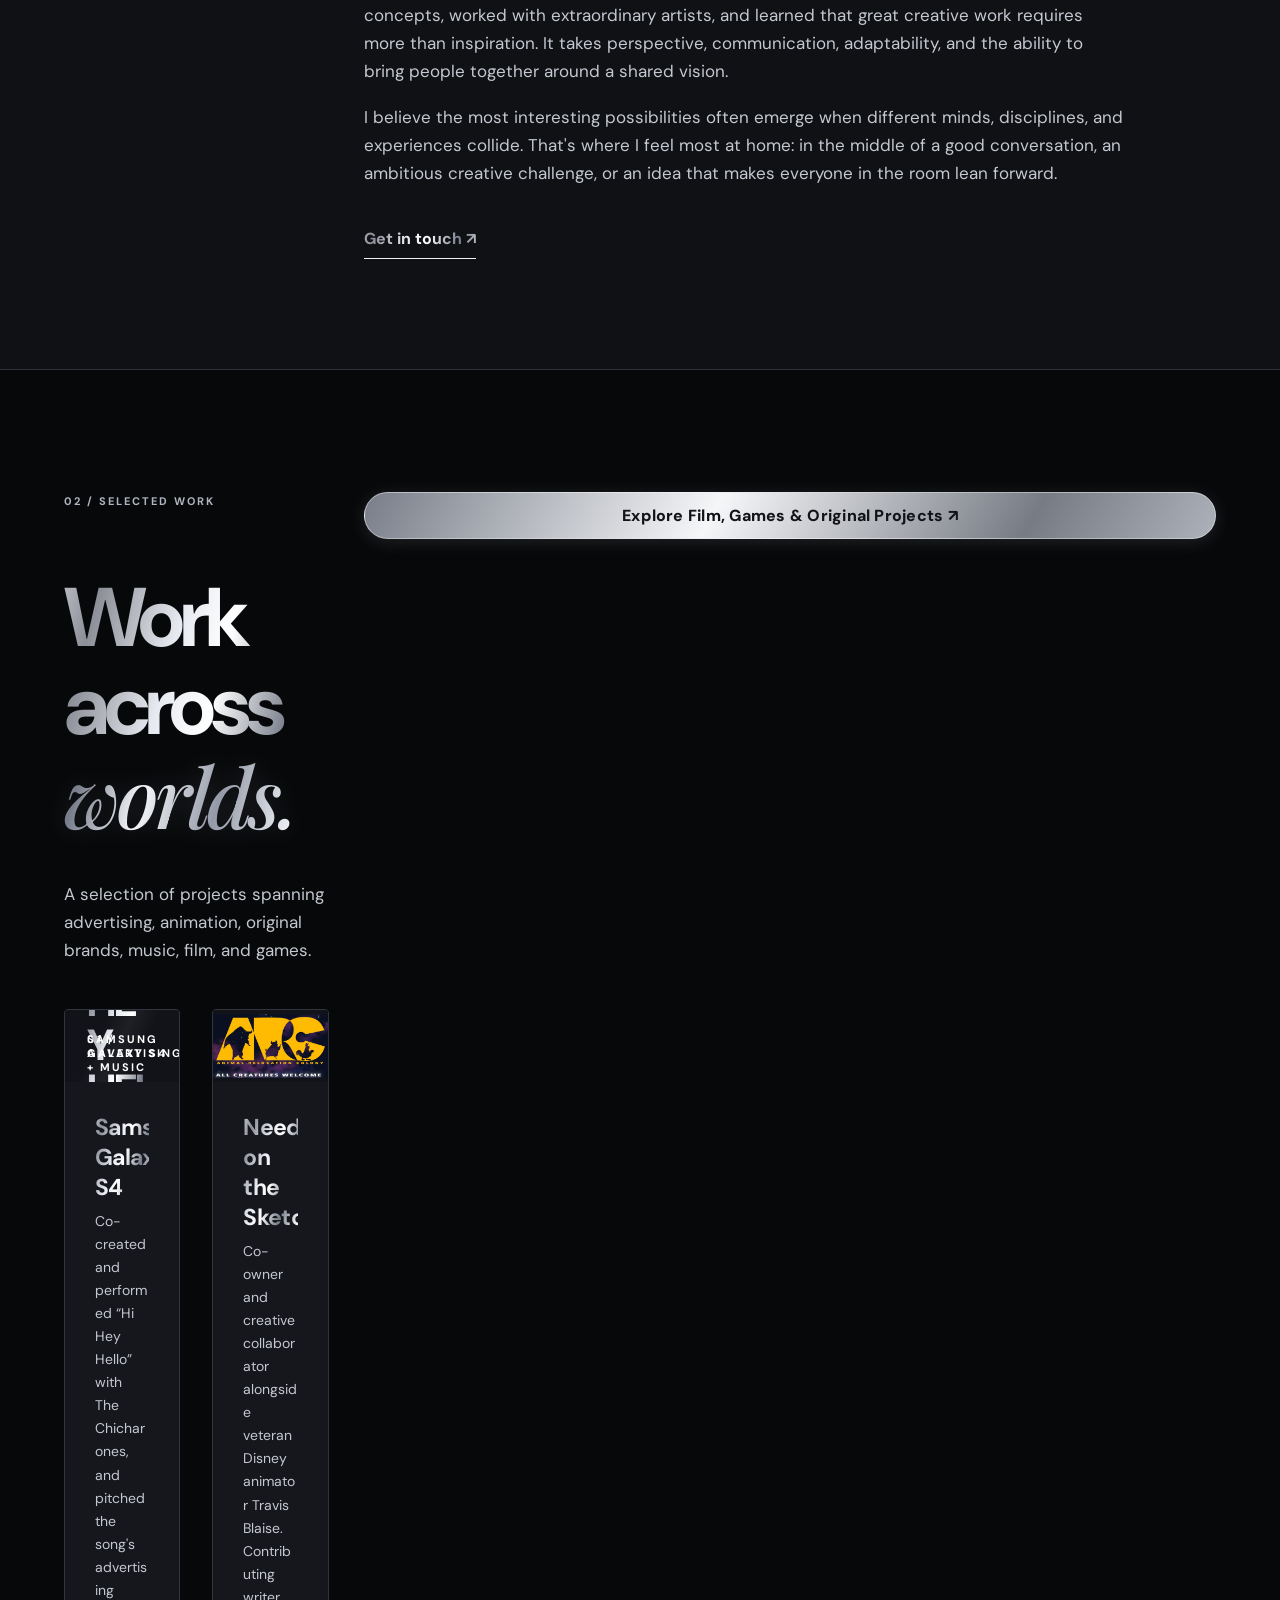
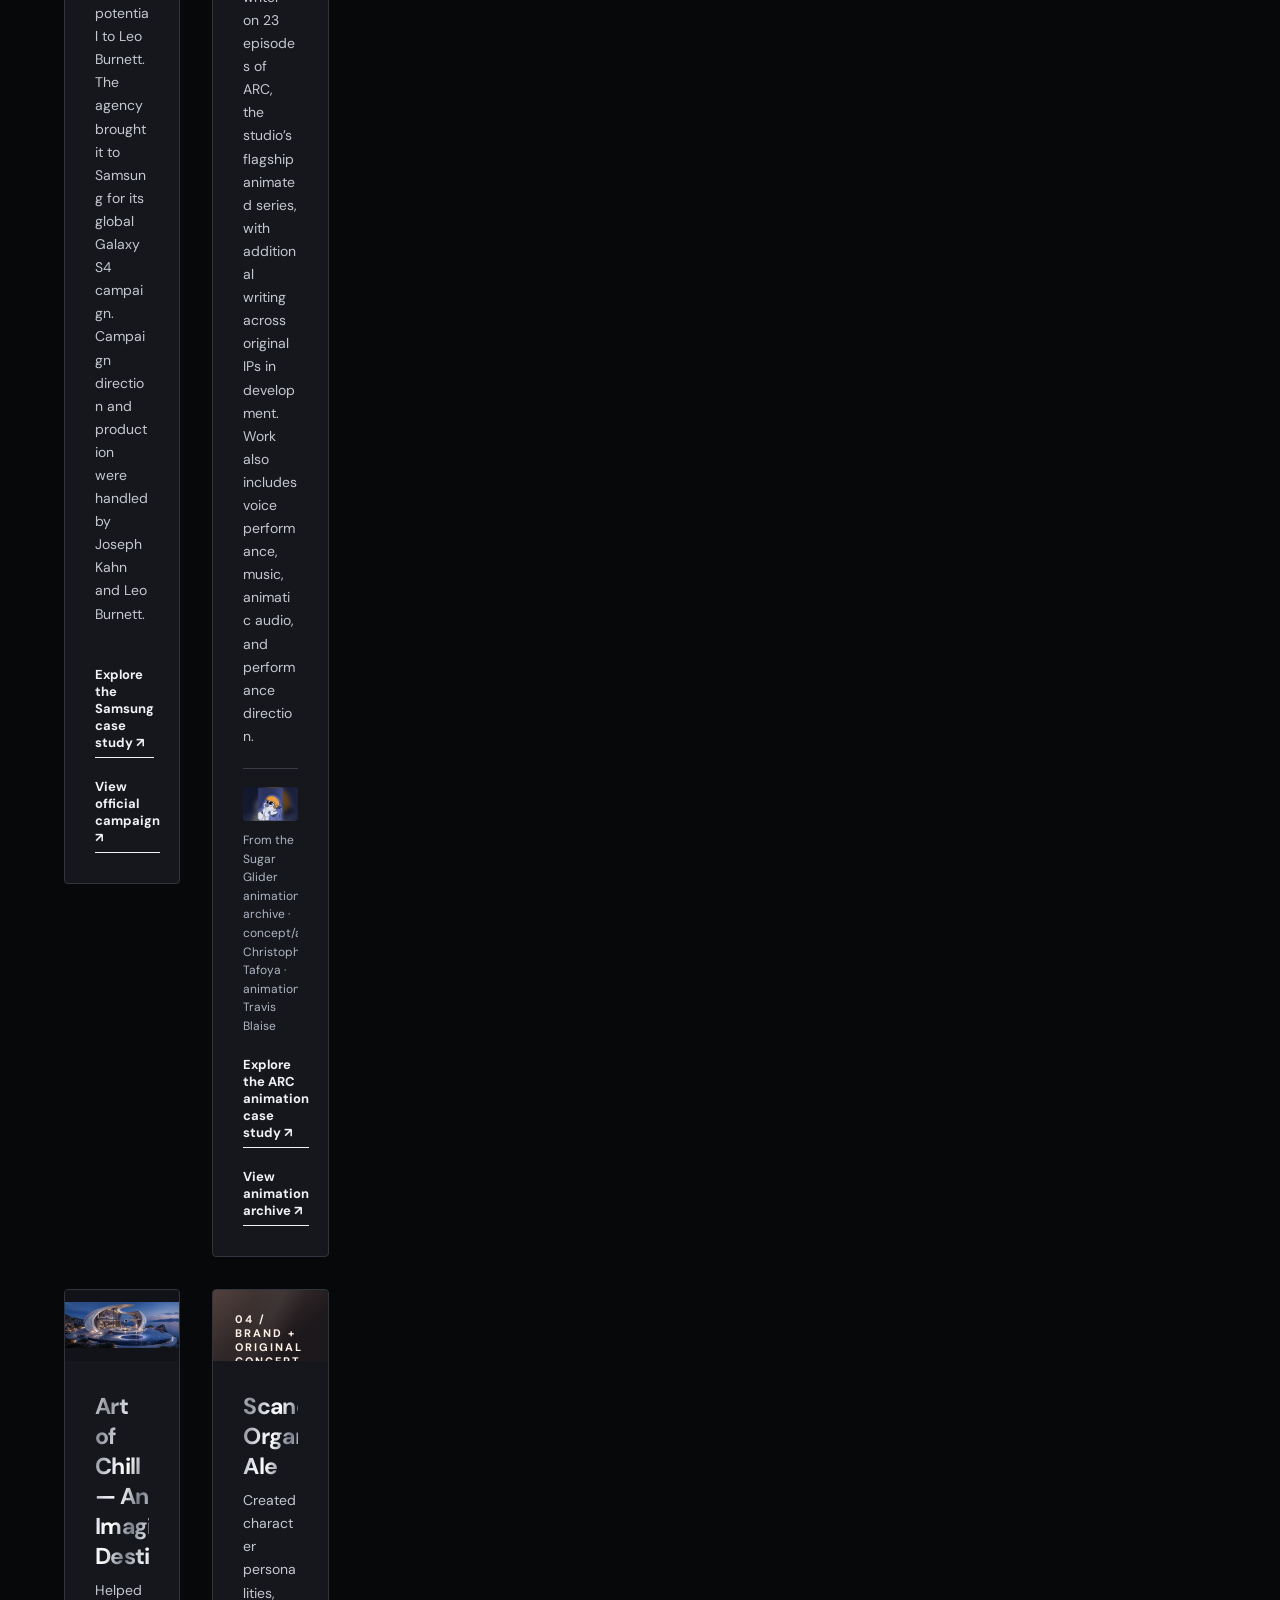
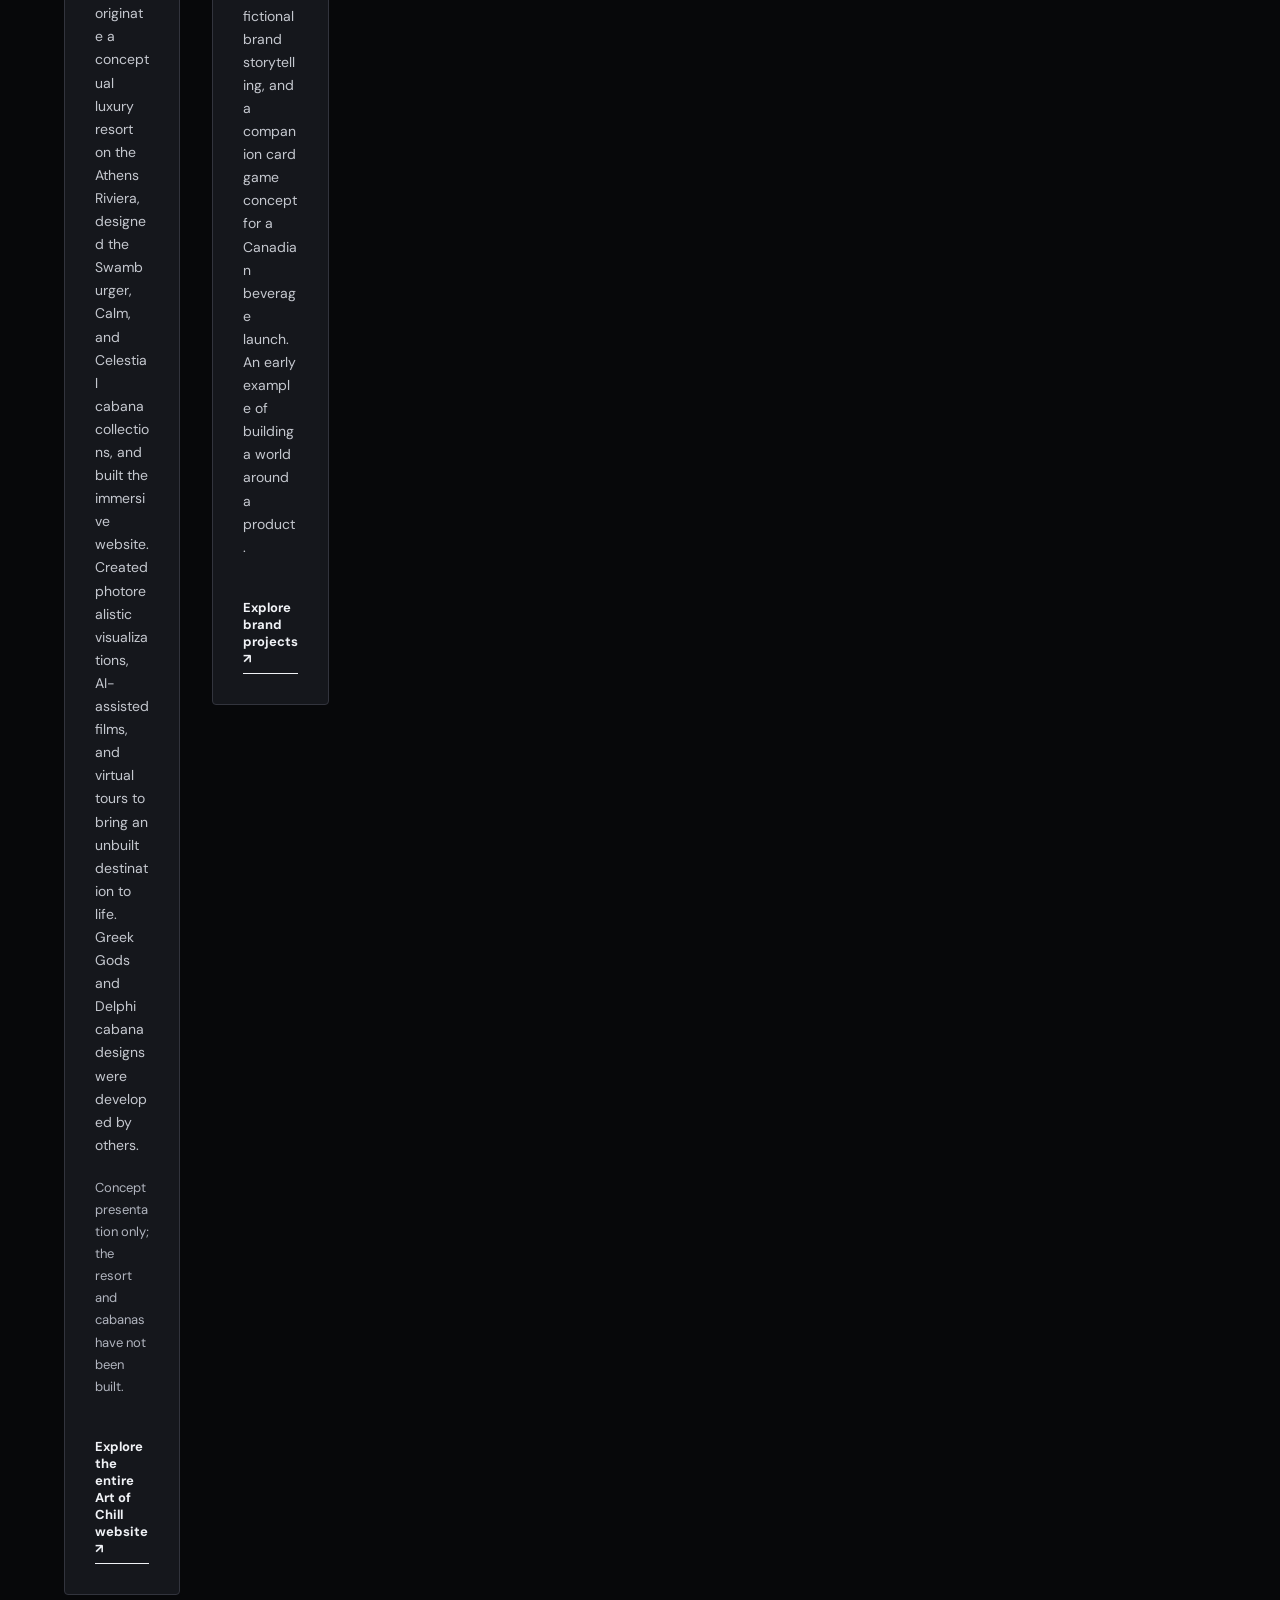
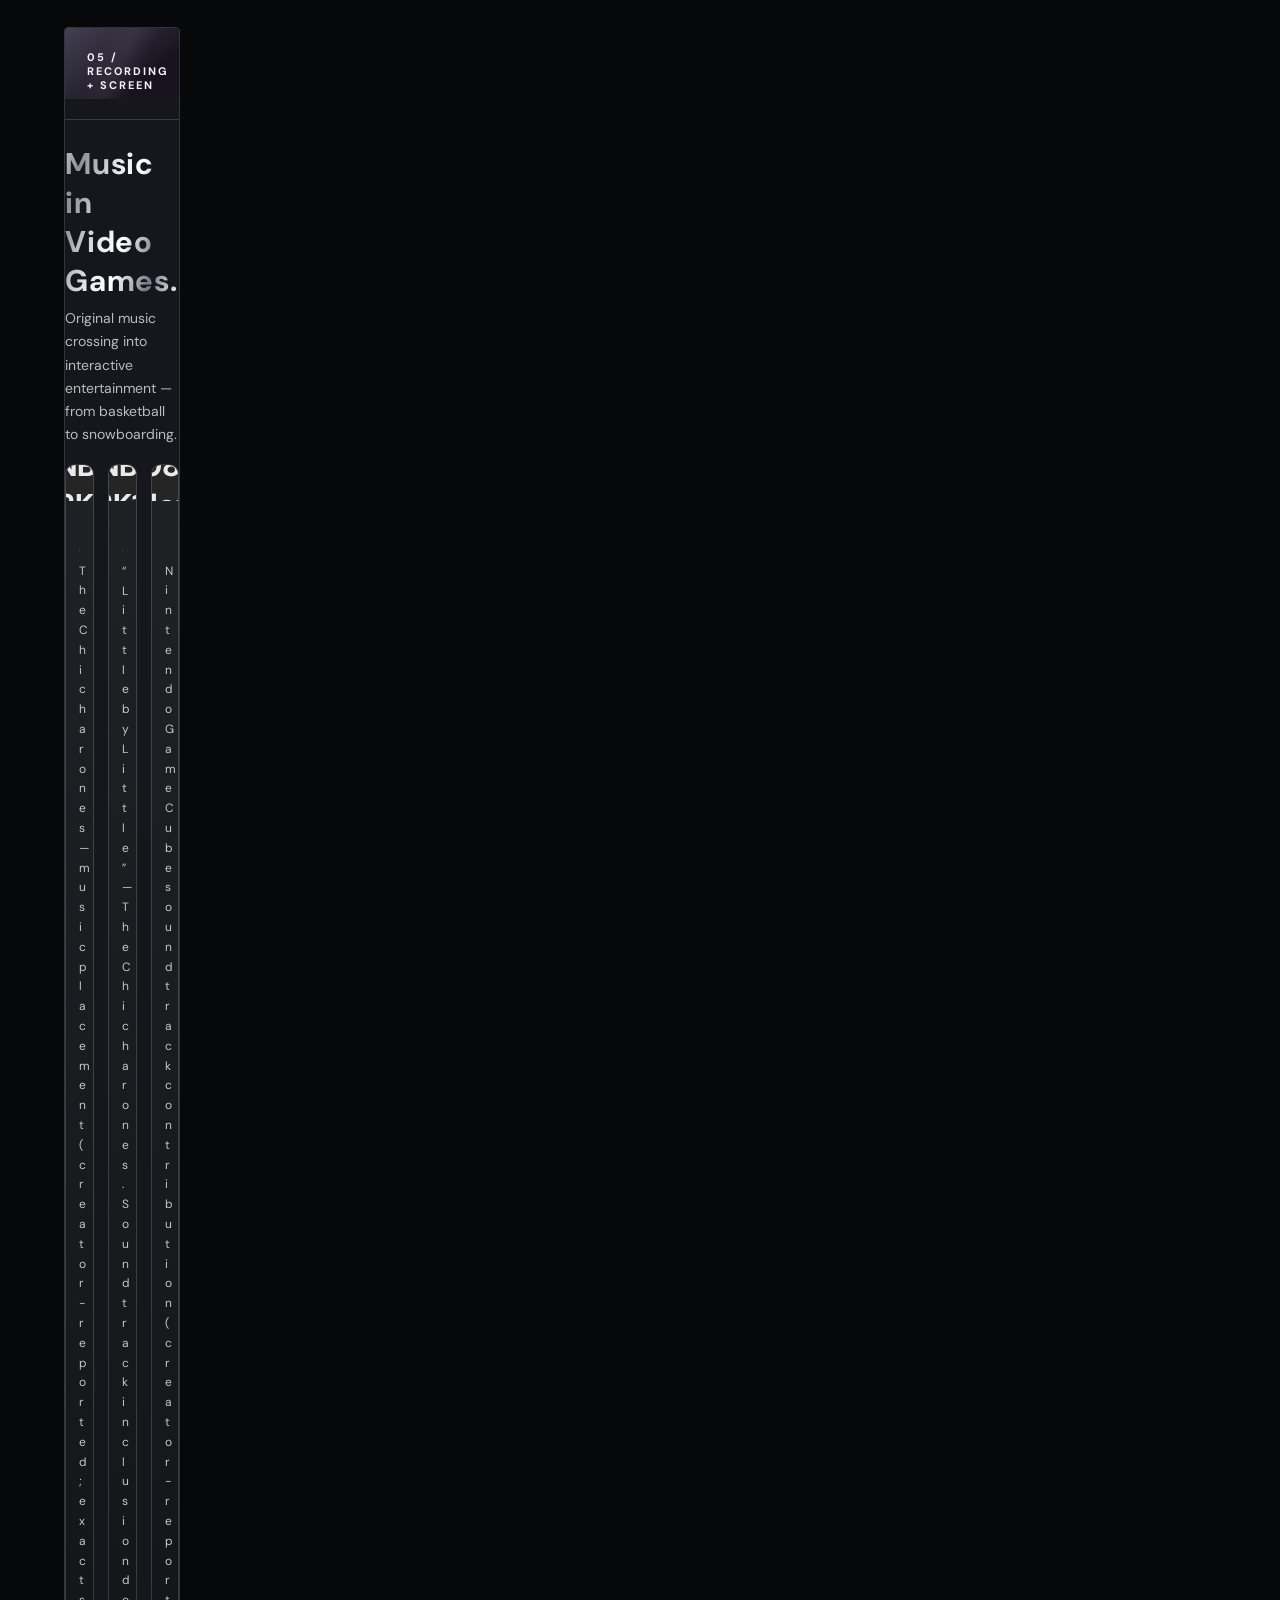
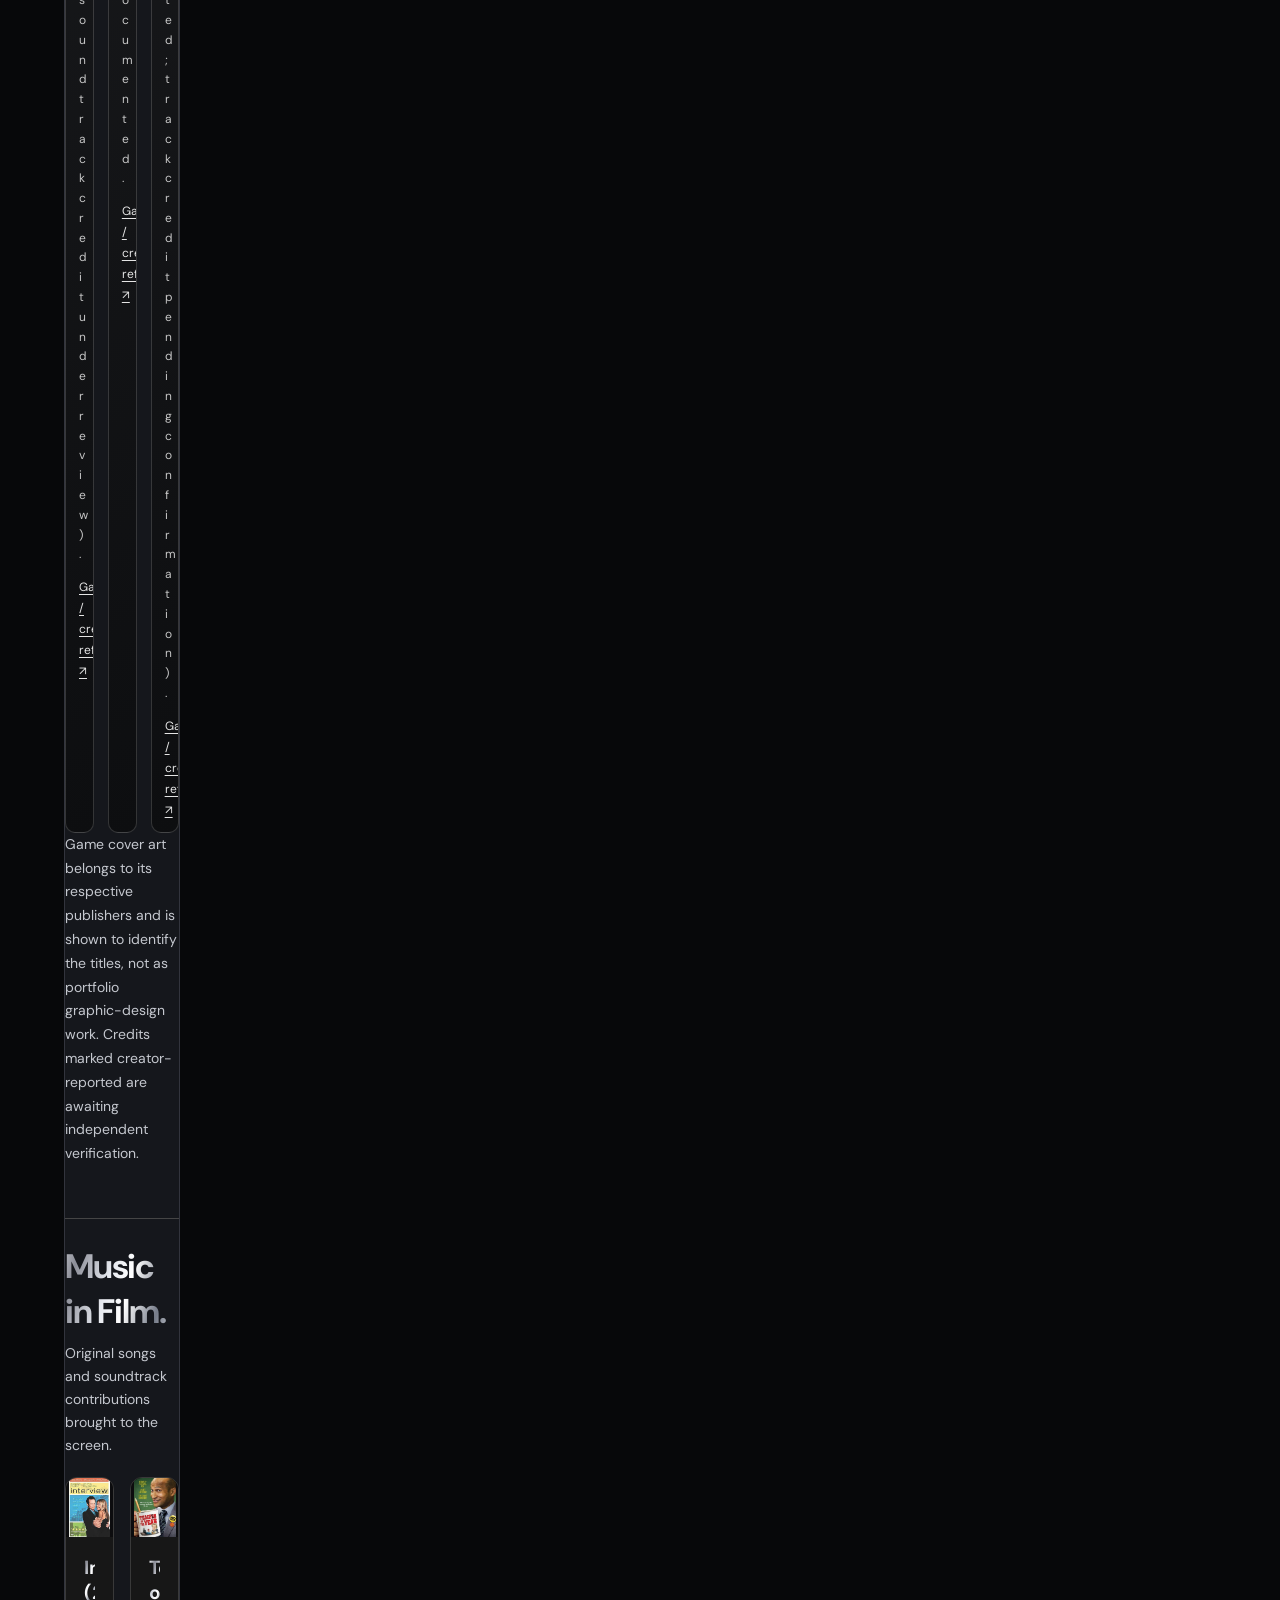
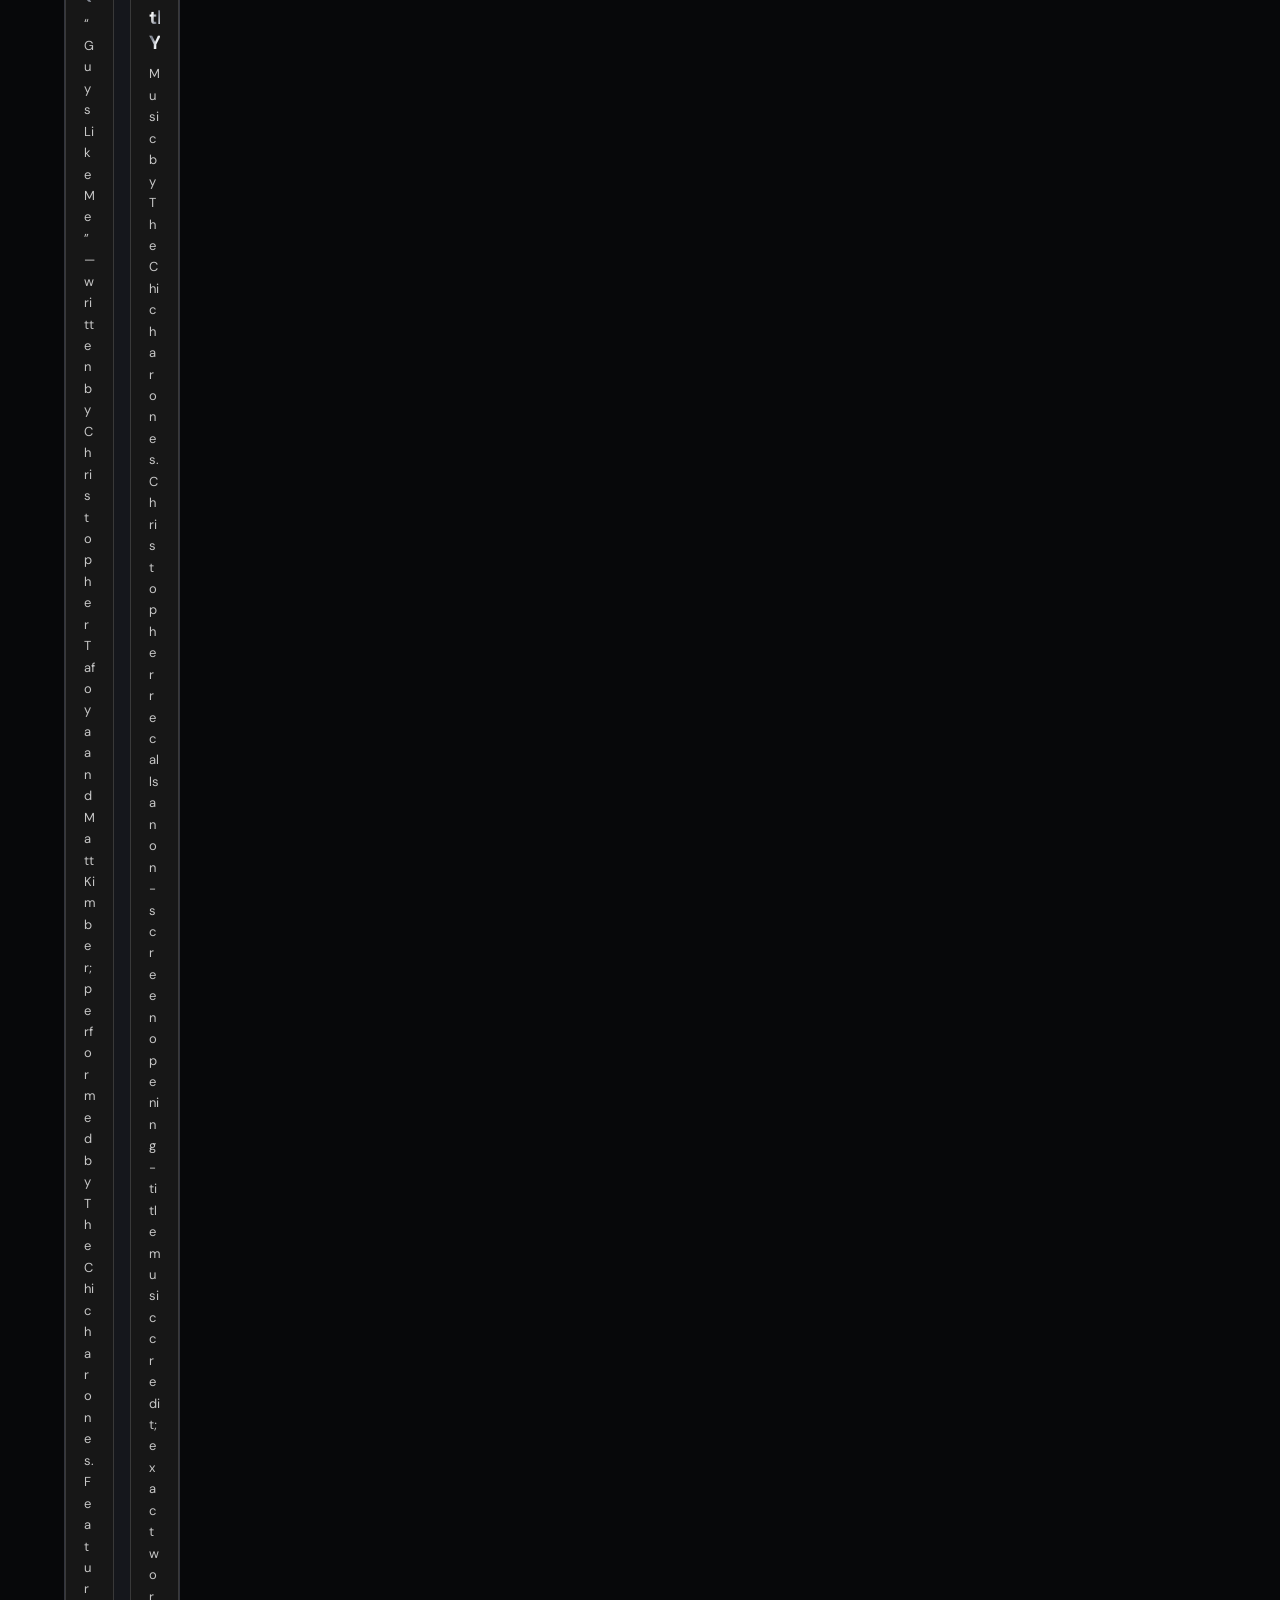
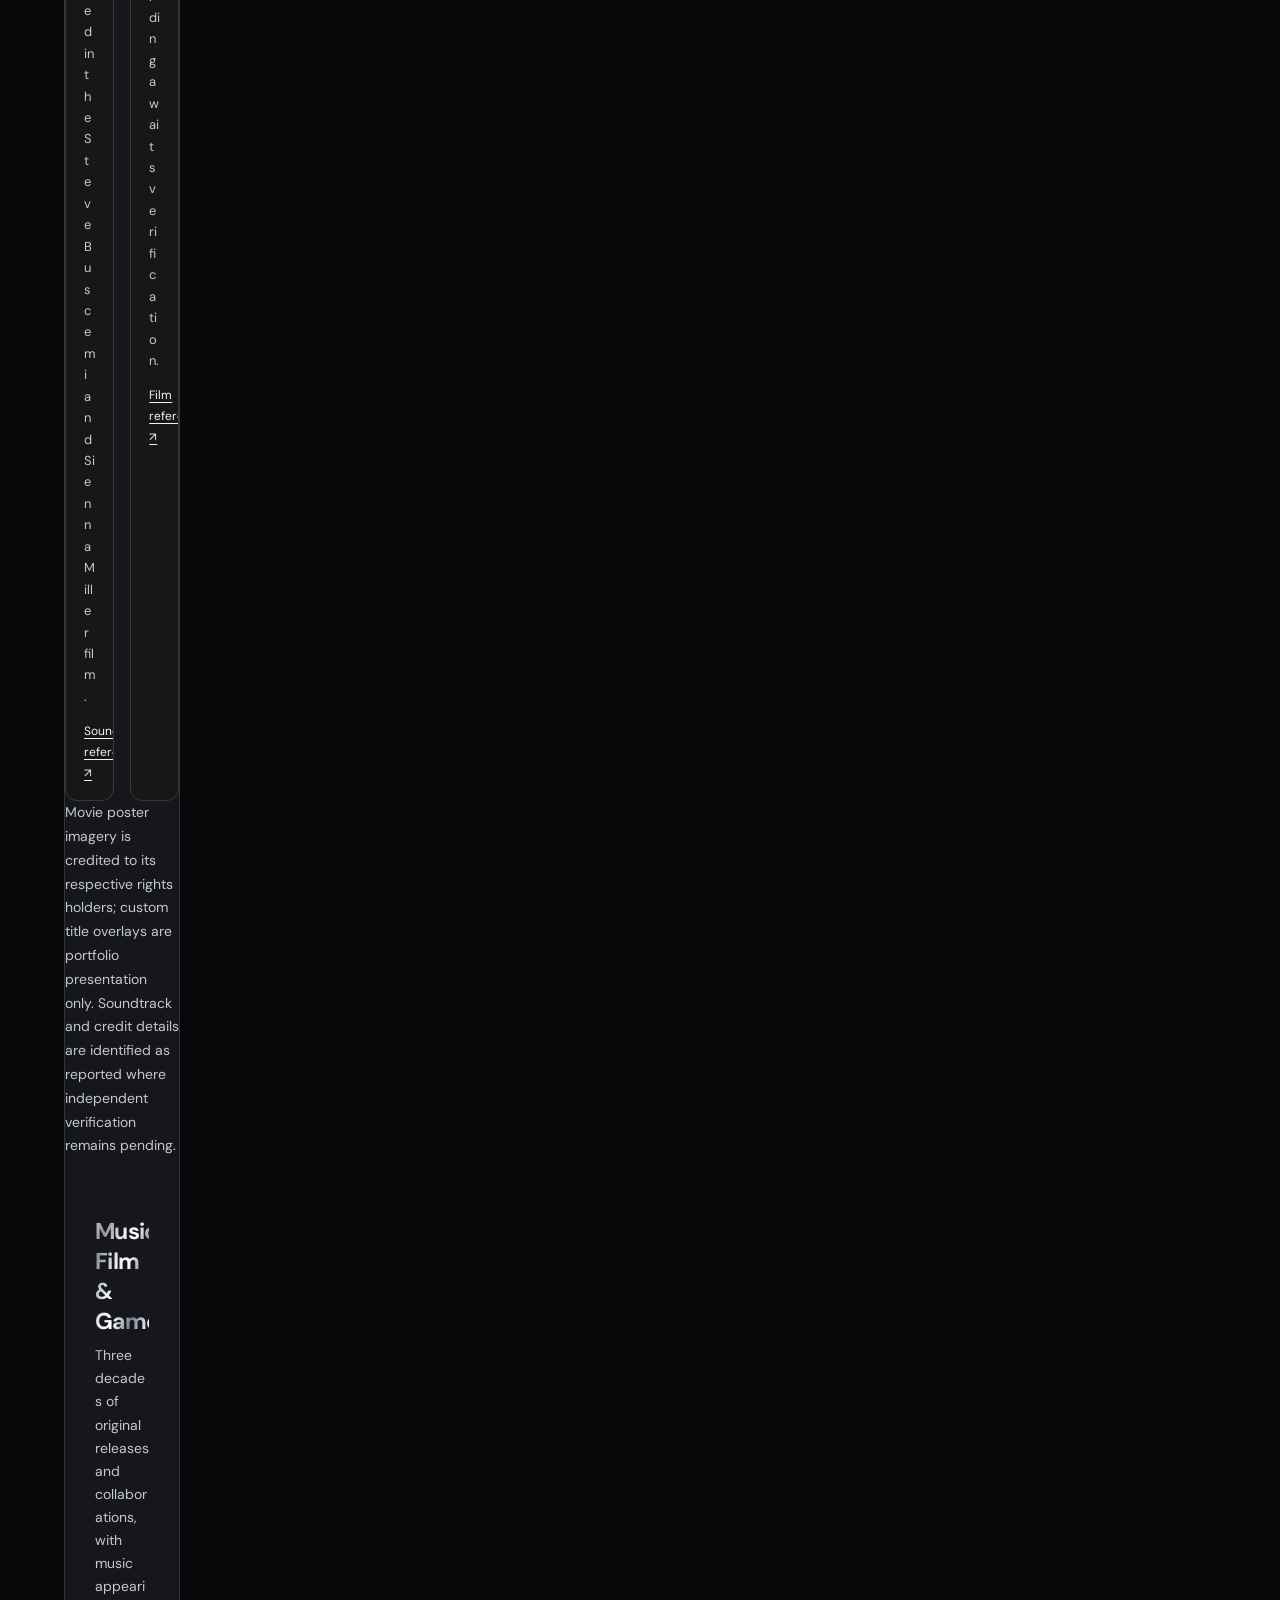
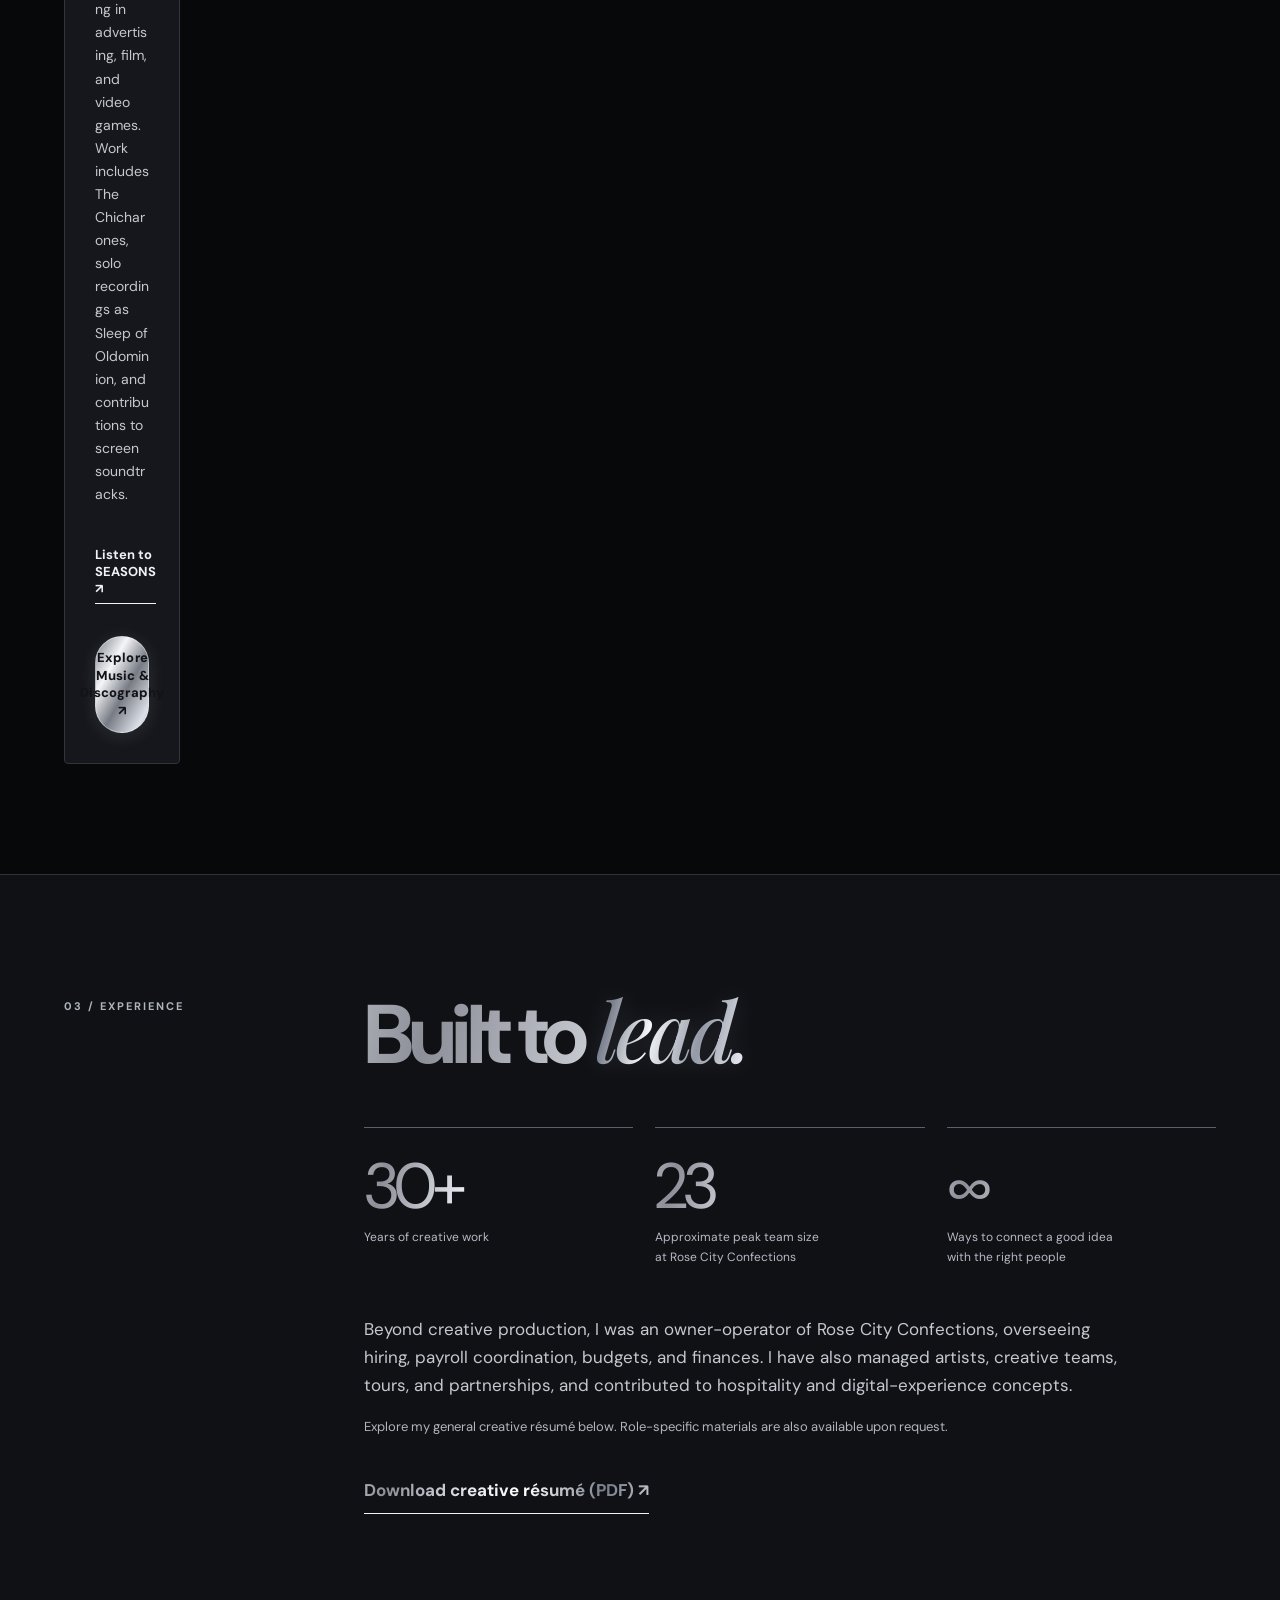
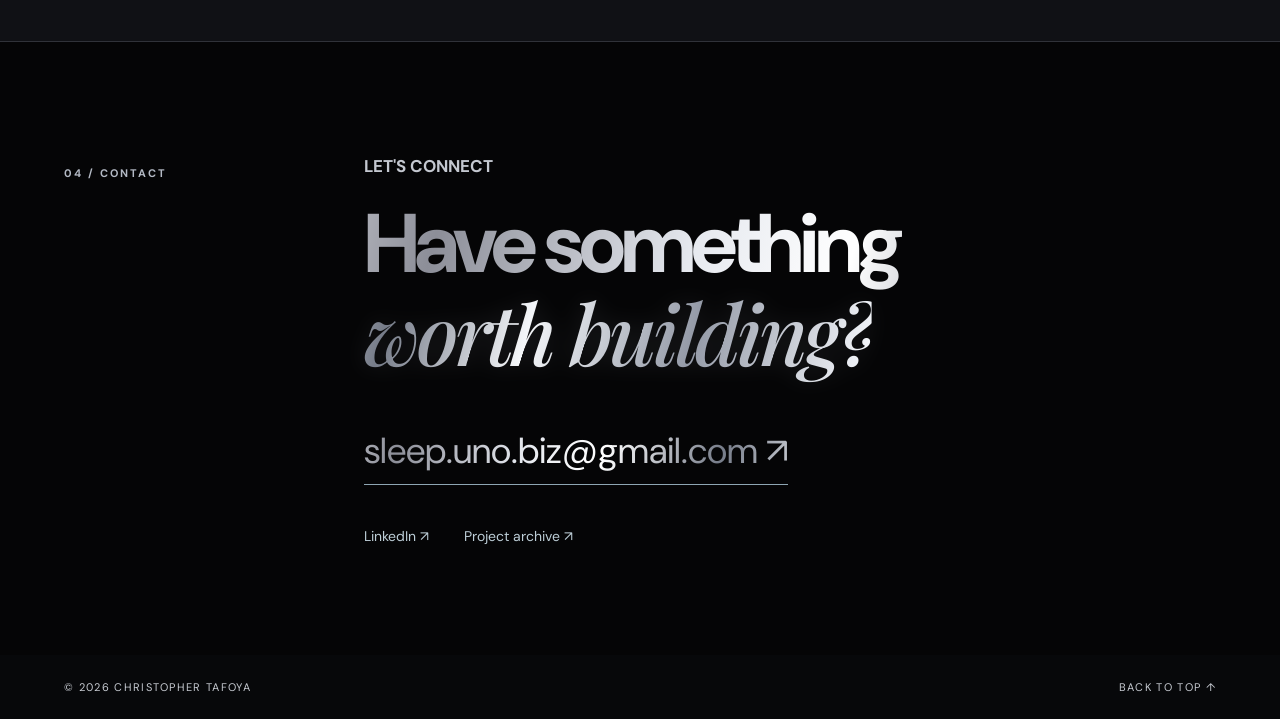
==== commit 0865c30c: "Add files via upload" ====
--- a/index.html
+++ b/index.html
@@ -27,7 +27,7 @@
 }
 /* Keep paragraph copy, captions and buttons stable; shimmer applies only to display typography and prominent callouts. */
 @media(prefers-reduced-motion:reduce){.foil,.project-art strong,.section h2,.game-credits h4,.film-credits h4,.project-info h3,.hero h1 em,.section .lead,.game-card-body h5,.film-card-body h5,.film-title,.experience-grid .number,.section .text-link,.contact .email{background-position:48% center!important}}
-</style></head><body><header class="nav"><a class="wordmark" href="#home">CHRISTOPHER <span>TAFOYA</span></a><button aria-controls="links" aria-expanded="false" class="menu">MENU +</button><nav aria-label="Main navigation" id="links"><a href="#about">About</a><a href="#work">Selected Work</a><a href="music.html">Music &amp; Discography</a><a href="#experience">Experience</a><a href="#contact">Contact</a></nav></header><main><section class="hero" id="home"><div class="hero-inner"><p class="eyebrow">CREATIVE DIRECTION / MUSIC / STORYTELLING / PRODUCTION</p><h1><span class="foil" data-foil="">Curiosity is a</span><br/><span class="foil" data-foil="">wonderful thing.</span><br/><em>I like to see where it leads.</em></h1><p class="hero-copy">I'm Christopher Tafoya—a storyteller, artist, entrepreneur, and enthusiastic collaborator. I love unconventional thinking, good conversations, and discovering what happens when imagination meets the right people.</p><div class="actions"><a class="button primary" href="#work">Explore selected work <span>↗</span></a><a class="button secondary" href="#about">Meet Christopher <span>↗</span></a></div></div><div class="hero-index">PORTLAND, OREGON <span>01 / INTRODUCTION</span></div></section><section class="intro section" id="about"><div class="section-label">01 / ABOUT</div><div><h2>Imagination with <em>intention.</em></h2><p class="lead">I take the work seriously. Myself? A little less so.</p><p>I've spent much of my life exploring the space between imagination and possibility—and discovering what can happen when curiosity, creativity, and the right people come together.</p><p>I'm a storyteller, artist, entrepreneur, and enthusiastic collaborator with an appetite for unconventional thinking. I enjoy challenging assumptions, finding connections where others might not see them, and exploring ideas from angles that aren't immediately obvious.</p><p>My career has taken me through music, animation, advertising, brand development, creative production, and entrepreneurship. Along the way, I've built businesses, developed original concepts, worked with extraordinary artists, and learned that great creative work requires more than inspiration. It takes perspective, communication, adaptability, and the ability to bring people together around a shared vision.</p><p>I believe the most interesting possibilities often emerge when different minds, disciplines, and experiences collide. That's where I feel most at home: in the middle of a good conversation, an ambitious creative challenge, or an idea that makes everyone in the room lean forward.</p><a class="text-link" href="mailto:sleep.uno.biz@gmail.com?subject=Christopher%20Tafoya%20-%20Portfolio%20Inquiry">Get in touch ↗</a></div></section><section class="work section" id="work"><div class="section-label">02 / SELECTED WORK</div><a class="discography-link" href="film-games-original.html">Explore Film, Games &amp; Original Projects ↗</a><div class="section-main"><h2>Work across <em class="foil" data-foil="">worlds.</em></h2><p class="section-intro">A selection of projects spanning advertising, animation, original brands, music, film, and games.</p><div class="projects"><article class="project"><div class="project-art samsung image-art"><img alt="Samsung official Galaxy S4 Hi Hey Hello campaign still" class="project-image" loading="lazy" onerror="this.style.display='none';this.closest('.image-art').classList.remove('has-loaded')" onload="this.closest('.image-art').classList.add('has-loaded')" src="https://img.global.news.samsung.com/global/wp-content/uploads/2013/05/015.jpg"/><span class="art-top">01 / ADVERTISING + MUSIC</span><strong>HI HEY<br/>HELLO<span class="dot">.</span></strong><span class="art-bottom">SAMSUNG GALAXY S4</span></div><div class="project-info"><div><h3>Samsung Galaxy S4</h3><p>Co-created and performed “Hi Hey Hello” with The Chicharones, and pitched the song's advertising potential to Leo Burnett. The agency brought it to Samsung for its global Galaxy S4 campaign. Campaign direction and production were handled by Joseph Kahn and Leo Burnett.</p></div><a class="project-link samsung-case-study-link" href="samsung.html">Explore the Samsung case study ↗</a><a class="project-link" href="https://news.samsung.com/global/hi-hey-hello-from-galaxy-s4" rel="noopener noreferrer" target="_blank">View official campaign ↗</a></div></article><article class="project"><div class="project-art animation image-art"><img alt="Original ARC animation backstory animatic frame" class="project-image" loading="lazy" onload="this.closest('.image-art').classList.add('has-loaded')" src="arc-frame.jpg"/><span class="art-top">02 / ANIMATION + STORY</span><strong>STORIES<br/>IN MOTION<span class="dot">.</span></strong><span class="art-bottom">NEEDLE ON THE SKETCH / ARC</span></div><div class="project-info"><div><h3>Needle on the Sketch</h3><p>Co-owner and creative collaborator alongside veteran Disney animator Travis Blaise. Contributing writer on 23 episodes of ARC, the studio’s flagship animated series, with additional writing across original IPs in development. Work also includes voice performance, music, animatic audio, and performance direction.</p><div class="supporting-image"><img alt="Original animation artwork from Sugar Glider" loading="lazy" src="sugar-glider.jpg"/><span>From the Sugar Glider animation archive · concept/audio: Christopher Tafoya · animation: Travis Blaise</span></div></div><a class="project-link" href="needle.html">Explore the ARC animation case study ↗</a><a class="project-link" href="https://drive.google.com/drive/folders/1v4U54T7NlgoM12WjKwA5BbtNVhnst9Gl" rel="noopener noreferrer" target="_blank">View animation archive ↗</a></div></article><article class="project"><div class="project-art image-art branding" style="background:radial-gradient(ellipse at 78% 22%,rgba(185,176,132,.30),transparent 45%),linear-gradient(135deg,#102a2c 0%,#14232b 48%,#090d13 100%);"><img alt="Moon Cabana, original Celestial collection concept visualization for Art of Chill" class="project-image" loading="lazy" onerror="this.style.display='none';this.closest('.image-art').classList.remove('has-loaded')" onload="this.closest('.image-art').classList.add('has-loaded')" src="moon-cabana.jpg"/><span class="art-top">03 / IMMERSIVE WEB + CONCEPT DESIGN</span><strong>ART OF<br/>CHILL<span class="dot">.</span></strong><span class="art-bottom">ATHENS RIVIERA / CONCEPTUAL RESORT</span></div><div class="project-info"><div><h3>Art of Chill — An Imagined Destination</h3><p>Helped originate a conceptual luxury resort on the Athens Riviera, designed the Swamburger, Calm, and Celestial cabana collections, and built the immersive website. Created photorealistic visualizations, AI-assisted films, and virtual tours to bring an unbuilt destination to life. Greek Gods and Delphi cabana designs were developed by others.</p><p class="small-note">Concept presentation only; the resort and cabanas have not been built.</p></div><a class="project-link" href="https://art-of-chill.magnanimous-5418.chatgpt.site/" rel="noopener noreferrer" target="_blank">Explore the entire Art of Chill website ↗</a></div></article><article class="project"><div class="project-art branding"><span class="art-top">04 / BRAND + ORIGINAL CONCEPT</span><strong>CHARACTER<br/>IS EVERYTHING<span class="dot">.</span></strong><span class="art-bottom">SCANDAL ORGANIC ALE</span></div><div class="project-info"><div><h3>Scandal Organic Ale</h3><p>Created character personalities, fictional brand storytelling, and a companion card game concept for a Canadian beverage launch. An early example of building a world around a product.</p></div><a class="project-link" href="https://drive.google.com/drive/folders/1Ewo2O_FjuNo6lvGlBPQH_TLKKXCk0-ko" rel="noopener noreferrer" target="_blank">Explore brand projects ↗</a></div></article><article class="project"><div class="project-art music"><span class="art-top">05 / RECORDING + SCREEN</span><strong>THE SOUND<br/>OF A STORY<span class="dot">.</span></strong><span class="art-bottom">SLEEP OF OLDOMINION / THE CHICHARONES</span></div><div class="game-credits"><h4>Music in Video Games<span class="dot">.</span></h4><p class="game-intro">Original music crossing into interactive entertainment — from basketball to snowboarding.</p><div class="game-grid"><div class="game-card"><div class="game-cover"><img alt="NBA 2K11 game cover, shown for identification only" loading="lazy" onerror="this.style.display='none';this.nextElementSibling.style.display='flex'" src="https://www.powerupgaming.ca/cdn/shop/products/81Tszr3fn8L._AC_SL1500.jpg?v=1702968884"/><span class="game-fallback">NBA 2K11</span></div><div class="game-card-body"><h5>NBA 2K11</h5><p>The Chicharones — music placement (creator-reported; exact soundtrack credit under review).</p><a href="https://www.mobygames.com/game/51197/nba-2k11/covers/" rel="noopener noreferrer" target="_blank">Game / credit reference ↗</a></div></div><div class="game-card"><div class="game-cover"><img alt="NBA 2K16 game cover, shown for identification only" loading="lazy" onerror="this.style.display='none';this.nextElementSibling.style.display='flex'" src="https://cdn.awsli.com.br/600x1000/53/53761/produto/13443297/28c6113c77.jpg"/><span class="game-fallback">NBA 2K16</span></div><div class="game-card-body"><h5>NBA 2K16</h5><p>“Little by Little” — The Chicharones. Soundtrack inclusion documented.</p><a href="https://www.gamespot.com/articles/nba-2k16s-biggest-soundtrack-ever-revealed/1100-6429182/" rel="noopener noreferrer" target="_blank">Game / credit reference ↗</a></div></div><div class="game-card"><div class="game-cover"><img alt="1080° Avalanche game cover, shown for identification only" loading="lazy" onerror="this.style.display='none';this.nextElementSibling.style.display='flex'" src="https://media.gamestop.com/i/gamestop/20017552/1080-Avalanche---GameCube?fmt=auto&amp;h=768&amp;w=768"/><span class="game-fallback">1080° Avalanche</span></div><div class="game-card-body"><h5>1080° Avalanche</h5><p>Nintendo GameCube soundtrack contribution (creator-reported; track credit pending confirmation).</p><a href="https://www.gamestop.com/video-games/retro-gaming/products/1080-avalanche---gamecube/20017552.html" rel="noopener noreferrer" target="_blank">Game / credit reference ↗</a></div></div></div><p class="game-credit-note">Game cover art belongs to its respective publishers and is shown to identify the titles, not as portfolio graphic-design work. Credits marked creator-reported are awaiting independent verification.</p></div><div aria-label="Music in Film" class="film-credits"><h4>Music in Film<span class="dot">.</span></h4><p class="film-intro">Original songs and soundtrack contributions brought to the screen.</p><div class="film-grid"><div class="film-card"><div class="film-poster"><img alt="Official Interview (2007) movie poster" class="film-art" loading="lazy" onerror="this.style.display='none'" src="interview-poster.jpg"/><span class="film-kicker">Feature film · 2007</span><strong class="film-title">INTERVIEW</strong></div><div class="film-card-body"><h5>Interview (2007)</h5><p>“Guys Like Me” — written by Christopher Tafoya and Matt Kimber; performed by The Chicharones. Featured in the Steve Buscemi and Sienna Miller film.</p><a href="https://www.ecartelera.com/peliculas/interview/banda-sonora/" rel="noopener noreferrer" target="_blank">Soundtrack reference ↗</a></div></div><div class="film-card"><div class="film-poster teacher"><img alt="Teacher of the Year film poster" class="film-art" loading="lazy" onerror="this.style.display='none'" src="teacher-of-the-year-poster.jpg"/><span class="film-kicker">Feature film · soundtrack</span><strong class="film-title">TEACHER<br/>OF THE YEAR</strong></div><div class="film-card-body"><h5>Teacher of the Year</h5><p>Music by The Chicharones. Christopher recalls an on-screen opening-title music credit; exact wording awaits verification.</p><a href="https://www.imdb.com/title/tt2076346/" rel="noopener noreferrer" target="_blank">Film reference ↗</a></div></div></div><p class="film-credit-note">Movie poster imagery is credited to its respective rights holders; custom title overlays are portfolio presentation only. Soundtrack and credit details are identified as reported where independent verification remains pending.</p></div><div class="project-info"><div><h3>Music, Film &amp; Games</h3><p>Three decades of original releases and collaborations, with music appearing in advertising, film, and video games. Work includes The Chicharones, solo recordings as Sleep of Oldominion, and contributions to screen soundtracks.</p></div><a class="project-link" href="https://sleepofoldominion.bandcamp.com/album/seasons" rel="noopener noreferrer" target="_blank">Listen to SEASONS ↗</a><a class="project-link discography-link" href="music.html">Explore Music &amp; Discography ↗</a></div></article></div></div></section><section class="experience section" id="experience"><div class="section-label">03 / EXPERIENCE</div><div><h2>Built to <em class="foil" data-foil="">lead.</em></h2><div class="experience-grid"><div><span class="number">30+</span><span class="metric">Years of creative work</span></div><div><span class="number">23</span><span class="metric">Approximate peak team size at Rose City Confections</span></div><div><span class="number">∞</span><span class="metric">Ways to connect a good idea with the right people</span></div></div><p>Beyond creative production, I was an owner-operator of Rose City Confections, overseeing hiring, payroll coordination, budgets, and finances. I have also managed artists, creative teams, tours, and partnerships, and contributed to hospitality and digital-experience concepts.</p><p class="small-note">Explore my general creative résumé below. Role-specific materials are also available upon request.</p><p><a class="text-link" href="Christopher_Tafoya_General_Creative_Resume.pdf" target="_blank" rel="noopener noreferrer" download>Download creative résumé (PDF) ↗</a></p></div></section><section class="contact section" id="contact"><div class="section-label">04 / CONTACT</div><div><p class="eyebrow">LET'S CONNECT</p><h2>Have something<br/><em class="foil" data-foil="">worth building?</em></h2><a class="email" href="mailto:sleep.uno.biz@gmail.com">sleep.uno.biz@gmail.com ↗</a><div class="contact-links"><a href="https://www.linkedin.com/in/christopher-tafoya-09bab435a" rel="noopener noreferrer" target="_blank">LinkedIn ↗</a><a href="https://drive.google.com/drive/folders/1iG2dSpx9E_xnGK8WQKe5XFzU4Nlze9GK" rel="noopener noreferrer" target="_blank">Project archive ↗</a></div></div></section></main><footer><span>© <span id="year">2026</span> CHRISTOPHER TAFOYA</span><a href="#home">BACK TO TOP ↑</a></footer>
+</style></head><body><header class="nav"><a class="wordmark" href="#home">CHRISTOPHER <span>TAFOYA</span></a><button aria-controls="links" aria-expanded="false" class="menu">MENU +</button><nav aria-label="Main navigation" id="links"><a href="#about">About</a><a href="#work">Selected Work</a><a href="music.html">Music &amp; Discography</a><a href="#experience">Experience</a><a href="Christopher_Tafoya_General_Creative_Resume.pdf" target="_blank" rel="noopener noreferrer">Résumé</a><a href="#contact">Contact</a></nav></header><main><section class="hero" id="home"><div class="hero-inner"><p class="eyebrow">CREATIVE DIRECTION / MUSIC / STORYTELLING / PRODUCTION</p><h1><span class="foil" data-foil="">Curiosity is a</span><br/><span class="foil" data-foil="">wonderful thing.</span><br/><em>I like to see where it leads.</em></h1><p class="hero-copy">I'm Christopher Tafoya—a storyteller, artist, entrepreneur, and enthusiastic collaborator. I love unconventional thinking, good conversations, and discovering what happens when imagination meets the right people.</p><div class="actions"><a class="button primary" href="#work">Explore selected work <span>↗</span></a><a class="button secondary" href="#about">Meet Christopher <span>↗</span></a></div></div><div class="hero-index">PORTLAND, OREGON <span>01 / INTRODUCTION</span></div></section><section class="intro section" id="about"><div class="section-label">01 / ABOUT</div><div><h2>Imagination with <em>intention.</em></h2><p class="lead">I take the work seriously. Myself? A little less so.</p><p>I've spent much of my life exploring the space between imagination and possibility—and discovering what can happen when curiosity, creativity, and the right people come together.</p><p>I'm a storyteller, artist, entrepreneur, and enthusiastic collaborator with an appetite for unconventional thinking. I enjoy challenging assumptions, finding connections where others might not see them, and exploring ideas from angles that aren't immediately obvious.</p><p>My career has taken me through music, animation, advertising, brand development, creative production, and entrepreneurship. Along the way, I've built businesses, developed original concepts, worked with extraordinary artists, and learned that great creative work requires more than inspiration. It takes perspective, communication, adaptability, and the ability to bring people together around a shared vision.</p><p>I believe the most interesting possibilities often emerge when different minds, disciplines, and experiences collide. That's where I feel most at home: in the middle of a good conversation, an ambitious creative challenge, or an idea that makes everyone in the room lean forward.</p><a class="text-link" href="mailto:sleep.uno.biz@gmail.com?subject=Christopher%20Tafoya%20-%20Portfolio%20Inquiry">Get in touch ↗</a></div></section><section class="work section" id="work"><div class="section-label">02 / SELECTED WORK</div><a class="discography-link" href="film-games-original.html">Explore Film, Games &amp; Original Projects ↗</a><div class="section-main"><h2>Work across <em class="foil" data-foil="">worlds.</em></h2><p class="section-intro">A selection of projects spanning advertising, animation, original brands, music, film, and games.</p><div class="projects"><article class="project"><div class="project-art samsung image-art"><img alt="Samsung official Galaxy S4 Hi Hey Hello campaign still" class="project-image" loading="lazy" onerror="this.style.display='none';this.closest('.image-art').classList.remove('has-loaded')" onload="this.closest('.image-art').classList.add('has-loaded')" src="https://img.global.news.samsung.com/global/wp-content/uploads/2013/05/015.jpg"/><span class="art-top">01 / ADVERTISING + MUSIC</span><strong>HI HEY<br/>HELLO<span class="dot">.</span></strong><span class="art-bottom">SAMSUNG GALAXY S4</span></div><div class="project-info"><div><h3>Samsung Galaxy S4</h3><p>Co-created and performed “Hi Hey Hello” with The Chicharones, and pitched the song's advertising potential to Leo Burnett. The agency brought it to Samsung for its global Galaxy S4 campaign. Campaign direction and production were handled by Joseph Kahn and Leo Burnett.</p></div><a class="project-link samsung-case-study-link" href="samsung.html">Explore the Samsung case study ↗</a><a class="project-link" href="https://news.samsung.com/global/hi-hey-hello-from-galaxy-s4" rel="noopener noreferrer" target="_blank">View official campaign ↗</a></div></article><article class="project"><div class="project-art animation image-art"><img alt="Original ARC animation backstory animatic frame" class="project-image" loading="lazy" onload="this.closest('.image-art').classList.add('has-loaded')" src="arc-frame.jpg"/><span class="art-top">02 / ANIMATION + STORY</span><strong>STORIES<br/>IN MOTION<span class="dot">.</span></strong><span class="art-bottom">NEEDLE ON THE SKETCH / ARC</span></div><div class="project-info"><div><h3>Needle on the Sketch</h3><p>Co-owner and creative collaborator alongside veteran Disney animator Travis Blaise. Contributing writer on 23 episodes of ARC, the studio’s flagship animated series, with additional writing across original IPs in development. Work also includes voice performance, music, animatic audio, and performance direction.</p><div class="supporting-image"><img alt="Original animation artwork from Sugar Glider" loading="lazy" src="sugar-glider.jpg"/><span>From the Sugar Glider animation archive · concept/audio: Christopher Tafoya · animation: Travis Blaise</span></div></div><a class="project-link" href="needle.html">Explore the ARC animation case study ↗</a><a class="project-link" href="https://drive.google.com/drive/folders/1v4U54T7NlgoM12WjKwA5BbtNVhnst9Gl" rel="noopener noreferrer" target="_blank">View animation archive ↗</a></div></article><article class="project"><div class="project-art image-art branding" style="background:radial-gradient(ellipse at 78% 22%,rgba(185,176,132,.30),transparent 45%),linear-gradient(135deg,#102a2c 0%,#14232b 48%,#090d13 100%);"><img alt="Moon Cabana, original Celestial collection concept visualization for Art of Chill" class="project-image" loading="lazy" onerror="this.style.display='none';this.closest('.image-art').classList.remove('has-loaded')" onload="this.closest('.image-art').classList.add('has-loaded')" src="moon-cabana.jpg"/><span class="art-top">03 / IMMERSIVE WEB + CONCEPT DESIGN</span><strong>ART OF<br/>CHILL<span class="dot">.</span></strong><span class="art-bottom">ATHENS RIVIERA / CONCEPTUAL RESORT</span></div><div class="project-info"><div><h3>Art of Chill — An Imagined Destination</h3><p>Helped originate a conceptual luxury resort on the Athens Riviera, designed the Swamburger, Calm, and Celestial cabana collections, and built the immersive website. Created photorealistic visualizations, AI-assisted films, and virtual tours to bring an unbuilt destination to life. Greek Gods and Delphi cabana designs were developed by others.</p><p class="small-note">Concept presentation only; the resort and cabanas have not been built.</p></div><a class="project-link" href="https://art-of-chill.magnanimous-5418.chatgpt.site/" rel="noopener noreferrer" target="_blank">Explore the entire Art of Chill website ↗</a></div></article><article class="project"><div class="project-art branding"><span class="art-top">04 / BRAND + ORIGINAL CONCEPT</span><strong>CHARACTER<br/>IS EVERYTHING<span class="dot">.</span></strong><span class="art-bottom">SCANDAL ORGANIC ALE</span></div><div class="project-info"><div><h3>Scandal Organic Ale</h3><p>Created character personalities, fictional brand storytelling, and a companion card game concept for a Canadian beverage launch. An early example of building a world around a product.</p></div><a class="project-link" href="https://drive.google.com/drive/folders/1Ewo2O_FjuNo6lvGlBPQH_TLKKXCk0-ko" rel="noopener noreferrer" target="_blank">Explore brand projects ↗</a></div></article><article class="project"><div class="project-art music"><span class="art-top">05 / RECORDING + SCREEN</span><strong>THE SOUND<br/>OF A STORY<span class="dot">.</span></strong><span class="art-bottom">SLEEP OF OLDOMINION / THE CHICHARONES</span></div><div class="game-credits"><h4>Music in Video Games<span class="dot">.</span></h4><p class="game-intro">Original music crossing into interactive entertainment — from basketball to snowboarding.</p><div class="game-grid"><div class="game-card"><div class="game-cover"><img alt="NBA 2K11 game cover, shown for identification only" loading="lazy" onerror="this.style.display='none';this.nextElementSibling.style.display='flex'" src="https://www.powerupgaming.ca/cdn/shop/products/81Tszr3fn8L._AC_SL1500.jpg?v=1702968884"/><span class="game-fallback">NBA 2K11</span></div><div class="game-card-body"><h5>NBA 2K11</h5><p>The Chicharones — music placement (creator-reported; exact soundtrack credit under review).</p><a href="https://www.mobygames.com/game/51197/nba-2k11/covers/" rel="noopener noreferrer" target="_blank">Game / credit reference ↗</a></div></div><div class="game-card"><div class="game-cover"><img alt="NBA 2K16 game cover, shown for identification only" loading="lazy" onerror="this.style.display='none';this.nextElementSibling.style.display='flex'" src="https://cdn.awsli.com.br/600x1000/53/53761/produto/13443297/28c6113c77.jpg"/><span class="game-fallback">NBA 2K16</span></div><div class="game-card-body"><h5>NBA 2K16</h5><p>“Little by Little” — The Chicharones. Soundtrack inclusion documented.</p><a href="https://www.gamespot.com/articles/nba-2k16s-biggest-soundtrack-ever-revealed/1100-6429182/" rel="noopener noreferrer" target="_blank">Game / credit reference ↗</a></div></div><div class="game-card"><div class="game-cover"><img alt="1080° Avalanche game cover, shown for identification only" loading="lazy" onerror="this.style.display='none';this.nextElementSibling.style.display='flex'" src="https://media.gamestop.com/i/gamestop/20017552/1080-Avalanche---GameCube?fmt=auto&amp;h=768&amp;w=768"/><span class="game-fallback">1080° Avalanche</span></div><div class="game-card-body"><h5>1080° Avalanche</h5><p>Nintendo GameCube soundtrack contribution (creator-reported; track credit pending confirmation).</p><a href="https://www.gamestop.com/video-games/retro-gaming/products/1080-avalanche---gamecube/20017552.html" rel="noopener noreferrer" target="_blank">Game / credit reference ↗</a></div></div></div><p class="game-credit-note">Game cover art belongs to its respective publishers and is shown to identify the titles, not as portfolio graphic-design work. Credits marked creator-reported are awaiting independent verification.</p></div><div aria-label="Music in Film" class="film-credits"><h4>Music in Film<span class="dot">.</span></h4><p class="film-intro">Original songs and soundtrack contributions brought to the screen.</p><div class="film-grid"><div class="film-card"><div class="film-poster"><img alt="Official Interview (2007) movie poster" class="film-art" loading="lazy" onerror="this.style.display='none'" src="interview-poster.jpg"/><span class="film-kicker">Feature film · 2007</span><strong class="film-title">INTERVIEW</strong></div><div class="film-card-body"><h5>Interview (2007)</h5><p>“Guys Like Me” — written by Christopher Tafoya and Matt Kimber; performed by The Chicharones. Featured in the Steve Buscemi and Sienna Miller film.</p><a href="https://www.ecartelera.com/peliculas/interview/banda-sonora/" rel="noopener noreferrer" target="_blank">Soundtrack reference ↗</a></div></div><div class="film-card"><div class="film-poster teacher"><img alt="Teacher of the Year film poster" class="film-art" loading="lazy" onerror="this.style.display='none'" src="teacher-of-the-year-poster.jpg"/><span class="film-kicker">Feature film · soundtrack</span><strong class="film-title">TEACHER<br/>OF THE YEAR</strong></div><div class="film-card-body"><h5>Teacher of the Year</h5><p>Music by The Chicharones. Christopher recalls an on-screen opening-title music credit; exact wording awaits verification.</p><a href="https://www.imdb.com/title/tt2076346/" rel="noopener noreferrer" target="_blank">Film reference ↗</a></div></div></div><p class="film-credit-note">Movie poster imagery is credited to its respective rights holders; custom title overlays are portfolio presentation only. Soundtrack and credit details are identified as reported where independent verification remains pending.</p></div><div class="project-info"><div><h3>Music, Film &amp; Games</h3><p>Three decades of original releases and collaborations, with music appearing in advertising, film, and video games. Work includes The Chicharones, solo recordings as Sleep of Oldominion, and contributions to screen soundtracks.</p></div><a class="project-link" href="https://sleepofoldominion.bandcamp.com/album/seasons" rel="noopener noreferrer" target="_blank">Listen to SEASONS ↗</a><a class="project-link discography-link" href="music.html">Explore Music &amp; Discography ↗</a></div></article></div></div></section><section class="experience section" id="experience"><div class="section-label">03 / EXPERIENCE</div><div><h2>Built to <em class="foil" data-foil="">lead.</em></h2><div class="experience-grid"><div><span class="number">30+</span><span class="metric">Years of creative work</span></div><div><span class="number">23</span><span class="metric">Approximate peak team size at Rose City Confections</span></div><div><span class="number">∞</span><span class="metric">Ways to connect a good idea with the right people</span></div></div><p>Beyond creative production, I was an owner-operator of Rose City Confections, overseeing hiring, payroll coordination, budgets, and finances. I have also managed artists, creative teams, tours, and partnerships, and contributed to hospitality and digital-experience concepts.</p><p class="small-note">Explore my general creative résumé below. Role-specific materials are also available upon request.</p><p><a class="text-link" href="Christopher_Tafoya_General_Creative_Resume.pdf" target="_blank" rel="noopener noreferrer" download>Download creative résumé (PDF) ↗</a></p></div></section><section class="contact section" id="contact"><div class="section-label">04 / CONTACT</div><div><p class="eyebrow">LET'S CONNECT</p><h2>Have something<br/><em class="foil" data-foil="">worth building?</em></h2><a class="email" href="mailto:sleep.uno.biz@gmail.com">sleep.uno.biz@gmail.com ↗</a><div class="contact-links"><a href="https://www.linkedin.com/in/christopher-tafoya-09bab435a" rel="noopener noreferrer" target="_blank">LinkedIn ↗</a><a href="https://drive.google.com/drive/folders/1iG2dSpx9E_xnGK8WQKe5XFzU4Nlze9GK" rel="noopener noreferrer" target="_blank">Project archive ↗</a></div></div></section></main><footer><span>© <span id="year">2026</span> CHRISTOPHER TAFOYA</span><a href="#home">BACK TO TOP ↑</a></footer>
 <script src="script.js"></script><script id="sitewide-music-shimmer-script">
 (()=>{
   const targets=document.querySelectorAll('.foil,.project-art strong,.section h2,.game-credits h4,.film-credits h4,.project-info h3,.hero h1 em,.section .lead,.game-card-body h5,.film-card-body h5,.film-title,.experience-grid .number,.section .text-link,.contact .email');
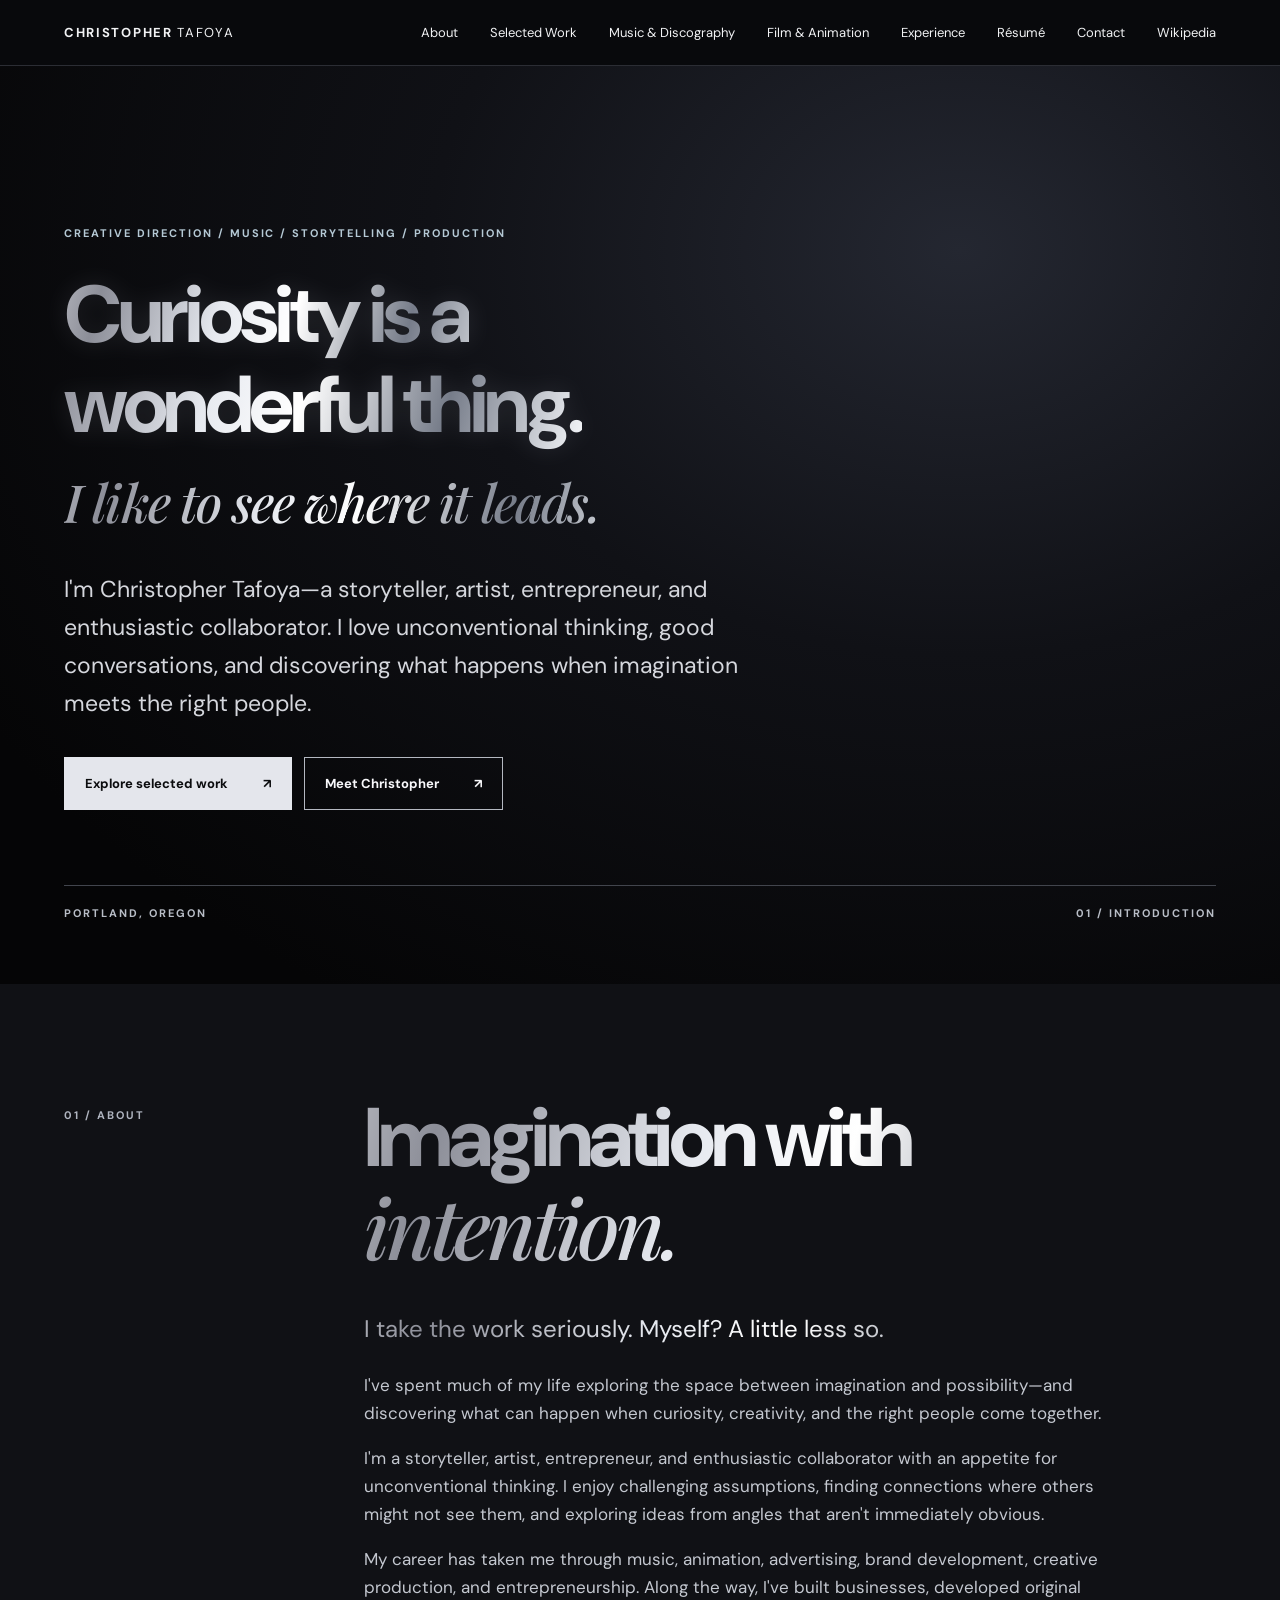
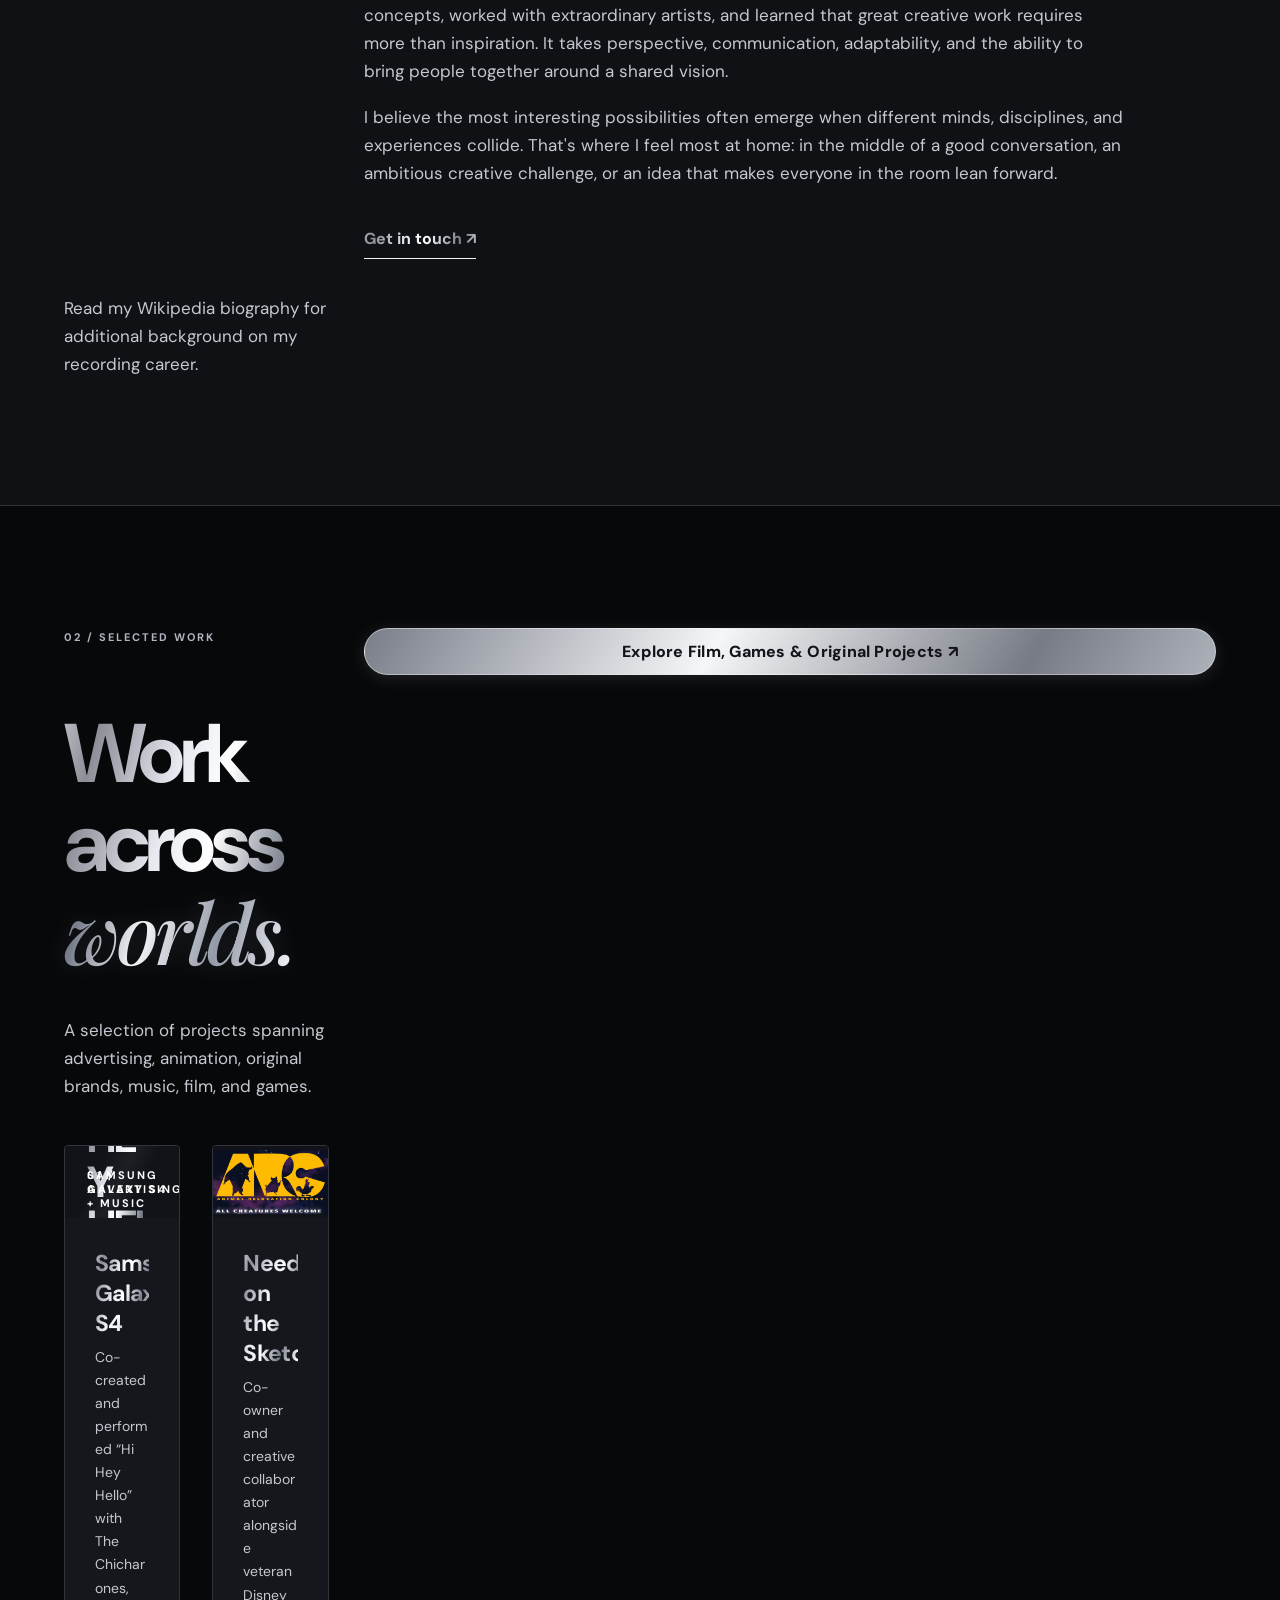
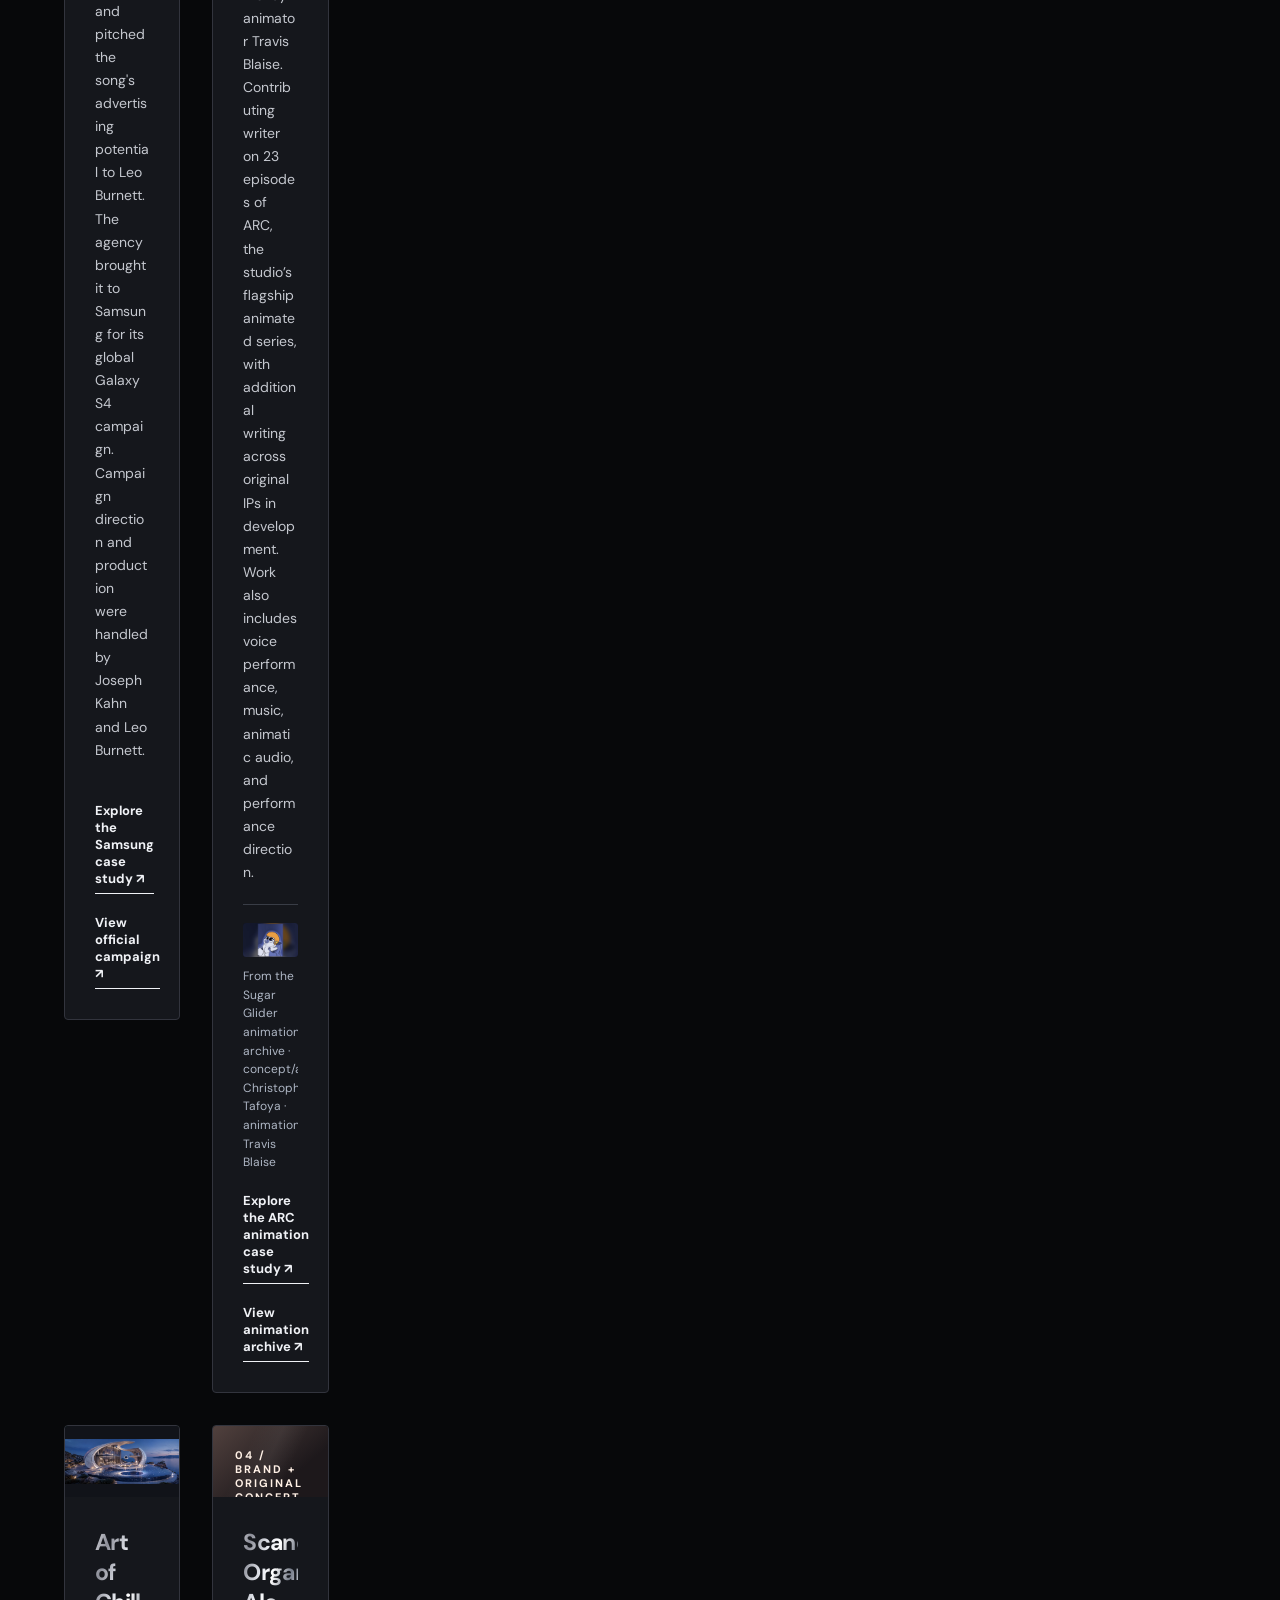
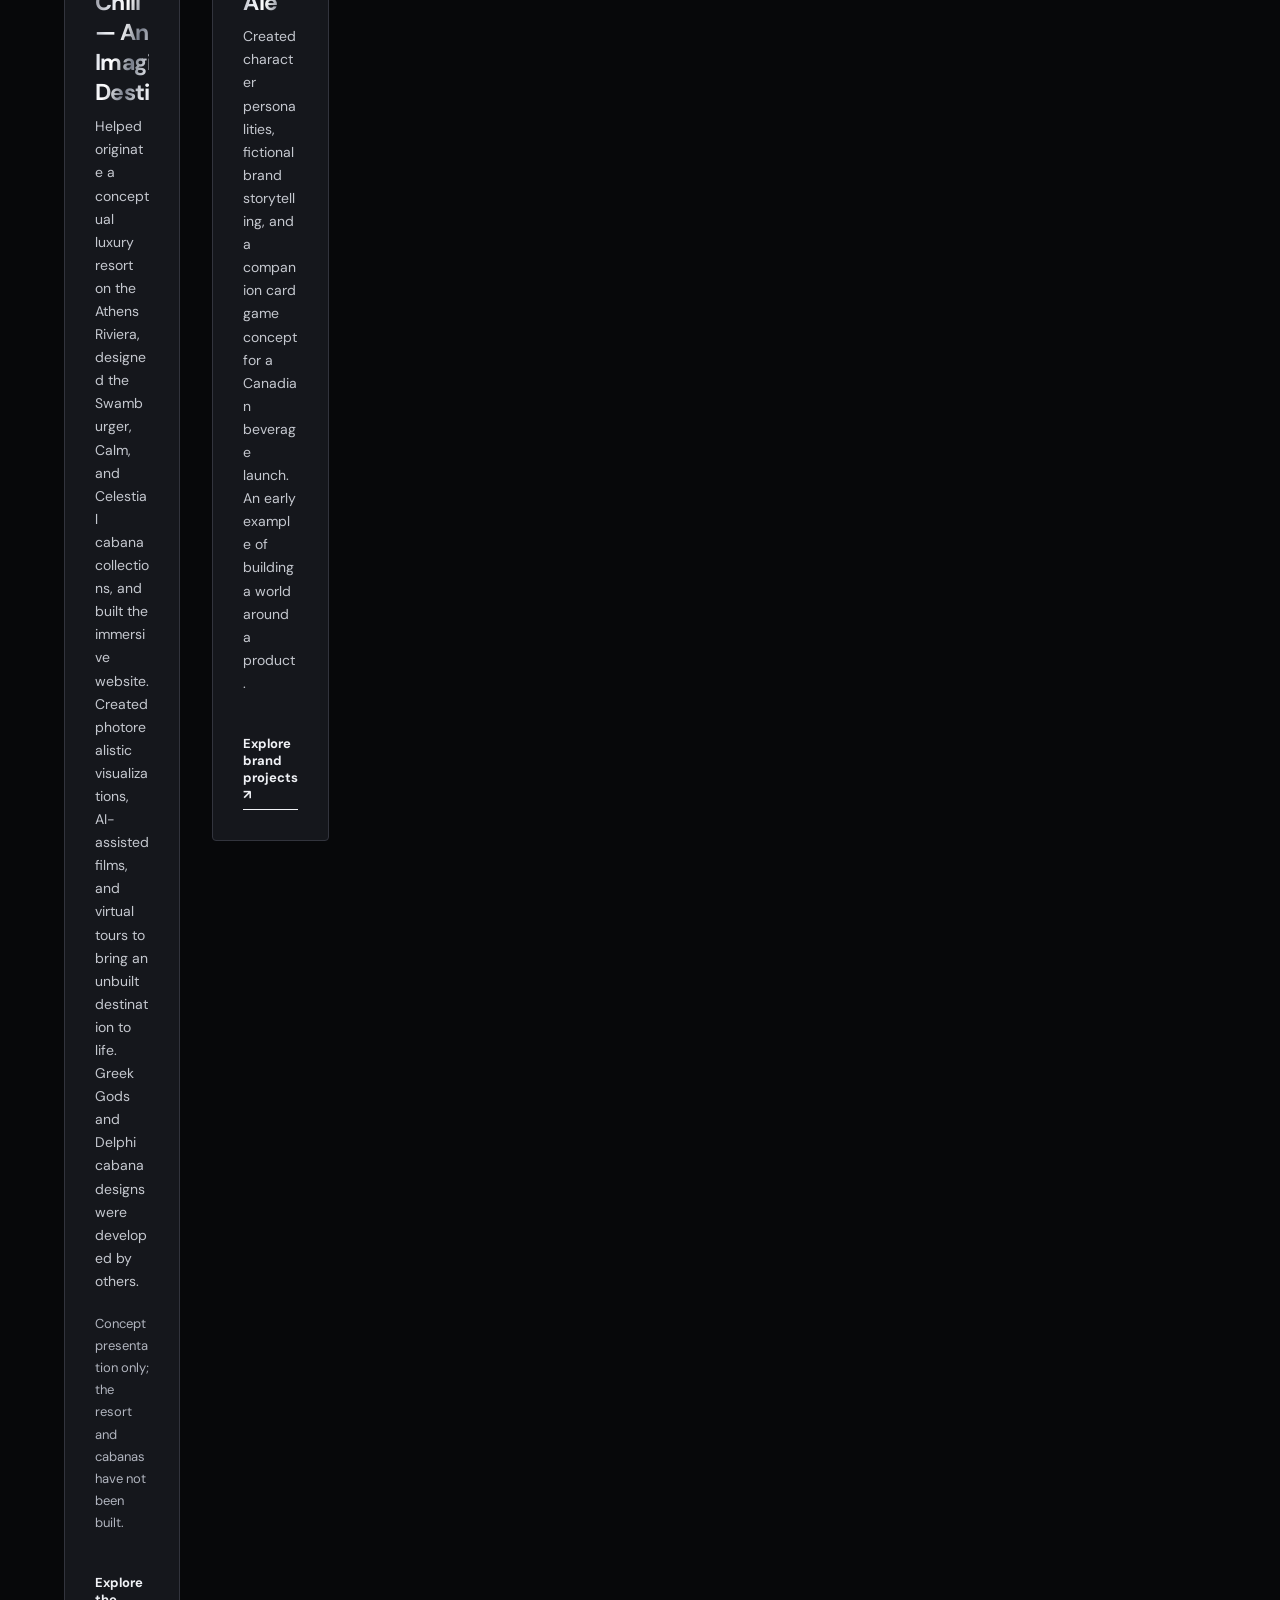
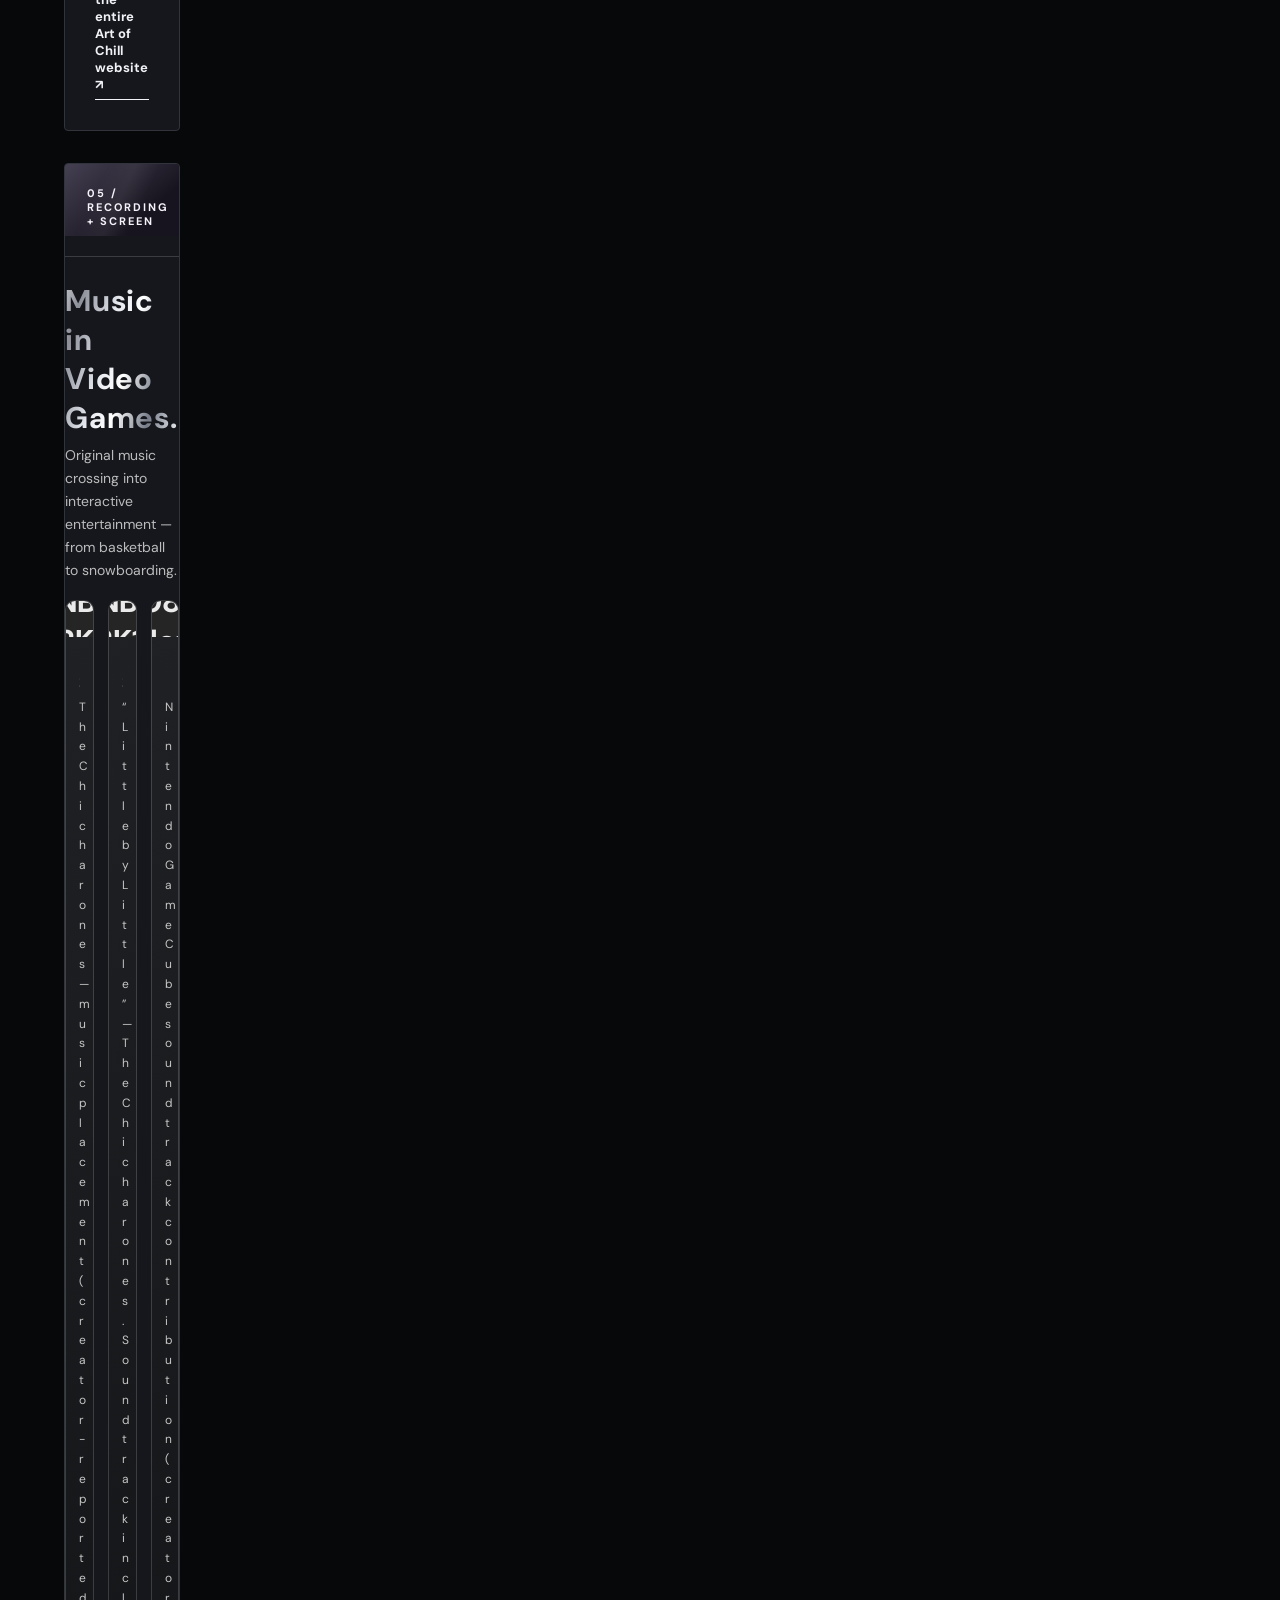
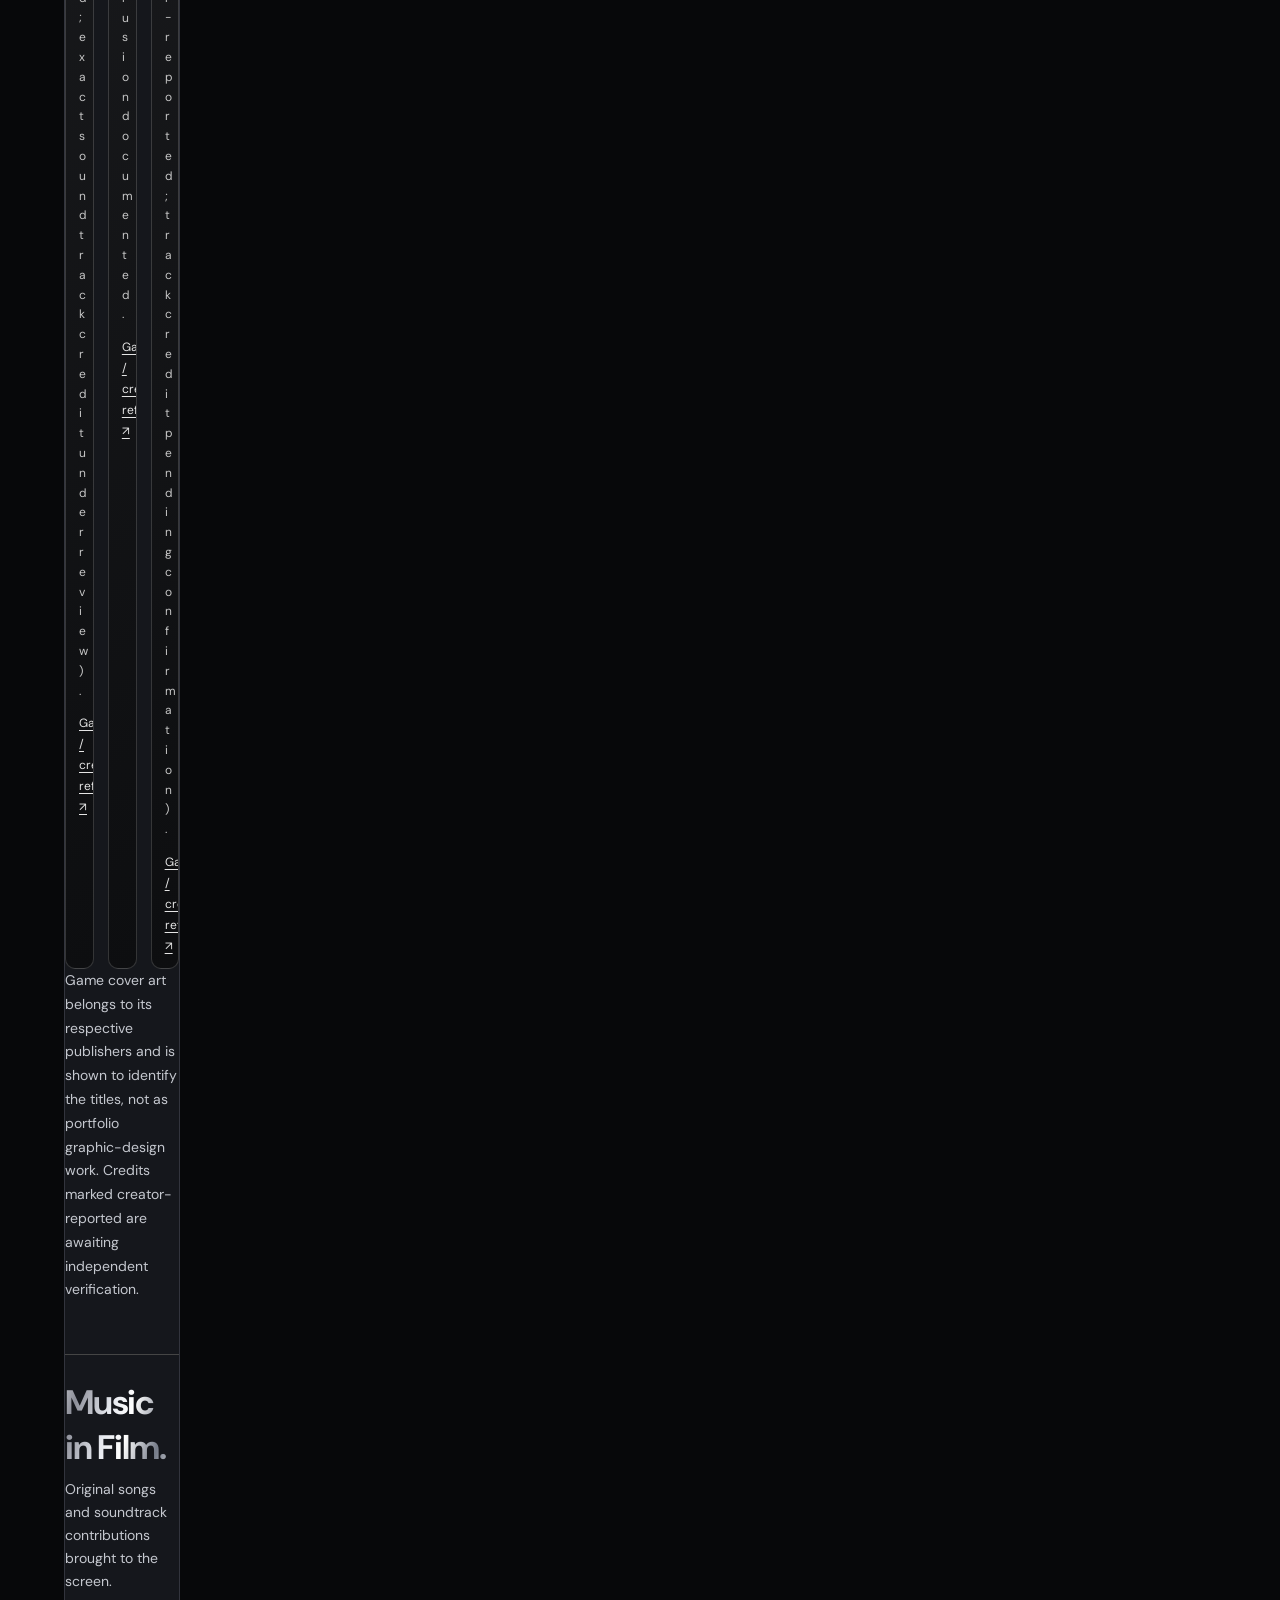
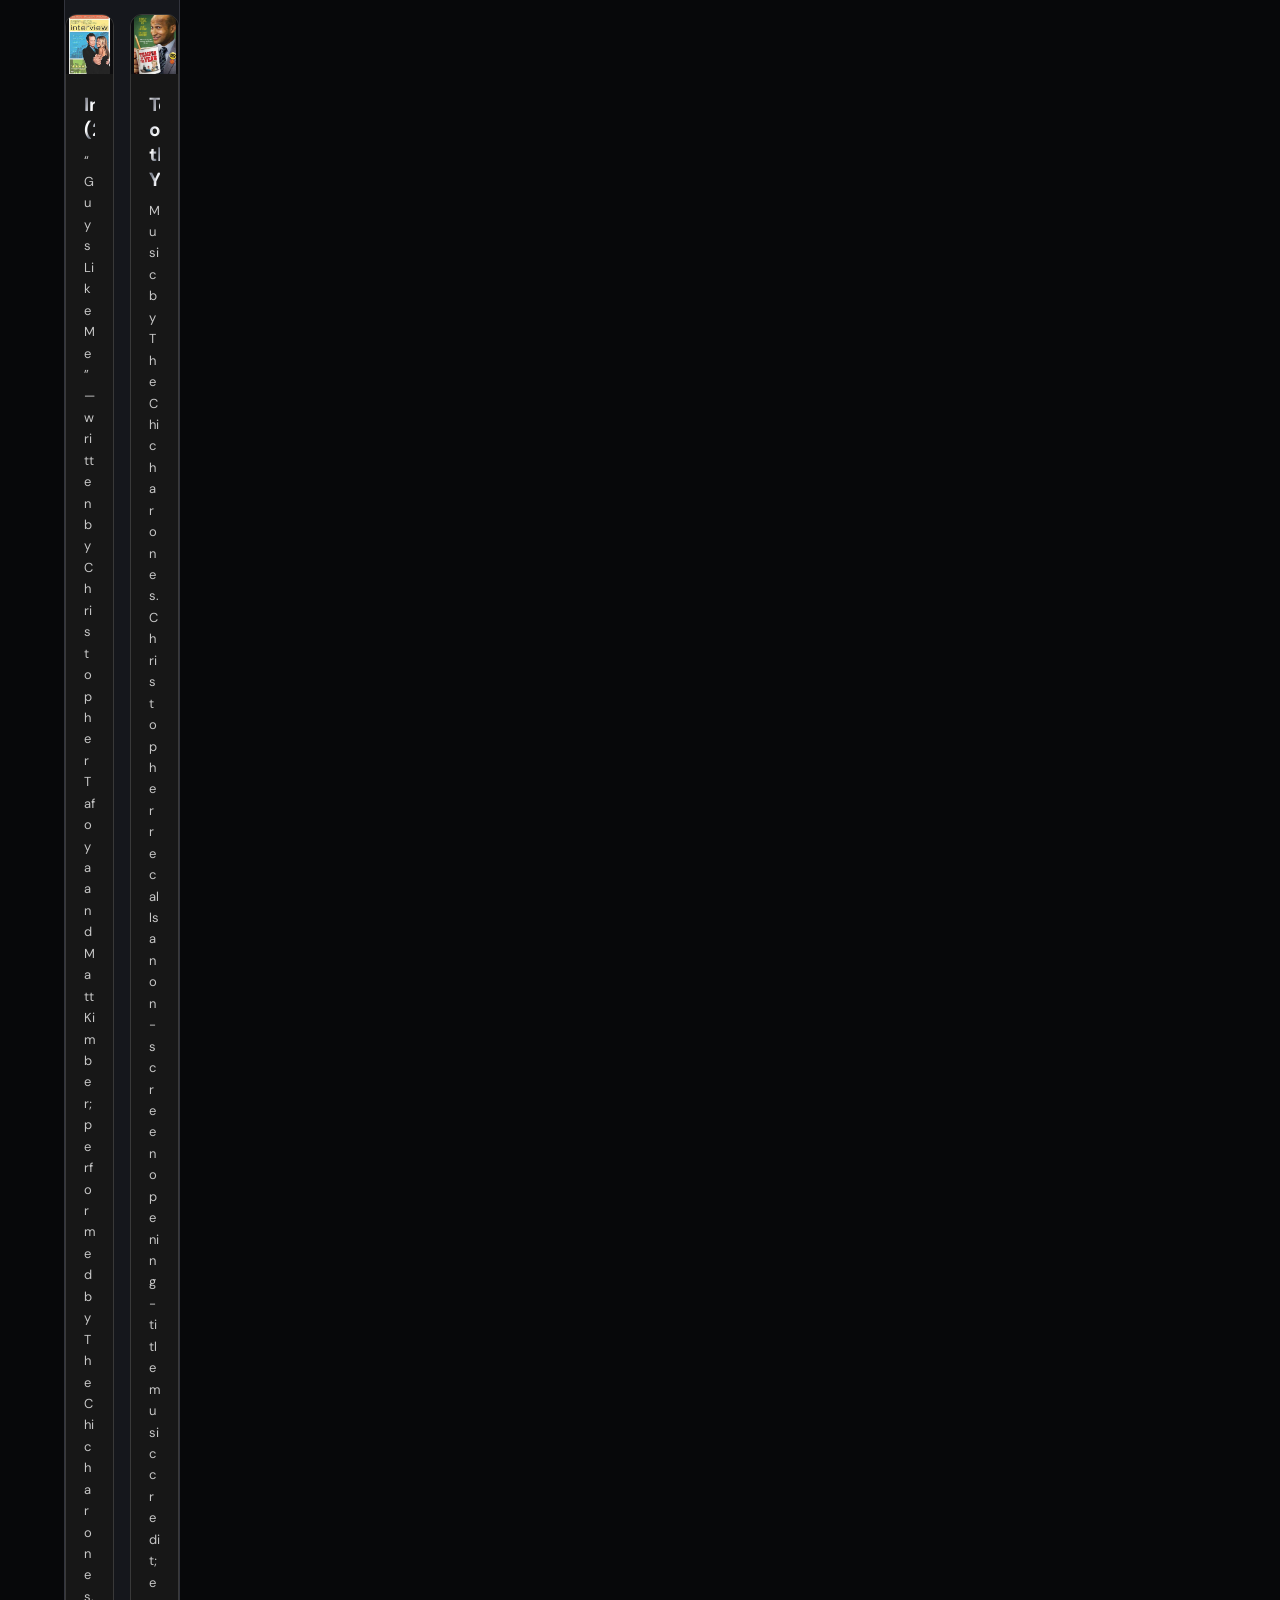
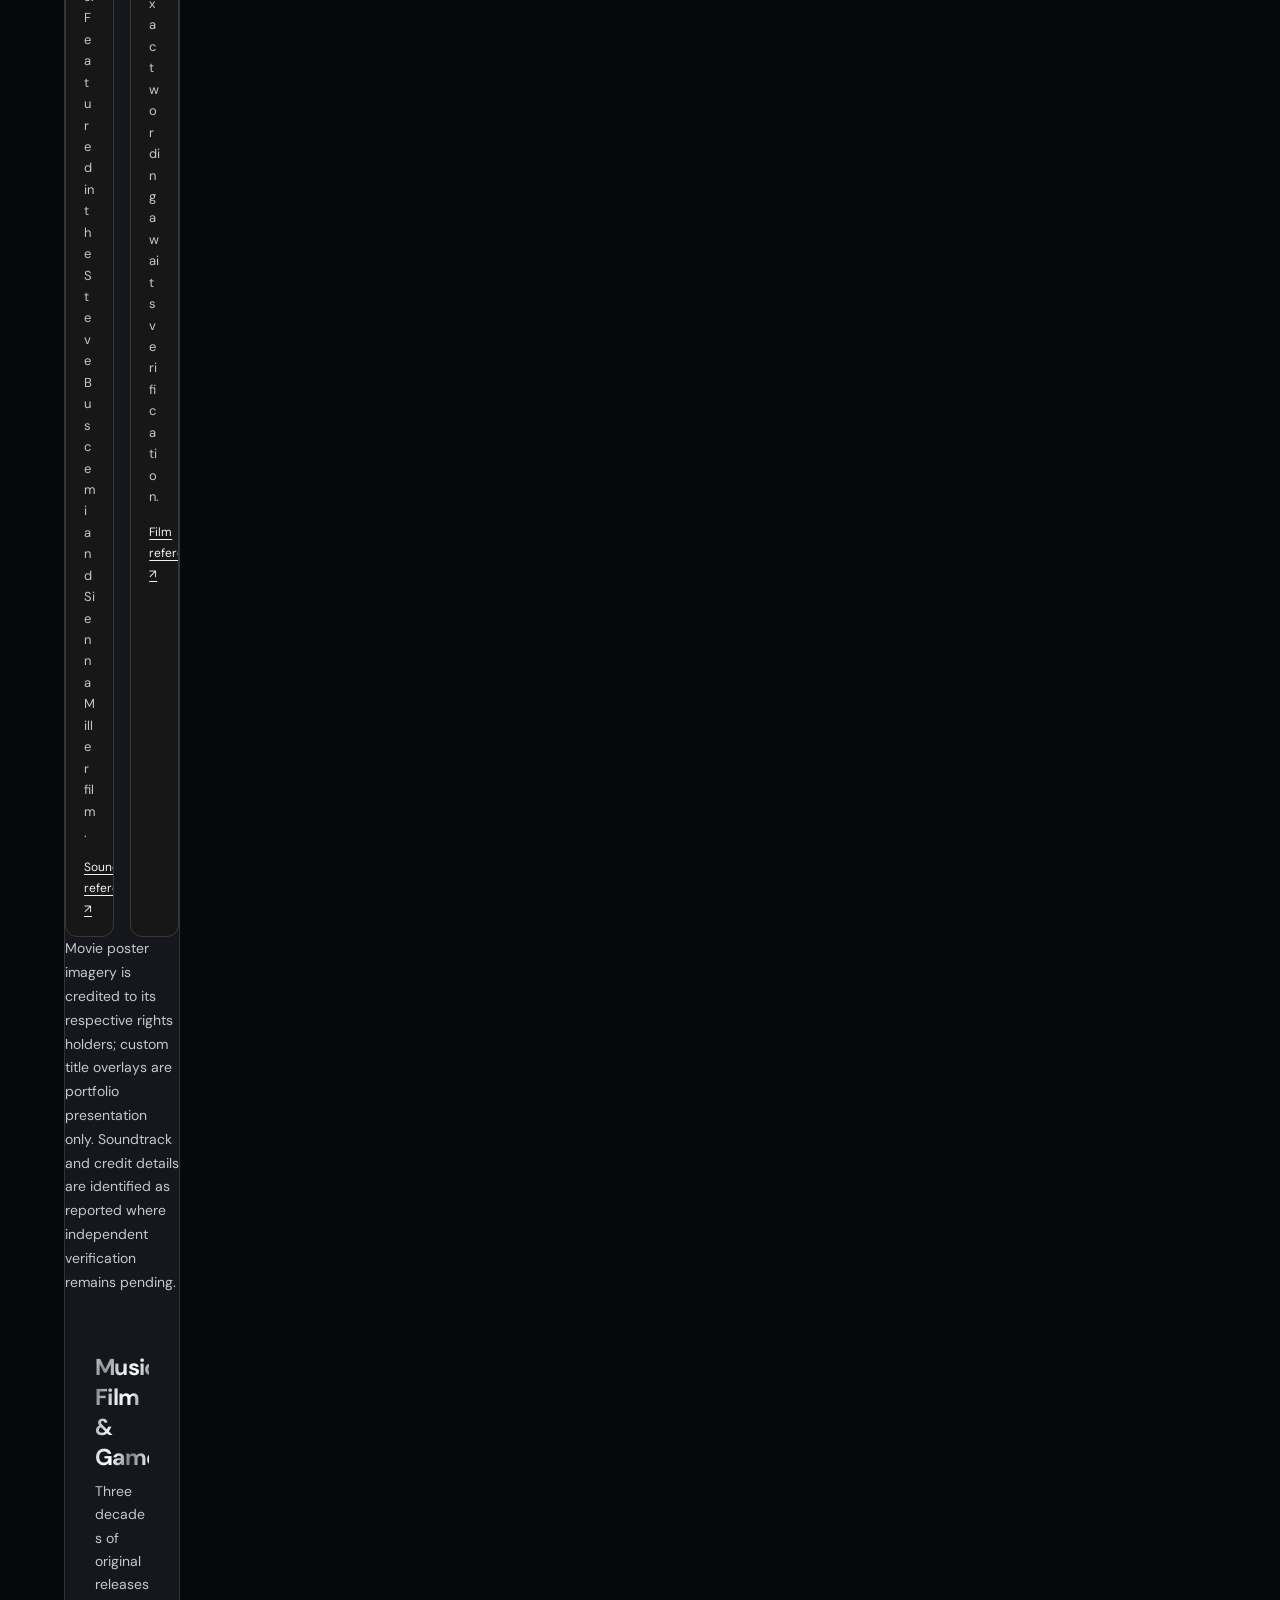
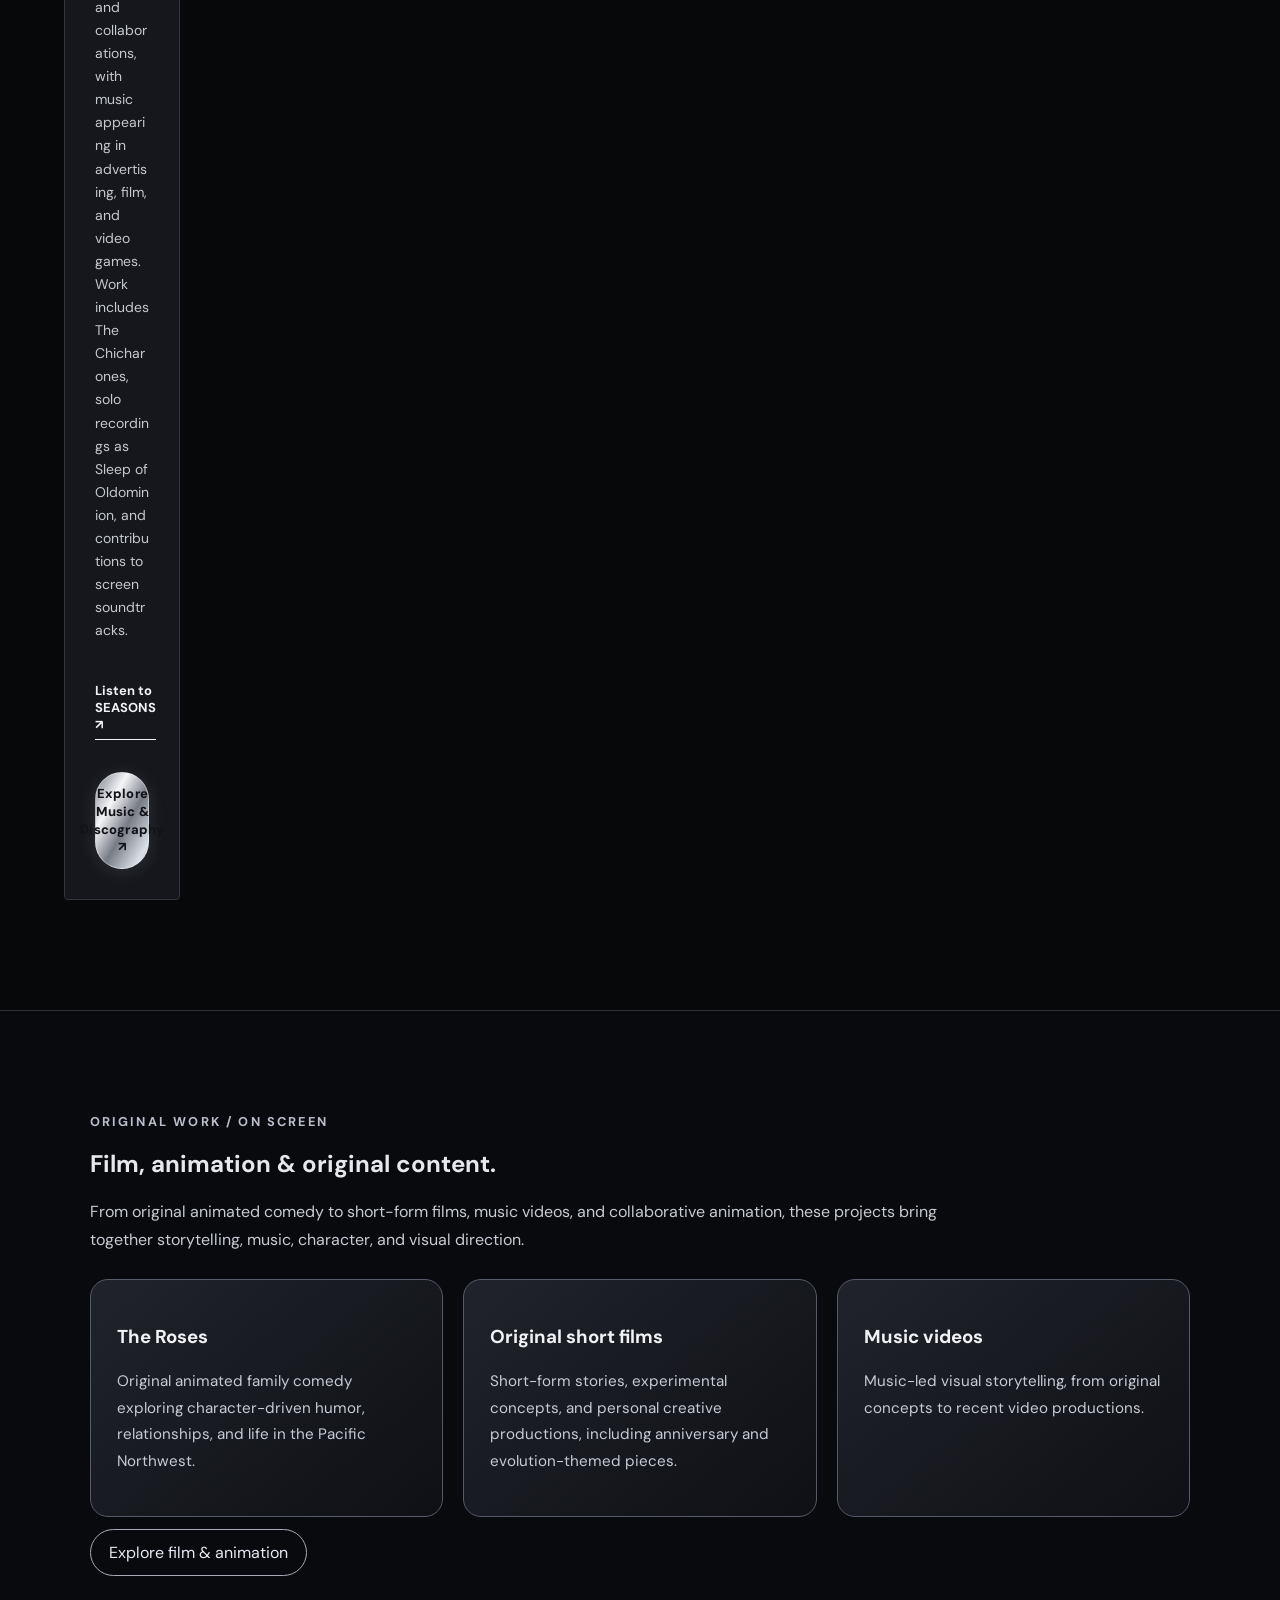
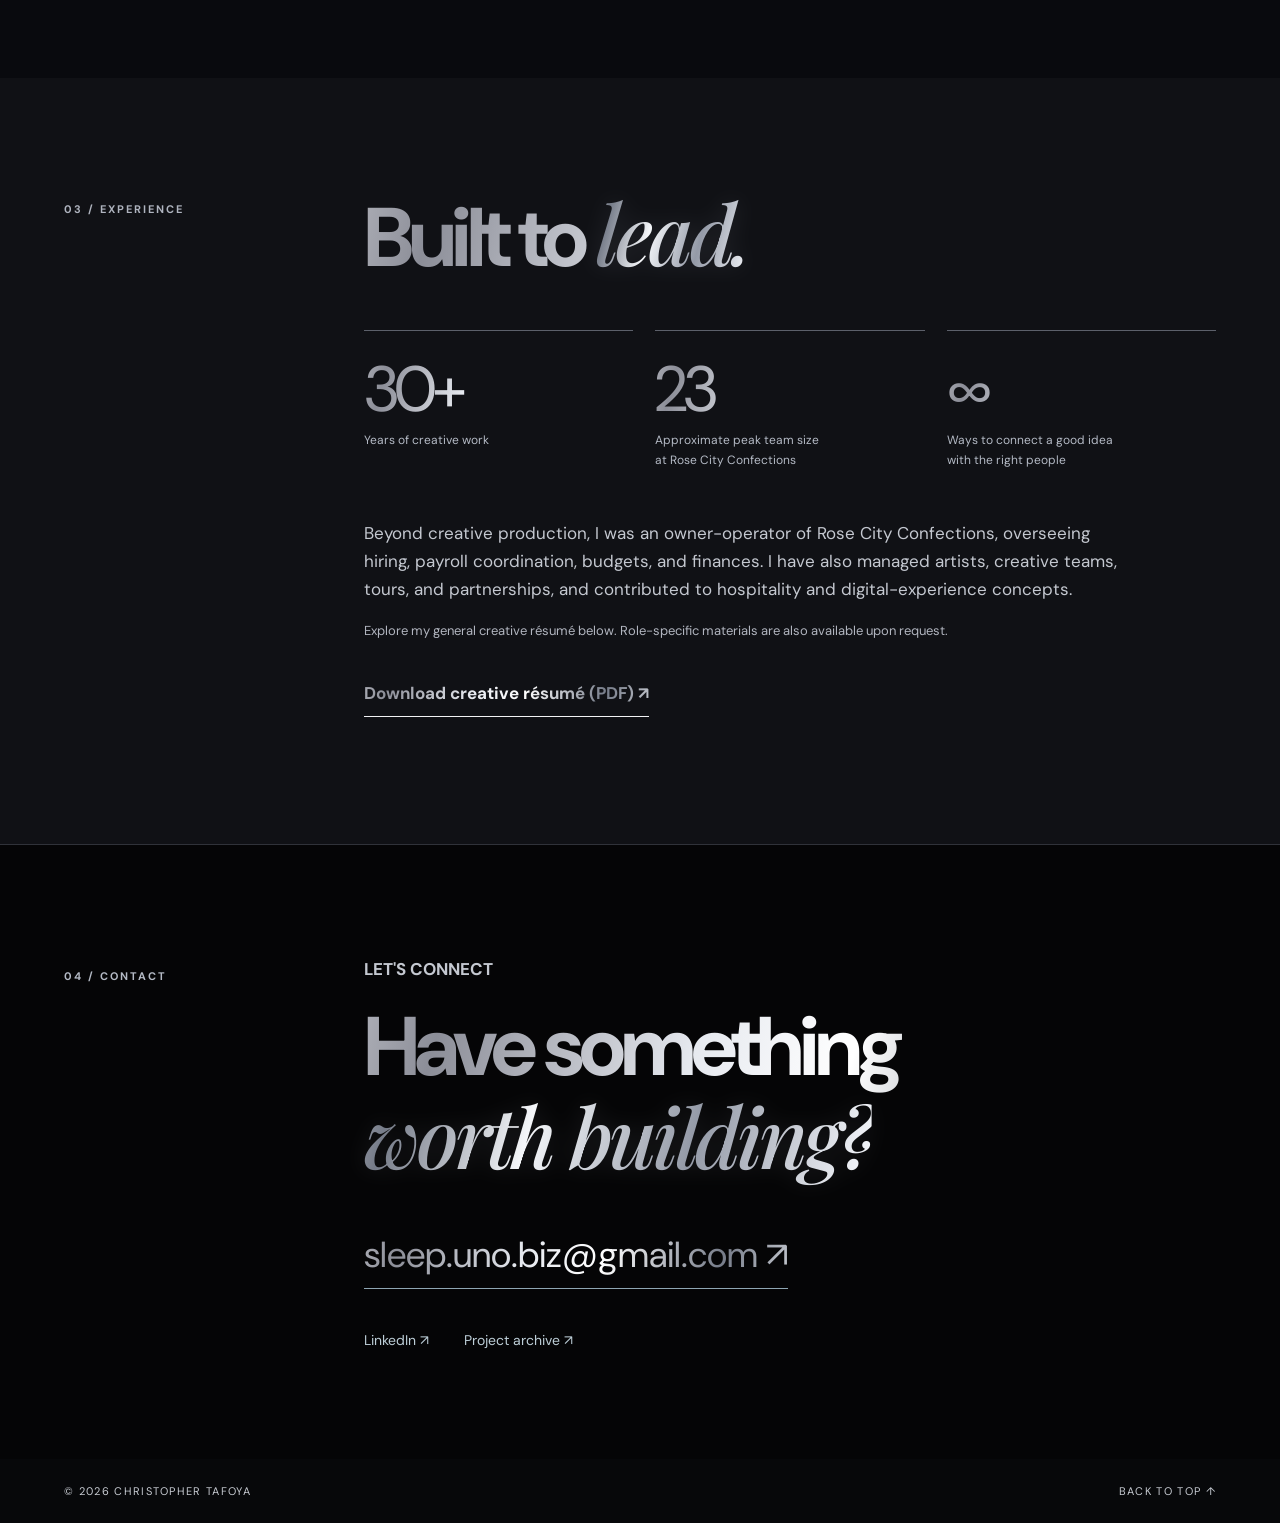
==== commit 6aad2f5c: "Add files via upload" ====
--- a/index.html
+++ b/index.html
@@ -27,7 +27,7 @@
 }
 /* Keep paragraph copy, captions and buttons stable; shimmer applies only to display typography and prominent callouts. */
 @media(prefers-reduced-motion:reduce){.foil,.project-art strong,.section h2,.game-credits h4,.film-credits h4,.project-info h3,.hero h1 em,.section .lead,.game-card-body h5,.film-card-body h5,.film-title,.experience-grid .number,.section .text-link,.contact .email{background-position:48% center!important}}
-</style></head><body><header class="nav"><a class="wordmark" href="#home">CHRISTOPHER <span>TAFOYA</span></a><button aria-controls="links" aria-expanded="false" class="menu">MENU +</button><nav aria-label="Main navigation" id="links"><a href="#about">About</a><a href="#work">Selected Work</a><a href="music.html">Music &amp; Discography</a><a href="#experience">Experience</a><a href="Christopher_Tafoya_General_Creative_Resume.pdf" target="_blank" rel="noopener noreferrer">Résumé</a><a href="#contact">Contact</a></nav></header><main><section class="hero" id="home"><div class="hero-inner"><p class="eyebrow">CREATIVE DIRECTION / MUSIC / STORYTELLING / PRODUCTION</p><h1><span class="foil" data-foil="">Curiosity is a</span><br/><span class="foil" data-foil="">wonderful thing.</span><br/><em>I like to see where it leads.</em></h1><p class="hero-copy">I'm Christopher Tafoya—a storyteller, artist, entrepreneur, and enthusiastic collaborator. I love unconventional thinking, good conversations, and discovering what happens when imagination meets the right people.</p><div class="actions"><a class="button primary" href="#work">Explore selected work <span>↗</span></a><a class="button secondary" href="#about">Meet Christopher <span>↗</span></a></div></div><div class="hero-index">PORTLAND, OREGON <span>01 / INTRODUCTION</span></div></section><section class="intro section" id="about"><div class="section-label">01 / ABOUT</div><div><h2>Imagination with <em>intention.</em></h2><p class="lead">I take the work seriously. Myself? A little less so.</p><p>I've spent much of my life exploring the space between imagination and possibility—and discovering what can happen when curiosity, creativity, and the right people come together.</p><p>I'm a storyteller, artist, entrepreneur, and enthusiastic collaborator with an appetite for unconventional thinking. I enjoy challenging assumptions, finding connections where others might not see them, and exploring ideas from angles that aren't immediately obvious.</p><p>My career has taken me through music, animation, advertising, brand development, creative production, and entrepreneurship. Along the way, I've built businesses, developed original concepts, worked with extraordinary artists, and learned that great creative work requires more than inspiration. It takes perspective, communication, adaptability, and the ability to bring people together around a shared vision.</p><p>I believe the most interesting possibilities often emerge when different minds, disciplines, and experiences collide. That's where I feel most at home: in the middle of a good conversation, an ambitious creative challenge, or an idea that makes everyone in the room lean forward.</p><a class="text-link" href="mailto:sleep.uno.biz@gmail.com?subject=Christopher%20Tafoya%20-%20Portfolio%20Inquiry">Get in touch ↗</a></div></section><section class="work section" id="work"><div class="section-label">02 / SELECTED WORK</div><a class="discography-link" href="film-games-original.html">Explore Film, Games &amp; Original Projects ↗</a><div class="section-main"><h2>Work across <em class="foil" data-foil="">worlds.</em></h2><p class="section-intro">A selection of projects spanning advertising, animation, original brands, music, film, and games.</p><div class="projects"><article class="project"><div class="project-art samsung image-art"><img alt="Samsung official Galaxy S4 Hi Hey Hello campaign still" class="project-image" loading="lazy" onerror="this.style.display='none';this.closest('.image-art').classList.remove('has-loaded')" onload="this.closest('.image-art').classList.add('has-loaded')" src="https://img.global.news.samsung.com/global/wp-content/uploads/2013/05/015.jpg"/><span class="art-top">01 / ADVERTISING + MUSIC</span><strong>HI HEY<br/>HELLO<span class="dot">.</span></strong><span class="art-bottom">SAMSUNG GALAXY S4</span></div><div class="project-info"><div><h3>Samsung Galaxy S4</h3><p>Co-created and performed “Hi Hey Hello” with The Chicharones, and pitched the song's advertising potential to Leo Burnett. The agency brought it to Samsung for its global Galaxy S4 campaign. Campaign direction and production were handled by Joseph Kahn and Leo Burnett.</p></div><a class="project-link samsung-case-study-link" href="samsung.html">Explore the Samsung case study ↗</a><a class="project-link" href="https://news.samsung.com/global/hi-hey-hello-from-galaxy-s4" rel="noopener noreferrer" target="_blank">View official campaign ↗</a></div></article><article class="project"><div class="project-art animation image-art"><img alt="Original ARC animation backstory animatic frame" class="project-image" loading="lazy" onload="this.closest('.image-art').classList.add('has-loaded')" src="arc-frame.jpg"/><span class="art-top">02 / ANIMATION + STORY</span><strong>STORIES<br/>IN MOTION<span class="dot">.</span></strong><span class="art-bottom">NEEDLE ON THE SKETCH / ARC</span></div><div class="project-info"><div><h3>Needle on the Sketch</h3><p>Co-owner and creative collaborator alongside veteran Disney animator Travis Blaise. Contributing writer on 23 episodes of ARC, the studio’s flagship animated series, with additional writing across original IPs in development. Work also includes voice performance, music, animatic audio, and performance direction.</p><div class="supporting-image"><img alt="Original animation artwork from Sugar Glider" loading="lazy" src="sugar-glider.jpg"/><span>From the Sugar Glider animation archive · concept/audio: Christopher Tafoya · animation: Travis Blaise</span></div></div><a class="project-link" href="needle.html">Explore the ARC animation case study ↗</a><a class="project-link" href="https://drive.google.com/drive/folders/1v4U54T7NlgoM12WjKwA5BbtNVhnst9Gl" rel="noopener noreferrer" target="_blank">View animation archive ↗</a></div></article><article class="project"><div class="project-art image-art branding" style="background:radial-gradient(ellipse at 78% 22%,rgba(185,176,132,.30),transparent 45%),linear-gradient(135deg,#102a2c 0%,#14232b 48%,#090d13 100%);"><img alt="Moon Cabana, original Celestial collection concept visualization for Art of Chill" class="project-image" loading="lazy" onerror="this.style.display='none';this.closest('.image-art').classList.remove('has-loaded')" onload="this.closest('.image-art').classList.add('has-loaded')" src="moon-cabana.jpg"/><span class="art-top">03 / IMMERSIVE WEB + CONCEPT DESIGN</span><strong>ART OF<br/>CHILL<span class="dot">.</span></strong><span class="art-bottom">ATHENS RIVIERA / CONCEPTUAL RESORT</span></div><div class="project-info"><div><h3>Art of Chill — An Imagined Destination</h3><p>Helped originate a conceptual luxury resort on the Athens Riviera, designed the Swamburger, Calm, and Celestial cabana collections, and built the immersive website. Created photorealistic visualizations, AI-assisted films, and virtual tours to bring an unbuilt destination to life. Greek Gods and Delphi cabana designs were developed by others.</p><p class="small-note">Concept presentation only; the resort and cabanas have not been built.</p></div><a class="project-link" href="https://art-of-chill.magnanimous-5418.chatgpt.site/" rel="noopener noreferrer" target="_blank">Explore the entire Art of Chill website ↗</a></div></article><article class="project"><div class="project-art branding"><span class="art-top">04 / BRAND + ORIGINAL CONCEPT</span><strong>CHARACTER<br/>IS EVERYTHING<span class="dot">.</span></strong><span class="art-bottom">SCANDAL ORGANIC ALE</span></div><div class="project-info"><div><h3>Scandal Organic Ale</h3><p>Created character personalities, fictional brand storytelling, and a companion card game concept for a Canadian beverage launch. An early example of building a world around a product.</p></div><a class="project-link" href="https://drive.google.com/drive/folders/1Ewo2O_FjuNo6lvGlBPQH_TLKKXCk0-ko" rel="noopener noreferrer" target="_blank">Explore brand projects ↗</a></div></article><article class="project"><div class="project-art music"><span class="art-top">05 / RECORDING + SCREEN</span><strong>THE SOUND<br/>OF A STORY<span class="dot">.</span></strong><span class="art-bottom">SLEEP OF OLDOMINION / THE CHICHARONES</span></div><div class="game-credits"><h4>Music in Video Games<span class="dot">.</span></h4><p class="game-intro">Original music crossing into interactive entertainment — from basketball to snowboarding.</p><div class="game-grid"><div class="game-card"><div class="game-cover"><img alt="NBA 2K11 game cover, shown for identification only" loading="lazy" onerror="this.style.display='none';this.nextElementSibling.style.display='flex'" src="https://www.powerupgaming.ca/cdn/shop/products/81Tszr3fn8L._AC_SL1500.jpg?v=1702968884"/><span class="game-fallback">NBA 2K11</span></div><div class="game-card-body"><h5>NBA 2K11</h5><p>The Chicharones — music placement (creator-reported; exact soundtrack credit under review).</p><a href="https://www.mobygames.com/game/51197/nba-2k11/covers/" rel="noopener noreferrer" target="_blank">Game / credit reference ↗</a></div></div><div class="game-card"><div class="game-cover"><img alt="NBA 2K16 game cover, shown for identification only" loading="lazy" onerror="this.style.display='none';this.nextElementSibling.style.display='flex'" src="https://cdn.awsli.com.br/600x1000/53/53761/produto/13443297/28c6113c77.jpg"/><span class="game-fallback">NBA 2K16</span></div><div class="game-card-body"><h5>NBA 2K16</h5><p>“Little by Little” — The Chicharones. Soundtrack inclusion documented.</p><a href="https://www.gamespot.com/articles/nba-2k16s-biggest-soundtrack-ever-revealed/1100-6429182/" rel="noopener noreferrer" target="_blank">Game / credit reference ↗</a></div></div><div class="game-card"><div class="game-cover"><img alt="1080° Avalanche game cover, shown for identification only" loading="lazy" onerror="this.style.display='none';this.nextElementSibling.style.display='flex'" src="https://media.gamestop.com/i/gamestop/20017552/1080-Avalanche---GameCube?fmt=auto&amp;h=768&amp;w=768"/><span class="game-fallback">1080° Avalanche</span></div><div class="game-card-body"><h5>1080° Avalanche</h5><p>Nintendo GameCube soundtrack contribution (creator-reported; track credit pending confirmation).</p><a href="https://www.gamestop.com/video-games/retro-gaming/products/1080-avalanche---gamecube/20017552.html" rel="noopener noreferrer" target="_blank">Game / credit reference ↗</a></div></div></div><p class="game-credit-note">Game cover art belongs to its respective publishers and is shown to identify the titles, not as portfolio graphic-design work. Credits marked creator-reported are awaiting independent verification.</p></div><div aria-label="Music in Film" class="film-credits"><h4>Music in Film<span class="dot">.</span></h4><p class="film-intro">Original songs and soundtrack contributions brought to the screen.</p><div class="film-grid"><div class="film-card"><div class="film-poster"><img alt="Official Interview (2007) movie poster" class="film-art" loading="lazy" onerror="this.style.display='none'" src="interview-poster.jpg"/><span class="film-kicker">Feature film · 2007</span><strong class="film-title">INTERVIEW</strong></div><div class="film-card-body"><h5>Interview (2007)</h5><p>“Guys Like Me” — written by Christopher Tafoya and Matt Kimber; performed by The Chicharones. Featured in the Steve Buscemi and Sienna Miller film.</p><a href="https://www.ecartelera.com/peliculas/interview/banda-sonora/" rel="noopener noreferrer" target="_blank">Soundtrack reference ↗</a></div></div><div class="film-card"><div class="film-poster teacher"><img alt="Teacher of the Year film poster" class="film-art" loading="lazy" onerror="this.style.display='none'" src="teacher-of-the-year-poster.jpg"/><span class="film-kicker">Feature film · soundtrack</span><strong class="film-title">TEACHER<br/>OF THE YEAR</strong></div><div class="film-card-body"><h5>Teacher of the Year</h5><p>Music by The Chicharones. Christopher recalls an on-screen opening-title music credit; exact wording awaits verification.</p><a href="https://www.imdb.com/title/tt2076346/" rel="noopener noreferrer" target="_blank">Film reference ↗</a></div></div></div><p class="film-credit-note">Movie poster imagery is credited to its respective rights holders; custom title overlays are portfolio presentation only. Soundtrack and credit details are identified as reported where independent verification remains pending.</p></div><div class="project-info"><div><h3>Music, Film &amp; Games</h3><p>Three decades of original releases and collaborations, with music appearing in advertising, film, and video games. Work includes The Chicharones, solo recordings as Sleep of Oldominion, and contributions to screen soundtracks.</p></div><a class="project-link" href="https://sleepofoldominion.bandcamp.com/album/seasons" rel="noopener noreferrer" target="_blank">Listen to SEASONS ↗</a><a class="project-link discography-link" href="music.html">Explore Music &amp; Discography ↗</a></div></article></div></div></section><section class="experience section" id="experience"><div class="section-label">03 / EXPERIENCE</div><div><h2>Built to <em class="foil" data-foil="">lead.</em></h2><div class="experience-grid"><div><span class="number">30+</span><span class="metric">Years of creative work</span></div><div><span class="number">23</span><span class="metric">Approximate peak team size at Rose City Confections</span></div><div><span class="number">∞</span><span class="metric">Ways to connect a good idea with the right people</span></div></div><p>Beyond creative production, I was an owner-operator of Rose City Confections, overseeing hiring, payroll coordination, budgets, and finances. I have also managed artists, creative teams, tours, and partnerships, and contributed to hospitality and digital-experience concepts.</p><p class="small-note">Explore my general creative résumé below. Role-specific materials are also available upon request.</p><p><a class="text-link" href="Christopher_Tafoya_General_Creative_Resume.pdf" target="_blank" rel="noopener noreferrer" download>Download creative résumé (PDF) ↗</a></p></div></section><section class="contact section" id="contact"><div class="section-label">04 / CONTACT</div><div><p class="eyebrow">LET'S CONNECT</p><h2>Have something<br/><em class="foil" data-foil="">worth building?</em></h2><a class="email" href="mailto:sleep.uno.biz@gmail.com">sleep.uno.biz@gmail.com ↗</a><div class="contact-links"><a href="https://www.linkedin.com/in/christopher-tafoya-09bab435a" rel="noopener noreferrer" target="_blank">LinkedIn ↗</a><a href="https://drive.google.com/drive/folders/1iG2dSpx9E_xnGK8WQKe5XFzU4Nlze9GK" rel="noopener noreferrer" target="_blank">Project archive ↗</a></div></div></section></main><footer><span>© <span id="year">2026</span> CHRISTOPHER TAFOYA</span><a href="#home">BACK TO TOP ↑</a></footer>
+</style><style id="portfolio-additions">.portfolio-additions{padding:clamp(48px,8vw,110px) max(22px,7vw);background:#090a0e;color:#e6e8ed}.portfolio-additions h2,.portfolio-additions h1{color:#e6e8ed;line-height:1.16}.portfolio-additions p{max-width:850px;line-height:1.75;color:#c7cbd3}.portfolio-additions .tiles{display:grid;grid-template-columns:repeat(auto-fit,minmax(min(100%,270px),1fr));gap:20px;margin-top:25px}.portfolio-additions .tile{padding:26px;border:1px solid #555b68;border-radius:18px;background:linear-gradient(140deg,#20232a,#0e1015);min-width:0}.portfolio-additions .tile h3{color:#f1f2f5}.portfolio-additions a{color:#e5e9f2;text-underline-offset:5px}.portfolio-additions .eyebrow{letter-spacing:.17em;text-transform:uppercase;font-size:.8rem;color:#b9beca}.portfolio-additions .year{color:#aab2c0;font-size:.85rem}.portfolio-additions .release-grid{display:grid;grid-template-columns:repeat(auto-fit,minmax(min(100%,170px),1fr));gap:18px;margin:26px 0}.portfolio-additions .release{border:1px solid #555b68;border-radius:14px;padding:12px;background:#15171d}.portfolio-additions .release img{width:100%;aspect-ratio:1;object-fit:cover;border-radius:9px}.portfolio-additions .release strong{display:block;margin-top:9px}.portfolio-additions .release a{display:inline-block;margin-top:8px}.portfolio-additions .action{display:inline-block;padding:12px 18px;border:1px solid #a6abb6;border-radius:100px;margin:12px 12px 0 0}.portfolio-additions .note{font-size:.9rem;color:#abb0ba}.portfolio-additions .tile p{font-size:.95rem}</style></head><body><header class="nav"><a class="wordmark" href="#home">CHRISTOPHER <span>TAFOYA</span></a><button aria-controls="links" aria-expanded="false" class="menu">MENU +</button><nav aria-label="Main navigation" id="links"><a href="#about">About</a><a href="#work">Selected Work</a><a href="music.html">Music &amp; Discography</a><a href="film-animation.html">Film &amp; Animation</a><a href="#experience">Experience</a><a href="Christopher_Tafoya_General_Creative_Resume.pdf" rel="noopener noreferrer" target="_blank">Résumé</a><a href="#contact">Contact</a><a href="https://en.wikipedia.org/wiki/Sleep_(rapper)" rel="noopener noreferrer" target="_blank">Wikipedia</a></nav></header><main><section class="hero" id="home"><div class="hero-inner"><p class="eyebrow">CREATIVE DIRECTION / MUSIC / STORYTELLING / PRODUCTION</p><h1><span class="foil" data-foil="">Curiosity is a</span><br/><span class="foil" data-foil="">wonderful thing.</span><br/><em>I like to see where it leads.</em></h1><p class="hero-copy">I'm Christopher Tafoya—a storyteller, artist, entrepreneur, and enthusiastic collaborator. I love unconventional thinking, good conversations, and discovering what happens when imagination meets the right people.</p><div class="actions"><a class="button primary" href="#work">Explore selected work <span>↗</span></a><a class="button secondary" href="#about">Meet Christopher <span>↗</span></a></div></div><div class="hero-index">PORTLAND, OREGON <span>01 / INTRODUCTION</span></div></section><section class="intro section" id="about"><div class="section-label">01 / ABOUT</div><div><h2>Imagination with <em>intention.</em></h2><p class="lead">I take the work seriously. Myself? A little less so.</p><p>I've spent much of my life exploring the space between imagination and possibility—and discovering what can happen when curiosity, creativity, and the right people come together.</p><p>I'm a storyteller, artist, entrepreneur, and enthusiastic collaborator with an appetite for unconventional thinking. I enjoy challenging assumptions, finding connections where others might not see them, and exploring ideas from angles that aren't immediately obvious.</p><p>My career has taken me through music, animation, advertising, brand development, creative production, and entrepreneurship. Along the way, I've built businesses, developed original concepts, worked with extraordinary artists, and learned that great creative work requires more than inspiration. It takes perspective, communication, adaptability, and the ability to bring people together around a shared vision.</p><p>I believe the most interesting possibilities often emerge when different minds, disciplines, and experiences collide. That's where I feel most at home: in the middle of a good conversation, an ambitious creative challenge, or an idea that makes everyone in the room lean forward.</p><a class="text-link" href="mailto:sleep.uno.biz@gmail.com?subject=Christopher%20Tafoya%20-%20Portfolio%20Inquiry">Get in touch ↗</a></div><p><a href="https://en.wikipedia.org/wiki/Sleep_(rapper)" rel="noopener noreferrer" target="_blank">Read my Wikipedia biography</a> for additional background on my recording career.</p></section><section class="work section" id="work"><div class="section-label">02 / SELECTED WORK</div><a class="discography-link" href="film-games-original.html">Explore Film, Games &amp; Original Projects ↗</a><div class="section-main"><h2>Work across <em class="foil" data-foil="">worlds.</em></h2><p class="section-intro">A selection of projects spanning advertising, animation, original brands, music, film, and games.</p><div class="projects"><article class="project"><div class="project-art samsung image-art"><img alt="Samsung official Galaxy S4 Hi Hey Hello campaign still" class="project-image" loading="lazy" onerror="this.style.display='none';this.closest('.image-art').classList.remove('has-loaded')" onload="this.closest('.image-art').classList.add('has-loaded')" src="https://img.global.news.samsung.com/global/wp-content/uploads/2013/05/015.jpg"/><span class="art-top">01 / ADVERTISING + MUSIC</span><strong>HI HEY<br/>HELLO<span class="dot">.</span></strong><span class="art-bottom">SAMSUNG GALAXY S4</span></div><div class="project-info"><div><h3>Samsung Galaxy S4</h3><p>Co-created and performed “Hi Hey Hello” with The Chicharones, and pitched the song's advertising potential to Leo Burnett. The agency brought it to Samsung for its global Galaxy S4 campaign. Campaign direction and production were handled by Joseph Kahn and Leo Burnett.</p></div><a class="project-link samsung-case-study-link" href="samsung.html">Explore the Samsung case study ↗</a><a class="project-link" href="https://news.samsung.com/global/hi-hey-hello-from-galaxy-s4" rel="noopener noreferrer" target="_blank">View official campaign ↗</a></div></article><article class="project"><div class="project-art animation image-art"><img alt="Original ARC animation backstory animatic frame" class="project-image" loading="lazy" onload="this.closest('.image-art').classList.add('has-loaded')" src="arc-frame.jpg"/><span class="art-top">02 / ANIMATION + STORY</span><strong>STORIES<br/>IN MOTION<span class="dot">.</span></strong><span class="art-bottom">NEEDLE ON THE SKETCH / ARC</span></div><div class="project-info"><div><h3>Needle on the Sketch</h3><p>Co-owner and creative collaborator alongside veteran Disney animator Travis Blaise. Contributing writer on 23 episodes of ARC, the studio’s flagship animated series, with additional writing across original IPs in development. Work also includes voice performance, music, animatic audio, and performance direction.</p><div class="supporting-image"><img alt="Original animation artwork from Sugar Glider" loading="lazy" src="sugar-glider.jpg"/><span>From the Sugar Glider animation archive · concept/audio: Christopher Tafoya · animation: Travis Blaise</span></div></div><a class="project-link" href="needle.html">Explore the ARC animation case study ↗</a><a class="project-link" href="https://drive.google.com/drive/folders/1v4U54T7NlgoM12WjKwA5BbtNVhnst9Gl" rel="noopener noreferrer" target="_blank">View animation archive ↗</a></div></article><article class="project"><div class="project-art image-art branding" style="background:radial-gradient(ellipse at 78% 22%,rgba(185,176,132,.30),transparent 45%),linear-gradient(135deg,#102a2c 0%,#14232b 48%,#090d13 100%);"><img alt="Moon Cabana, original Celestial collection concept visualization for Art of Chill" class="project-image" loading="lazy" onerror="this.style.display='none';this.closest('.image-art').classList.remove('has-loaded')" onload="this.closest('.image-art').classList.add('has-loaded')" src="moon-cabana.jpg"/><span class="art-top">03 / IMMERSIVE WEB + CONCEPT DESIGN</span><strong>ART OF<br/>CHILL<span class="dot">.</span></strong><span class="art-bottom">ATHENS RIVIERA / CONCEPTUAL RESORT</span></div><div class="project-info"><div><h3>Art of Chill — An Imagined Destination</h3><p>Helped originate a conceptual luxury resort on the Athens Riviera, designed the Swamburger, Calm, and Celestial cabana collections, and built the immersive website. Created photorealistic visualizations, AI-assisted films, and virtual tours to bring an unbuilt destination to life. Greek Gods and Delphi cabana designs were developed by others.</p><p class="small-note">Concept presentation only; the resort and cabanas have not been built.</p></div><a class="project-link" href="https://art-of-chill.magnanimous-5418.chatgpt.site/" rel="noopener noreferrer" target="_blank">Explore the entire Art of Chill website ↗</a></div></article><article class="project"><div class="project-art branding"><span class="art-top">04 / BRAND + ORIGINAL CONCEPT</span><strong>CHARACTER<br/>IS EVERYTHING<span class="dot">.</span></strong><span class="art-bottom">SCANDAL ORGANIC ALE</span></div><div class="project-info"><div><h3>Scandal Organic Ale</h3><p>Created character personalities, fictional brand storytelling, and a companion card game concept for a Canadian beverage launch. An early example of building a world around a product.</p></div><a class="project-link" href="https://drive.google.com/drive/folders/1Ewo2O_FjuNo6lvGlBPQH_TLKKXCk0-ko" rel="noopener noreferrer" target="_blank">Explore brand projects ↗</a></div></article><article class="project"><div class="project-art music"><span class="art-top">05 / RECORDING + SCREEN</span><strong>THE SOUND<br/>OF A STORY<span class="dot">.</span></strong><span class="art-bottom">SLEEP OF OLDOMINION / THE CHICHARONES</span></div><div class="game-credits"><h4>Music in Video Games<span class="dot">.</span></h4><p class="game-intro">Original music crossing into interactive entertainment — from basketball to snowboarding.</p><div class="game-grid"><div class="game-card"><div class="game-cover"><img alt="NBA 2K11 game cover, shown for identification only" loading="lazy" onerror="this.style.display='none';this.nextElementSibling.style.display='flex'" src="https://www.powerupgaming.ca/cdn/shop/products/81Tszr3fn8L._AC_SL1500.jpg?v=1702968884"/><span class="game-fallback">NBA 2K11</span></div><div class="game-card-body"><h5>NBA 2K11</h5><p>The Chicharones — music placement (creator-reported; exact soundtrack credit under review).</p><a href="https://www.mobygames.com/game/51197/nba-2k11/covers/" rel="noopener noreferrer" target="_blank">Game / credit reference ↗</a></div></div><div class="game-card"><div class="game-cover"><img alt="NBA 2K16 game cover, shown for identification only" loading="lazy" onerror="this.style.display='none';this.nextElementSibling.style.display='flex'" src="https://cdn.awsli.com.br/600x1000/53/53761/produto/13443297/28c6113c77.jpg"/><span class="game-fallback">NBA 2K16</span></div><div class="game-card-body"><h5>NBA 2K16</h5><p>“Little by Little” — The Chicharones. Soundtrack inclusion documented.</p><a href="https://www.gamespot.com/articles/nba-2k16s-biggest-soundtrack-ever-revealed/1100-6429182/" rel="noopener noreferrer" target="_blank">Game / credit reference ↗</a></div></div><div class="game-card"><div class="game-cover"><img alt="1080° Avalanche game cover, shown for identification only" loading="lazy" onerror="this.style.display='none';this.nextElementSibling.style.display='flex'" src="https://media.gamestop.com/i/gamestop/20017552/1080-Avalanche---GameCube?fmt=auto&amp;h=768&amp;w=768"/><span class="game-fallback">1080° Avalanche</span></div><div class="game-card-body"><h5>1080° Avalanche</h5><p>Nintendo GameCube soundtrack contribution (creator-reported; track credit pending confirmation).</p><a href="https://www.gamestop.com/video-games/retro-gaming/products/1080-avalanche---gamecube/20017552.html" rel="noopener noreferrer" target="_blank">Game / credit reference ↗</a></div></div></div><p class="game-credit-note">Game cover art belongs to its respective publishers and is shown to identify the titles, not as portfolio graphic-design work. Credits marked creator-reported are awaiting independent verification.</p></div><div aria-label="Music in Film" class="film-credits"><h4>Music in Film<span class="dot">.</span></h4><p class="film-intro">Original songs and soundtrack contributions brought to the screen.</p><div class="film-grid"><div class="film-card"><div class="film-poster"><img alt="Official Interview (2007) movie poster" class="film-art" loading="lazy" onerror="this.style.display='none'" src="interview-poster.jpg"/><span class="film-kicker">Feature film · 2007</span><strong class="film-title">INTERVIEW</strong></div><div class="film-card-body"><h5>Interview (2007)</h5><p>“Guys Like Me” — written by Christopher Tafoya and Matt Kimber; performed by The Chicharones. Featured in the Steve Buscemi and Sienna Miller film.</p><a href="https://www.ecartelera.com/peliculas/interview/banda-sonora/" rel="noopener noreferrer" target="_blank">Soundtrack reference ↗</a></div></div><div class="film-card"><div class="film-poster teacher"><img alt="Teacher of the Year film poster" class="film-art" loading="lazy" onerror="this.style.display='none'" src="teacher-of-the-year-poster.jpg"/><span class="film-kicker">Feature film · soundtrack</span><strong class="film-title">TEACHER<br/>OF THE YEAR</strong></div><div class="film-card-body"><h5>Teacher of the Year</h5><p>Music by The Chicharones. Christopher recalls an on-screen opening-title music credit; exact wording awaits verification.</p><a href="https://www.imdb.com/title/tt2076346/" rel="noopener noreferrer" target="_blank">Film reference ↗</a></div></div></div><p class="film-credit-note">Movie poster imagery is credited to its respective rights holders; custom title overlays are portfolio presentation only. Soundtrack and credit details are identified as reported where independent verification remains pending.</p></div><div class="project-info"><div><h3>Music, Film &amp; Games</h3><p>Three decades of original releases and collaborations, with music appearing in advertising, film, and video games. Work includes The Chicharones, solo recordings as Sleep of Oldominion, and contributions to screen soundtracks.</p></div><a class="project-link" href="https://sleepofoldominion.bandcamp.com/album/seasons" rel="noopener noreferrer" target="_blank">Listen to SEASONS ↗</a><a class="project-link discography-link" href="music.html">Explore Music &amp; Discography ↗</a></div></article></div></div></section><section class="portfolio-additions" id="film-animation"><div class="eyebrow">Original work / On screen</div><h2>Film, animation &amp; original content.</h2><p>From original animated comedy to short-form films, music videos, and collaborative animation, these projects bring together storytelling, music, character, and visual direction.</p><div class="tiles"><article class="tile"><h3>The Roses</h3><p>Original animated family comedy exploring character-driven humor, relationships, and life in the Pacific Northwest.</p></article><article class="tile"><h3>Original short films</h3><p>Short-form stories, experimental concepts, and personal creative productions, including anniversary and evolution-themed pieces.</p></article><article class="tile"><h3>Music videos</h3><p>Music-led visual storytelling, from original concepts to recent video productions.</p></article></div><a class="action" href="film-animation.html">Explore film &amp; animation</a></section><section class="experience section" id="experience"><div class="section-label">03 / EXPERIENCE</div><div><h2>Built to <em class="foil" data-foil="">lead.</em></h2><div class="experience-grid"><div><span class="number">30+</span><span class="metric">Years of creative work</span></div><div><span class="number">23</span><span class="metric">Approximate peak team size at Rose City Confections</span></div><div><span class="number">∞</span><span class="metric">Ways to connect a good idea with the right people</span></div></div><p>Beyond creative production, I was an owner-operator of Rose City Confections, overseeing hiring, payroll coordination, budgets, and finances. I have also managed artists, creative teams, tours, and partnerships, and contributed to hospitality and digital-experience concepts.</p><p class="small-note">Explore my general creative résumé below. Role-specific materials are also available upon request.</p><p><a class="text-link" download="" href="Christopher_Tafoya_General_Creative_Resume.pdf" rel="noopener noreferrer" target="_blank">Download creative résumé (PDF) ↗</a></p></div></section><section class="contact section" id="contact"><div class="section-label">04 / CONTACT</div><div><p class="eyebrow">LET'S CONNECT</p><h2>Have something<br/><em class="foil" data-foil="">worth building?</em></h2><a class="email" href="mailto:sleep.uno.biz@gmail.com">sleep.uno.biz@gmail.com ↗</a><div class="contact-links"><a href="https://www.linkedin.com/in/christopher-tafoya-09bab435a" rel="noopener noreferrer" target="_blank">LinkedIn ↗</a><a href="https://drive.google.com/drive/folders/1iG2dSpx9E_xnGK8WQKe5XFzU4Nlze9GK" rel="noopener noreferrer" target="_blank">Project archive ↗</a></div></div></section></main><footer><span>© <span id="year">2026</span> CHRISTOPHER TAFOYA</span><a href="#home">BACK TO TOP ↑</a></footer>
 <script src="script.js"></script><script id="sitewide-music-shimmer-script">
 (()=>{
   const targets=document.querySelectorAll('.foil,.project-art strong,.section h2,.game-credits h4,.film-credits h4,.project-info h3,.hero h1 em,.section .lead,.game-card-body h5,.film-card-body h5,.film-title,.experience-grid .number,.section .text-link,.contact .email');
